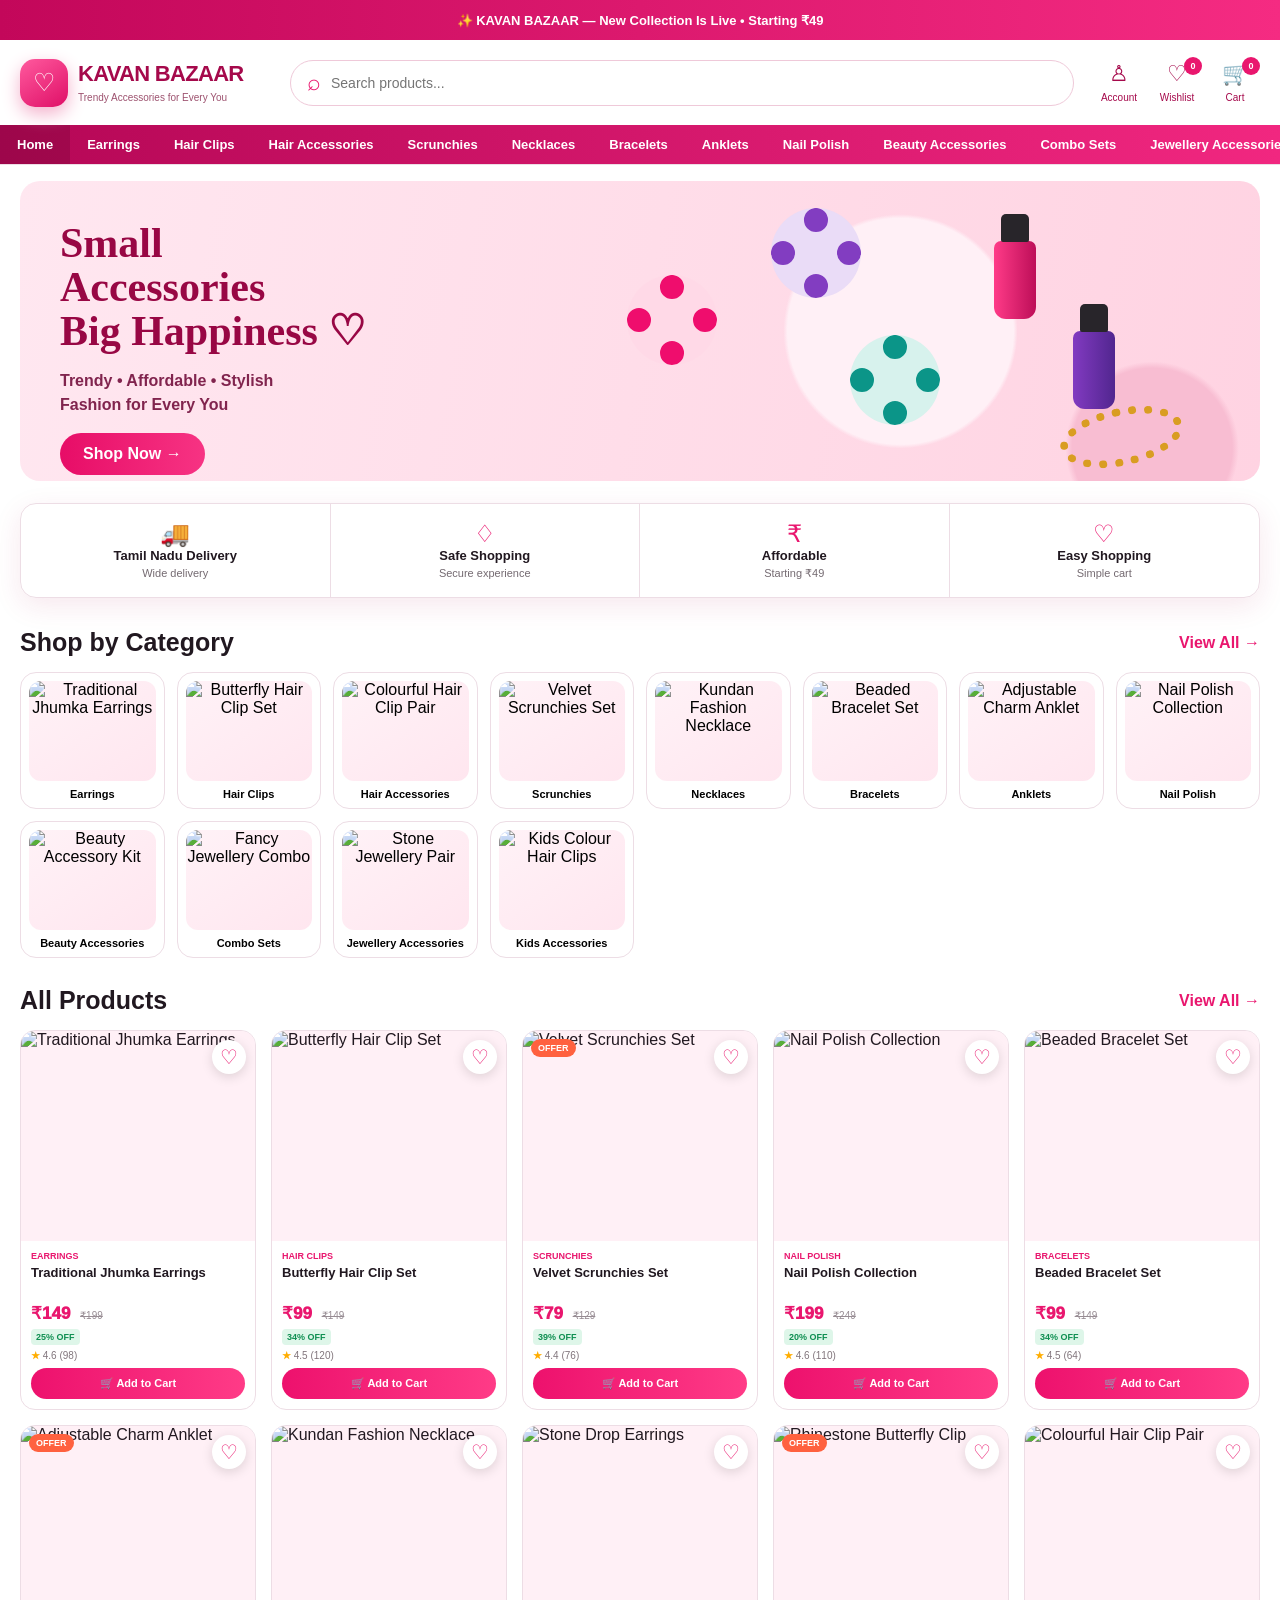
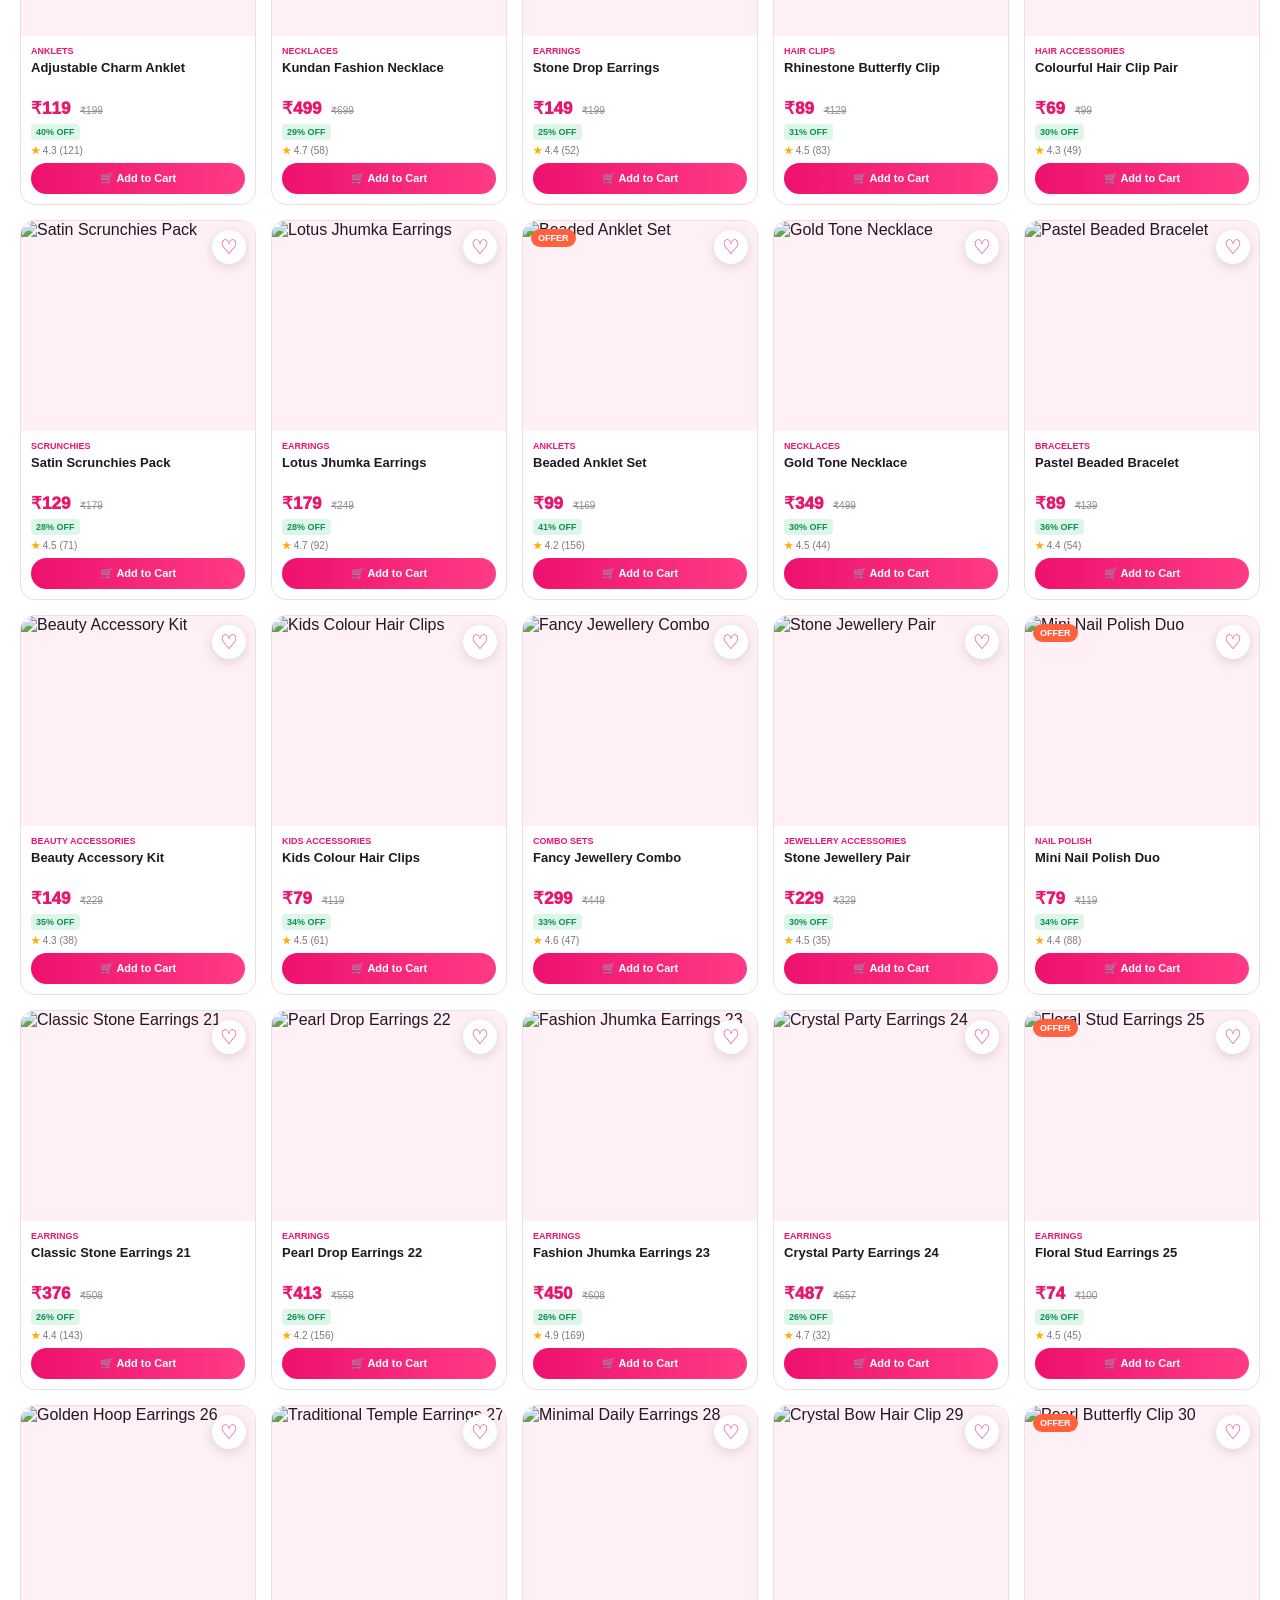
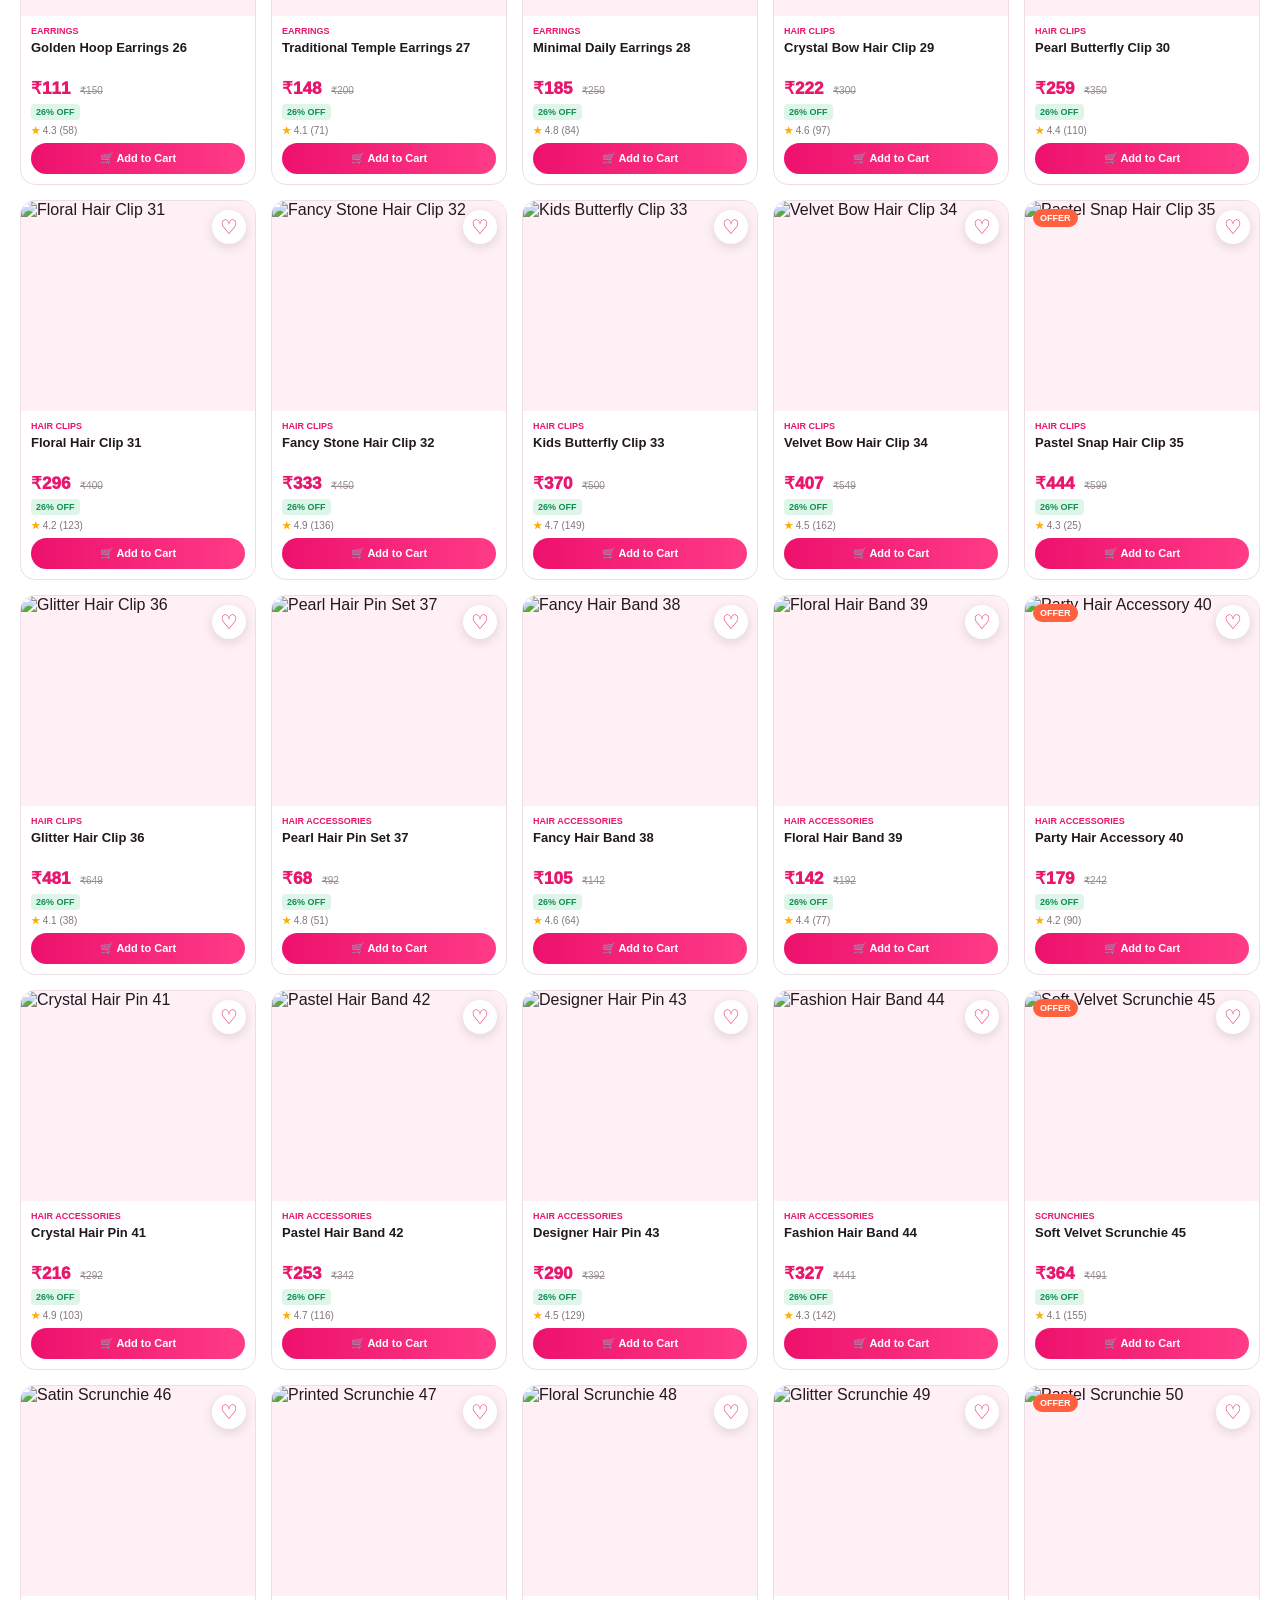
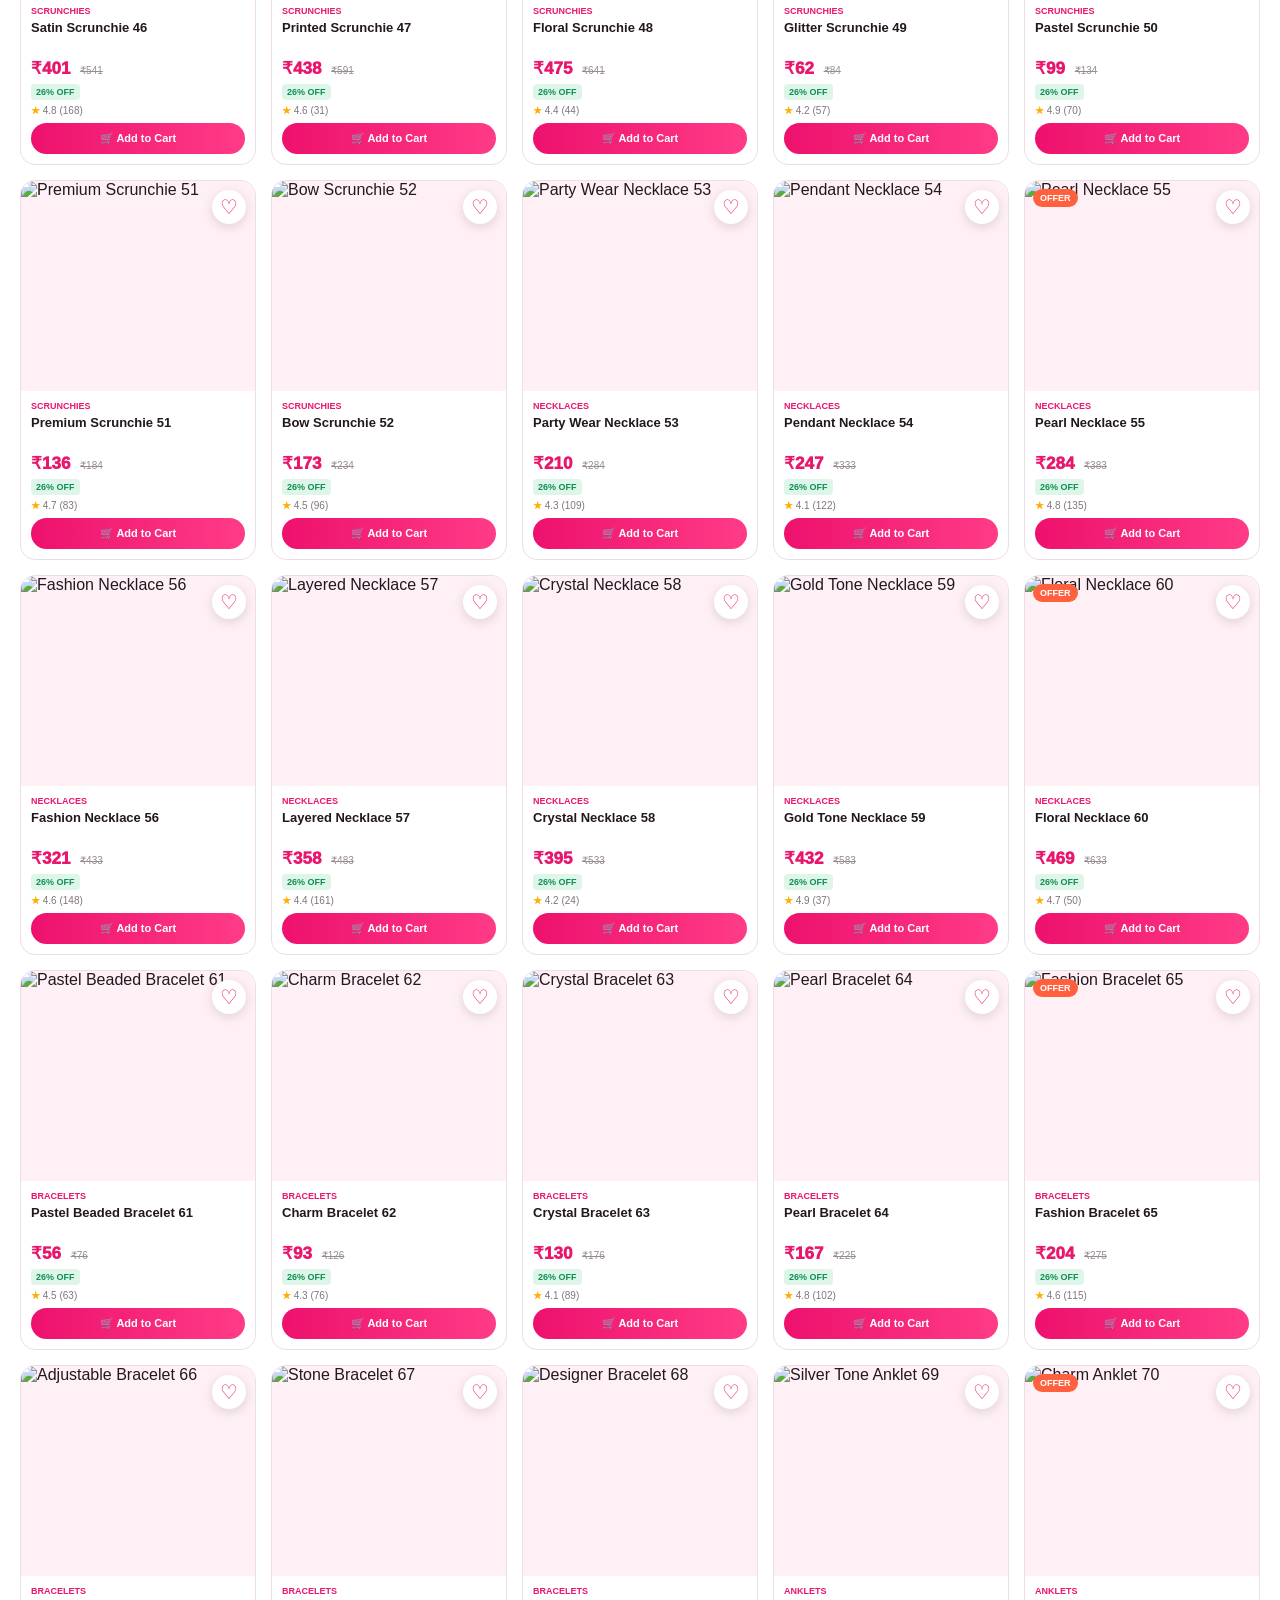
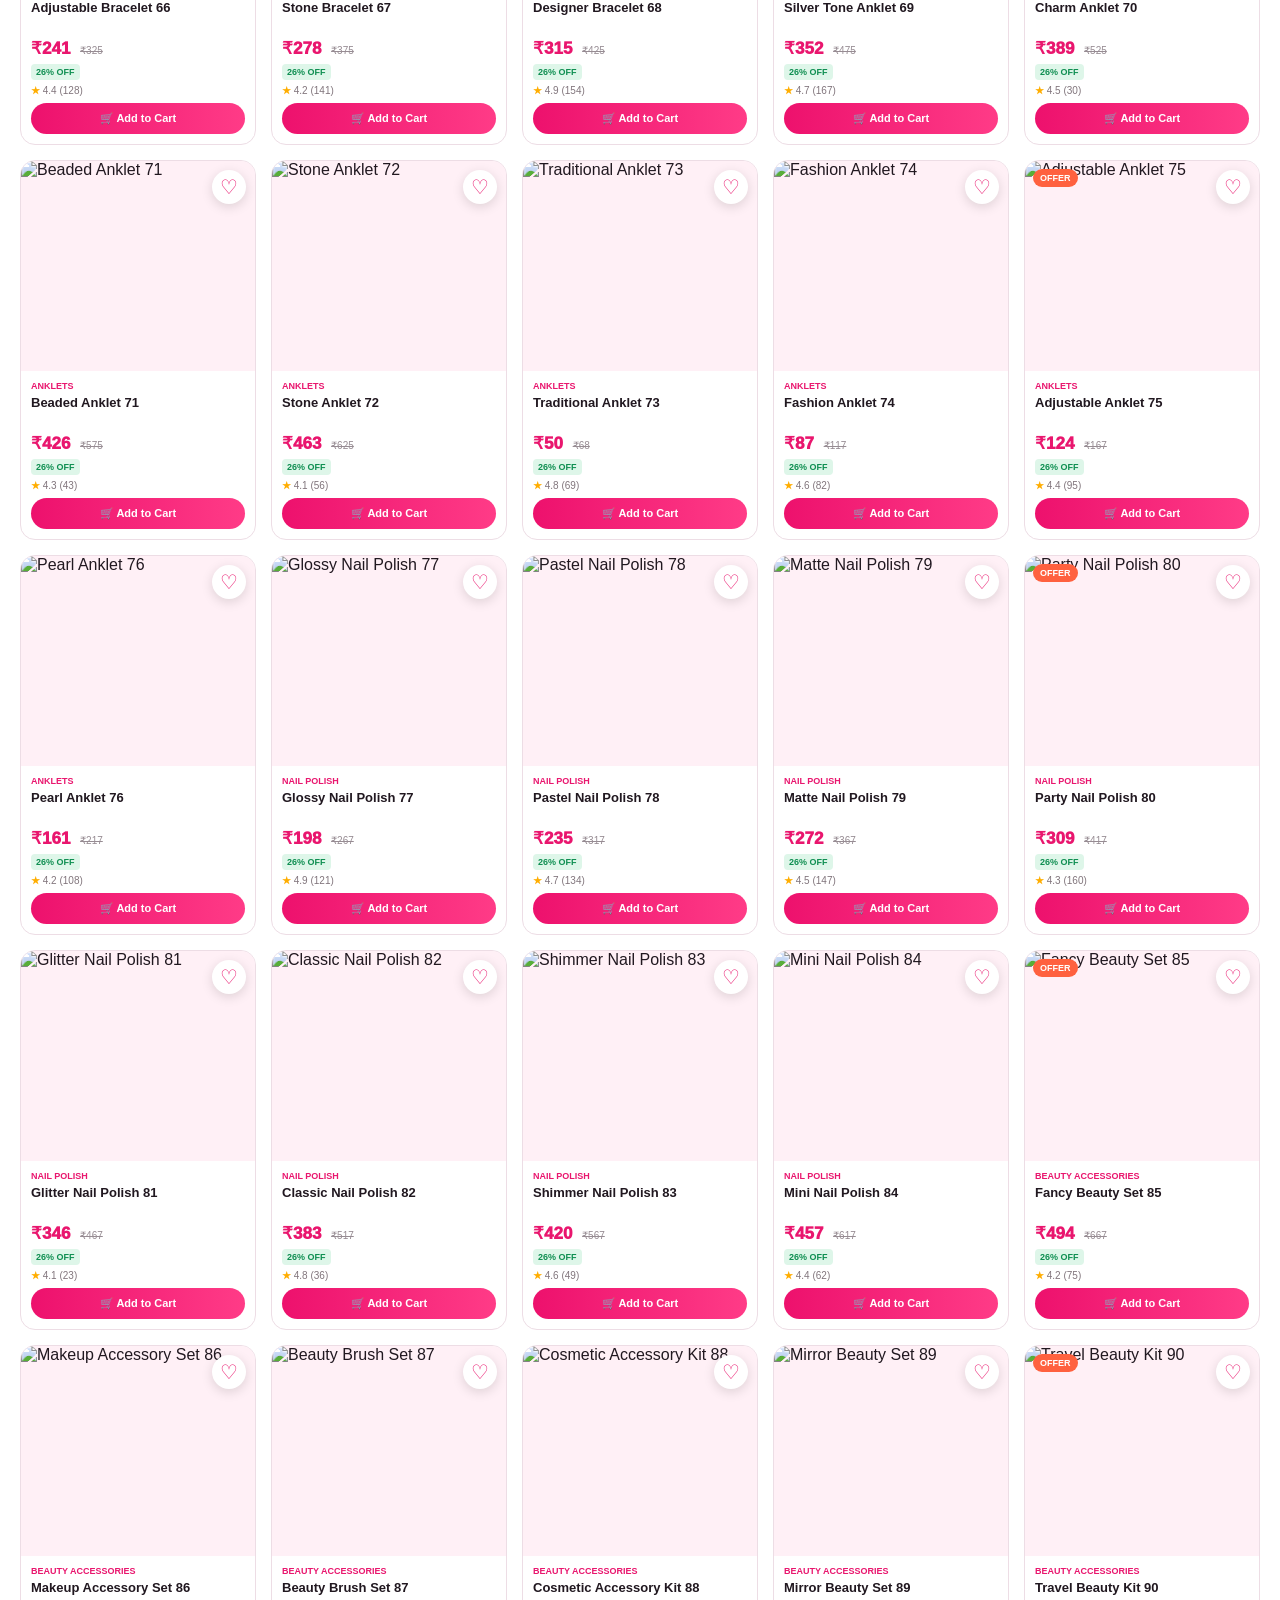
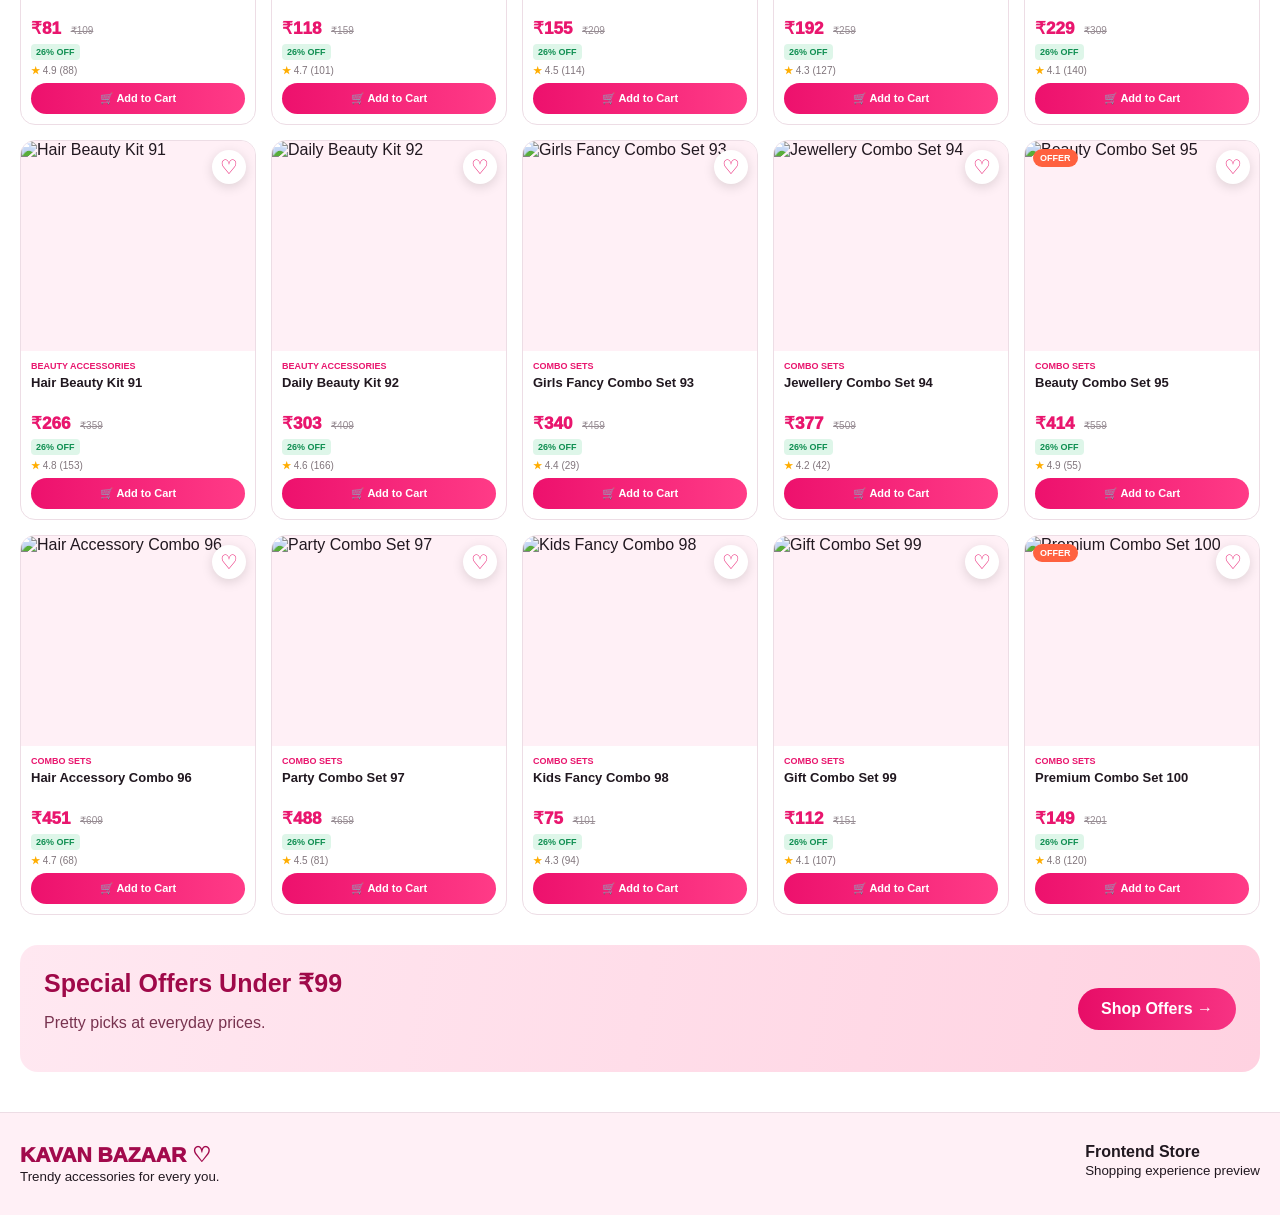
==== index.html @ 7c2e18cd "Update index.html" ====
<!DOCTYPE html>
<html lang="en">
<head>
<meta charset="UTF-8">
<meta name="viewport" content="width=device-width,initial-scale=1">
<title>KAVAN BAZAAR | Fashion & Fancy Store</title>
<meta name="description" content="KAVAN BAZAAR - Fashion, Fancy, Beauty and Kids Accessories">

<style>
:root{
  --pink:#e9166e;
  --pink2:#ff3d87;
  --dark:#a5094b;
  --soft:#fff0f6;
  --text:#211820;
  --muted:#746a71;
  --line:#eddde5;
  --shadow:0 8px 28px rgba(174,25,91,.10);
}

*{box-sizing:border-box}
html{scroll-behavior:smooth}
body{
  margin:0;
  font-family:Arial,Helvetica,sans-serif;
  color:var(--text);
  background:#fff;
}
button,input{font:inherit}
button{cursor:pointer}

/* TOP */
.top{
  height:40px;
  display:flex;
  justify-content:center;
  align-items:center;
  background:linear-gradient(90deg,#c3075a,#f52b82);
  color:white;
  font-size:13px;
  font-weight:800;
}

/* HEADER */
.header{
  position:sticky;
  top:0;
  z-index:50;
  background:white;
  border-bottom:1px solid var(--line);
}
.head{
  max-width:1300px;
  min-height:85px;
  margin:auto;
  padding:12px 20px;
  display:grid;
  grid-template-columns:250px 1fr auto;
  align-items:center;
  gap:20px;
}
.brand{
  display:flex;
  align-items:center;
  gap:10px;
  text-decoration:none;
  color:var(--dark);
}
.logo{
  width:48px;
  height:48px;
  border-radius:15px;
  display:grid;
  place-items:center;
  color:white;
  font-size:25px;
  background:linear-gradient(145deg,#ff5a9e,#df0f67);
  box-shadow:0 7px 18px #f4b2cc;
}
.brand h1{
  margin:0;
  font-size:22px;
  letter-spacing:-.7px;
}
.brand small{
  color:#9d526f;
  font-size:10px;
}

.search{
  height:46px;
  border:1px solid #efc9d9;
  border-radius:25px;
  display:flex;
  align-items:center;
  padding:0 16px;
}
.search span{
  color:var(--pink);
  font-size:23px;
  margin-right:8px;
}
.search input{
  border:0;
  outline:0;
  width:100%;
  font-size:14px;
}

.actions{
  display:flex;
  align-items:center;
  gap:8px;
}
.hbtn{
  border:0;
  background:white;
  color:var(--dark);
  min-width:50px;
  position:relative;
}
.hbtn span{
  display:block;
  font-size:22px;
}
.hbtn small{
  font-size:10px;
}
.count{
  position:absolute;
  right:0;
  top:-3px;
  min-width:18px;
  height:18px;
  padding:0 5px;
  display:grid;
  place-items:center;
  border-radius:20px;
  background:var(--pink);
  color:white;
  font-size:9px;
}

/* NAV */
.nav{
  background:linear-gradient(90deg,#b50756,#f12780);
  overflow:auto;
}
.navin{
  max-width:1300px;
  margin:auto;
  display:flex;
}
.nav a{
  color:white;
  text-decoration:none;
  padding:12px 17px;
  white-space:nowrap;
  font-size:13px;
  font-weight:800;
}
.nav a:hover,
.nav a.active{
  background:#0002;
}

/* MOBILE HEADER */
.mobile{
  display:none;
}

/* MAIN */
.wrap{
  max-width:1300px;
  margin:auto;
  padding:0 20px;
}

/* HERO */
.hero{
  margin:16px 0 22px;
  height:300px;
  border-radius:20px;
  overflow:hidden;
  background:linear-gradient(100deg,#ffe7f0,#ffd3e2);
  display:grid;
  grid-template-columns:42% 58%;
}
.heroText{
  padding:40px;
}
.heroText h2{
  margin:0 0 12px;
  color:#980744;
  font-family:Georgia,serif;
  font-size:42px;
  line-height:1.05;
}
.heroText p{
  color:#81244e;
  font-weight:700;
  line-height:1.5;
}
.btn{
  border:0;
  border-radius:25px;
  padding:12px 23px;
  color:white;
  background:linear-gradient(90deg,#e70d67,#f73383);
  font-weight:900;
}
.heroArt{
  position:relative;
  overflow:hidden;
  background:
    radial-gradient(circle at 50% 45%,#fff0f6 0 28%,transparent 29%),
    radial-gradient(circle at 85% 80%,#f8bdd2 0 12%,transparent 13%);
}
.flower{
  position:absolute;
  width:90px;
  height:90px;
  border:24px dotted #ef0d6d;
  border-radius:50%;
  background:#ffd9e7;
}
.f1{left:12%;top:28%}
.f2{left:32%;top:8%;border-color:#823dc1;background:#eadcf7}
.f3{left:43%;top:46%;border-color:#0b9588;background:#d7f2ed}
.bottle{
  position:absolute;
  width:42px;
  height:78px;
  border-radius:7px 7px 12px 12px;
  background:linear-gradient(90deg,#ff3b88,#bd0e58);
}
.bottle:before{
  content:"";
  position:absolute;
  width:28px;
  height:28px;
  left:7px;
  top:-27px;
  background:#28252a;
  border-radius:5px 5px 2px 2px;
}
.b1{left:63%;top:18%}
.b2{
  left:74%;
  top:45%;
  background:linear-gradient(90deg,#823ac1,#51268f);
}
.bead{
  position:absolute;
  left:72%;
  top:68%;
  width:125px;
  height:58px;
  border:8px dotted #d99d22;
  border-radius:50%;
  transform:rotate(-12deg);
}

/* TRUST */
.trust{
  display:grid;
  grid-template-columns:repeat(4,1fr);
  border:1px solid var(--line);
  border-radius:16px;
  box-shadow:var(--shadow);
  margin-bottom:30px;
}
.trustItem{
  padding:16px;
  text-align:center;
  border-right:1px solid var(--line);
}
.trustItem:last-child{border:0}
.trustIcon{
  font-size:24px;
  color:var(--pink);
}
.trustItem strong{
  display:block;
  font-size:13px;
}
.trustItem small{
  color:var(--muted);
  font-size:11px;
}

/* SECTION */
.sectionHead{
  display:flex;
  justify-content:space-between;
  align-items:center;
  margin:28px 0 15px;
}
.sectionHead h2{
  margin:0;
  font-size:25px;
}
.view{
  color:var(--pink);
  font-weight:900;
  text-decoration:none;
}

/* CATEGORIES */
.cats{
  display:grid;
  grid-template-columns:repeat(8,1fr);
  gap:12px;
}
.cat{
  border:1px solid var(--line);
  border-radius:16px;
  background:white;
  padding:8px;
}
.cat:hover{
  transform:translateY(-3px);
  box-shadow:var(--shadow);
}
.catPic{
  height:100px;
  border-radius:12px;
  background:linear-gradient(145deg,#fff2f7,#ffe6ef);
  display:grid;
  place-items:center;
  overflow:hidden;
}
.catPic img{
  width:100%;
  height:100%;
  object-fit:cover;
}
.cat b{
  display:block;
  margin-top:7px;
  font-size:11px;
}

/* PRODUCTS */
.grid{
  display:grid;
  grid-template-columns:repeat(5,1fr);
  gap:15px;
}
.card{
  border:1px solid var(--line);
  border-radius:15px;
  overflow:hidden;
  background:white;
  transition:.2s;
}
.card:hover{
  transform:translateY(-4px);
  box-shadow:var(--shadow);
}
.pic{
  height:210px;
  position:relative;
  background:#fff0f6;
}
.pic img{
  width:100%;
  height:100%;
  display:block;
  object-fit:cover;
}
.wish{
  position:absolute;
  right:9px;
  top:9px;
  z-index:2;
  width:34px;
  height:34px;
  border:0;
  border-radius:50%;
  background:white;
  color:var(--pink);
  font-size:20px;
  box-shadow:0 3px 12px #0002;
}
.wish.active{
  color:white;
  background:var(--pink);
}
.tag{
  position:absolute;
  left:8px;
  top:8px;
  z-index:2;
  background:#ff613f;
  color:white;
  padding:4px 7px;
  border-radius:10px;
  font-size:9px;
  font-weight:900;
}
.body{
  padding:10px;
}
.catname{
  color:var(--pink);
  font-size:9px;
  font-weight:900;
  text-transform:uppercase;
}
.name{
  font-size:13px;
  font-weight:800;
  line-height:1.3;
  min-height:34px;
  margin:4px 0;
}
.price{
  color:var(--pink);
  font-size:17px;
  font-weight:950;
}
.mrp{
  color:#978c93;
  text-decoration:line-through;
  font-size:10px;
  margin-left:5px;
}
.off{
  display:inline-block;
  margin:5px 0;
  padding:3px 5px;
  border-radius:4px;
  color:#108f52;
  background:#def6e9;
  font-size:9px;
  font-weight:900;
}
.rating{
  color:#81757c;
  font-size:10px;
}
.rating b{
  color:#ffad00;
}
.add{
  width:100%;
  border:0;
  border-radius:20px;
  padding:9px;
  margin-top:7px;
  color:white;
  background:linear-gradient(90deg,#ed116d,#ff3b87);
  font-size:11px;
  font-weight:900;
}

/* PROMO */
.promo{
  margin:30px 0;
  padding:24px;
  border-radius:18px;
  background:linear-gradient(100deg,#ffe8f1,#ffd2e1);
  display:flex;
  align-items:center;
  justify-content:space-between;
}
.promo h3{
  margin:0;
  color:#9f0949;
  font-size:25px;
}
.promo p{
  color:#78334f;
}

/* FOOTER */
.footer{
  margin-top:40px;
  padding:30px 20px;
  background:#fff0f6;
  border-top:1px solid var(--line);
}
.foot{
  max-width:1300px;
  margin:auto;
  display:flex;
  justify-content:space-between;
}
.footBrand{
  color:#a20a4c;
  font-size:21px;
  font-weight:950;
}

/* MODALS */
.modal,
.drawer{
  position:fixed;
  inset:0;
  z-index:100;
  background:#1b0b13aa;
  display:none;
}
.modal.open,
.drawer.open{
  display:flex;
}
.sheet{
  width:min(620px,100%);
  max-height:85vh;
  overflow:auto;
  margin:auto;
  background:white;
  border-radius:22px;
  padding:20px;
}
.drawerPanel{
  width:min(340px,90%);
  height:100%;
  background:white;
  padding:20px;
}
.modalHead,
.drawerHead{
  display:flex;
  align-items:center;
  justify-content:space-between;
}
.close{
  border:0;
  width:36px;
  height:36px;
  border-radius:50%;
  background:#fff0f6;
  color:var(--pink);
  font-size:22px;
}
.drawer a{
  display:block;
  padding:14px 4px;
  border-bottom:1px solid #eee;
  color:var(--text);
  text-decoration:none;
  font-weight:800;
}
.cartRow{
  display:grid;
  grid-template-columns:70px 1fr auto;
  gap:12px;
  align-items:center;
  padding:12px 0;
  border-bottom:1px solid #eee;
}
.mini{
  width:70px;
  height:70px;
  border-radius:10px;
  overflow:hidden;
  background:#fff0f6;
}
.mini img{
  width:100%;
  height:100%;
  object-fit:cover;
}
.qty{
  display:flex;
  gap:8px;
  align-items:center;
  margin-top:5px;
}
.qty button{
  width:27px;
  height:27px;
  border:0;
  border-radius:50%;
  background:#ffe5ef;
  color:var(--pink);
  font-weight:900;
}
.remove{
  border:0;
  background:none;
  color:#c00;
}
.toast{
  position:fixed;
  left:50%;
  bottom:30px;
  transform:translateX(-50%);
  background:#241a20;
  color:white;
  padding:11px 18px;
  border-radius:25px;
  z-index:200;
  opacity:0;
  pointer-events:none;
  transition:.2s;
}
.toast.show{opacity:1}

/* MOBILE */
.bottom{
  display:none;
}

@media(max-width:1000px){
  .grid{grid-template-columns:repeat(4,1fr)}
  .cats{grid-template-columns:repeat(6,1fr)}
}

@media(max-width:900px){
  .header{display:none}
  .mobile{
    display:block;
    position:sticky;
    top:0;
    z-index:60;
    background:white;
    border-bottom:1px solid #eee;
  }
  .mrow{
    height:65px;
    display:grid;
    grid-template-columns:42px 1fr auto;
    align-items:center;
    padding:6px 14px;
  }
  .hamb{
    border:0;
    background:white;
    color:var(--dark);
    font-size:27px;
  }
  .mbrand{
    text-align:center;
  }
  .mbrand strong{
    color:var(--dark);
    font-size:19px;
  }
  .mbrand small{
    display:block;
    color:#8b5a6c;
    font-size:9px;
  }
  .micons{
    display:flex;
  }
  .mi{
    border:0;
    background:white;
    color:var(--dark);
    font-size:21px;
    position:relative;
  }
  .msearch{
    height:44px;
    margin:0 14px 10px;
    border:1px solid #eadde4;
    border-radius:25px;
    display:flex;
    align-items:center;
    padding:0 14px;
  }
  .msearch span{
    color:var(--pink);
    font-size:22px;
    margin-right:8px;
  }
  .msearch input{
    border:0;
    outline:0;
    width:100%;
  }

  .wrap{padding:0 14px}

  .hero{
    height:250px;
    grid-template-columns:48% 52%;
    margin:13px 0;
  }
  .heroText{padding:24px 14px}
  .heroText h2{font-size:28px}
  .heroText p{font-size:10px}
  .btn{padding:10px 15px;font-size:11px}

  .flower{
    width:65px;
    height:65px;
    border-width:17px;
  }
  .bottle{
    width:28px;
    height:58px;
  }
  .bottle:before{
    width:20px;
    height:20px;
    left:4px;
    top:-20px;
  }
  .bead{
    width:80px;
    height:40px;
    border-width:5px;
  }

  .trust{
    grid-template-columns:repeat(4,1fr);
  }
  .trustItem{
    padding:10px 2px;
  }
  .trustIcon{font-size:19px}
  .trustItem strong{font-size:8px}
  .trustItem small{display:none}

  .cats{
    display:flex;
    overflow:auto;
    gap:9px;
    scrollbar-width:none;
  }
  .cat{
    min-width:82px;
  }
  .catPic{height:72px}
  .cat b{font-size:9px}

  .grid{
    grid-template-columns:repeat(2,1fr);
    gap:10px;
  }
  .pic{height:175px}
  .name{font-size:12px}
  .price{font-size:16px}

  .promo{
    padding:18px;
  }
  .promo h3{font-size:19px}
  .promo p{font-size:10px}

  .foot{
    display:block;
    text-align:center;
  }

  .bottom{
    display:grid;
    grid-template-columns:repeat(4,1fr);
    position:fixed;
    bottom:0;
    left:0;
    right:0;
    height:62px;
    background:white;
    border-top:1px solid #eadde5;
    z-index:70;
  }
  .bottom button{
    border:0;
    background:white;
    font-size:9px;
    font-weight:800;
    color:#352d33;
  }
  .bottom span{
    display:block;
    font-size:21px;
  }
}
</style>
</head>

<body>

<div class="top">
  ✨ KAVAN BAZAAR — New Collection Is Live • Starting ₹49
</div>

<header class="header">

  <div class="head">

    <a href="#" class="brand" onclick="home();return false">
      <span class="logo">♡</span>
      <span>
        <h1>KAVAN BAZAAR</h1>
        <small>Trendy Accessories for Every You</small>
      </span>
    </a>

    <label class="search">
      <span>⌕</span>
      <input id="search" placeholder="Search products...">
    </label>

    <div class="actions">

      <button class="hbtn" onclick="toast('Account demo')">
        <span>♙</span>
        <small>Account</small>
      </button>

      <button class="hbtn" onclick="openWishlist()">
        <span>♡</span>
        <small>Wishlist</small>
        <b class="count" id="wishCount">0</b>
      </button>

      <button class="hbtn" onclick="openCart()">
        <span>🛒</span>
        <small>Cart</small>
        <b class="count" id="cartCount">0</b>
      </button>

    </div>

  </div>

  <nav class="nav">
    <div class="navin" id="nav"></div>
  </nav>

</header>

<div class="mobile">

  <div class="mrow">

    <button class="hamb" onclick="openDrawer()">☰</button>

    <div class="mbrand">
      <strong>KAVAN BAZAAR</strong>
      <small>Trendy Accessories for Every You ♡</small>
    </div>

    <div class="micons">
      <button class="mi" onclick="openWishlist()">
        ♡
        <b class="count" id="mwishCount">0</b>
      </button>

      <button class="mi" onclick="openCart()">
        🛒
        <b class="count" id="mcartCount">0</b>
      </button>
    </div>

  </div>

  <label class="msearch">
    <span>⌕</span>
    <input id="mobileSearch" placeholder="Search products...">
  </label>

</div>

<main class="wrap">

<section class="hero">

  <div class="heroText">
    <h2>
      Small<br>
      Accessories<br>
      Big Happiness ♡
    </h2>

    <p>
      Trendy • Affordable • Stylish<br>
      Fashion for Every You
    </p>

    <button class="btn" onclick="goProducts()">
      Shop Now →
    </button>
  </div>

  <div class="heroArt">

    <i class="flower f1"></i>
    <i class="flower f2"></i>
    <i class="flower f3"></i>

    <i class="bottle b1"></i>
    <i class="bottle b2"></i>

    <i class="bead"></i>

  </div>

</section>

<section class="trust">

  <div class="trustItem">
    <div class="trustIcon">🚚</div>
    <strong>Tamil Nadu Delivery</strong>
    <small>Wide delivery</small>
  </div>

  <div class="trustItem">
    <div class="trustIcon">♢</div>
    <strong>Safe Shopping</strong>
    <small>Secure experience</small>
  </div>

  <div class="trustItem">
    <div class="trustIcon">₹</div>
    <strong>Affordable</strong>
    <small>Starting ₹49</small>
  </div>

  <div class="trustItem">
    <div class="trustIcon">♡</div>
    <strong>Easy Shopping</strong>
    <small>Simple cart</small>
  </div>

</section>

<section>

  <div class="sectionHead">
    <h2>Shop by Category</h2>
    <a href="#products" class="view">View All →</a>
  </div>

  <div class="cats" id="categories"></div>

</section>

<section id="products">

  <div class="sectionHead">
    <h2 id="title">All Products</h2>

    <a href="#products" class="view" onclick="showAll();return false">
      View All →
    </a>
  </div>

  <div class="grid" id="productsGrid"></div>

</section>

<section class="promo">

  <div>
    <h3>Special Offers Under ₹99</h3>
    <p>Pretty picks at everyday prices.</p>
  </div>

  <button class="btn" onclick="under99()">
    Shop Offers →
  </button>

</section>

</main>

<footer class="footer">

  <div class="foot">

    <div>
      <div class="footBrand">KAVAN BAZAAR ♡</div>
      <small>Trendy accessories for every you.</small>
    </div>

    <div>
      <strong>Frontend Store</strong><br>
      <small>Shopping experience preview</small>
    </div>

  </div>

</footer>

<!-- DRAWER -->

<div class="drawer" id="drawer">

  <div class="drawerPanel">

    <div class="drawerHead">
      <strong>KAVAN BAZAAR</strong>
      <button class="close" onclick="closeDrawer()">×</button>
    </div>

    <div id="drawerLinks"></div>

  </div>

</div>

<!-- CART -->

<div class="modal" id="cartModal">

  <div class="sheet">

    <div class="modalHead">
      <h2>Your Cart</h2>
      <button class="close" onclick="closeCart()">×</button>
    </div>

    <div id="cartBody"></div>

    <div id="cartFooter"></div>

  </div>

</div>

<!-- WISHLIST -->

<div class="modal" id="wishlistModal">

  <div class="sheet">

    <div class="modalHead">
      <h2>Wishlist</h2>
      <button class="close" onclick="closeWishlist()">×</button>
    </div>

    <div id="wishlistBody"></div>

  </div>

</div>

<div class="toast" id="toast"></div>

<!-- MOBILE NAV -->

<nav class="bottom">

  <button onclick="home()">
    <span>⌂</span>
    Home
  </button>

  <button onclick="document.querySelector('.cats').scrollIntoView({behavior:'smooth'})">
    <span>▦</span>
    Categories
  </button>

  <button onclick="openWishlist()">
    <span>♡</span>
    Wishlist
  </button>

  <button onclick="openCart()">
    <span>🛒</span>
    Cart
  </button>

</nav>

<script>

/* =====================================================
   CATEGORIES
===================================================== */

const categories = [
  "Earrings",
  "Hair Clips",
  "Hair Accessories",
  "Scrunchies",
  "Necklaces",
  "Bracelets",
  "Anklets",
  "Nail Polish",
  "Beauty Accessories",
  "Combo Sets",
  "Jewellery Accessories",
  "Kids Accessories"
];


/* =====================================================
   PRODUCT DATA
   EXACTLY 100 PRODUCTS
===================================================== */

const baseProducts = [

["1","Traditional Jhumka Earrings","Earrings",149,199,4.6,98,"Bestseller"],
["2","Butterfly Hair Clip Set","Hair Clips",99,149,4.5,120,"Trending"],
["3","Velvet Scrunchies Set","Scrunchies",79,129,4.4,76,"Offer"],
["4","Nail Polish Collection","Nail Polish",199,249,4.6,110,"Popular"],
["5","Beaded Bracelet Set","Bracelets",99,149,4.5,64,"Bestseller"],
["6","Adjustable Charm Anklet","Anklets",119,199,4.3,121,"Offer"],
["7","Kundan Fashion Necklace","Necklaces",499,699,4.7,58,"Premium"],
["8","Stone Drop Earrings","Earrings",149,199,4.4,52,"New"],
["9","Rhinestone Butterfly Clip","Hair Clips",89,129,4.5,83,"Offer"],
["10","Colourful Hair Clip Pair","Hair Accessories",69,99,4.3,49,"New"],
["11","Satin Scrunchies Pack","Scrunchies",129,179,4.5,71,"Popular"],
["12","Lotus Jhumka Earrings","Earrings",179,249,4.7,92,"Bestseller"],
["13","Beaded Anklet Set","Anklets",99,169,4.2,156,"Offer"],
["14","Gold Tone Necklace","Necklaces",349,499,4.5,44,"Premium"],
["15","Pastel Beaded Bracelet","Bracelets",89,139,4.4,54,"New"],
["16","Beauty Accessory Kit","Beauty Accessories",149,229,4.3,38,"Combo"],
["17","Kids Colour Hair Clips","Kids Accessories",79,119,4.5,61,"Popular"],
["18","Fancy Jewellery Combo","Combo Sets",299,449,4.6,47,"Combo"],
["19","Stone Jewellery Pair","Jewellery Accessories",229,329,4.5,35,"Premium"],
["20","Mini Nail Polish Duo","Nail Polish",79,119,4.4,88,"Offer"]

];

/* Product templates */

const templates = {

"Earrings":[
"Classic Stone Earrings",
"Pearl Drop Earrings",
"Fashion Jhumka Earrings",
"Crystal Party Earrings",
"Floral Stud Earrings",
"Golden Hoop Earrings",
"Traditional Temple Earrings",
"Minimal Daily Earrings"
],

"Hair Clips":[
"Crystal Bow Hair Clip",
"Pearl Butterfly Clip",
"Floral Hair Clip",
"Fancy Stone Hair Clip",
"Kids Butterfly Clip",
"Velvet Bow Hair Clip",
"Pastel Snap Hair Clip",
"Glitter Hair Clip"
],

"Hair Accessories":[
"Pearl Hair Pin Set",
"Fancy Hair Band",
"Floral Hair Band",
"Party Hair Accessory",
"Crystal Hair Pin",
"Pastel Hair Band",
"Designer Hair Pin",
"Fashion Hair Band"
],

"Scrunchies":[
"Soft Velvet Scrunchie",
"Satin Scrunchie",
"Printed Scrunchie",
"Floral Scrunchie",
"Glitter Scrunchie",
"Pastel Scrunchie",
"Premium Scrunchie",
"Bow Scrunchie"
],

"Necklaces":[
"Party Wear Necklace",
"Pendant Necklace",
"Pearl Necklace",
"Fashion Necklace",
"Layered Necklace",
"Crystal Necklace",
"Gold Tone Necklace",
"Floral Necklace"
],

"Bracelets":[
"Pastel Beaded Bracelet",
"Charm Bracelet",
"Crystal Bracelet",
"Pearl Bracelet",
"Fashion Bracelet",
"Adjustable Bracelet",
"Stone Bracelet",
"Designer Bracelet"
],

"Anklets":[
"Silver Tone Anklet",
"Charm Anklet",
"Beaded Anklet",
"Stone Anklet",
"Traditional Anklet",
"Fashion Anklet",
"Adjustable Anklet",
"Pearl Anklet"
],

"Nail Polish":[
"Glossy Nail Polish",
"Pastel Nail Polish",
"Matte Nail Polish",
"Party Nail Polish",
"Glitter Nail Polish",
"Classic Nail Polish",
"Shimmer Nail Polish",
"Mini Nail Polish"
],

"Beauty Accessories":[
"Fancy Beauty Set",
"Makeup Accessory Set",
"Beauty Brush Set",
"Cosmetic Accessory Kit",
"Mirror Beauty Set",
"Travel Beauty Kit",
"Hair Beauty Kit",
"Daily Beauty Kit"
],

"Combo Sets":[
"Girls Fancy Combo Set",
"Jewellery Combo Set",
"Beauty Combo Set",
"Hair Accessory Combo",
"Party Combo Set",
"Kids Fancy Combo",
"Gift Combo Set",
"Premium Combo Set"
],

"Jewellery Accessories":[
"Stone Jewellery Pair",
"Pearl Jewellery Set",
"Fashion Jewellery Pair",
"Crystal Jewellery Set",
"Traditional Jewellery Set",
"Party Jewellery Set",
"Daily Jewellery Set",
"Designer Jewellery Pair"
],

"Kids Accessories":[
"Cute Kids Clip Set",
"Kids Fashion Band",
"Kids Hair Accessory",
"Kids Bracelet Set",
"Kids Jewellery Set",
"Kids Party Accessory",
"Kids Fancy Clip",
"Kids Colour Accessory"
]

};


/* Generate products 21-100 */

let products = [...baseProducts];

let id = 21;

for(const category of categories){

  const list = templates[category];

  for(const name of list){

    if(id > 100) break;

    const price = 49 + ((id * 37) % 450);

    products.push([
      String(id),
      name + " " + id,
      category,
      price,
      Math.round(price * 1.35),
      Number((4.1 + ((id * 7) % 9) / 10).toFixed(1)),
      20 + ((id * 13) % 150),
      id % 5 === 0 ? "Offer" :
      id % 4 === 0 ? "New" :
      id % 3 === 0 ? "Popular" : "Trending"
    ]);

    id++;
  }

}


/* =====================================================
   IMAGE SYSTEM
   REAL PHOTOGRAPH SOURCE
===================================================== */

function imageKeywords(product){

  const category = product[2];

  const map = {

    "Earrings":
      "earrings,jewelry,fashion",

    "Hair Clips":
      "hair,clips,accessories",

    "Hair Accessories":
      "hair,accessories,fashion",

    "Scrunchies":
      "scrunchies,hair,fashion",

    "Necklaces":
      "necklace,jewelry,fashion",

    "Bracelets":
      "bracelet,jewelry,fashion",

    "Anklets":
      "anklet,jewelry,fashion",

    "Nail Polish":
      "nail,polish,cosmetics",

    "Beauty Accessories":
      "beauty,cosmetics,accessories",

    "Combo Sets":
      "fashion,accessories",

    "Jewellery Accessories":
      "jewelry,accessories",

    "Kids Accessories":
      "kids,accessories,fashion"

  };

  return map[category] || "fashion,accessories";

}


/*
  Every product gets a different lock value.
  This prevents the same LoremFlickr result being
  intentionally requested for every product.
*/

function productImage(product){

  const keywords = imageKeywords(product);

  const lock = Number(product[0]) + 500;

  return `
    <img
      src="https://loremflickr.com/600/600/${encodeURIComponent(keywords)}?lock=${lock}"
      alt="${product[1].replace(/"/g,"&quot;")}"
      loading="lazy"
      referrerpolicy="no-referrer"
      onerror="this.onerror=null;this.src='https://loremflickr.com/600/600/fashion,accessories?lock=${lock}'"
    >
  `;

}


/* =====================================================
   STATE
===================================================== */

let cart =
  JSON.parse(localStorage.getItem("kavan_cart") || "[]");

let wishlist =
  JSON.parse(localStorage.getItem("kavan_wishlist") || "[]");

let activeCategory = "All";
let searchText = "";
let under99Only = false;


/* =====================================================
   NAVIGATION
===================================================== */

function renderNavigation(){

  const nav = document.getElementById("nav");

  nav.innerHTML = `
    <a href="#" class="${activeCategory==="All"?"active":""}"
       onclick="showAll();return false">
       Home
    </a>
  `;

  categories.forEach(category => {

    nav.innerHTML += `
      <a href="#products"
         class="${activeCategory===category?"active":""}"
         onclick='selectCategory(${JSON.stringify(category)});return false'>
         ${category}
      </a>
    `;

  });


  const drawer = document.getElementById("drawerLinks");

  drawer.innerHTML = `
    <a href="#" onclick="showAll();closeDrawer();return false">
      Home
    </a>
  `;

  categories.forEach(category => {

    drawer.innerHTML += `
      <a href="#products"
         onclick='selectCategory(${JSON.stringify(category)});closeDrawer()'>
         ${category}
      </a>
    `;

  });

}


/* =====================================================
   CATEGORY CARDS
===================================================== */

function renderCategories(){

  const box = document.getElementById("categories");

  box.innerHTML = categories.map((category,index)=>{

    const sample = products.find(p=>p[2]===category);

    return `
      <button class="cat"
        onclick='selectCategory(${JSON.stringify(category)})'>

        <div class="catPic">
          ${sample ? productImage(sample) : ""}
        </div>

        <b>${category}</b>

      </button>
    `;

  }).join("");

}


/* =====================================================
   PRODUCT CARD
===================================================== */

function productCard(product){

  const [
    id,
    name,
    category,
    price,
    mrp,
    rating,
    reviews,
    badge
  ] = product;

  const discount =
    Math.round((1 - price/mrp) * 100);

  const isWish =
    wishlist.includes(id);

  return `

    <article class="card">

      <div class="pic">

        ${
          badge === "Offer"
          ? `<span class="tag">OFFER</span>`
          : ""
        }

        <button
          class="wish ${isWish?"active":""}"
          onclick="toggleWishlist('${id}')">

          ${isWish ? "♥" : "♡"}

        </button>

        ${productImage(product)}

      </div>

      <div class="body">

        <div class="catname">
          ${category}
        </div>

        <div class="name">
          ${name}
        </div>

        <div>

          <span class="price">
            ₹${price}
          </span>

          <span class="mrp">
            ₹${mrp}
          </span>

        </div>

        <span class="off">
          ${discount}% OFF
        </span>

        <div class="rating">
          <b>★</b>
          ${rating}
          (${reviews})
        </div>

        <button
          class="add"
          onclick="addCart('${id}')">

          🛒 Add to Cart

        </button>

      </div>

    </article>

  `;

}


/* =====================================================
   FILTER
===================================================== */

function filteredProducts(){

  return products.filter(product => {

    const categoryOK =
      activeCategory === "All" ||
      product[2] === activeCategory;

    const searchOK =
      !searchText ||
      product[1]
        .toLowerCase()
        .includes(searchText.toLowerCase()) ||

      product[2]
        .toLowerCase()
        .includes(searchText.toLowerCase());

    const priceOK =
      !under99Only ||
      product[3] < 100;

    return categoryOK && searchOK && priceOK;

  });

}


/* =====================================================
   RENDER PRODUCTS
===================================================== */

function renderProducts(){

  const list = filteredProducts();

  const title = document.getElementById("title");

  if(searchText){

    title.textContent =
      "Search: " + searchText;

  }
  else if(activeCategory !== "All"){

    title.textContent =
      activeCategory;

  }
  else if(under99Only){

    title.textContent =
      "Offers Under ₹99";

  }
  else{

    title.textContent =
      "All Products";

  }


  const grid =
    document.getElementById("productsGrid");

  if(!list.length){

    grid.innerHTML = `
      <div style="
        grid-column:1/-1;
        text-align:center;
        padding:50px;
        color:#777">

        No products found.

      </div>
    `;

    return;
  }

  grid.innerHTML =
    list.map(productCard).join("");

}


/* =====================================================
   CATEGORY ACTION
===================================================== */

function selectCategory(category){

  activeCategory = category;

  searchText = "";
  under99Only = false;

  document.getElementById("search").value = "";
  document.getElementById("mobileSearch").value = "";

  renderProducts();
  renderNavigation();

  document
    .getElementById("products")
    .scrollIntoView({
      behavior:"smooth"
    });

}


/* =====================================================
   SHOW ALL
===================================================== */

function showAll(){

  activeCategory = "All";
  searchText = "";
  under99Only = false;

  document.getElementById("search").value = "";
  document.getElementById("mobileSearch").value = "";

  renderProducts();
  renderNavigation();

}


/* =====================================================
   UNDER 99
===================================================== */

function under99(){

  activeCategory = "All";
  under99Only = true;
  searchText = "";

  renderProducts();

  document
    .getElementById("products")
    .scrollIntoView({
      behavior:"smooth"
    });

}


/* =====================================================
   HOME
===================================================== */

function home(){

  showAll();

  window.scrollTo({
    top:0,
    behavior:"smooth"
  });

}

function goProducts(){

  document
    .getElementById("products")
    .scrollIntoView({
      behavior:"smooth"
    });

}


/* =====================================================
   SEARCH
===================================================== */

function bindSearch(id){

  document
    .getElementById(id)
    .addEventListener("input",function(e){

      searchText = e.target.value;

      activeCategory = "All";
      under99Only = false;

      const other =
        id === "search"
        ? "mobileSearch"
        : "search";

      document.getElementById(other).value =
        searchText;

      renderProducts();
      renderNavigation();

    });

}

bindSearch("search");
bindSearch("mobileSearch");


/* =====================================================
   CART
===================================================== */

function getProduct(id){

  return products.find(p=>p[0]===id);

}

function saveData(){

  localStorage.setItem(
    "kavan_cart",
    JSON.stringify(cart)
  );

  localStorage.setItem(
    "kavan_wishlist",
    JSON.stringify(wishlist)
  );

  updateCounts();

}

function updateCounts(){

  const cartQty =
    cart.reduce((sum,item)=>sum+item.qty,0);

  document.getElementById("cartCount").textContent =
    cartQty;

  document.getElementById("mcartCount").textContent =
    cartQty;

  document.getElementById("wishCount").textContent =
    wishlist.length;

  document.getElementById("mwishCount").textContent =
    wishlist.length;

}

function addCart(id){

  const existing =
    cart.find(item=>item.id===id);

  if(existing){

    existing.qty++;

  }
  else{

    cart.push({
      id:id,
      qty:1
    });

  }

  saveData();

  toast("Added to cart ♡");

}

function changeQty(id,amount){

  const item =
    cart.find(x=>x.id===id);

  if(!item) return;

  item.qty += amount;

  if(item.qty <= 0){

    cart =
      cart.filter(x=>x.id!==id);

  }

  saveData();

  renderCart();

}

function removeCart(id){

  cart =
    cart.filter(x=>x.id!==id);

  saveData();

  renderCart();

}


/* =====================================================
   CART MODAL
===================================================== */

function openCart(){

  document
    .getElementById("cartModal")
    .classList.add("open");

  renderCart();

}

function closeCart(){

  document
    .getElementById("cartModal")
    .classList.remove("open");

}

function renderCart(){

  const body =
    document.getElementById("cartBody");

  const footer =
    document.getElementById("cartFooter");

  if(!cart.length){

    body.innerHTML = `
      <div style="
        text-align:center;
        padding:40px;
        color:#777">

        Your cart is empty ♡

      </div>
    `;

    footer.innerHTML = "";

    return;

  }

  let total = 0;

  body.innerHTML =
    cart.map(item=>{

      const product =
        getProduct(item.id);

      const subtotal =
        product[3] * item.qty;

      total += subtotal;

      return `

        <div class="cartRow">

          <div class="mini">
            ${productImage(product)}
          </div>

          <div>

            <b>
              ${product[1]}
            </b>

            <div>
              ₹${product[3]} × ${item.qty}
            </div>

            <div class="qty">

              <button
                onclick="changeQty('${item.id}',-1)">
                −
              </button>

              <span>
                ${item.qty}
              </span>

              <button
                onclick="changeQty('${item.id}',1)">
                +
              </button>

            </div>

          </div>

          <button
            class="remove"
            onclick="removeCart('${item.id}')">

            Remove

          </button>

        </div>

      `;

    }).join("");


  footer.innerHTML = `

    <h3>
      Total: ₹${total}
    </h3>

    <button
      class="btn"
      style="width:100%"
      onclick="toast('Checkout will be added with backend')">

      Checkout

    </button>

  `;

}


/* =====================================================
   WISHLIST
===================================================== */

function toggleWishlist(id){

  const index =
    wishlist.indexOf(id);

  if(index >= 0){

    wishlist.splice(index,1);

    toast("Removed from wishlist");

  }
  else{

    wishlist.push(id);

    toast("Added to wishlist ♡");

  }

  saveData();

  renderProducts();

}

function openWishlist(){

  document
    .getElementById("wishlistModal")
    .classList.add("open");

  renderWishlist();

}

function closeWishlist(){

  document
    .getElementById("wishlistModal")
    .classList.remove("open");

}

function renderWishlist(){

  const body =
    document.getElementById("wishlistBody");

  if(!wishlist.length){

    body.innerHTML = `
      <div style="
        text-align:center;
        padding:40px;
        color:#777">

        Your wishlist is empty ♡

      </div>
    `;

    return;

  }

  body.innerHTML =
    wishlist.map(id=>{

      const product =
        getProduct(id);

      return `

        <div class="cartRow">

          <div class="mini">
            ${productImage(product)}
          </div>

          <div>

            <b>
              ${product[1]}
            </b>

            <div>
              ₹${product[3]}
            </div>

          </div>

          <button
            class="add"
            onclick="addCart('${id}')">

            Add

          </button>

        </div>

      `;

    }).join("");

}


/* =====================================================
   DRAWER
===================================================== */

function openDrawer(){

  document
    .getElementById("drawer")
    .classList.add("open");

}

function closeDrawer(){

  document
    .getElementById("drawer")
    .classList.remove("open");

}


/* =====================================================
   TOAST
===================================================== */

function toast(message){

  const box =
    document.getElementById("toast");

  box.textContent = message;

  box.classList.add("show");

  clearTimeout(window.toastTimer);

  window.toastTimer =
    setTimeout(()=>{
      box.classList.remove("show");
    },1600);

}


/* =====================================================
   CLOSE MODALS OUTSIDE
===================================================== */

document
  .getElementById("cartModal")
  .addEventListener("click",function(e){

    if(e.target === this){
      closeCart();
    }

  });

document
  .getElementById("wishlistModal")
  .addEventListener("click",function(e){

    if(e.target === this){
      closeWishlist();
    }

  });

document
  .getElementById("drawer")
  .addEventListener("click",function(e){

    if(e.target === this){
      closeDrawer();
    }

  });


/* =====================================================
   INITIAL LOAD
===================================================== */

renderCategories();
renderNavigation();
renderProducts();
updateCounts();

</script>

</body>
</html>
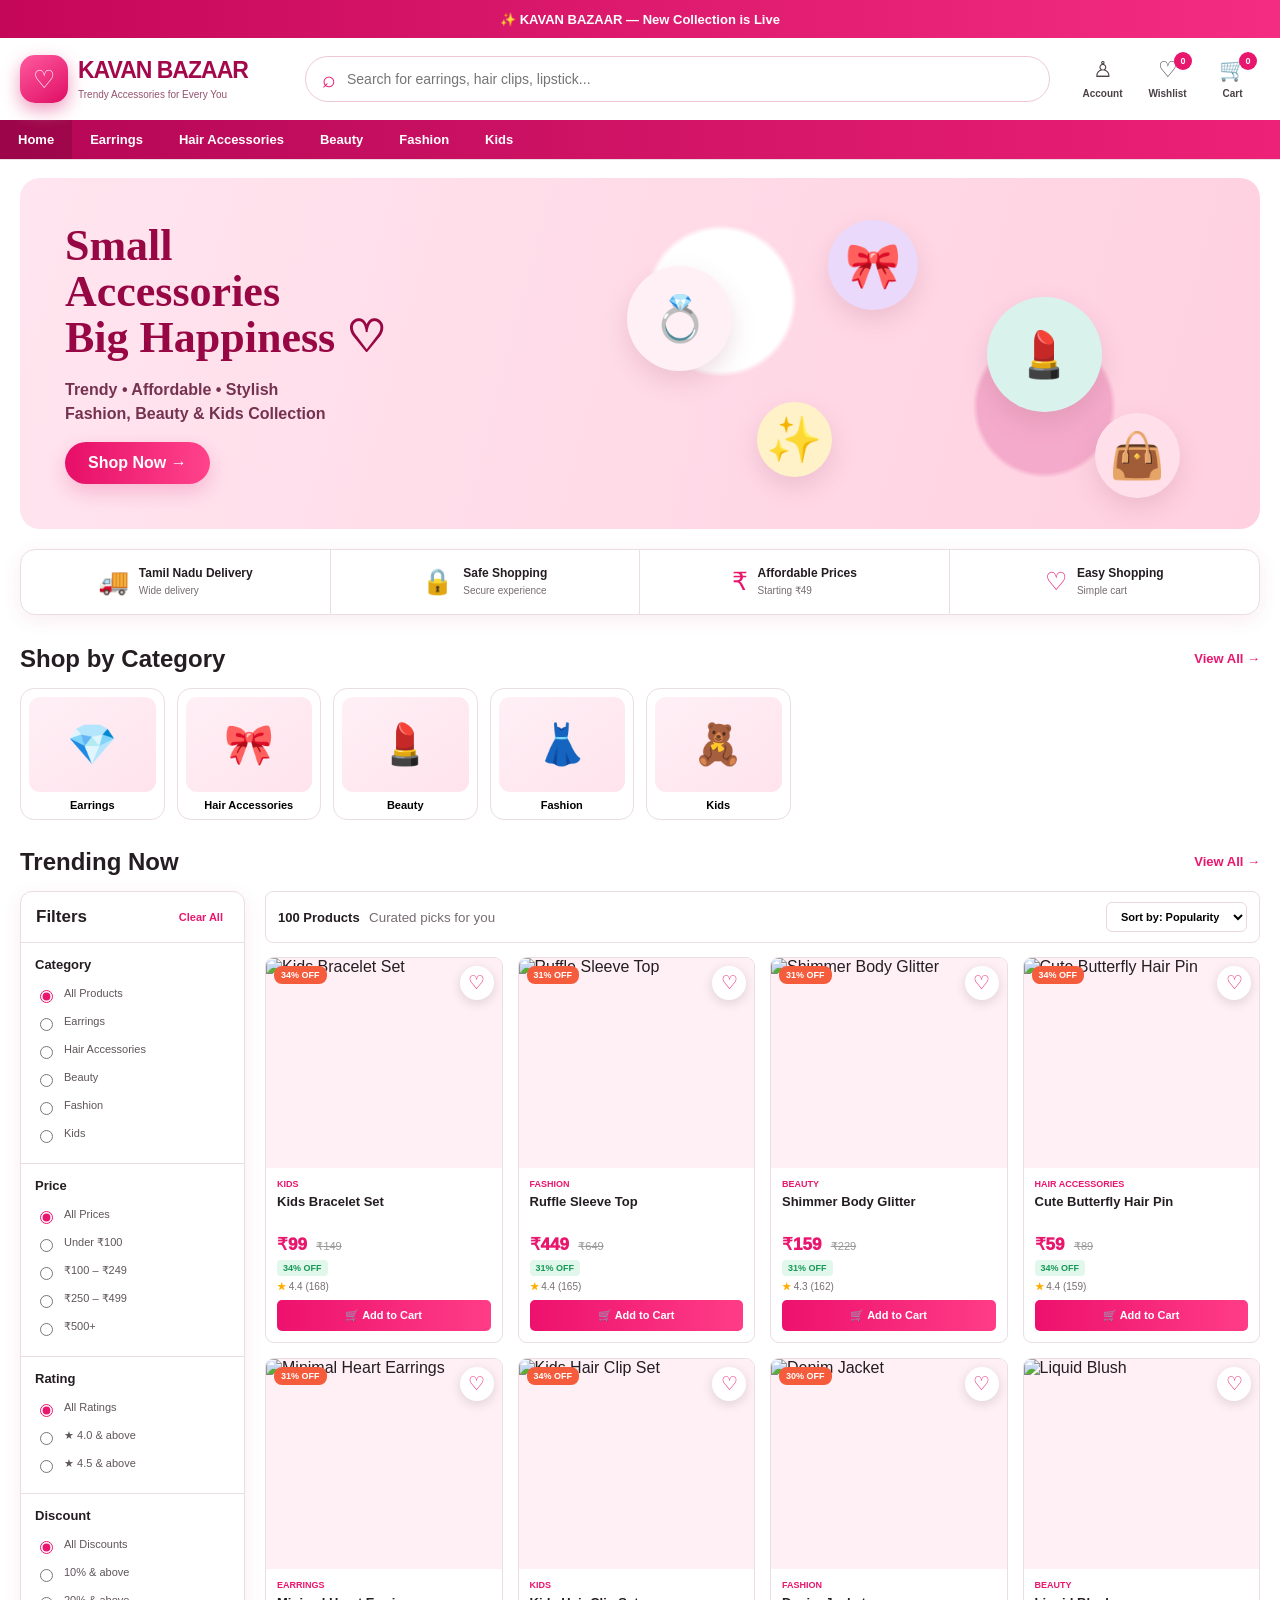
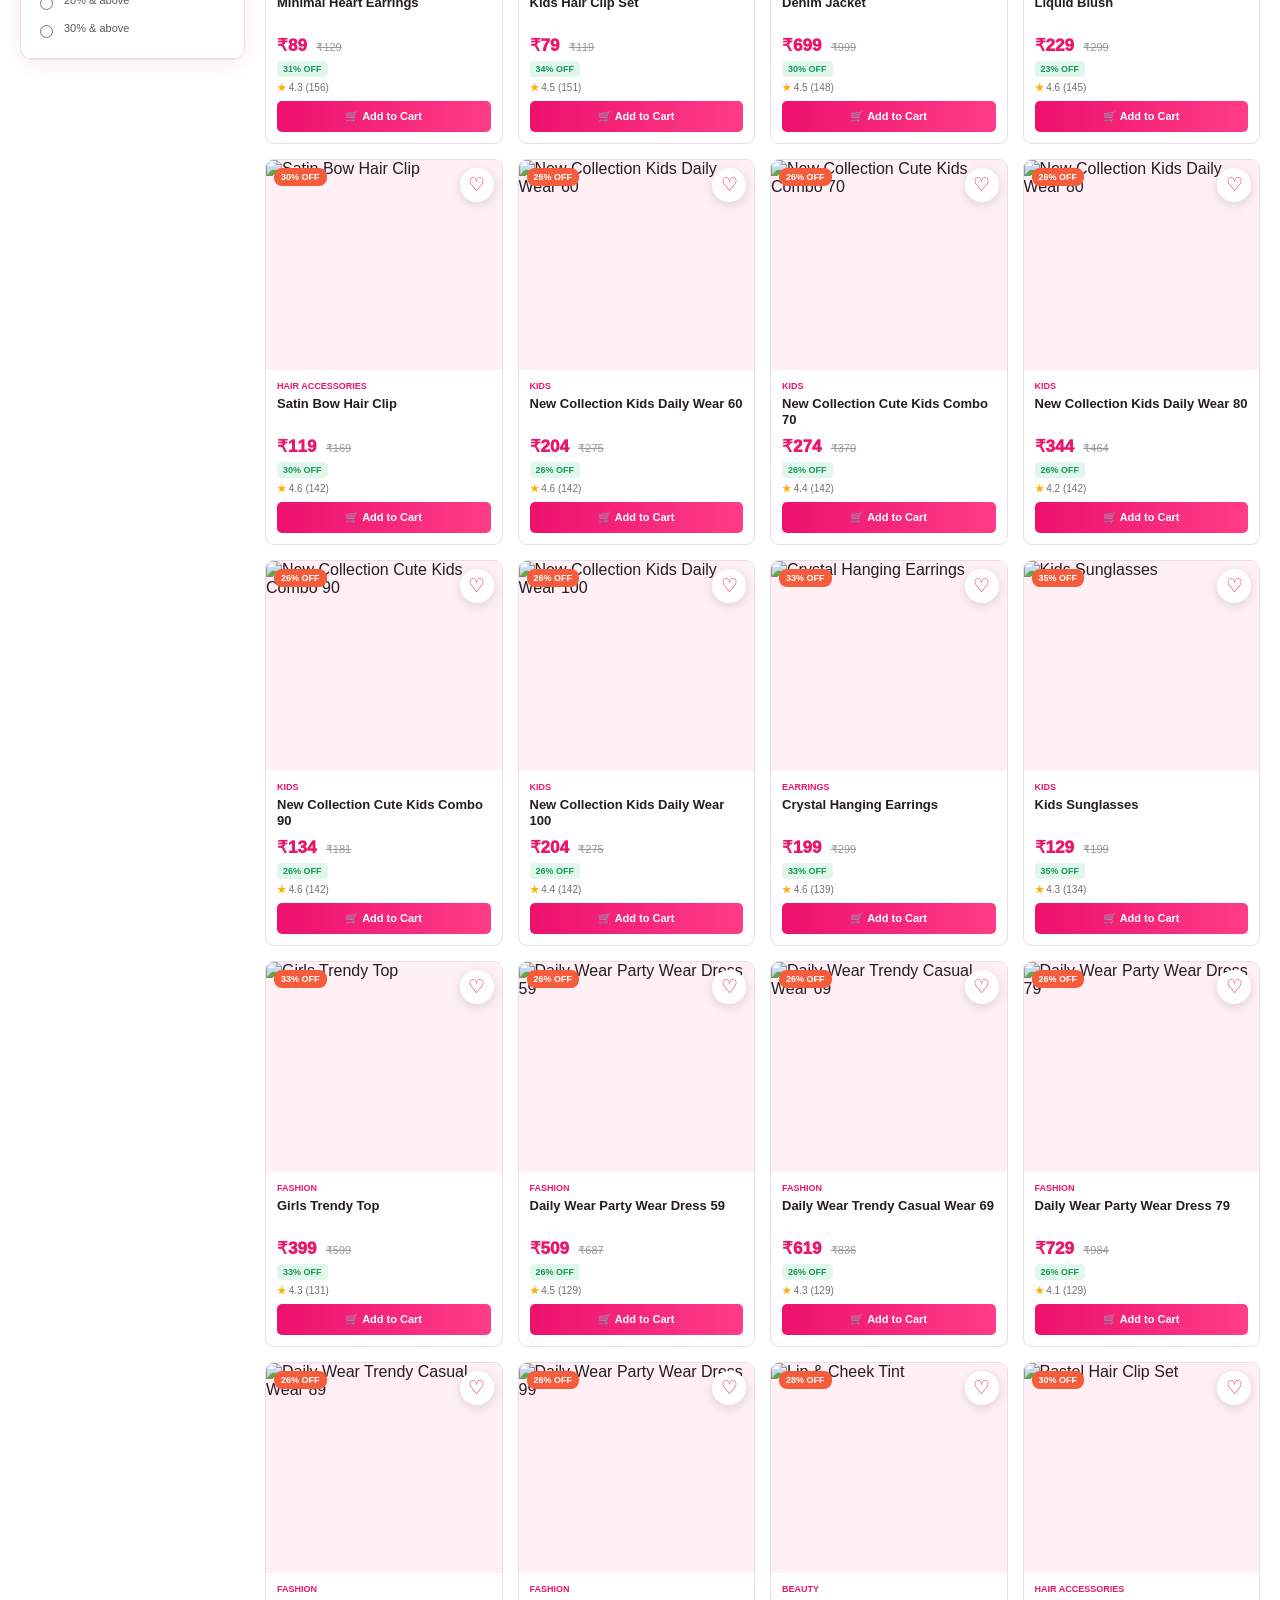
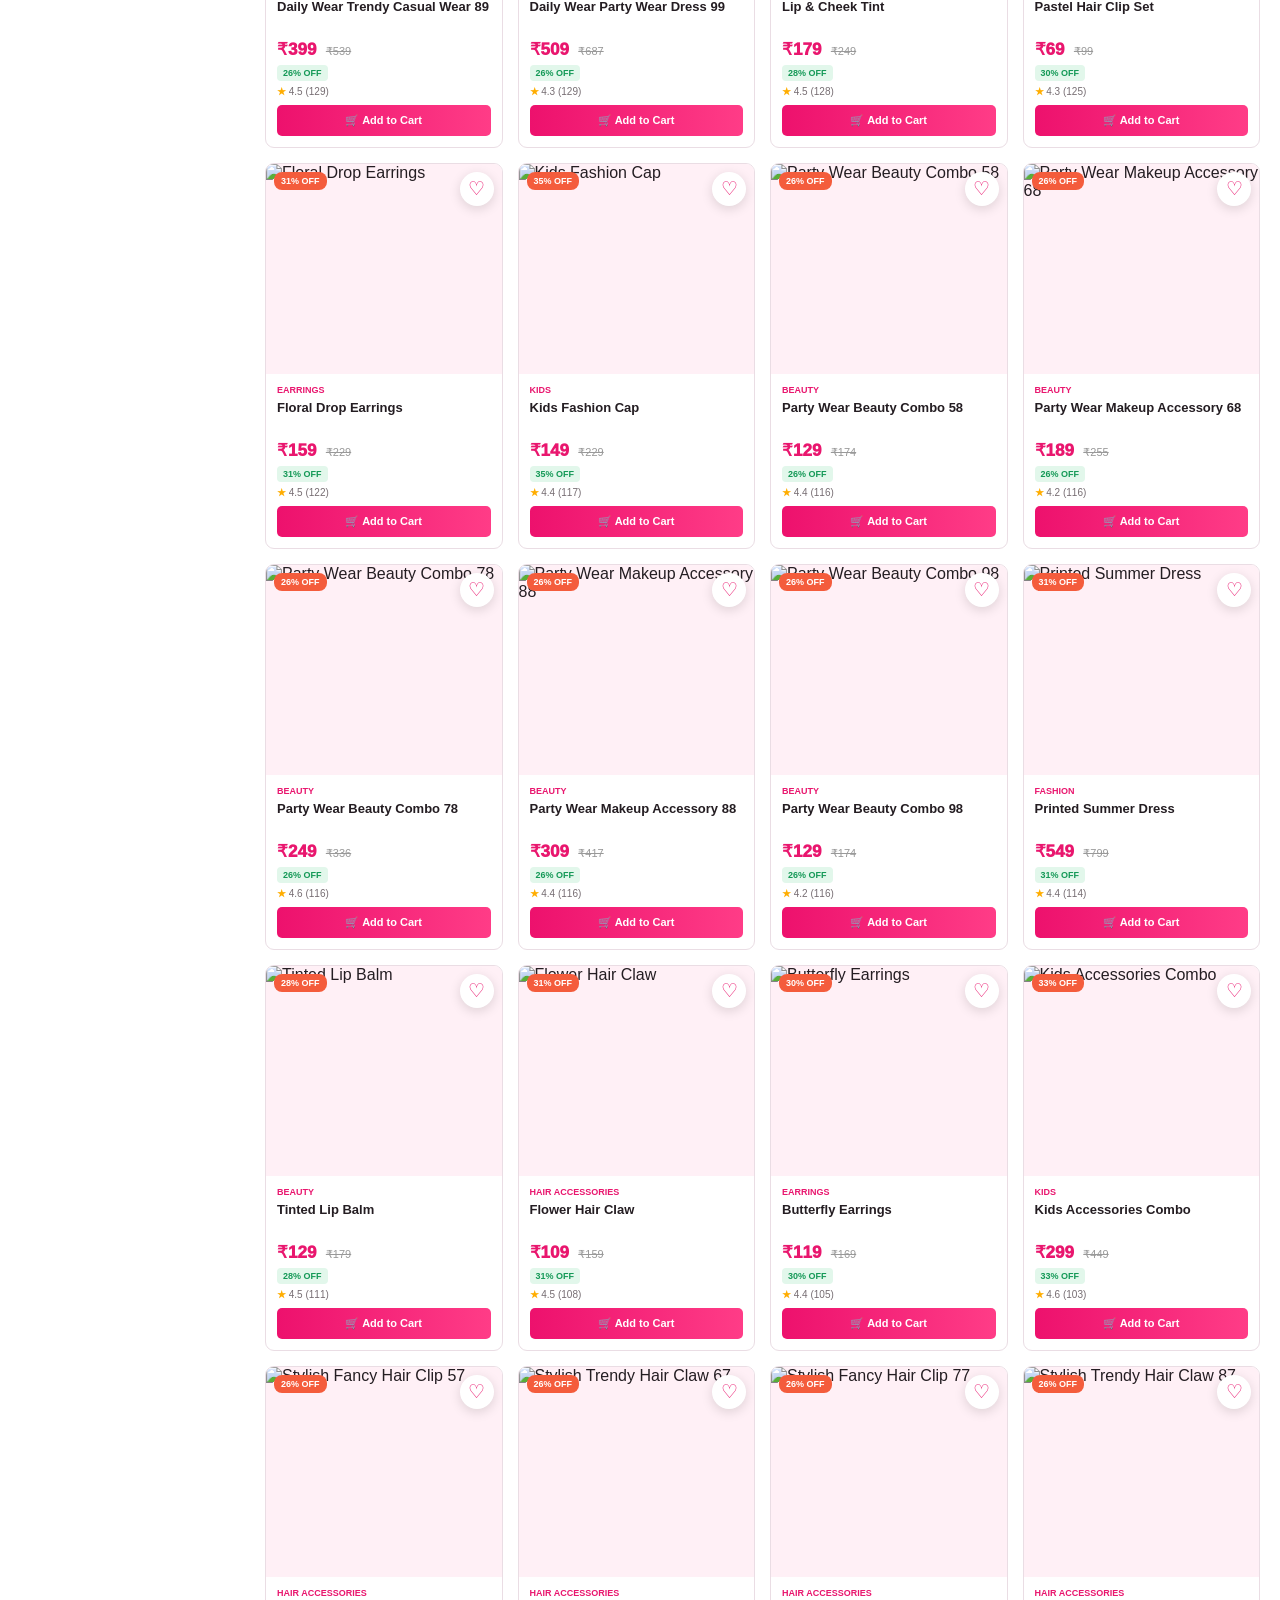
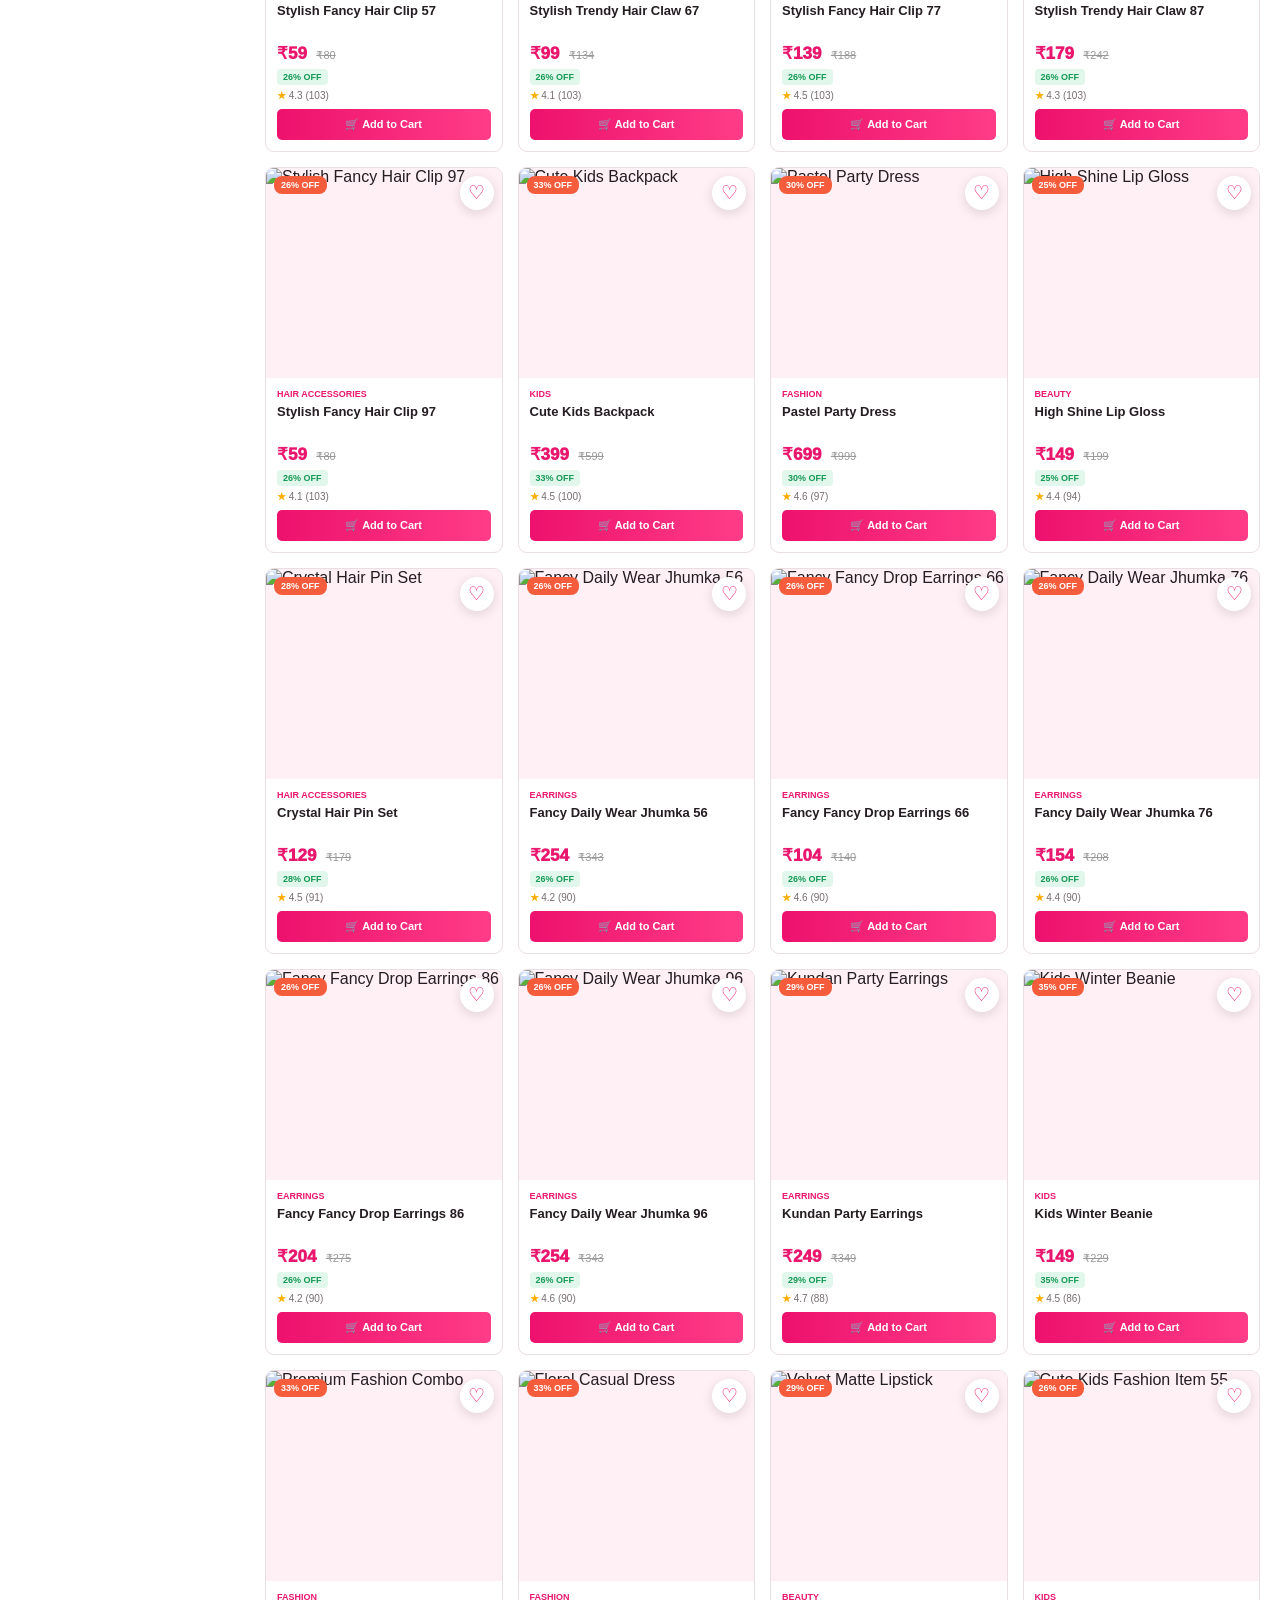
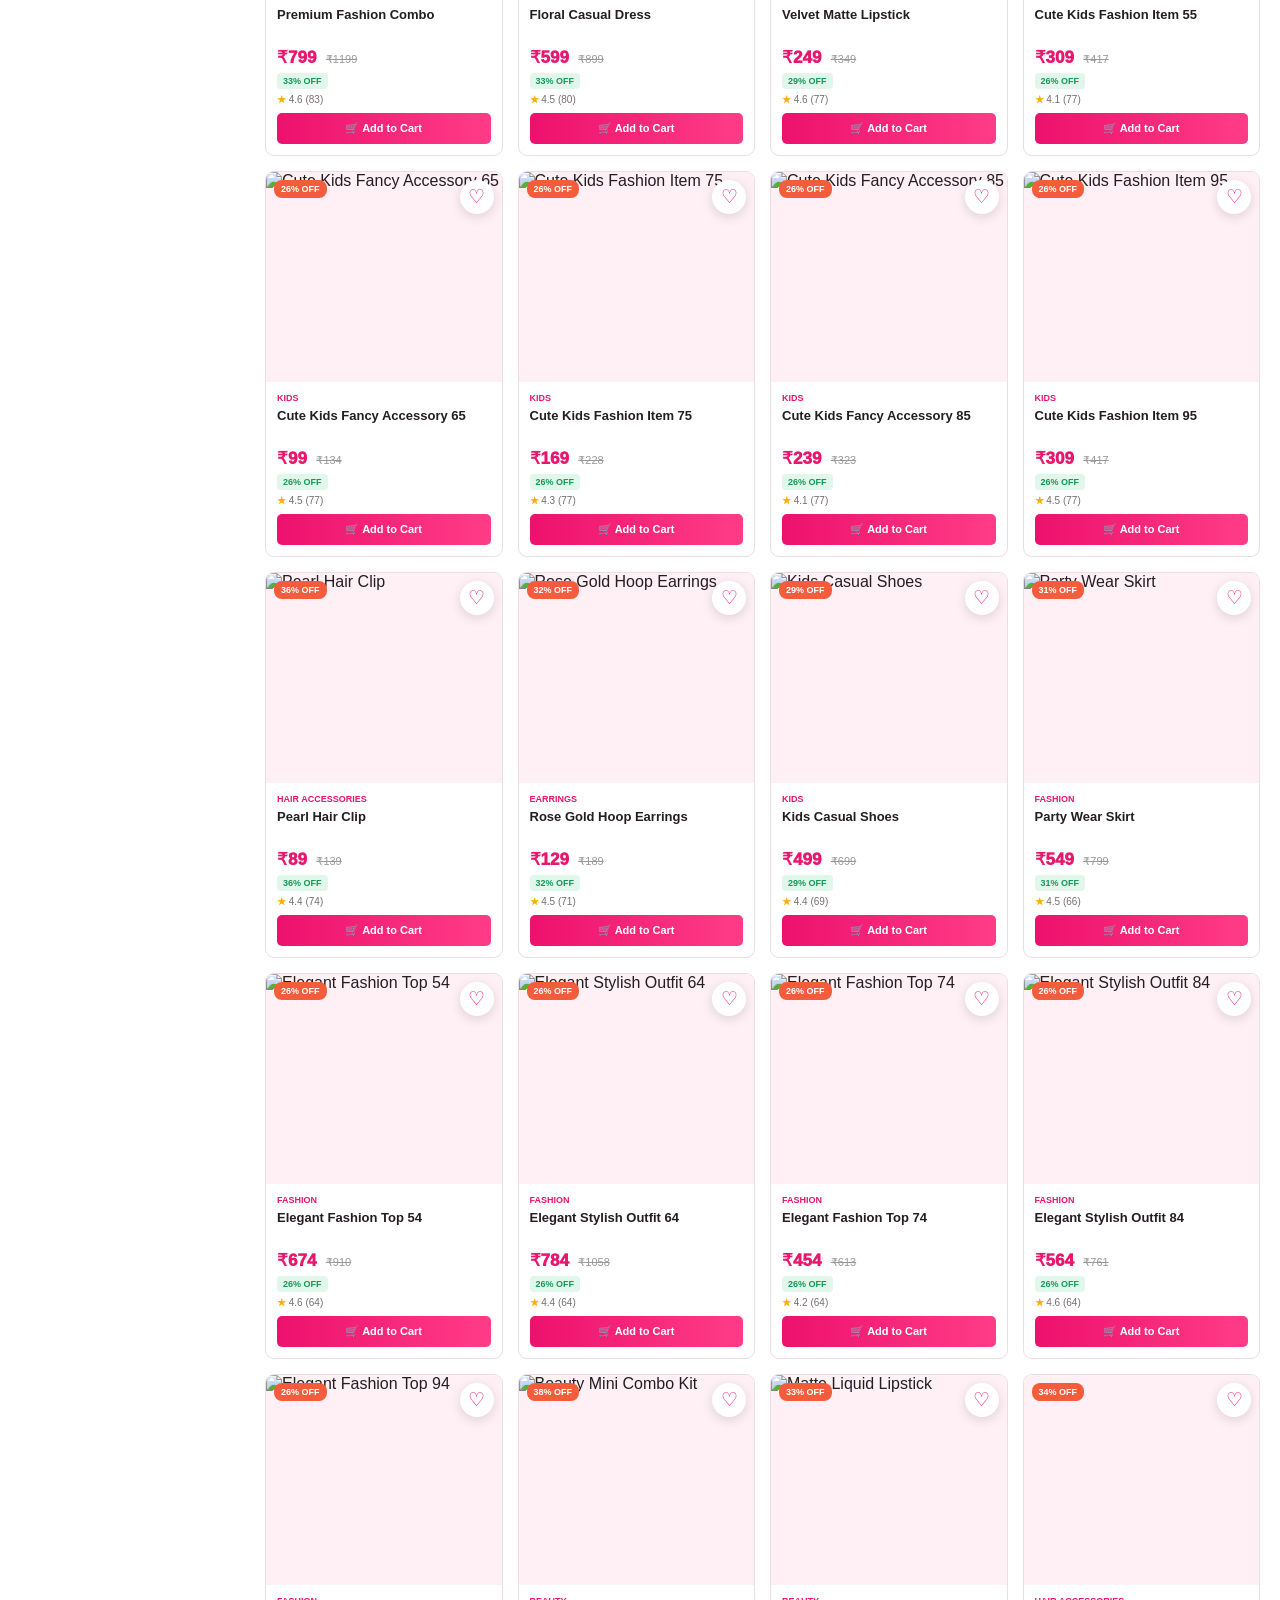
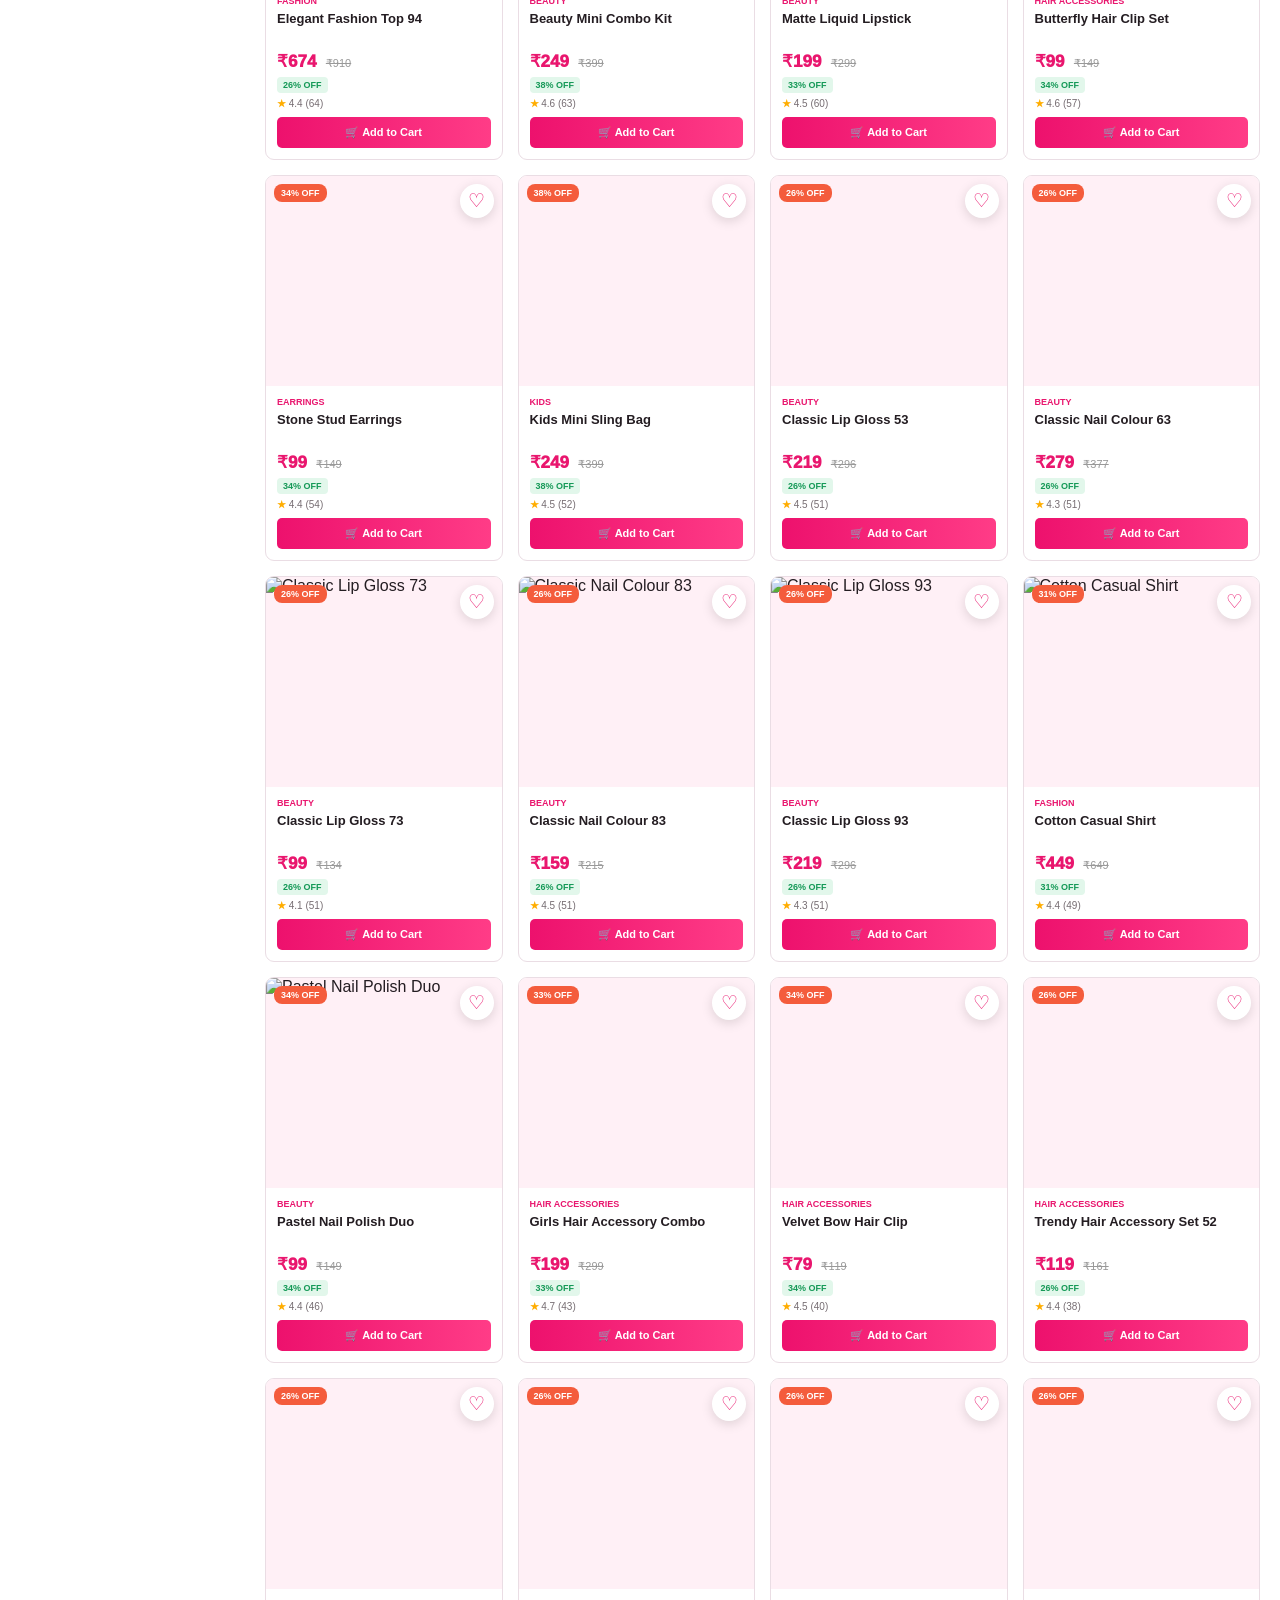
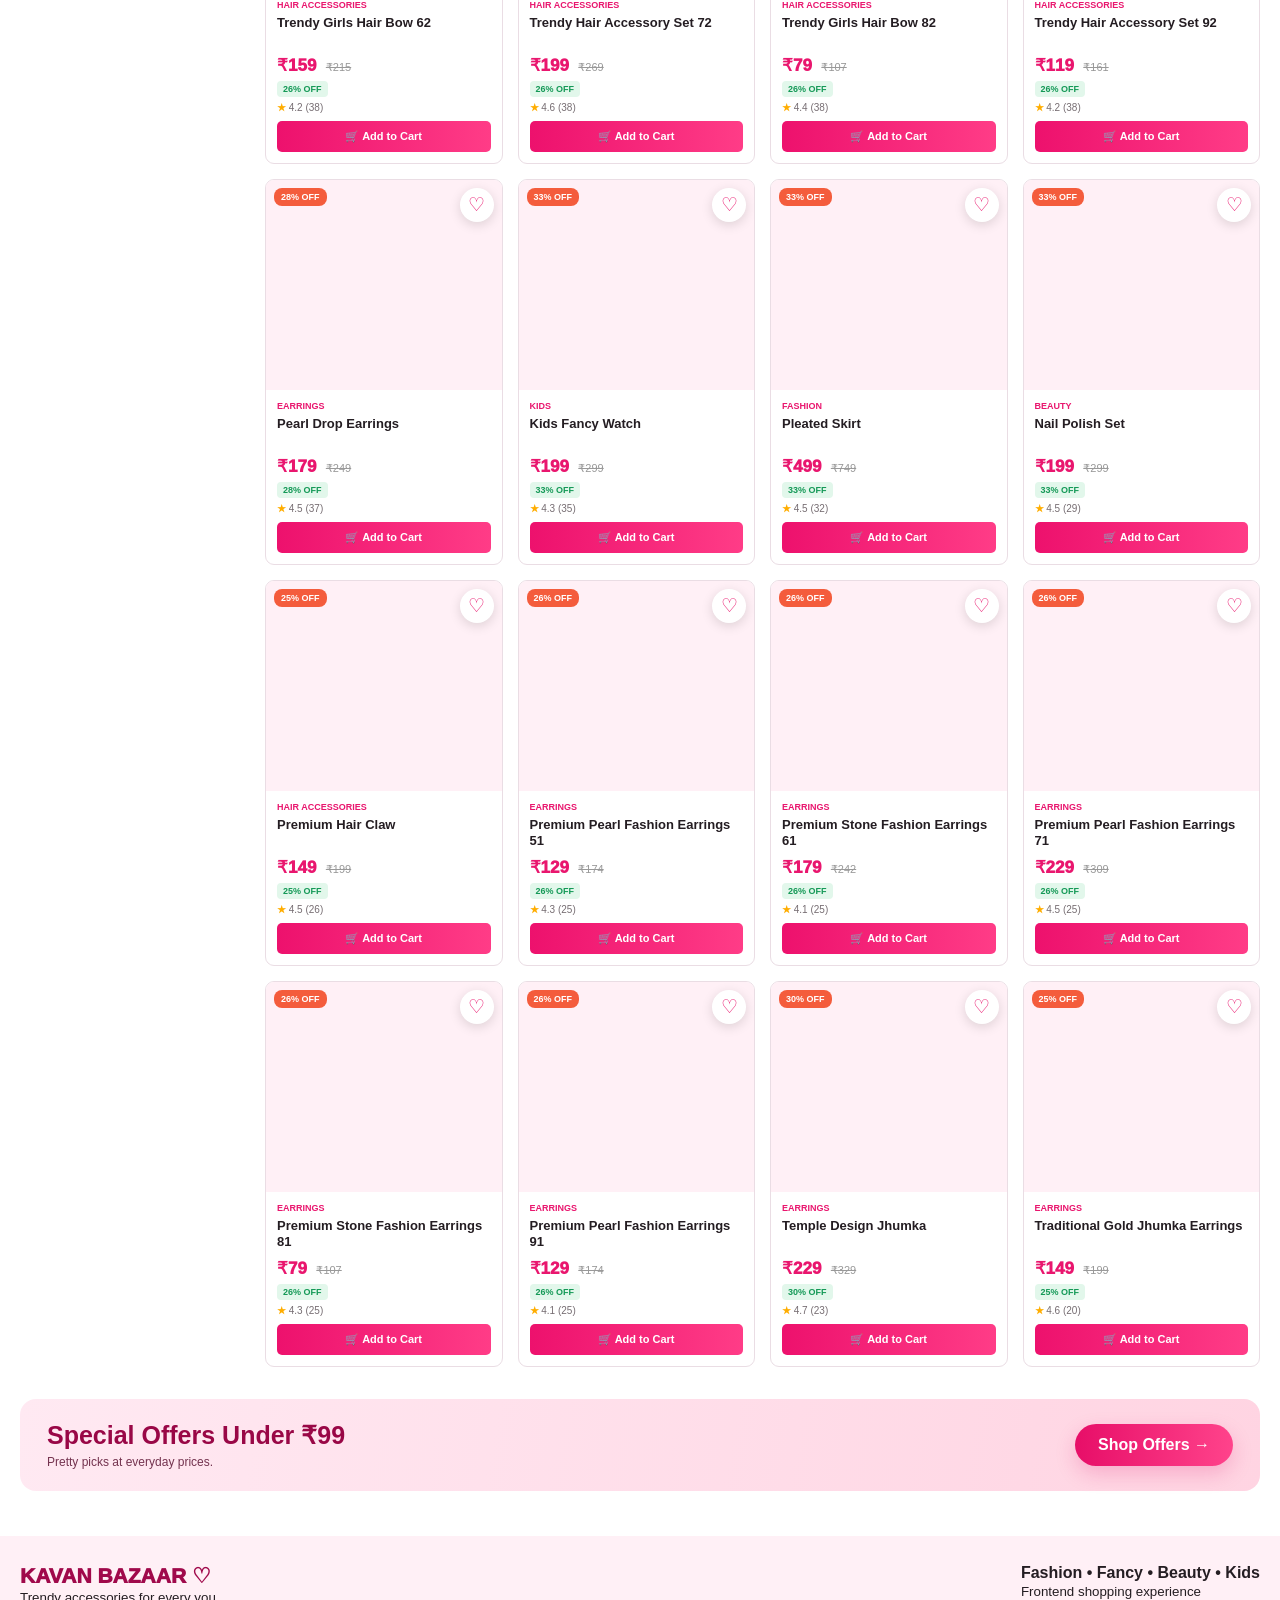
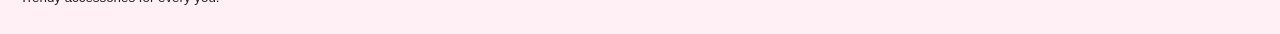
==== commit cd77ebe4: "Update index.html" ====
--- a/index.html
+++ b/index.html
@@ -9,15 +9,15 @@
 <style>
 :root{
   --pink:#e9166e;
-  --pink2:#ff3d87;
-  --dark:#a5094b;
-  --soft:#fff0f6;
-  --text:#211820;
-  --muted:#746a71;
-  --line:#eddde5;
-  --shadow:0 8px 28px rgba(174,25,91,.10);
-}
-
+  --pink2:#ff4b91;
+  --dark:#a3084b;
+  --light:#fff2f7;
+  --text:#241d22;
+  --muted:#766c72;
+  --line:#eadde4;
+  --green:#159957;
+  --shadow:0 5px 20px rgba(174,25,91,.08);
+}
 *{box-sizing:border-box}
 html{scroll-behavior:smooth}
 body{
@@ -26,79 +26,78 @@
   color:var(--text);
   background:#fff;
 }
-button,input{font:inherit}
+button,input,select{font:inherit}
 button{cursor:pointer}
 
-/* TOP */
-.top{
-  height:40px;
+.topbar{
+  height:38px;
   display:flex;
+  align-items:center;
   justify-content:center;
-  align-items:center;
-  background:linear-gradient(90deg,#c3075a,#f52b82);
-  color:white;
+  background:linear-gradient(90deg,#c50759,#f52d82);
+  color:#fff;
   font-size:13px;
-  font-weight:800;
-}
-
-/* HEADER */
+  font-weight:700;
+}
+
 .header{
+  background:#fff;
+  border-bottom:1px solid var(--line);
   position:sticky;
   top:0;
   z-index:50;
-  background:white;
-  border-bottom:1px solid var(--line);
-}
-.head{
+}
+.headerInner{
   max-width:1300px;
-  min-height:85px;
   margin:auto;
-  padding:12px 20px;
+  padding:13px 20px;
+  min-height:82px;
   display:grid;
-  grid-template-columns:250px 1fr auto;
+  grid-template-columns:260px 1fr auto;
   align-items:center;
-  gap:20px;
-}
-.brand{
+  gap:25px;
+}
+
+.logo{
   display:flex;
   align-items:center;
   gap:10px;
   text-decoration:none;
   color:var(--dark);
 }
-.logo{
+.logoIcon{
   width:48px;
   height:48px;
   border-radius:15px;
+  background:linear-gradient(145deg,#ff5b9e,#df0d65);
   display:grid;
   place-items:center;
   color:white;
   font-size:25px;
-  background:linear-gradient(145deg,#ff5a9e,#df0f67);
-  box-shadow:0 7px 18px #f4b2cc;
-}
-.brand h1{
-  margin:0;
-  font-size:22px;
-  letter-spacing:-.7px;
-}
-.brand small{
-  color:#9d526f;
+  box-shadow:0 7px 18px #ef9cbd;
+}
+.logoText strong{
+  display:block;
+  font-size:23px;
+  letter-spacing:-1px;
+}
+.logoText small{
   font-size:10px;
+  color:#94526d;
 }
 
 .search{
   height:46px;
-  border:1px solid #efc9d9;
+  border:1px solid #efc8d8;
   border-radius:25px;
   display:flex;
   align-items:center;
   padding:0 16px;
 }
 .search span{
+  font-size:23px;
   color:var(--pink);
-  font-size:23px;
-  margin-right:8px;
+  margin-right:9px;
 }
 .search input{
   border:0;
@@ -107,55 +106,55 @@
   font-size:14px;
 }
 
-.actions{
+.headerActions{
   display:flex;
   align-items:center;
-  gap:8px;
-}
-.hbtn{
+  gap:10px;
+}
+.headBtn{
+  position:relative;
   border:0;
-  background:white;
-  color:var(--dark);
-  min-width:50px;
-  position:relative;
-}
-.hbtn span{
+  background:#fff;
+  color:#4a4046;
+  min-width:55px;
+}
+.headBtn span{
   display:block;
   font-size:22px;
 }
-.hbtn small{
+.headBtn small{
   font-size:10px;
-}
-.count{
+  font-weight:700;
+}
+.badge{
   position:absolute;
-  right:0;
-  top:-3px;
+  top:-4px;
+  right:3px;
+  background:var(--pink);
+  color:#fff;
   min-width:18px;
   height:18px;
-  padding:0 5px;
+  border-radius:20px;
   display:grid;
   place-items:center;
-  border-radius:20px;
-  background:var(--pink);
-  color:white;
   font-size:9px;
-}
-
-/* NAV */
+  font-weight:900;
+}
+
 .nav{
-  background:linear-gradient(90deg,#b50756,#f12780);
-  overflow:auto;
-}
-.navin{
+  background:linear-gradient(90deg,#b40655,#ed2177);
+}
+.navInner{
   max-width:1300px;
   margin:auto;
   display:flex;
+  overflow:auto;
 }
 .nav a{
-  color:white;
+  color:#fff;
   text-decoration:none;
-  padding:12px 17px;
   white-space:nowrap;
+  padding:12px 18px;
   font-size:13px;
   font-weight:800;
 }
@@ -164,256 +163,288 @@
   background:#0002;
 }
 
-/* MOBILE HEADER */
-.mobile{
-  display:none;
-}
-
-/* MAIN */
-.wrap{
+.mobileHeader{display:none}
+
+.container{
   max-width:1300px;
   margin:auto;
   padding:0 20px;
 }
 
-/* HERO */
 .hero{
-  margin:16px 0 22px;
-  height:300px;
+  margin:18px 0;
+  min-height:310px;
   border-radius:20px;
   overflow:hidden;
-  background:linear-gradient(100deg,#ffe7f0,#ffd3e2);
+  background:linear-gradient(105deg,#ffe5ef,#ffd0e0);
   display:grid;
   grid-template-columns:42% 58%;
 }
 .heroText{
-  padding:40px;
-}
-.heroText h2{
+  padding:45px;
+}
+.heroText h1{
   margin:0 0 12px;
-  color:#980744;
+  color:#970743;
   font-family:Georgia,serif;
-  font-size:42px;
+  font-size:44px;
   line-height:1.05;
 }
 .heroText p{
-  color:#81244e;
-  font-weight:700;
+  color:#74324f;
   line-height:1.5;
-}
-.btn{
+  font-weight:600;
+}
+.primaryBtn{
   border:0;
-  border-radius:25px;
+  border-radius:24px;
   padding:12px 23px;
-  color:white;
-  background:linear-gradient(90deg,#e70d67,#f73383);
+  color:#fff;
+  background:linear-gradient(90deg,#e70e68,#ff438b);
   font-weight:900;
-}
-.heroArt{
+  box-shadow:0 8px 20px #d9156835;
+}
+.heroVisual{
   position:relative;
-  overflow:hidden;
   background:
-    radial-gradient(circle at 50% 45%,#fff0f6 0 28%,transparent 29%),
-    radial-gradient(circle at 85% 80%,#f8bdd2 0 12%,transparent 13%);
-}
-.flower{
+    radial-gradient(circle at 25% 35%,#fff 0 12%,transparent 13%),
+    radial-gradient(circle at 70% 65%,#f4aaca 0 12%,transparent 13%);
+}
+.circle{
   position:absolute;
-  width:90px;
-  height:90px;
-  border:24px dotted #ef0d6d;
   border-radius:50%;
-  background:#ffd9e7;
-}
-.f1{left:12%;top:28%}
-.f2{left:32%;top:8%;border-color:#823dc1;background:#eadcf7}
-.f3{left:43%;top:46%;border-color:#0b9588;background:#d7f2ed}
-.bottle{
-  position:absolute;
-  width:42px;
-  height:78px;
-  border-radius:7px 7px 12px 12px;
-  background:linear-gradient(90deg,#ff3b88,#bd0e58);
-}
-.bottle:before{
-  content:"";
-  position:absolute;
-  width:28px;
-  height:28px;
-  left:7px;
-  top:-27px;
-  background:#28252a;
-  border-radius:5px 5px 2px 2px;
-}
-.b1{left:63%;top:18%}
-.b2{
-  left:74%;
-  top:45%;
-  background:linear-gradient(90deg,#823ac1,#51268f);
-}
-.bead{
-  position:absolute;
-  left:72%;
-  top:68%;
-  width:125px;
-  height:58px;
-  border:8px dotted #d99d22;
-  border-radius:50%;
-  transform:rotate(-12deg);
-}
-
-/* TRUST */
+  display:grid;
+  place-items:center;
+  font-size:45px;
+  box-shadow:0 10px 25px #a75d7a33;
+}
+.c1{width:105px;height:105px;left:12%;top:25%;background:#fff0f6}
+.c2{width:90px;height:90px;left:40%;top:12%;background:#ead9fa}
+.c3{width:115px;height:115px;left:62%;top:34%;background:#d9f2ec}
+.c4{width:75px;height:75px;left:30%;top:64%;background:#fff2c8}
+.c5{width:85px;height:85px;left:77%;top:67%;background:#ffe0ea}
+
 .trust{
   display:grid;
   grid-template-columns:repeat(4,1fr);
   border:1px solid var(--line);
-  border-radius:16px;
+  border-radius:15px;
+  margin:20px 0 30px;
   box-shadow:var(--shadow);
-  margin-bottom:30px;
 }
 .trustItem{
-  padding:16px;
-  text-align:center;
+  padding:16px 10px;
+  display:flex;
+  justify-content:center;
+  align-items:center;
+  gap:10px;
   border-right:1px solid var(--line);
 }
 .trustItem:last-child{border:0}
 .trustIcon{
-  font-size:24px;
+  font-size:25px;
   color:var(--pink);
 }
 .trustItem strong{
   display:block;
-  font-size:13px;
+  font-size:12px;
 }
 .trustItem small{
   color:var(--muted);
+  font-size:10px;
+}
+
+.sectionTitle{
+  display:flex;
+  align-items:center;
+  justify-content:space-between;
+  margin:28px 0 15px;
+}
+.sectionTitle h2{
+  margin:0;
+  font-size:24px;
+}
+.sectionTitle a{
+  color:var(--pink);
+  text-decoration:none;
+  font-size:13px;
+  font-weight:900;
+}
+
+.categories{
+  display:grid;
+  grid-template-columns:repeat(8,1fr);
+  gap:12px;
+}
+.category{
+  border:1px solid var(--line);
+  background:#fff;
+  border-radius:14px;
+  padding:8px;
+  text-align:center;
+  transition:.2s;
+}
+.category:hover{
+  transform:translateY(-3px);
+  box-shadow:var(--shadow);
+}
+.categoryImage{
+  height:95px;
+  border-radius:11px;
+  background:linear-gradient(145deg,#fff0f6,#ffe3ed);
+  display:grid;
+  place-items:center;
+  font-size:40px;
+}
+.category b{
+  display:block;
   font-size:11px;
-}
-
-/* SECTION */
-.sectionHead{
+  margin-top:7px;
+}
+
+.shopLayout{
+  display:grid;
+  grid-template-columns:225px 1fr;
+  gap:20px;
+  align-items:start;
+}
+
+.filters{
+  border:1px solid var(--line);
+  border-radius:12px;
+  background:#fff;
+  box-shadow:var(--shadow);
+  position:sticky;
+  top:140px;
+  overflow:hidden;
+}
+.filterTitle{
   display:flex;
   justify-content:space-between;
   align-items:center;
-  margin:28px 0 15px;
-}
-.sectionHead h2{
-  margin:0;
-  font-size:25px;
-}
-.view{
+  padding:15px;
+  border-bottom:1px solid var(--line);
+}
+.filterTitle strong{font-size:17px}
+.filterTitle button{
+  border:0;
+  background:none;
   color:var(--pink);
-  font-weight:900;
-  text-decoration:none;
-}
-
-/* CATEGORIES */
-.cats{
+  font-size:11px;
+  font-weight:800;
+}
+.filterGroup{
+  padding:14px;
+  border-bottom:1px solid var(--line);
+}
+.filterGroup strong{
+  display:block;
+  font-size:13px;
+  margin-bottom:9px;
+}
+.filterGroup label{
+  display:flex;
+  gap:8px;
+  padding:6px 0;
+  font-size:11px;
+  color:#5e555a;
+}
+.filterGroup input{accent-color:var(--pink)}
+
+.shopBar{
+  display:flex;
+  justify-content:space-between;
+  align-items:center;
+  padding:10px 12px;
+  border:1px solid var(--line);
+  border-radius:8px;
+  margin-bottom:14px;
+}
+.shopBar strong{font-size:13px}
+.shopBar small{
+  color:var(--muted);
+  margin-left:5px;
+}
+.shopBar select{
+  border:1px solid #ead6df;
+  border-radius:6px;
+  padding:7px 10px;
+  background:#fff;
+  font-size:11px;
+  font-weight:700;
+}
+
+.products{
   display:grid;
-  grid-template-columns:repeat(8,1fr);
-  gap:12px;
-}
-.cat{
+  grid-template-columns:repeat(4,1fr);
+  gap:15px;
+}
+.product{
   border:1px solid var(--line);
-  border-radius:16px;
-  background:white;
-  padding:8px;
-}
-.cat:hover{
+  border-radius:9px;
+  overflow:hidden;
+  background:#fff;
+  transition:.2s;
+}
+.product:hover{
   transform:translateY(-3px);
   box-shadow:var(--shadow);
 }
-.catPic{
-  height:100px;
-  border-radius:12px;
-  background:linear-gradient(145deg,#fff2f7,#ffe6ef);
-  display:grid;
-  place-items:center;
-  overflow:hidden;
-}
-.catPic img{
+.productImage{
+  height:210px;
+  position:relative;
+  background:#fff0f6;
+}
+.productImage img{
   width:100%;
   height:100%;
   object-fit:cover;
-}
-.cat b{
   display:block;
-  margin-top:7px;
-  font-size:11px;
-}
-
-/* PRODUCTS */
-.grid{
-  display:grid;
-  grid-template-columns:repeat(5,1fr);
-  gap:15px;
-}
-.card{
-  border:1px solid var(--line);
-  border-radius:15px;
-  overflow:hidden;
-  background:white;
-  transition:.2s;
-}
-.card:hover{
-  transform:translateY(-4px);
-  box-shadow:var(--shadow);
-}
-.pic{
-  height:210px;
-  position:relative;
-  background:#fff0f6;
-}
-.pic img{
-  width:100%;
-  height:100%;
-  display:block;
-  object-fit:cover;
-}
-.wish{
+}
+.heart{
   position:absolute;
-  right:9px;
-  top:9px;
+  right:8px;
+  top:8px;
   z-index:2;
   width:34px;
   height:34px;
   border:0;
   border-radius:50%;
-  background:white;
+  background:#fff;
   color:var(--pink);
-  font-size:20px;
+  font-size:19px;
   box-shadow:0 3px 12px #0002;
 }
-.wish.active{
-  color:white;
+.heart.active{
   background:var(--pink);
-}
-.tag{
+  color:#fff;
+}
+.offer{
   position:absolute;
   left:8px;
   top:8px;
-  z-index:2;
-  background:#ff613f;
-  color:white;
+  background:#f45c3c;
+  color:#fff;
   padding:4px 7px;
-  border-radius:10px;
+  border-radius:8px;
   font-size:9px;
   font-weight:900;
 }
-.body{
-  padding:10px;
-}
-.catname{
+.productBody{
+  padding:11px;
+}
+.productCategory{
   color:var(--pink);
   font-size:9px;
   font-weight:900;
   text-transform:uppercase;
 }
-.name{
+.productName{
   font-size:13px;
   font-weight:800;
   line-height:1.3;
-  min-height:34px;
-  margin:4px 0;
+  min-height:35px;
+  margin:5px 0;
 }
 .price{
   color:var(--pink);
@@ -421,477 +452,500 @@
   font-weight:950;
 }
 .mrp{
-  color:#978c93;
+  color:#999;
+  font-size:11px;
   text-decoration:line-through;
-  font-size:10px;
   margin-left:5px;
 }
-.off{
+.discount{
   display:inline-block;
-  margin:5px 0;
-  padding:3px 5px;
+  color:var(--green);
+  background:#e2f7eb;
+  padding:3px 6px;
   border-radius:4px;
-  color:#108f52;
-  background:#def6e9;
   font-size:9px;
   font-weight:900;
+  margin:5px 0;
 }
 .rating{
-  color:#81757c;
+  color:#766d72;
   font-size:10px;
 }
-.rating b{
-  color:#ffad00;
-}
-.add{
+.rating b{color:#ffad00}
+.addBtn{
   width:100%;
+  margin-top:8px;
   border:0;
-  border-radius:20px;
+  border-radius:5px;
   padding:9px;
-  margin-top:7px;
-  color:white;
-  background:linear-gradient(90deg,#ed116d,#ff3b87);
+  background:linear-gradient(90deg,#ed116d,#ff3c87);
+  color:#fff;
   font-size:11px;
   font-weight:900;
 }
 
-/* PROMO */
 .promo{
-  margin:30px 0;
-  padding:24px;
-  border-radius:18px;
-  background:linear-gradient(100deg,#ffe8f1,#ffd2e1);
+  margin:32px 0;
+  padding:22px 27px;
+  border-radius:16px;
+  background:linear-gradient(100deg,#ffe9f2,#ffd4e2);
   display:flex;
   align-items:center;
   justify-content:space-between;
 }
 .promo h3{
   margin:0;
-  color:#9f0949;
+  color:#990746;
   font-size:25px;
 }
 .promo p{
-  color:#78334f;
-}
-
-/* FOOTER */
+  margin:5px 0 0;
+  color:#74334f;
+  font-size:12px;
+}
+
 .footer{
-  margin-top:40px;
-  padding:30px 20px;
+  margin-top:45px;
   background:#fff0f6;
-  border-top:1px solid var(--line);
-}
-.foot{
+  padding:28px 20px;
+}
+.footerInner{
   max-width:1300px;
   margin:auto;
   display:flex;
   justify-content:space-between;
 }
-.footBrand{
-  color:#a20a4c;
+.footerBrand{
+  color:#a0094b;
   font-size:21px;
   font-weight:950;
 }
 
-/* MODALS */
-.modal,
-.drawer{
+.modal{
+  display:none;
   position:fixed;
   inset:0;
+  background:#180b1299;
   z-index:100;
-  background:#1b0b13aa;
-  display:none;
-}
-.modal.open,
-.drawer.open{
-  display:flex;
-}
+  align-items:flex-end;
+  justify-content:center;
+}
+.modal.open{display:flex}
 .sheet{
   width:min(620px,100%);
   max-height:85vh;
   overflow:auto;
-  margin:auto;
-  background:white;
-  border-radius:22px;
+  background:#fff;
+  border-radius:24px 24px 0 0;
   padding:20px;
 }
-.drawerPanel{
-  width:min(340px,90%);
-  height:100%;
-  background:white;
-  padding:20px;
-}
-.modalHead,
-.drawerHead{
+.modalHead{
   display:flex;
+  justify-content:space-between;
   align-items:center;
-  justify-content:space-between;
 }
 .close{
-  border:0;
   width:36px;
   height:36px;
+  border:0;
   border-radius:50%;
   background:#fff0f6;
   color:var(--pink);
-  font-size:22px;
-}
-.drawer a{
-  display:block;
-  padding:14px 4px;
-  border-bottom:1px solid #eee;
-  color:var(--text);
-  text-decoration:none;
-  font-weight:800;
+  font-size:20px;
 }
 .cartRow{
   display:grid;
-  grid-template-columns:70px 1fr auto;
-  gap:12px;
-  align-items:center;
+  grid-template-columns:65px 1fr auto;
+  gap:10px;
   padding:12px 0;
   border-bottom:1px solid #eee;
-}
-.mini{
-  width:70px;
-  height:70px;
+  align-items:center;
+}
+.cartImg{
+  width:65px;
+  height:65px;
   border-radius:10px;
   overflow:hidden;
   background:#fff0f6;
 }
-.mini img{
+.cartImg img{
   width:100%;
   height:100%;
   object-fit:cover;
 }
 .qty{
   display:flex;
+  align-items:center;
   gap:8px;
-  align-items:center;
   margin-top:5px;
 }
 .qty button{
-  width:27px;
-  height:27px;
+  width:25px;
+  height:25px;
   border:0;
   border-radius:50%;
   background:#ffe5ef;
   color:var(--pink);
-  font-weight:900;
 }
 .remove{
   border:0;
   background:none;
   color:#c00;
-}
+  font-size:11px;
+}
+
+.drawer{
+  display:none;
+  position:fixed;
+  inset:0;
+  background:#180b1299;
+  z-index:110;
+}
+.drawer.open{display:block}
+.drawerPanel{
+  height:100%;
+  width:min(320px,88vw);
+  background:#fff;
+  padding:20px;
+}
+.drawerPanel a{
+  display:block;
+  color:var(--text);
+  text-decoration:none;
+  padding:14px 0;
+  border-bottom:1px solid var(--line);
+  font-weight:700;
+  font-size:13px;
+}
+
 .toast{
   position:fixed;
   left:50%;
-  bottom:30px;
-  transform:translateX(-50%);
-  background:#241a20;
-  color:white;
+  bottom:80px;
+  transform:translate(-50%,30px);
+  background:#241b20;
+  color:#fff;
   padding:11px 18px;
   border-radius:25px;
+  opacity:0;
+  transition:.2s;
   z-index:200;
-  opacity:0;
-  pointer-events:none;
-  transition:.2s;
-}
-.toast.show{opacity:1}
-
-/* MOBILE */
-.bottom{
-  display:none;
-}
-
-@media(max-width:1000px){
-  .grid{grid-template-columns:repeat(4,1fr)}
-  .cats{grid-template-columns:repeat(6,1fr)}
+}
+.toast.show{
+  opacity:1;
+  transform:translate(-50%,0);
+}
+
+.mobileBottom{display:none}
+
+@media(max-width:1100px){
+  .headerInner{grid-template-columns:220px 1fr auto}
+  .products{grid-template-columns:repeat(3,1fr)}
+  .categories{grid-template-columns:repeat(6,1fr)}
 }
 
 @media(max-width:900px){
   .header{display:none}
-  .mobile{
+  .mobileHeader{
     display:block;
     position:sticky;
     top:0;
     z-index:60;
-    background:white;
-    border-bottom:1px solid #eee;
-  }
-  .mrow{
+    background:#fff;
+    border-bottom:1px solid var(--line);
+  }
+  .mobileTop{
     height:65px;
     display:grid;
-    grid-template-columns:42px 1fr auto;
+    grid-template-columns:40px 1fr auto;
     align-items:center;
-    padding:6px 14px;
-  }
-  .hamb{
+    padding:6px 13px;
+  }
+  .menuBtn{
     border:0;
-    background:white;
+    background:#fff;
     color:var(--dark);
-    font-size:27px;
-  }
-  .mbrand{
+    font-size:26px;
+  }
+  .mobileLogo{
     text-align:center;
   }
-  .mbrand strong{
+  .mobileLogo strong{
     color:var(--dark);
     font-size:19px;
   }
-  .mbrand small{
+  .mobileLogo small{
     display:block;
-    color:#8b5a6c;
+    color:#966078;
     font-size:9px;
   }
-  .micons{
+  .mobileActions{
     display:flex;
-  }
-  .mi{
+    gap:4px;
+  }
+  .mobileActions button{
+    position:relative;
     border:0;
-    background:white;
+    background:#fff;
     color:var(--dark);
     font-size:21px;
-    position:relative;
-  }
-  .msearch{
-    height:44px;
-    margin:0 14px 10px;
-    border:1px solid #eadde4;
-    border-radius:25px;
+  }
+  .mobileSearch{
+    margin:0 13px 11px;
+    height:43px;
+    border:1px solid var(--line);
+    border-radius:23px;
     display:flex;
     align-items:center;
-    padding:0 14px;
-  }
-  .msearch span{
+    padding:0 13px;
+  }
+  .mobileSearch span{
     color:var(--pink);
-    font-size:22px;
     margin-right:8px;
   }
-  .msearch input{
+  .mobileSearch input{
+    width:100%;
     border:0;
     outline:0;
-    width:100%;
-  }
-
-  .wrap{padding:0 14px}
-
+    font-size:13px;
+  }
+
+  .container{padding:0 13px}
   .hero{
-    height:250px;
+    min-height:240px;
     grid-template-columns:48% 52%;
-    margin:13px 0;
-  }
-  .heroText{padding:24px 14px}
-  .heroText h2{font-size:28px}
+    border-radius:15px;
+    margin:12px 0;
+  }
+  .heroText{padding:25px 15px}
+  .heroText h1{font-size:28px}
   .heroText p{font-size:10px}
-  .btn{padding:10px 15px;font-size:11px}
-
-  .flower{
-    width:65px;
-    height:65px;
-    border-width:17px;
-  }
-  .bottle{
-    width:28px;
-    height:58px;
-  }
-  .bottle:before{
-    width:20px;
-    height:20px;
-    left:4px;
-    top:-20px;
-  }
-  .bead{
-    width:80px;
-    height:40px;
-    border-width:5px;
-  }
+  .primaryBtn{padding:10px 15px;font-size:11px}
+  .circle{font-size:30px}
+  .c1{width:70px;height:70px}
+  .c2{width:65px;height:65px}
+  .c3{width:75px;height:75px}
+  .c4{width:55px;height:55px}
+  .c5{width:60px;height:60px}
 
   .trust{
     grid-template-columns:repeat(4,1fr);
+    margin-bottom:22px;
   }
   .trustItem{
+    display:block;
+    text-align:center;
     padding:10px 2px;
   }
-  .trustIcon{font-size:19px}
-  .trustItem strong{font-size:8px}
+  .trustIcon{font-size:20px}
+  .trustItem strong{
+    font-size:8px;
+  }
   .trustItem small{display:none}
 
-  .cats{
+  .categories{
     display:flex;
     overflow:auto;
+    gap:8px;
+  }
+  .category{
+    min-width:85px;
+  }
+  .categoryImage{
+    height:70px;
+    font-size:30px;
+  }
+  .category b{font-size:9px}
+
+  .shopLayout{display:block}
+  .filters{
+    display:none;
+    position:fixed;
+    left:0;
+    top:0;
+    bottom:0;
+    width:290px;
+    z-index:120;
+    border-radius:0;
+    overflow:auto;
+  }
+  .filters.open{display:block}
+
+  .filterMobile{
+    display:block;
+    border:1px solid #f0bfd3;
+    background:#fff5f9;
+    color:var(--pink);
+    border-radius:18px;
+    padding:7px 12px;
+    font-size:10px;
+    font-weight:900;
+  }
+
+  .shopBar{
+    margin-bottom:10px;
+  }
+  .shopBar small{display:none}
+
+  .products{
+    grid-template-columns:repeat(2,1fr);
     gap:9px;
-    scrollbar-width:none;
-  }
-  .cat{
-    min-width:82px;
-  }
-  .catPic{height:72px}
-  .cat b{font-size:9px}
-
-  .grid{
-    grid-template-columns:repeat(2,1fr);
-    gap:10px;
-  }
-  .pic{height:175px}
-  .name{font-size:12px}
+  }
+  .productImage{height:175px}
+  .productBody{padding:8px}
+  .productName{font-size:12px}
   .price{font-size:16px}
 
   .promo{
-    padding:18px;
+    padding:17px;
   }
   .promo h3{font-size:19px}
   .promo p{font-size:10px}
 
-  .foot{
+  .footer{
+    margin-bottom:65px;
+  }
+  .footerInner{
     display:block;
     text-align:center;
   }
 
-  .bottom{
+  .mobileBottom{
     display:grid;
-    grid-template-columns:repeat(4,1fr);
+    grid-template-columns:repeat(5,1fr);
     position:fixed;
     bottom:0;
     left:0;
     right:0;
     height:62px;
-    background:white;
-    border-top:1px solid #eadde5;
+    background:#fff;
+    border-top:1px solid var(--line);
     z-index:70;
   }
-  .bottom button{
+  .mobileBottom button{
     border:0;
-    background:white;
+    background:#fff;
+    color:#40373d;
     font-size:9px;
     font-weight:800;
-    color:#352d33;
-  }
-  .bottom span{
+  }
+  .mobileBottom span{
     display:block;
     font-size:21px;
-  }
+    line-height:25px;
+  }
+  .mobileBottom .active{
+    color:var(--pink);
+  }
+}
+
+@media(min-width:901px){
+  .filterMobile{display:none}
 }
 </style>
 </head>
 
 <body>
 
-<div class="top">
-  ✨ KAVAN BAZAAR — New Collection Is Live • Starting ₹49
+<div class="topbar">
+  ✨ KAVAN BAZAAR — New Collection is Live
 </div>
 
 <header class="header">
-
-  <div class="head">
-
-    <a href="#" class="brand" onclick="home();return false">
-      <span class="logo">♡</span>
-      <span>
-        <h1>KAVAN BAZAAR</h1>
+  <div class="headerInner">
+
+    <a class="logo" href="#" onclick="home();return false">
+      <span class="logoIcon">♡</span>
+      <span class="logoText">
+        <strong>KAVAN BAZAAR</strong>
         <small>Trendy Accessories for Every You</small>
       </span>
     </a>
 
     <label class="search">
       <span>⌕</span>
-      <input id="search" placeholder="Search products...">
+      <input id="desktopSearch"
+        placeholder="Search for earrings, hair clips, lipstick...">
     </label>
 
-    <div class="actions">
-
-      <button class="hbtn" onclick="toast('Account demo')">
+    <div class="headerActions">
+      <button class="headBtn" onclick="account()">
         <span>♙</span>
         <small>Account</small>
       </button>
 
-      <button class="hbtn" onclick="openWishlist()">
+      <button class="headBtn" onclick="openWishlist()">
         <span>♡</span>
         <small>Wishlist</small>
-        <b class="count" id="wishCount">0</b>
+        <b class="badge" id="wishCount">0</b>
       </button>
 
-      <button class="hbtn" onclick="openCart()">
+      <button class="headBtn" onclick="openCart()">
         <span>🛒</span>
         <small>Cart</small>
-        <b class="count" id="cartCount">0</b>
+        <b class="badge" id="cartCount">0</b>
       </button>
-
     </div>
 
   </div>
 
   <nav class="nav">
-    <div class="navin" id="nav"></div>
+    <div class="navInner" id="nav"></div>
   </nav>
-
 </header>
 
-<div class="mobile">
-
-  <div class="mrow">
-
-    <button class="hamb" onclick="openDrawer()">☰</button>
-
-    <div class="mbrand">
+<div class="mobileHeader">
+
+  <div class="mobileTop">
+    <button class="menuBtn" onclick="openDrawer()">☰</button>
+
+    <div class="mobileLogo">
       <strong>KAVAN BAZAAR</strong>
       <small>Trendy Accessories for Every You ♡</small>
     </div>
 
-    <div class="micons">
-      <button class="mi" onclick="openWishlist()">
-        ♡
-        <b class="count" id="mwishCount">0</b>
-      </button>
-
-      <button class="mi" onclick="openCart()">
-        🛒
-        <b class="count" id="mcartCount">0</b>
-      </button>
+    <div class="mobileActions">
+      <button onclick="openWishlist()">♡<b class="badge" id="mobileWishCount">0</b></button>
+      <button onclick="openCart()">🛒<b class="badge" id="mobileCartCount">0</b></button>
     </div>
-
   </div>
 
-  <label class="msearch">
+  <label class="mobileSearch">
     <span>⌕</span>
-    <input id="mobileSearch" placeholder="Search products...">
+    <input id="mobileSearchInput"
+      placeholder="Search products...">
   </label>
 
 </div>
 
-<main class="wrap">
+<main class="container">
 
 <section class="hero">
 
   <div class="heroText">
-    <h2>
+    <h1>
       Small<br>
       Accessories<br>
       Big Happiness ♡
-    </h2>
+    </h1>
 
     <p>
       Trendy • Affordable • Stylish<br>
-      Fashion for Every You
+      Fashion, Beauty & Kids Collection
     </p>
 
-    <button class="btn" onclick="goProducts()">
+    <button class="primaryBtn"
+      onclick="scrollProducts()">
       Shop Now →
     </button>
   </div>
 
-  <div class="heroArt">
-
-    <i class="flower f1"></i>
-    <i class="flower f2"></i>
-    <i class="flower f3"></i>
-
-    <i class="bottle b1"></i>
-    <i class="bottle b2"></i>
-
-    <i class="bead"></i>
-
+  <div class="heroVisual">
+    <div class="circle c1">💍</div>
+    <div class="circle c2">🎀</div>
+    <div class="circle c3">💄</div>
+    <div class="circle c4">✨</div>
+    <div class="circle c5">👜</div>
   </div>
 
 </section>
@@ -900,52 +954,202 @@
 
   <div class="trustItem">
     <div class="trustIcon">🚚</div>
-    <strong>Tamil Nadu Delivery</strong>
-    <small>Wide delivery</small>
+    <div>
+      <strong>Tamil Nadu Delivery</strong>
+      <small>Wide delivery</small>
+    </div>
   </div>
 
   <div class="trustItem">
-    <div class="trustIcon">♢</div>
-    <strong>Safe Shopping</strong>
-    <small>Secure experience</small>
+    <div class="trustIcon">🔒</div>
+    <div>
+      <strong>Safe Shopping</strong>
+      <small>Secure experience</small>
+    </div>
   </div>
 
   <div class="trustItem">
     <div class="trustIcon">₹</div>
-    <strong>Affordable</strong>
-    <small>Starting ₹49</small>
+    <div>
+      <strong>Affordable Prices</strong>
+      <small>Starting ₹49</small>
+    </div>
   </div>
 
   <div class="trustItem">
     <div class="trustIcon">♡</div>
-    <strong>Easy Shopping</strong>
-    <small>Simple cart</small>
+    <div>
+      <strong>Easy Shopping</strong>
+      <small>Simple cart</small>
+    </div>
   </div>
 
 </section>
 
 <section>
 
-  <div class="sectionHead">
+  <div class="sectionTitle">
     <h2>Shop by Category</h2>
-    <a href="#products" class="view">View All →</a>
+    <a href="#products">View All →</a>
   </div>
 
-  <div class="cats" id="categories"></div>
+  <div class="categories" id="categories"></div>
 
 </section>
 
 <section id="products">
 
-  <div class="sectionHead">
-    <h2 id="title">All Products</h2>
-
-    <a href="#products" class="view" onclick="showAll();return false">
-      View All →
-    </a>
+  <div class="sectionTitle">
+    <h2 id="listingTitle">Trending Now</h2>
+
+    <button class="filterMobile"
+      onclick="toggleFilters()">
+      ☰ Filters
+    </button>
+
+    <a href="#products" onclick="resetAll()">View All →</a>
   </div>
 
-  <div class="grid" id="productsGrid"></div>
+  <div class="shopLayout">
+
+    <aside class="filters" id="filters">
+
+      <div class="filterTitle">
+        <strong>Filters</strong>
+        <button onclick="clearFilters()">Clear All</button>
+      </div>
+
+      <div class="filterGroup">
+        <strong>Category</strong>
+
+        <label>
+          <input type="radio" name="cat" value="All" checked>
+          All Products
+        </label>
+
+        <label>
+          <input type="radio" name="cat" value="Earrings">
+          Earrings
+        </label>
+
+        <label>
+          <input type="radio" name="cat" value="Hair Accessories">
+          Hair Accessories
+        </label>
+
+        <label>
+          <input type="radio" name="cat" value="Beauty">
+          Beauty
+        </label>
+
+        <label>
+          <input type="radio" name="cat" value="Fashion">
+          Fashion
+        </label>
+
+        <label>
+          <input type="radio" name="cat" value="Kids">
+          Kids
+        </label>
+      </div>
+
+      <div class="filterGroup">
+        <strong>Price</strong>
+
+        <label>
+          <input type="radio" name="price" value="all" checked>
+          All Prices
+        </label>
+
+        <label>
+          <input type="radio" name="price" value="100">
+          Under ₹100
+        </label>
+
+        <label>
+          <input type="radio" name="price" value="250">
+          ₹100 – ₹249
+        </label>
+
+        <label>
+          <input type="radio" name="price" value="500">
+          ₹250 – ₹499
+        </label>
+
+        <label>
+          <input type="radio" name="price" value="501">
+          ₹500+
+        </label>
+      </div>
+
+      <div class="filterGroup">
+        <strong>Rating</strong>
+
+        <label>
+          <input type="radio" name="rating" value="0" checked>
+          All Ratings
+        </label>
+
+        <label>
+          <input type="radio" name="rating" value="4">
+          ★ 4.0 & above
+        </label>
+
+        <label>
+          <input type="radio" name="rating" value="4.5">
+          ★ 4.5 & above
+        </label>
+      </div>
+
+      <div class="filterGroup">
+        <strong>Discount</strong>
+
+        <label>
+          <input type="radio" name="discount" value="0" checked>
+          All Discounts
+        </label>
+
+        <label>
+          <input type="radio" name="discount" value="10">
+          10% & above
+        </label>
+
+        <label>
+          <input type="radio" name="discount" value="20">
+          20% & above
+        </label>
+
+        <label>
+          <input type="radio" name="discount" value="30">
+          30% & above
+        </label>
+      </div>
+
+    </aside>
+
+    <div>
+
+      <div class="shopBar">
+
+        <div>
+          <strong id="resultCount">100 Products</strong>
+          <small>Curated picks for you</small>
+        </div>
+
+        <select id="sortSelect" onchange="renderProducts()">
+          <option value="popular">Sort by: Popularity</option>
+          <option value="low">Price: Low to High</option>
+          <option value="high">Price: High to Low</option>
+          <option value="rating">Customer Rating</option>
+        </select>
+
+      </div>
+
+      <div class="products" id="productGrid"></div>
+
+    </div>
+
+  </div>
 
 </section>
 
@@ -956,7 +1160,8 @@
     <p>Pretty picks at everyday prices.</p>
   </div>
 
-  <button class="btn" onclick="under99()">
+  <button class="primaryBtn"
+    onclick="under99()">
     Shop Offers →
   </button>
 
@@ -966,40 +1171,31 @@
 
 <footer class="footer">
 
-  <div class="foot">
+  <div class="footerInner">
 
     <div>
-      <div class="footBrand">KAVAN BAZAAR ♡</div>
+      <div class="footerBrand">KAVAN BAZAAR ♡</div>
       <small>Trendy accessories for every you.</small>
     </div>
 
     <div>
-      <strong>Frontend Store</strong><br>
-      <small>Shopping experience preview</small>
+      <strong>Fashion • Fancy • Beauty • Kids</strong><br>
+      <small>Frontend shopping experience</small>
     </div>
 
   </div>
 
 </footer>
 
-<!-- DRAWER -->
-
 <div class="drawer" id="drawer">
-
   <div class="drawerPanel">
-
-    <div class="drawerHead">
+    <div class="modalHead">
       <strong>KAVAN BAZAAR</strong>
       <button class="close" onclick="closeDrawer()">×</button>
     </div>
-
     <div id="drawerLinks"></div>
-
   </div>
-
 </div>
-
-<!-- CART -->
 
 <div class="modal" id="cartModal">
 
@@ -1011,14 +1207,11 @@
     </div>
 
     <div id="cartBody"></div>
-
     <div id="cartFooter"></div>
 
   </div>
 
 </div>
-
-<!-- WISHLIST -->
 
 <div class="modal" id="wishlistModal">
 
@@ -1037,1186 +1230,889 @@
 
 <div class="toast" id="toast"></div>
 
-<!-- MOBILE NAV -->
-
-<nav class="bottom">
-
-  <button onclick="home()">
-    <span>⌂</span>
-    Home
+<nav class="mobileBottom">
+
+  <button class="active" onclick="home()">
+    <span>⌂</span>Home
   </button>
 
-  <button onclick="document.querySelector('.cats').scrollIntoView({behavior:'smooth'})">
-    <span>▦</span>
-    Categories
+  <button onclick="scrollCategories()">
+    <span>▦</span>Categories
   </button>
 
   <button onclick="openWishlist()">
-    <span>♡</span>
-    Wishlist
+    <span>♡</span>Wishlist
   </button>
 
   <button onclick="openCart()">
-    <span>🛒</span>
-    Cart
+    <span>🛒</span>Cart
   </button>
 
+  <button onclick="account()">
+    <span>♙</span>Account
+  </button>
+
 </nav>
 
 <script>
 
-/* =====================================================
-   CATEGORIES
-===================================================== */
+/* =========================
+   KAVAN BAZAAR
+   100 PRODUCTS
+========================= */
 
 const categories = [
   "Earrings",
-  "Hair Clips",
   "Hair Accessories",
-  "Scrunchies",
-  "Necklaces",
-  "Bracelets",
-  "Anklets",
-  "Nail Polish",
-  "Beauty Accessories",
-  "Combo Sets",
-  "Jewellery Accessories",
-  "Kids Accessories"
+  "Beauty",
+  "Fashion",
+  "Kids"
 ];
 
-
-/* =====================================================
-   PRODUCT DATA
-   EXACTLY 100 PRODUCTS
-===================================================== */
+const categoryIcons = {
+  "Earrings":"💎",
+  "Hair Accessories":"🎀",
+  "Beauty":"💄",
+  "Fashion":"👗",
+  "Kids":"🧸"
+};
+
+const products = [];
 
 const baseProducts = [
 
-["1","Traditional Jhumka Earrings","Earrings",149,199,4.6,98,"Bestseller"],
-["2","Butterfly Hair Clip Set","Hair Clips",99,149,4.5,120,"Trending"],
-["3","Velvet Scrunchies Set","Scrunchies",79,129,4.4,76,"Offer"],
-["4","Nail Polish Collection","Nail Polish",199,249,4.6,110,"Popular"],
-["5","Beaded Bracelet Set","Bracelets",99,149,4.5,64,"Bestseller"],
-["6","Adjustable Charm Anklet","Anklets",119,199,4.3,121,"Offer"],
-["7","Kundan Fashion Necklace","Necklaces",499,699,4.7,58,"Premium"],
-["8","Stone Drop Earrings","Earrings",149,199,4.4,52,"New"],
-["9","Rhinestone Butterfly Clip","Hair Clips",89,129,4.5,83,"Offer"],
-["10","Colourful Hair Clip Pair","Hair Accessories",69,99,4.3,49,"New"],
-["11","Satin Scrunchies Pack","Scrunchies",129,179,4.5,71,"Popular"],
-["12","Lotus Jhumka Earrings","Earrings",179,249,4.7,92,"Bestseller"],
-["13","Beaded Anklet Set","Anklets",99,169,4.2,156,"Offer"],
-["14","Gold Tone Necklace","Necklaces",349,499,4.5,44,"Premium"],
-["15","Pastel Beaded Bracelet","Bracelets",89,139,4.4,54,"New"],
-["16","Beauty Accessory Kit","Beauty Accessories",149,229,4.3,38,"Combo"],
-["17","Kids Colour Hair Clips","Kids Accessories",79,119,4.5,61,"Popular"],
-["18","Fancy Jewellery Combo","Combo Sets",299,449,4.6,47,"Combo"],
-["19","Stone Jewellery Pair","Jewellery Accessories",229,329,4.5,35,"Premium"],
-["20","Mini Nail Polish Duo","Nail Polish",79,119,4.4,88,"Offer"]
+["Traditional Gold Jhumka Earrings","Earrings",149,199,4.6],
+["Pearl Drop Earrings","Earrings",179,249,4.5],
+["Stone Stud Earrings","Earrings",99,149,4.4],
+["Rose Gold Hoop Earrings","Earrings",129,189,4.5],
+["Kundan Party Earrings","Earrings",249,349,4.7],
+["Butterfly Earrings","Earrings",119,169,4.4],
+["Floral Drop Earrings","Earrings",159,229,4.5],
+["Crystal Hanging Earrings","Earrings",199,299,4.6],
+["Minimal Heart Earrings","Earrings",89,129,4.3],
+["Temple Design Jhumka","Earrings",229,329,4.7],
+
+["Velvet Bow Hair Clip","Hair Accessories",79,119,4.5],
+["Butterfly Hair Clip Set","Hair Accessories",99,149,4.6],
+["Pearl Hair Clip","Hair Accessories",89,139,4.4],
+["Crystal Hair Pin Set","Hair Accessories",129,179,4.5],
+["Flower Hair Claw","Hair Accessories",109,159,4.5],
+["Pastel Hair Clip Set","Hair Accessories",69,99,4.3],
+["Satin Bow Hair Clip","Hair Accessories",119,169,4.6],
+["Cute Butterfly Hair Pin","Hair Accessories",59,89,4.4],
+["Premium Hair Claw","Hair Accessories",149,199,4.5],
+["Girls Hair Accessory Combo","Hair Accessories",199,299,4.7],
+
+["Matte Liquid Lipstick","Beauty",199,299,4.5],
+["Velvet Matte Lipstick","Beauty",249,349,4.6],
+["High Shine Lip Gloss","Beauty",149,199,4.4],
+["Tinted Lip Balm","Beauty",129,179,4.5],
+["Lip & Cheek Tint","Beauty",179,249,4.5],
+["Liquid Blush","Beauty",229,299,4.6],
+["Shimmer Body Glitter","Beauty",159,229,4.3],
+["Nail Polish Set","Beauty",199,299,4.5],
+["Pastel Nail Polish Duo","Beauty",99,149,4.4],
+["Beauty Mini Combo Kit","Beauty",249,399,4.6],
+
+["Floral Casual Dress","Fashion",599,899,4.5],
+["Pastel Party Dress","Fashion",699,999,4.6],
+["Printed Summer Dress","Fashion",549,799,4.4],
+["Girls Trendy Top","Fashion",399,599,4.3],
+["Denim Jacket","Fashion",699,999,4.5],
+["Ruffle Sleeve Top","Fashion",449,649,4.4],
+["Pleated Skirt","Fashion",499,749,4.5],
+["Cotton Casual Shirt","Fashion",449,649,4.4],
+["Party Wear Skirt","Fashion",549,799,4.5],
+["Premium Fashion Combo","Fashion",799,1199,4.6],
+
+["Cute Kids Backpack","Kids",399,599,4.5],
+["Kids Fashion Cap","Kids",149,229,4.4],
+["Kids Sunglasses","Kids",129,199,4.3],
+["Kids Hair Clip Set","Kids",79,119,4.5],
+["Kids Bracelet Set","Kids",99,149,4.4],
+["Kids Fancy Watch","Kids",199,299,4.3],
+["Kids Mini Sling Bag","Kids",249,399,4.5],
+["Kids Casual Shoes","Kids",499,699,4.4],
+["Kids Winter Beanie","Kids",149,229,4.5],
+["Kids Accessories Combo","Kids",299,449,4.6]
 
 ];
 
-/* Product templates */
-
-const templates = {
-
-"Earrings":[
-"Classic Stone Earrings",
-"Pearl Drop Earrings",
-"Fashion Jhumka Earrings",
-"Crystal Party Earrings",
-"Floral Stud Earrings",
-"Golden Hoop Earrings",
-"Traditional Temple Earrings",
-"Minimal Daily Earrings"
-],
-
-"Hair Clips":[
-"Crystal Bow Hair Clip",
-"Pearl Butterfly Clip",
-"Floral Hair Clip",
-"Fancy Stone Hair Clip",
-"Kids Butterfly Clip",
-"Velvet Bow Hair Clip",
-"Pastel Snap Hair Clip",
-"Glitter Hair Clip"
-],
-
-"Hair Accessories":[
-"Pearl Hair Pin Set",
-"Fancy Hair Band",
-"Floral Hair Band",
-"Party Hair Accessory",
-"Crystal Hair Pin",
-"Pastel Hair Band",
-"Designer Hair Pin",
-"Fashion Hair Band"
-],
-
-"Scrunchies":[
-"Soft Velvet Scrunchie",
-"Satin Scrunchie",
-"Printed Scrunchie",
-"Floral Scrunchie",
-"Glitter Scrunchie",
-"Pastel Scrunchie",
-"Premium Scrunchie",
-"Bow Scrunchie"
-],
-
-"Necklaces":[
-"Party Wear Necklace",
-"Pendant Necklace",
-"Pearl Necklace",
-"Fashion Necklace",
-"Layered Necklace",
-"Crystal Necklace",
-"Gold Tone Necklace",
-"Floral Necklace"
-],
-
-"Bracelets":[
-"Pastel Beaded Bracelet",
-"Charm Bracelet",
-"Crystal Bracelet",
-"Pearl Bracelet",
-"Fashion Bracelet",
-"Adjustable Bracelet",
-"Stone Bracelet",
-"Designer Bracelet"
-],
-
-"Anklets":[
-"Silver Tone Anklet",
-"Charm Anklet",
-"Beaded Anklet",
-"Stone Anklet",
-"Traditional Anklet",
-"Fashion Anklet",
-"Adjustable Anklet",
-"Pearl Anklet"
-],
-
-"Nail Polish":[
-"Glossy Nail Polish",
-"Pastel Nail Polish",
-"Matte Nail Polish",
-"Party Nail Polish",
-"Glitter Nail Polish",
-"Classic Nail Polish",
-"Shimmer Nail Polish",
-"Mini Nail Polish"
-],
-
-"Beauty Accessories":[
-"Fancy Beauty Set",
-"Makeup Accessory Set",
-"Beauty Brush Set",
-"Cosmetic Accessory Kit",
-"Mirror Beauty Set",
-"Travel Beauty Kit",
-"Hair Beauty Kit",
-"Daily Beauty Kit"
-],
-
-"Combo Sets":[
-"Girls Fancy Combo Set",
-"Jewellery Combo Set",
-"Beauty Combo Set",
-"Hair Accessory Combo",
-"Party Combo Set",
-"Kids Fancy Combo",
-"Gift Combo Set",
-"Premium Combo Set"
-],
-
-"Jewellery Accessories":[
-"Stone Jewellery Pair",
-"Pearl Jewellery Set",
-"Fashion Jewellery Pair",
-"Crystal Jewellery Set",
-"Traditional Jewellery Set",
-"Party Jewellery Set",
-"Daily Jewellery Set",
-"Designer Jewellery Pair"
-],
-
-"Kids Accessories":[
-"Cute Kids Clip Set",
-"Kids Fashion Band",
-"Kids Hair Accessory",
-"Kids Bracelet Set",
-"Kids Jewellery Set",
-"Kids Party Accessory",
-"Kids Fancy Clip",
-"Kids Colour Accessory"
-]
-
-};
-
-
-/* Generate products 21-100 */
-
-let products = [...baseProducts];
-
-let id = 21;
-
-for(const category of categories){
-
-  const list = templates[category];
-
-  for(const name of list){
-
-    if(id > 100) break;
-
-    const price = 49 + ((id * 37) % 450);
-
-    products.push([
-      String(id),
-      name + " " + id,
-      category,
-      price,
-      Math.round(price * 1.35),
-      Number((4.1 + ((id * 7) % 9) / 10).toFixed(1)),
-      20 + ((id * 13) % 150),
-      id % 5 === 0 ? "Offer" :
-      id % 4 === 0 ? "New" :
-      id % 3 === 0 ? "Popular" : "Trending"
-    ]);
-
-    id++;
-  }
-
-}
-
-
-/* =====================================================
-   IMAGE SYSTEM
-   REAL PHOTOGRAPH SOURCE
-===================================================== */
-
-function imageKeywords(product){
-
-  const category = product[2];
-
-  const map = {
-
-    "Earrings":
-      "earrings,jewelry,fashion",
-
-    "Hair Clips":
-      "hair,clips,accessories",
-
-    "Hair Accessories":
-      "hair,accessories,fashion",
-
-    "Scrunchies":
-      "scrunchies,hair,fashion",
-
-    "Necklaces":
-      "necklace,jewelry,fashion",
-
-    "Bracelets":
-      "bracelet,jewelry,fashion",
-
-    "Anklets":
-      "anklet,jewelry,fashion",
-
-    "Nail Polish":
-      "nail,polish,cosmetics",
-
-    "Beauty Accessories":
-      "beauty,cosmetics,accessories",
-
-    "Combo Sets":
-      "fashion,accessories",
-
-    "Jewellery Accessories":
-      "jewelry,accessories",
-
-    "Kids Accessories":
-      "kids,accessories,fashion"
-
+/* Create exactly 100 catalogue entries */
+
+baseProducts.forEach((p,i)=>{
+  products.push({
+    id:i+1,
+    name:p[0],
+    category:p[1],
+    price:p[2],
+    mrp:p[3],
+    rating:p[4],
+    reviews:20+(i*17)%150,
+    discount:Math.round((1-p[2]/p[3])*100),
+    imageIndex:i+1
+  });
+});
+
+const extraNames = [
+  "Premium",
+  "Trendy",
+  "Classic",
+  "Elegant",
+  "Cute",
+  "Fancy",
+  "Stylish",
+  "Party Wear",
+  "Daily Wear",
+  "New Collection"
+];
+
+while(products.length<100){
+
+  const i=products.length;
+  const category=categories[i%categories.length];
+
+  const names={
+    Earrings:["Stone Fashion Earrings","Fancy Drop Earrings","Pearl Fashion Earrings","Daily Wear Jhumka"],
+    "Hair Accessories":["Fancy Hair Clip","Girls Hair Bow","Trendy Hair Claw","Hair Accessory Set"],
+    Beauty:["Lip Gloss","Beauty Combo","Nail Colour","Makeup Accessory"],
+    Fashion:["Trendy Casual Wear","Fashion Top","Party Wear Dress","Stylish Outfit"],
+    Kids:["Kids Fancy Accessory","Cute Kids Combo","Kids Fashion Item","Kids Daily Wear"]
   };
 
-  return map[category] || "fashion,accessories";
-
-}
-
-
-/*
-  Every product gets a different lock value.
-  This prevents the same LoremFlickr result being
-  intentionally requested for every product.
-*/
-
-function productImage(product){
-
-  const keywords = imageKeywords(product);
-
-  const lock = Number(product[0]) + 500;
-
-  return `
-    <img
-      src="https://loremflickr.com/600/600/${encodeURIComponent(keywords)}?lock=${lock}"
-      alt="${product[1].replace(/"/g,"&quot;")}"
-      loading="lazy"
-      referrerpolicy="no-referrer"
-      onerror="this.onerror=null;this.src='https://loremflickr.com/600/600/fashion,accessories?lock=${lock}'"
-    >
-  `;
-
-}
-
-
-/* =====================================================
-   STATE
-===================================================== */
-
-let cart =
-  JSON.parse(localStorage.getItem("kavan_cart") || "[]");
-
-let wishlist =
-  JSON.parse(localStorage.getItem("kavan_wishlist") || "[]");
-
-let activeCategory = "All";
-let searchText = "";
-let under99Only = false;
-
-
-/* =====================================================
-   NAVIGATION
-===================================================== */
-
-function renderNavigation(){
-
-  const nav = document.getElementById("nav");
-
-  nav.innerHTML = `
-    <a href="#" class="${activeCategory==="All"?"active":""}"
-       onclick="showAll();return false">
-       Home
-    </a>
-  `;
-
-  categories.forEach(category => {
-
-    nav.innerHTML += `
-      <a href="#products"
-         class="${activeCategory===category?"active":""}"
-         onclick='selectCategory(${JSON.stringify(category)});return false'>
-         ${category}
-      </a>
-    `;
-
-  });
-
-
-  const drawer = document.getElementById("drawerLinks");
-
-  drawer.innerHTML = `
-    <a href="#" onclick="showAll();closeDrawer();return false">
-      Home
-    </a>
-  `;
-
-  categories.forEach(category => {
-
-    drawer.innerHTML += `
-      <a href="#products"
-         onclick='selectCategory(${JSON.stringify(category)});closeDrawer()'>
-         ${category}
-      </a>
-    `;
-
-  });
-
-}
-
-
-/* =====================================================
-   CATEGORY CARDS
-===================================================== */
-
-function renderCategories(){
-
-  const box = document.getElementById("categories");
-
-  box.innerHTML = categories.map((category,index)=>{
-
-    const sample = products.find(p=>p[2]===category);
-
-    return `
-      <button class="cat"
-        onclick='selectCategory(${JSON.stringify(category)})'>
-
-        <div class="catPic">
-          ${sample ? productImage(sample) : ""}
-        </div>
-
-        <b>${category}</b>
-
-      </button>
-    `;
-
-  }).join("");
-
-}
-
-
-/* =====================================================
-   PRODUCT CARD
-===================================================== */
-
-function productCard(product){
-
-  const [
-    id,
-    name,
+  const name=names[category][i%4];
+
+  let price;
+
+  if(category==="Earrings") price=79+(i%8)*25;
+  else if(category==="Hair Accessories") price=59+(i%8)*20;
+  else if(category==="Beauty") price=99+(i%8)*30;
+  else if(category==="Fashion") price=399+(i%8)*55;
+  else price=99+(i%8)*35;
+
+  products.push({
+    id:i+1,
+    name:extraNames[i%extraNames.length]+" "+name+" "+(i+1),
     category,
     price,
-    mrp,
-    rating,
-    reviews,
-    badge
-  ] = product;
-
-  const discount =
-    Math.round((1 - price/mrp) * 100);
-
-  const isWish =
-    wishlist.includes(id);
+    mrp:Math.round(price*1.35),
+    rating:4.1+(i%6)/10,
+    reviews:25+(i*13)%130,
+    discount:Math.round((1-price/Math.round(price*1.35))*100),
+    imageIndex:i+1
+  });
+}
+
+
+/* =========================
+   STATE
+========================= */
+
+let cart=JSON.parse(localStorage.getItem("kavan_cart")||"[]");
+let wishlist=JSON.parse(localStorage.getItem("kavan_wishlist")||"[]");
+
+let activeCategory="All";
+let searchText="";
+
+
+/* =========================
+   NAVIGATION
+========================= */
+
+function renderNav(){
+
+  document.getElementById("nav").innerHTML=
+    `<a href="#" class="active" onclick="resetAll();return false">Home</a>`+
+    categories.map(c=>
+      `<a href="#products" onclick="setCategory('${c}');return false">${c}</a>`
+    ).join("");
+
+  document.getElementById("drawerLinks").innerHTML=
+    `<a href="#" onclick="home();closeDrawer();return false">Home</a>`+
+    categories.map(c=>
+      `<a href="#products" onclick="setCategory('${c}');closeDrawer()">${c}</a>`
+    ).join("");
+}
+
+
+/* =========================
+   CATEGORIES
+========================= */
+
+function renderCategories(){
+
+  document.getElementById("categories").innerHTML=
+    categories.map(c=>`
+      <button class="category"
+        onclick="setCategory('${c}')">
+
+        <div class="categoryImage">
+          ${categoryIcons[c]}
+        </div>
+
+        <b>${c}</b>
+
+      </button>
+    `).join("");
+}
+
+
+/* =========================
+   PRODUCT IMAGE
+========================= */
+
+function imageURL(product){
+
+  const q=
+    `${product.category},fashion,accessories,product,photo`
+      .toLowerCase()
+      .replace(/[^a-z0-9, ]/g,"")
+      .replace(/ /g,",");
+
+  return `https://loremflickr.com/600/600/${encodeURIComponent(q)}?lock=${product.imageIndex}`;
+}
+
+
+/* =========================
+   PRODUCT CARD
+========================= */
+
+function productCard(p){
+
+  const liked=wishlist.includes(p.id);
 
   return `
-
-    <article class="card">
-
-      <div class="pic">
-
-        ${
-          badge === "Offer"
-          ? `<span class="tag">OFFER</span>`
-          : ""
-        }
-
-        <button
-          class="wish ${isWish?"active":""}"
-          onclick="toggleWishlist('${id}')">
-
-          ${isWish ? "♥" : "♡"}
-
-        </button>
-
-        ${productImage(product)}
-
+  <article class="product">
+
+    <div class="productImage">
+
+      ${p.discount>=25
+        ? `<span class="offer">${p.discount}% OFF</span>`
+        : ""
+      }
+
+      <button
+        class="heart ${liked?"active":""}"
+        onclick="toggleWishlist(${p.id})">
+        ${liked?"♥":"♡"}
+      </button>
+
+      <img
+        src="${imageURL(p)}"
+        alt="${p.name}"
+        loading="lazy"
+        referrerpolicy="no-referrer"
+        onerror="this.src='https://loremflickr.com/600/600/fashion,accessories?lock=${p.id}'">
+
+    </div>
+
+    <div class="productBody">
+
+      <div class="productCategory">
+        ${p.category}
       </div>
 
-      <div class="body">
-
-        <div class="catname">
-          ${category}
-        </div>
-
-        <div class="name">
-          ${name}
-        </div>
-
-        <div>
-
-          <span class="price">
-            ₹${price}
-          </span>
-
-          <span class="mrp">
-            ₹${mrp}
-          </span>
-
-        </div>
-
-        <span class="off">
-          ${discount}% OFF
-        </span>
-
-        <div class="rating">
-          <b>★</b>
-          ${rating}
-          (${reviews})
-        </div>
-
-        <button
-          class="add"
-          onclick="addCart('${id}')">
-
-          🛒 Add to Cart
-
-        </button>
-
+      <div class="productName">
+        ${p.name}
       </div>
 
-    </article>
-
+      <div>
+        <span class="price">₹${p.price}</span>
+        <span class="mrp">₹${p.mrp}</span>
+      </div>
+
+      <span class="discount">
+        ${p.discount}% OFF
+      </span>
+
+      <div class="rating">
+        <b>★</b>
+        ${p.rating.toFixed(1)}
+        (${p.reviews})
+      </div>
+
+      <button
+        class="addBtn"
+        onclick="addToCart(${p.id})">
+        🛒 Add to Cart
+      </button>
+
+    </div>
+
+  </article>
   `;
-
-}
-
-
-/* =====================================================
-   FILTER
-===================================================== */
-
-function filteredProducts(){
-
-  return products.filter(product => {
-
-    const categoryOK =
-      activeCategory === "All" ||
-      product[2] === activeCategory;
-
-    const searchOK =
+}
+
+
+/* =========================
+   FILTERING
+========================= */
+
+function getFilteredProducts(){
+
+  let list=products.filter(p=>{
+
+    const categoryOK=
+      activeCategory==="All" ||
+      p.category===activeCategory;
+
+    const searchOK=
       !searchText ||
-      product[1]
-        .toLowerCase()
-        .includes(searchText.toLowerCase()) ||
-
-      product[2]
-        .toLowerCase()
-        .includes(searchText.toLowerCase());
-
-    const priceOK =
-      !under99Only ||
-      product[3] < 100;
-
-    return categoryOK && searchOK && priceOK;
+      p.name.toLowerCase().includes(searchText.toLowerCase()) ||
+      p.category.toLowerCase().includes(searchText.toLowerCase());
+
+    return categoryOK && searchOK;
 
   });
 
-}
-
-
-/* =====================================================
+  const price=
+    document.querySelector('input[name="price"]:checked')?.value;
+
+  if(price && price!=="all"){
+    if(price==="100")
+      list=list.filter(p=>p.price<100);
+
+    if(price==="250")
+      list=list.filter(p=>p.price>=100 && p.price<250);
+
+    if(price==="500")
+      list=list.filter(p=>p.price>=250 && p.price<500);
+
+    if(price==="501")
+      list=list.filter(p=>p.price>=500);
+  }
+
+  const rating=
+    Number(document.querySelector('input[name="rating"]:checked')?.value||0);
+
+  if(rating)
+    list=list.filter(p=>p.rating>=rating);
+
+  const discount=
+    Number(document.querySelector('input[name="discount"]:checked')?.value||0);
+
+  if(discount)
+    list=list.filter(p=>p.discount>=discount);
+
+  return list;
+}
+
+
+/* =========================
    RENDER PRODUCTS
-===================================================== */
+========================= */
 
 function renderProducts(){
 
-  const list = filteredProducts();
-
-  const title = document.getElementById("title");
-
-  if(searchText){
-
-    title.textContent =
-      "Search: " + searchText;
-
-  }
-  else if(activeCategory !== "All"){
-
-    title.textContent =
-      activeCategory;
-
-  }
-  else if(under99Only){
-
-    title.textContent =
-      "Offers Under ₹99";
-
-  }
-  else{
-
-    title.textContent =
-      "All Products";
-
-  }
-
-
-  const grid =
-    document.getElementById("productsGrid");
-
-  if(!list.length){
-
-    grid.innerHTML = `
-      <div style="
-        grid-column:1/-1;
-        text-align:center;
-        padding:50px;
-        color:#777">
-
-        No products found.
-
+  let list=getFilteredProducts();
+
+  const sort=document.getElementById("sortSelect").value;
+
+  if(sort==="low")
+    list.sort((a,b)=>a.price-b.price);
+
+  if(sort==="high")
+    list.sort((a,b)=>b.price-a.price);
+
+  if(sort==="rating")
+    list.sort((a,b)=>b.rating-a.rating);
+
+  if(sort==="popular")
+    list.sort((a,b)=>b.reviews-a.reviews);
+
+  document.getElementById("productGrid").innerHTML=
+    list.map(productCard).join("");
+
+  document.getElementById("resultCount").textContent=
+    `${list.length} Products`;
+
+  document.getElementById("listingTitle").textContent=
+    searchText
+      ? `Search: ${searchText}`
+      : activeCategory==="All"
+        ? "Trending Now"
+        : activeCategory;
+
+  updateCounts();
+}
+
+
+/* =========================
+   CATEGORY
+========================= */
+
+function setCategory(category){
+
+  activeCategory=category;
+
+  document.querySelectorAll('input[name="cat"]')
+    .forEach(x=>{
+      x.checked=
+        category==="All"
+          ? x.value==="All"
+          : x.value===category;
+    });
+
+  renderProducts();
+
+  scrollProducts();
+}
+
+
+/* =========================
+   SEARCH
+========================= */
+
+function bindSearch(id){
+
+  document.getElementById(id)
+    .addEventListener("input",e=>{
+
+      searchText=e.target.value;
+
+      const other=
+        id==="desktopSearch"
+          ? "mobileSearchInput"
+          : "desktopSearch";
+
+      document.getElementById(other).value=
+        searchText;
+
+      activeCategory="All";
+
+      renderProducts();
+    });
+}
+
+
+/* =========================
+   CART
+========================= */
+
+function addToCart(id){
+
+  const existing=cart.find(x=>x.id===id);
+
+  if(existing)
+    existing.qty++;
+  else
+    cart.push({id,qty:1});
+
+  saveData();
+
+  toast("Added to cart ♡");
+}
+
+function removeFromCart(id){
+
+  cart=cart.filter(x=>x.id!==id);
+
+  saveData();
+
+  renderCart();
+}
+
+function changeQty(id,change){
+
+  const item=cart.find(x=>x.id===id);
+
+  if(!item)return;
+
+  item.qty+=change;
+
+  if(item.qty<=0)
+    cart=cart.filter(x=>x.id!==id);
+
+  saveData();
+
+  renderCart();
+}
+
+function openCart(){
+
+  document.getElementById("cartModal")
+    .classList.add("open");
+
+  renderCart();
+}
+
+function closeCart(){
+
+  document.getElementById("cartModal")
+    .classList.remove("open");
+}
+
+function renderCart(){
+
+  const body=document.getElementById("cartBody");
+
+  if(!cart.length){
+
+    body.innerHTML=`
+      <div style="text-align:center;padding:40px;color:#777">
+        Your cart is empty ♡
       </div>
     `;
 
+    document.getElementById("cartFooter").innerHTML="";
+
     return;
   }
 
-  grid.innerHTML =
-    list.map(productCard).join("");
-
-}
-
-
-/* =====================================================
-   CATEGORY ACTION
-===================================================== */
-
-function selectCategory(category){
-
-  activeCategory = category;
-
-  searchText = "";
-  under99Only = false;
-
-  document.getElementById("search").value = "";
-  document.getElementById("mobileSearch").value = "";
+  let total=0;
+
+  body.innerHTML=cart.map(item=>{
+
+    const p=products.find(x=>x.id===item.id);
+
+    total+=p.price*item.qty;
+
+    return `
+      <div class="cartRow">
+
+        <div class="cartImg">
+          <img src="${imageURL(p)}">
+        </div>
+
+        <div>
+          <strong>${p.name}</strong>
+          <div style="color:var(--pink);font-weight:800">
+            ₹${p.price}
+          </div>
+
+          <div class="qty">
+            <button onclick="changeQty(${p.id},-1)">−</button>
+            <span>${item.qty}</span>
+            <button onclick="changeQty(${p.id},1)">+</button>
+          </div>
+        </div>
+
+        <button
+          class="remove"
+          onclick="removeFromCart(${p.id})">
+          Remove
+        </button>
+
+      </div>
+    `;
+
+  }).join("");
+
+  document.getElementById("cartFooter").innerHTML=`
+    <h3>Total: ₹${total}</h3>
+
+    <button
+      class="primaryBtn"
+      style="width:100%"
+      onclick="toast('Checkout will be connected with backend later')">
+      Checkout
+    </button>
+  `;
+}
+
+
+/* =========================
+   WISHLIST
+========================= */
+
+function toggleWishlist(id){
+
+  if(wishlist.includes(id))
+    wishlist=wishlist.filter(x=>x!==id);
+  else
+    wishlist.push(id);
+
+  saveData();
 
   renderProducts();
-  renderNavigation();
-
-  document
-    .getElementById("products")
-    .scrollIntoView({
-      behavior:"smooth"
+}
+
+function openWishlist(){
+
+  document.getElementById("wishlistModal")
+    .classList.add("open");
+
+  renderWishlist();
+}
+
+function closeWishlist(){
+
+  document.getElementById("wishlistModal")
+    .classList.remove("open");
+}
+
+function renderWishlist(){
+
+  const body=document.getElementById("wishlistBody");
+
+  if(!wishlist.length){
+
+    body.innerHTML=`
+      <div style="text-align:center;padding:40px;color:#777">
+        Your wishlist is empty ♡
+      </div>
+    `;
+
+    return;
+  }
+
+  body.innerHTML=wishlist.map(id=>{
+
+    const p=products.find(x=>x.id===id);
+
+    return `
+      <div class="cartRow">
+
+        <div class="cartImg">
+          <img src="${imageURL(p)}">
+        </div>
+
+        <div>
+          <strong>${p.name}</strong>
+          <div style="color:var(--pink);font-weight:800">
+            ₹${p.price}
+          </div>
+        </div>
+
+        <button
+          class="addBtn"
+          onclick="addToCart(${p.id})">
+          Add
+        </button>
+
+      </div>
+    `;
+
+  }).join("");
+}
+
+
+/* =========================
+   STORAGE
+========================= */
+
+function saveData(){
+
+  localStorage.setItem(
+    "kavan_cart",
+    JSON.stringify(cart)
+  );
+
+  localStorage.setItem(
+    "kavan_wishlist",
+    JSON.stringify(wishlist)
+  );
+
+  updateCounts();
+}
+
+function updateCounts(){
+
+  const cartCount=
+    cart.reduce((sum,x)=>sum+x.qty,0);
+
+  document.getElementById("cartCount").textContent=
+    cartCount;
+
+  document.getElementById("mobileCartCount").textContent=
+    cartCount;
+
+  document.getElementById("wishCount").textContent=
+    wishlist.length;
+
+  document.getElementById("mobileWishCount").textContent=
+    wishlist.length;
+}
+
+
+/* =========================
+   FILTER EVENTS
+========================= */
+
+document.querySelectorAll('input[name="cat"]')
+  .forEach(input=>{
+    input.addEventListener("change",()=>{
+      setCategory(input.value);
     });
-
-}
-
-
-/* =====================================================
-   SHOW ALL
-===================================================== */
-
-function showAll(){
-
-  activeCategory = "All";
-  searchText = "";
-  under99Only = false;
-
-  document.getElementById("search").value = "";
-  document.getElementById("mobileSearch").value = "";
+  });
+
+document.querySelectorAll(
+  'input[name="price"],input[name="rating"],input[name="discount"]'
+).forEach(input=>{
+  input.addEventListener("change",renderProducts);
+});
+
+
+function clearFilters(){
+
+  activeCategory="All";
+  searchText="";
+
+  document.getElementById("desktopSearch").value="";
+  document.getElementById("mobileSearchInput").value="";
+
+  document.querySelectorAll('input[name="cat"]')
+    .forEach(x=>x.checked=x.value==="All");
+
+  document.querySelectorAll('input[name="price"]')
+    .forEach(x=>x.checked=x.value==="all");
+
+  document.querySelectorAll('input[name="rating"]')
+    .forEach(x=>x.checked=x.value==="0");
+
+  document.querySelectorAll('input[name="discount"]')
+    .forEach(x=>x.checked=x.value==="0");
 
   renderProducts();
-  renderNavigation();
-
-}
-
-
-/* =====================================================
-   UNDER 99
-===================================================== */
+}
+
+
+/* =========================
+   UNDER ₹99
+========================= */
 
 function under99(){
 
-  activeCategory = "All";
-  under99Only = true;
-  searchText = "";
-
-  renderProducts();
-
-  document
-    .getElementById("products")
-    .scrollIntoView({
-      behavior:"smooth"
-    });
-
-}
-
-
-/* =====================================================
-   HOME
-===================================================== */
+  activeCategory="All";
+
+  const list=products.filter(p=>p.price<100);
+
+  document.getElementById("listingTitle")
+    .textContent="Offers Under ₹99";
+
+  document.getElementById("productGrid")
+    .innerHTML=list.map(productCard).join("");
+
+  scrollProducts();
+}
+
+
+/* =========================
+   MOBILE
+========================= */
+
+function toggleFilters(){
+
+  document.getElementById("filters")
+    .classList.toggle("open");
+}
+
+function openDrawer(){
+
+  document.getElementById("drawer")
+    .classList.add("open");
+}
+
+function closeDrawer(){
+
+  document.getElementById("drawer")
+    .classList.remove("open");
+}
+
+
+/* =========================
+   HELPERS
+========================= */
+
+function scrollProducts(){
+
+  document.getElementById("products")
+    .scrollIntoView({behavior:"smooth"});
+}
+
+function scrollCategories(){
+
+  document.getElementById("categories")
+    .scrollIntoView({behavior:"smooth"});
+}
 
 function home(){
-
-  showAll();
 
   window.scrollTo({
     top:0,
     behavior:"smooth"
   });
 
-}
-
-function goProducts(){
-
-  document
-    .getElementById("products")
-    .scrollIntoView({
-      behavior:"smooth"
-    });
-
-}
-
-
-/* =====================================================
-   SEARCH
-===================================================== */
-
-function bindSearch(id){
-
-  document
-    .getElementById(id)
-    .addEventListener("input",function(e){
-
-      searchText = e.target.value;
-
-      activeCategory = "All";
-      under99Only = false;
-
-      const other =
-        id === "search"
-        ? "mobileSearch"
-        : "search";
-
-      document.getElementById(other).value =
-        searchText;
-
-      renderProducts();
-      renderNavigation();
-
-    });
-
-}
-
-bindSearch("search");
-bindSearch("mobileSearch");
-
-
-/* =====================================================
-   CART
-===================================================== */
-
-function getProduct(id){
-
-  return products.find(p=>p[0]===id);
-
-}
-
-function saveData(){
-
-  localStorage.setItem(
-    "kavan_cart",
-    JSON.stringify(cart)
-  );
-
-  localStorage.setItem(
-    "kavan_wishlist",
-    JSON.stringify(wishlist)
-  );
-
-  updateCounts();
-
-}
-
-function updateCounts(){
-
-  const cartQty =
-    cart.reduce((sum,item)=>sum+item.qty,0);
-
-  document.getElementById("cartCount").textContent =
-    cartQty;
-
-  document.getElementById("mcartCount").textContent =
-    cartQty;
-
-  document.getElementById("wishCount").textContent =
-    wishlist.length;
-
-  document.getElementById("mwishCount").textContent =
-    wishlist.length;
-
-}
-
-function addCart(id){
-
-  const existing =
-    cart.find(item=>item.id===id);
-
-  if(existing){
-
-    existing.qty++;
-
-  }
-  else{
-
-    cart.push({
-      id:id,
-      qty:1
-    });
-
-  }
-
-  saveData();
-
-  toast("Added to cart ♡");
-
-}
-
-function changeQty(id,amount){
-
-  const item =
-    cart.find(x=>x.id===id);
-
-  if(!item) return;
-
-  item.qty += amount;
-
-  if(item.qty <= 0){
-
-    cart =
-      cart.filter(x=>x.id!==id);
-
-  }
-
-  saveData();
-
-  renderCart();
-
-}
-
-function removeCart(id){
-
-  cart =
-    cart.filter(x=>x.id!==id);
-
-  saveData();
-
-  renderCart();
-
-}
-
-
-/* =====================================================
-   CART MODAL
-===================================================== */
-
-function openCart(){
-
-  document
-    .getElementById("cartModal")
-    .classList.add("open");
-
-  renderCart();
-
-}
-
-function closeCart(){
-
-  document
-    .getElementById("cartModal")
-    .classList.remove("open");
-
-}
-
-function renderCart(){
-
-  const body =
-    document.getElementById("cartBody");
-
-  const footer =
-    document.getElementById("cartFooter");
-
-  if(!cart.length){
-
-    body.innerHTML = `
-      <div style="
-        text-align:center;
-        padding:40px;
-        color:#777">
-
-        Your cart is empty ♡
-
-      </div>
-    `;
-
-    footer.innerHTML = "";
-
-    return;
-
-  }
-
-  let total = 0;
-
-  body.innerHTML =
-    cart.map(item=>{
-
-      const product =
-        getProduct(item.id);
-
-      const subtotal =
-        product[3] * item.qty;
-
-      total += subtotal;
-
-      return `
-
-        <div class="cartRow">
-
-          <div class="mini">
-            ${productImage(product)}
-          </div>
-
-          <div>
-
-            <b>
-              ${product[1]}
-            </b>
-
-            <div>
-              ₹${product[3]} × ${item.qty}
-            </div>
-
-            <div class="qty">
-
-              <button
-                onclick="changeQty('${item.id}',-1)">
-                −
-              </button>
-
-              <span>
-                ${item.qty}
-              </span>
-
-              <button
-                onclick="changeQty('${item.id}',1)">
-                +
-              </button>
-
-            </div>
-
-          </div>
-
-          <button
-            class="remove"
-            onclick="removeCart('${item.id}')">
-
-            Remove
-
-          </button>
-
-        </div>
-
-      `;
-
-    }).join("");
-
-
-  footer.innerHTML = `
-
-    <h3>
-      Total: ₹${total}
-    </h3>
-
-    <button
-      class="btn"
-      style="width:100%"
-      onclick="toast('Checkout will be added with backend')">
-
-      Checkout
-
-    </button>
-
-  `;
-
-}
-
-
-/* =====================================================
-   WISHLIST
-===================================================== */
-
-function toggleWishlist(id){
-
-  const index =
-    wishlist.indexOf(id);
-
-  if(index >= 0){
-
-    wishlist.splice(index,1);
-
-    toast("Removed from wishlist");
-
-  }
-  else{
-
-    wishlist.push(id);
-
-    toast("Added to wishlist ♡");
-
-  }
-
-  saveData();
+  resetAll();
+}
+
+function resetAll(){
+
+  activeCategory="All";
+  searchText="";
+
+  document.getElementById("desktopSearch").value="";
+  document.getElementById("mobileSearchInput").value="";
+
+  document.querySelectorAll('input[name="cat"]')
+    .forEach(x=>x.checked=x.value==="All");
+
+  document.querySelectorAll('input[name="price"]')
+    .forEach(x=>x.checked=x.value==="all");
+
+  document.querySelectorAll('input[name="rating"]')
+    .forEach(x=>x.checked=x.value==="0");
+
+  document.querySelectorAll('input[name="discount"]')
+    .forEach(x=>x.checked=x.value==="0");
 
   renderProducts();
-
-}
-
-function openWishlist(){
-
-  document
-    .getElementById("wishlistModal")
-    .classList.add("open");
-
-  renderWishlist();
-
-}
-
-function closeWishlist(){
-
-  document
-    .getElementById("wishlistModal")
-    .classList.remove("open");
-
-}
-
-function renderWishlist(){
-
-  const body =
-    document.getElementById("wishlistBody");
-
-  if(!wishlist.length){
-
-    body.innerHTML = `
-      <div style="
-        text-align:center;
-        padding:40px;
-        color:#777">
-
-        Your wishlist is empty ♡
-
-      </div>
-    `;
-
-    return;
-
-  }
-
-  body.innerHTML =
-    wishlist.map(id=>{
-
-      const product =
-        getProduct(id);
-
-      return `
-
-        <div class="cartRow">
-
-          <div class="mini">
-            ${productImage(product)}
-          </div>
-
-          <div>
-
-            <b>
-              ${product[1]}
-            </b>
-
-            <div>
-              ₹${product[3]}
-            </div>
-
-          </div>
-
-          <button
-            class="add"
-            onclick="addCart('${id}')">
-
-            Add
-
-          </button>
-
-        </div>
-
-      `;
-
-    }).join("");
-
-}
-
-
-/* =====================================================
-   DRAWER
-===================================================== */
-
-function openDrawer(){
-
-  document
-    .getElementById("drawer")
-    .classList.add("open");
-
-}
-
-function closeDrawer(){
-
-  document
-    .getElementById("drawer")
-    .classList.remove("open");
-
-}
-
-
-/* =====================================================
-   TOAST
-===================================================== */
+}
+
+function account(){
+
+  toast("Account demo — login will be added later");
+}
 
 function toast(message){
 
-  const box =
-    document.getElementById("toast");
-
-  box.textContent = message;
-
-  box.classList.add("show");
+  const el=document.getElementById("toast");
+
+  el.textContent=message;
+
+  el.classList.add("show");
 
   clearTimeout(window.toastTimer);
 
-  window.toastTimer =
-    setTimeout(()=>{
-      box.classList.remove("show");
-    },1600);
-
-}
-
-
-/* =====================================================
-   CLOSE MODALS OUTSIDE
-===================================================== */
-
-document
-  .getElementById("cartModal")
-  .addEventListener("click",function(e){
-
-    if(e.target === this){
+  window.toastTimer=setTimeout(()=>{
+    el.classList.remove("show");
+  },1700);
+}
+
+
+/* =========================
+   MODAL CLICK OUTSIDE
+========================= */
+
+document.getElementById("cartModal")
+  .addEventListener("click",e=>{
+    if(e.target.id==="cartModal")
       closeCart();
-    }
-
   });
 
-document
-  .getElementById("wishlistModal")
-  .addEventListener("click",function(e){
-
-    if(e.target === this){
+document.getElementById("wishlistModal")
+  .addEventListener("click",e=>{
+    if(e.target.id==="wishlistModal")
       closeWishlist();
-    }
-
   });
 
-document
-  .getElementById("drawer")
-  .addEventListener("click",function(e){
-
-    if(e.target === this){
+document.getElementById("drawer")
+  .addEventListener("click",e=>{
+    if(e.target.id==="drawer")
       closeDrawer();
-    }
-
   });
 
 
-/* =====================================================
+/* =========================
    INITIAL LOAD
-===================================================== */
-
+========================= */
+
+renderNav();
 renderCategories();
-renderNavigation();
+
+bindSearch("desktopSearch");
+bindSearch("mobileSearchInput");
+
 renderProducts();
 updateCounts();
 
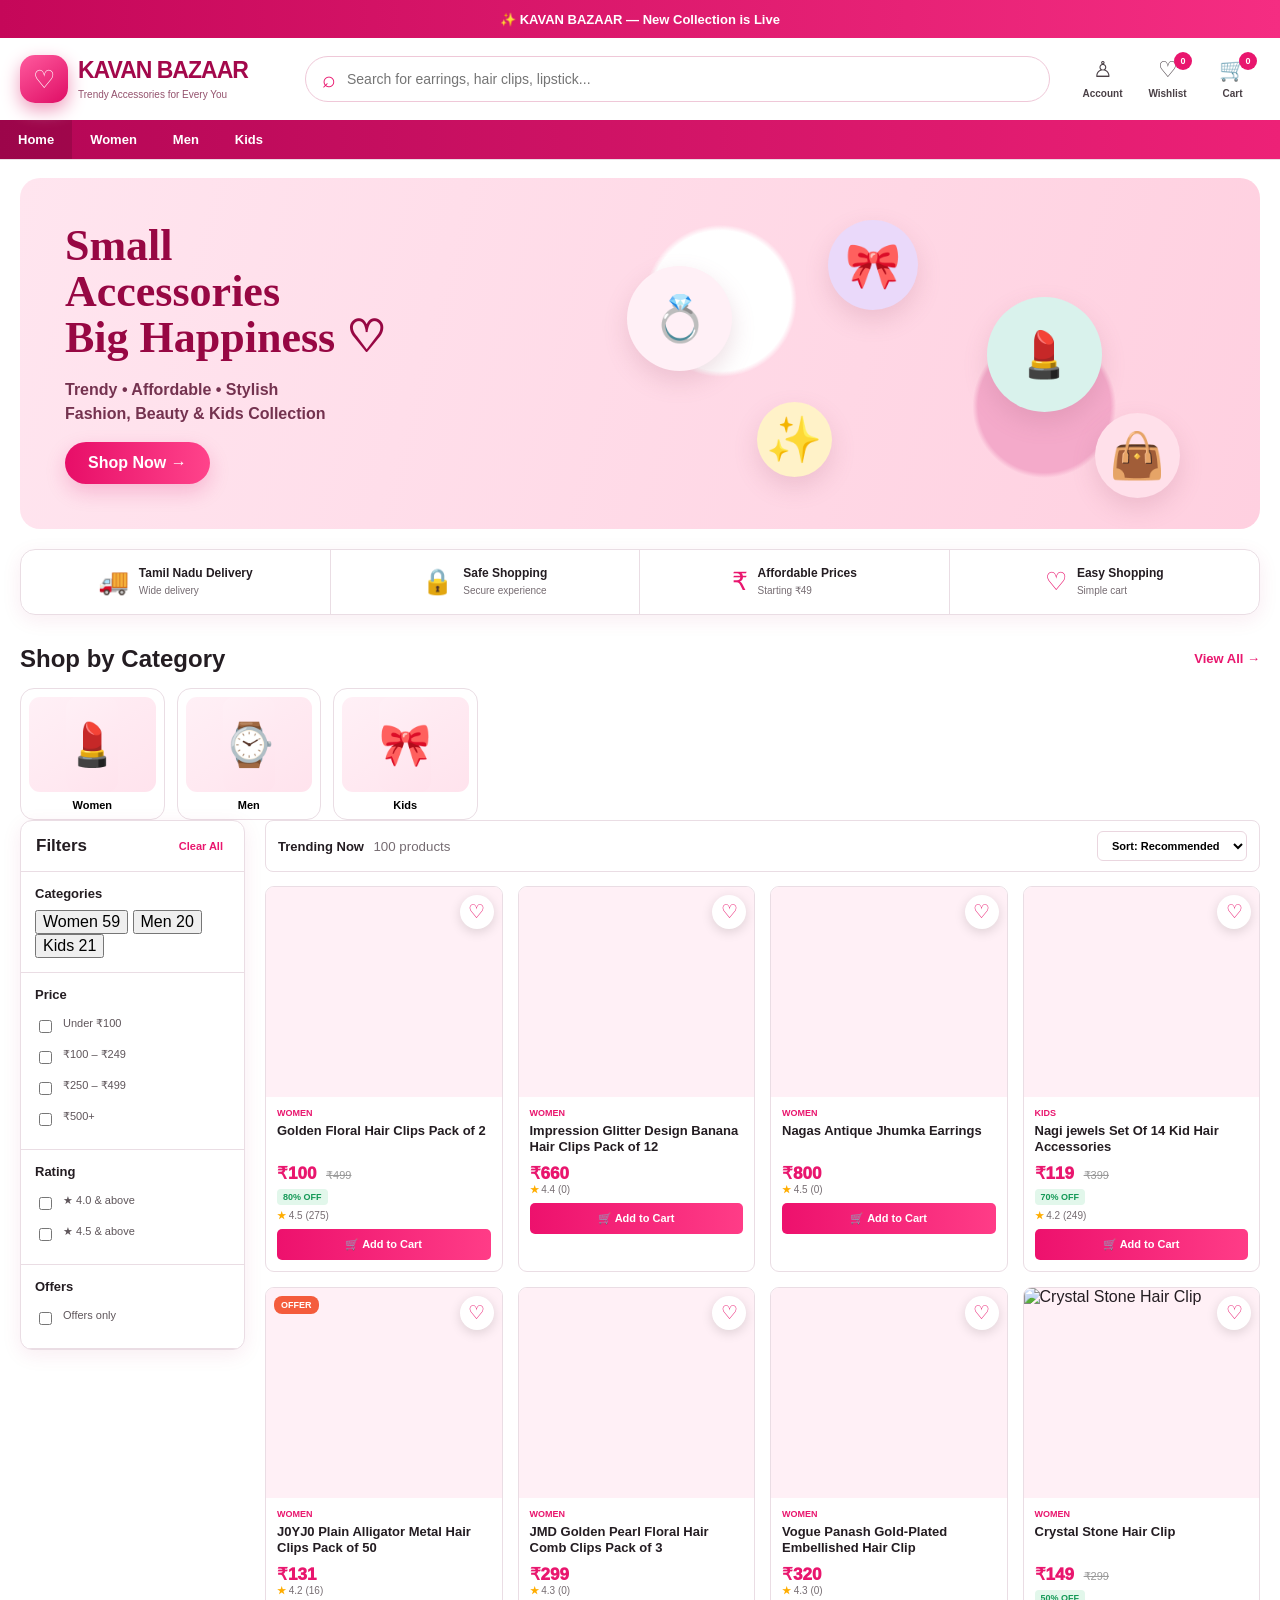
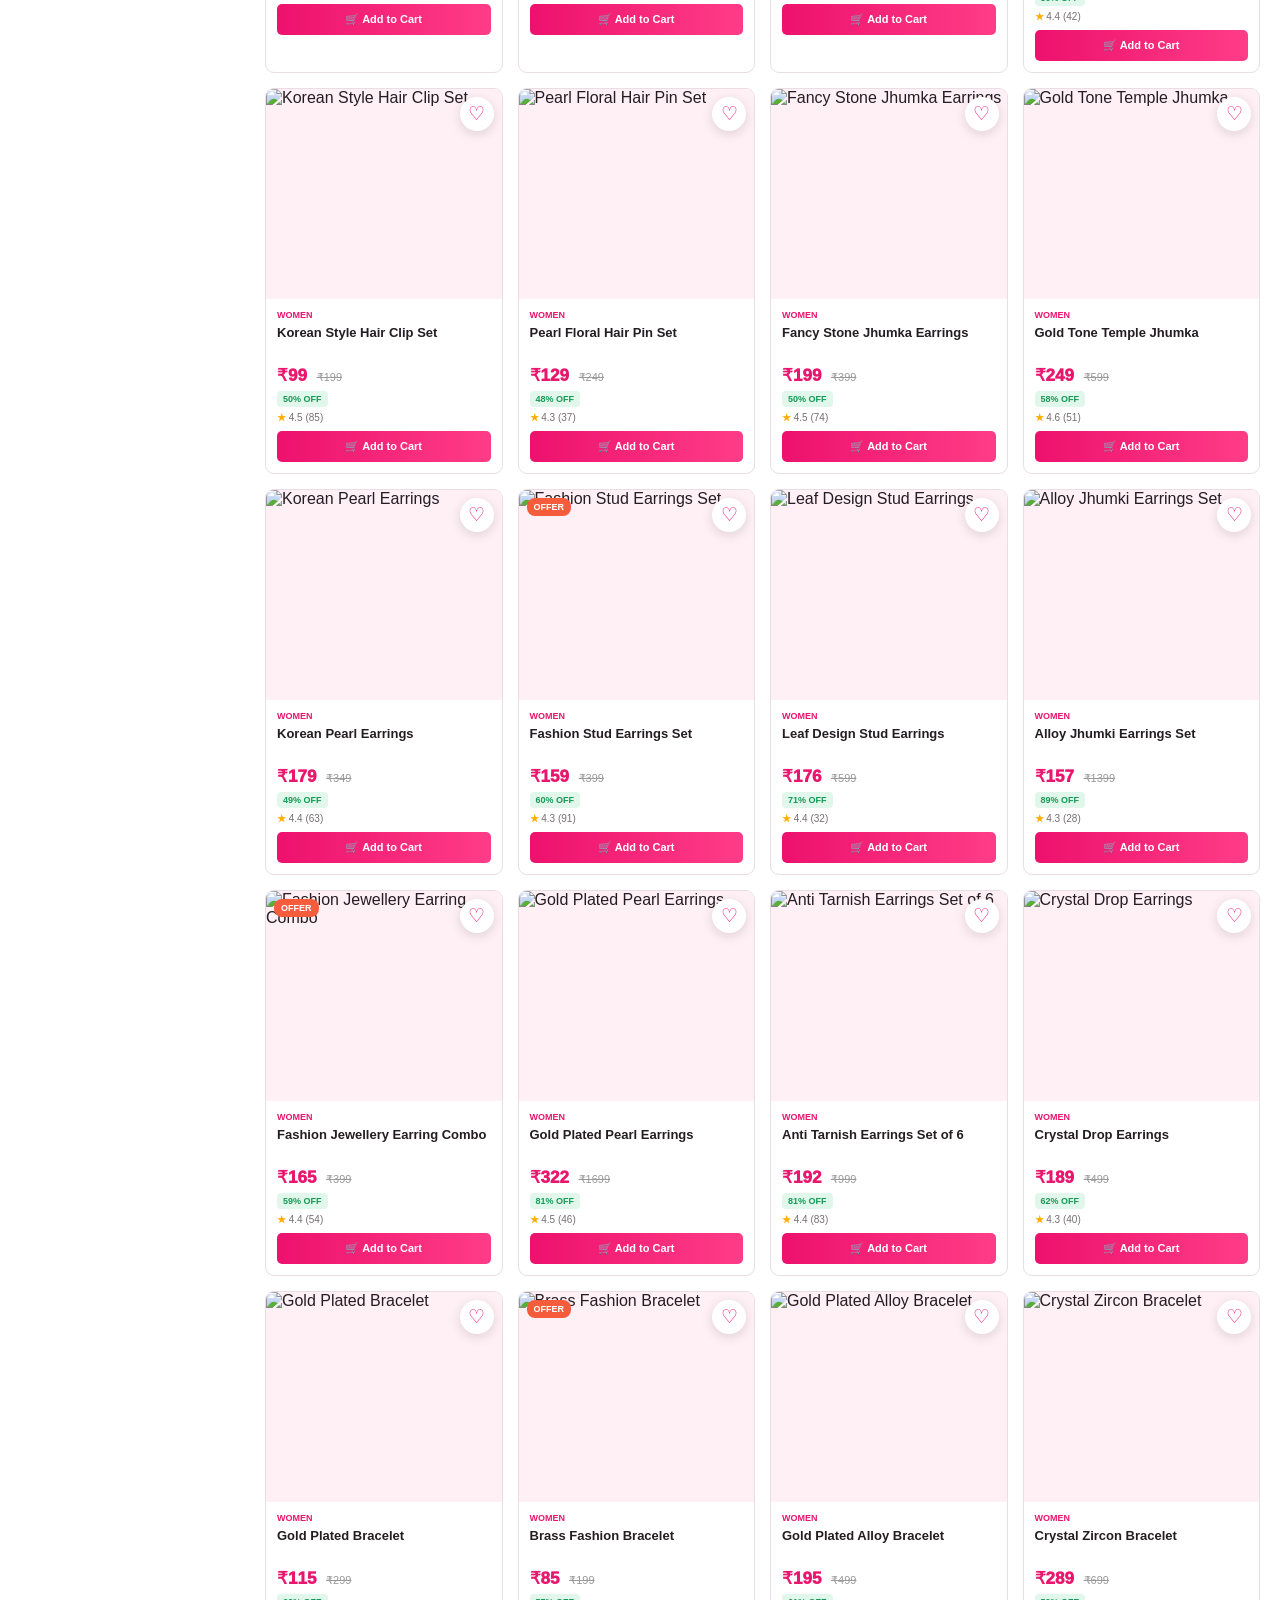
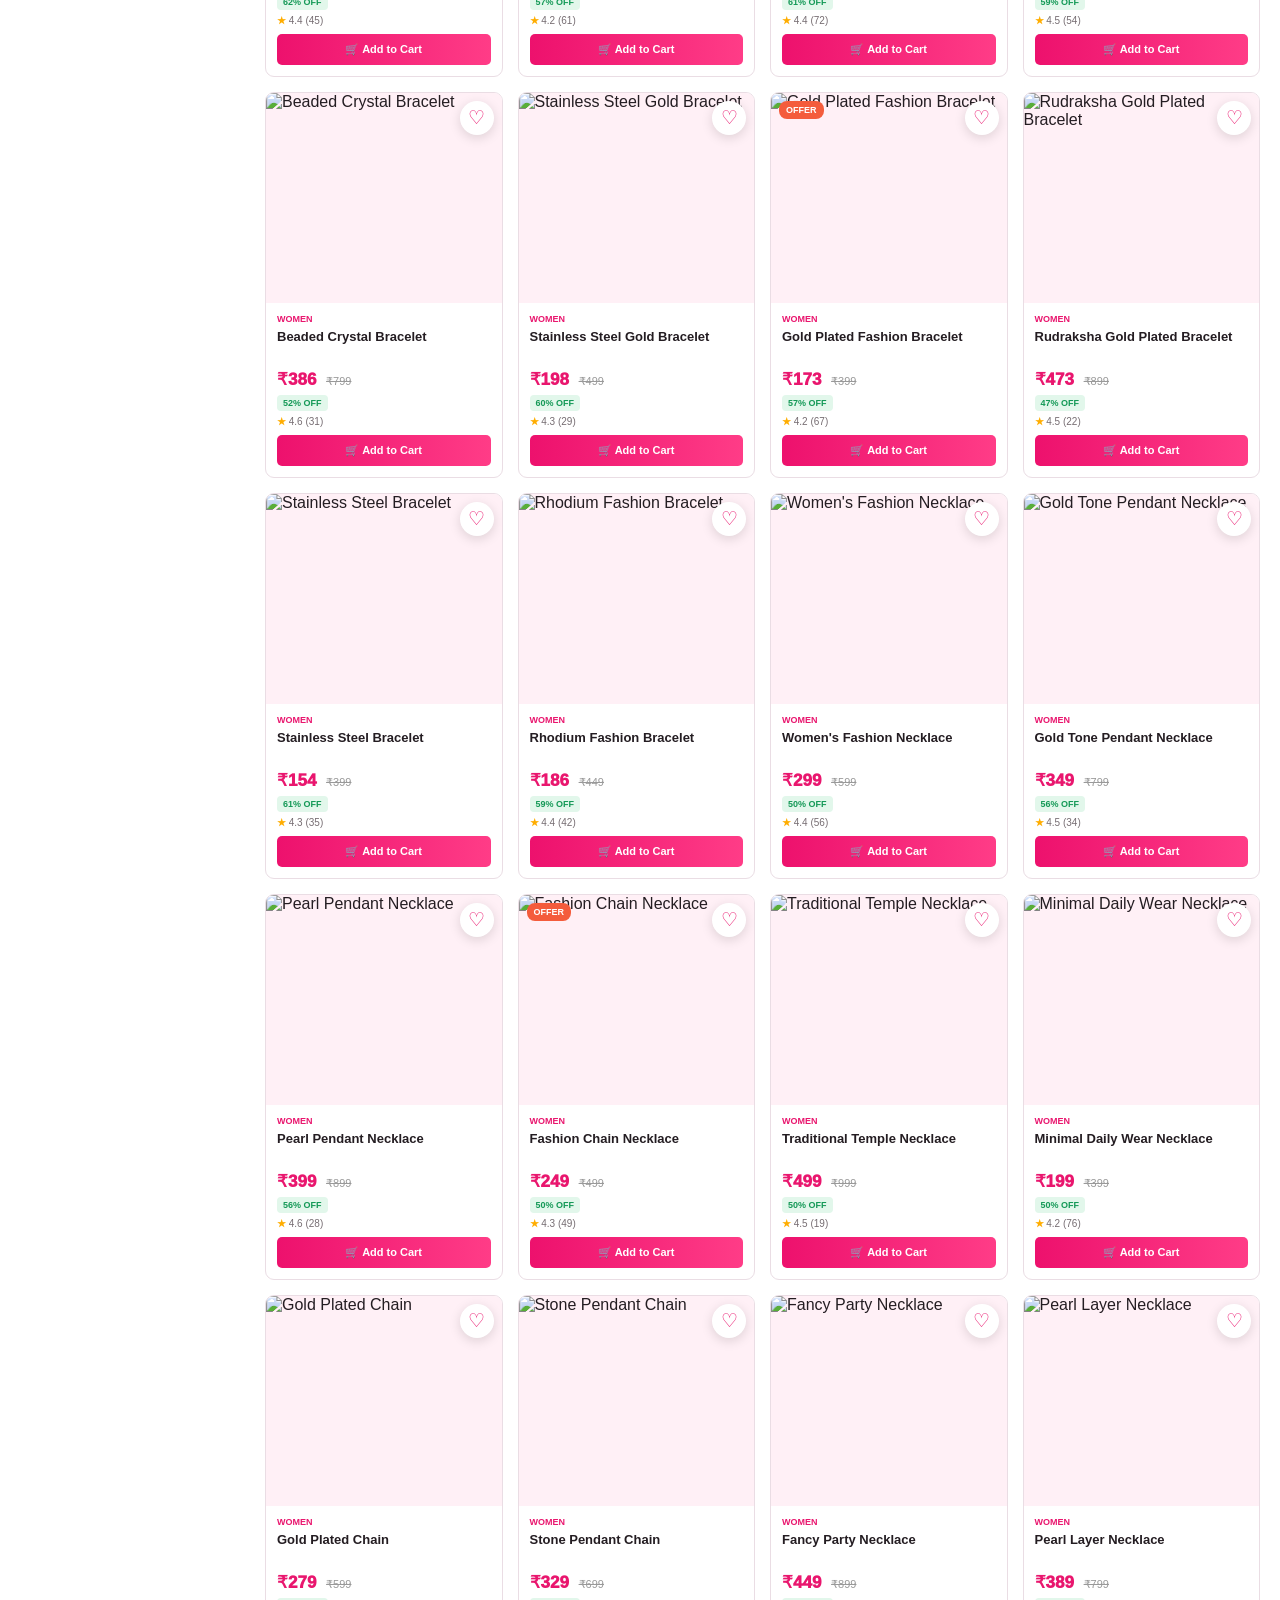
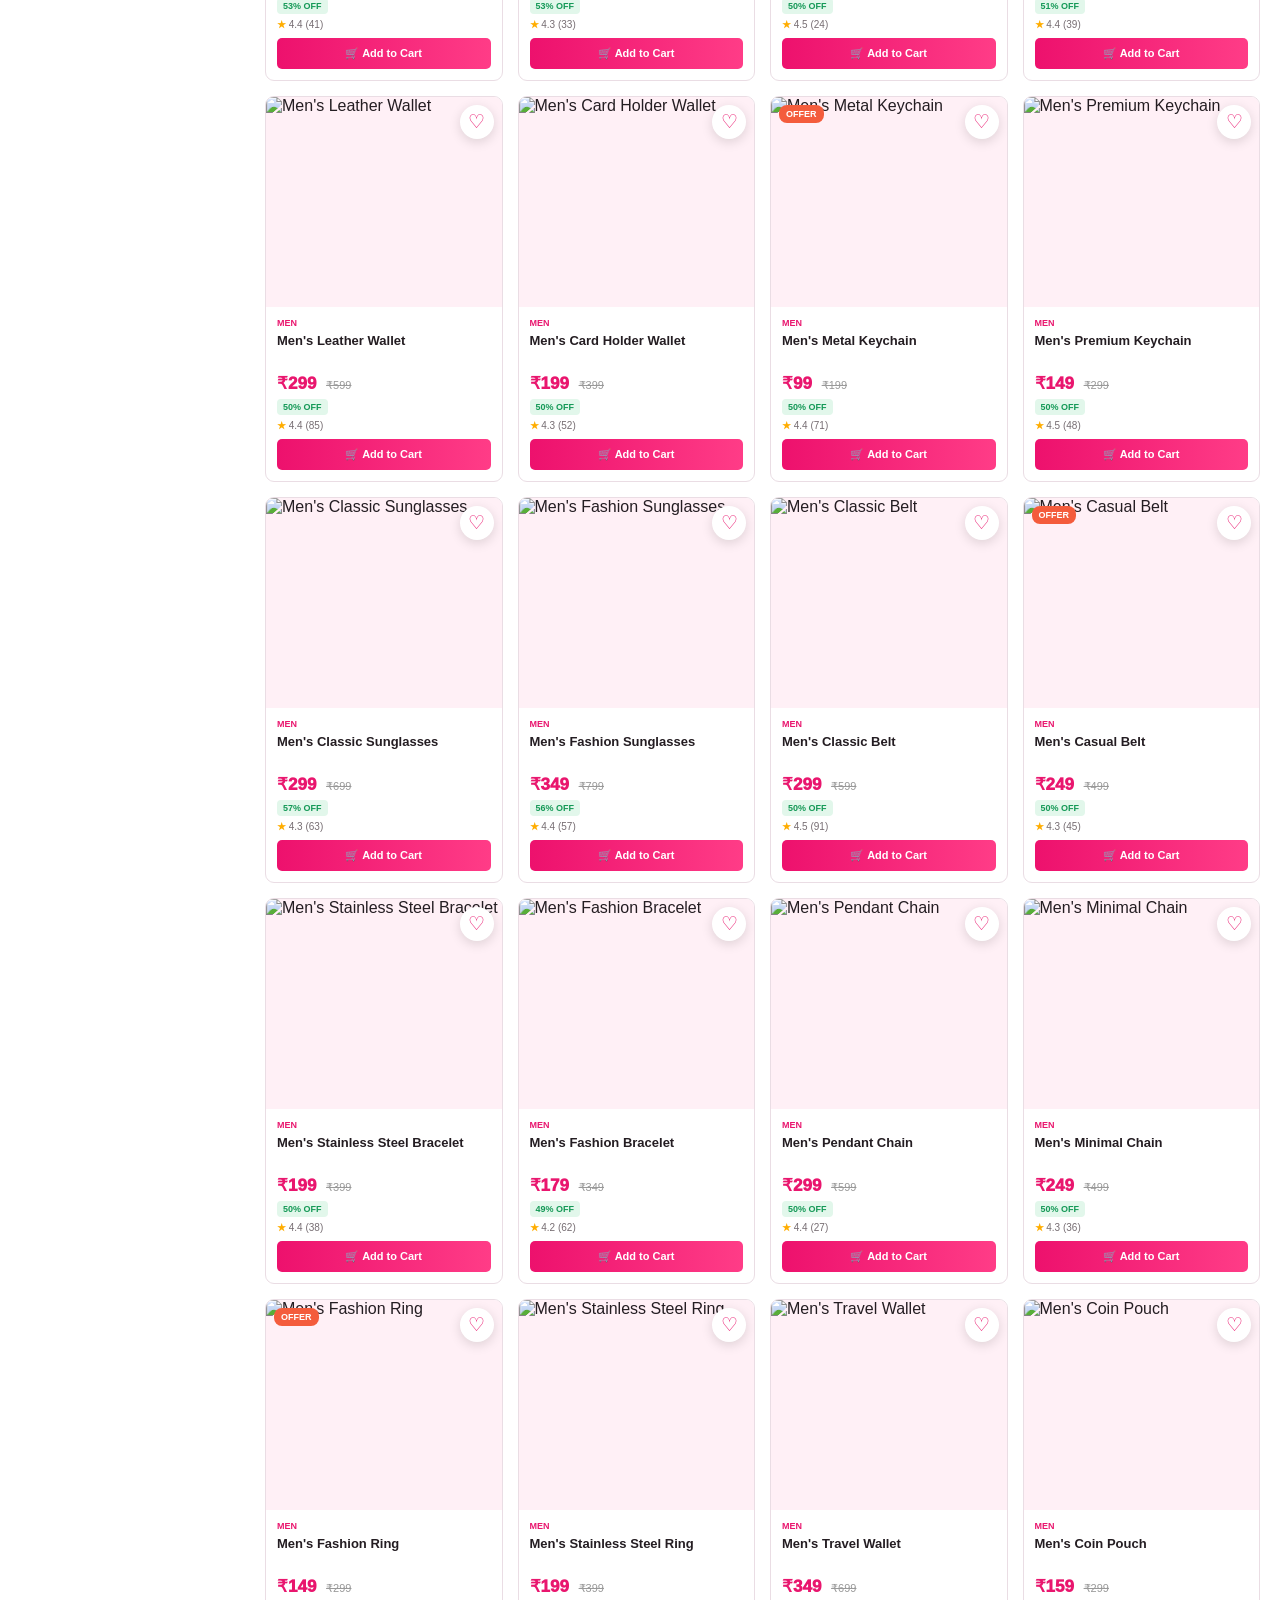
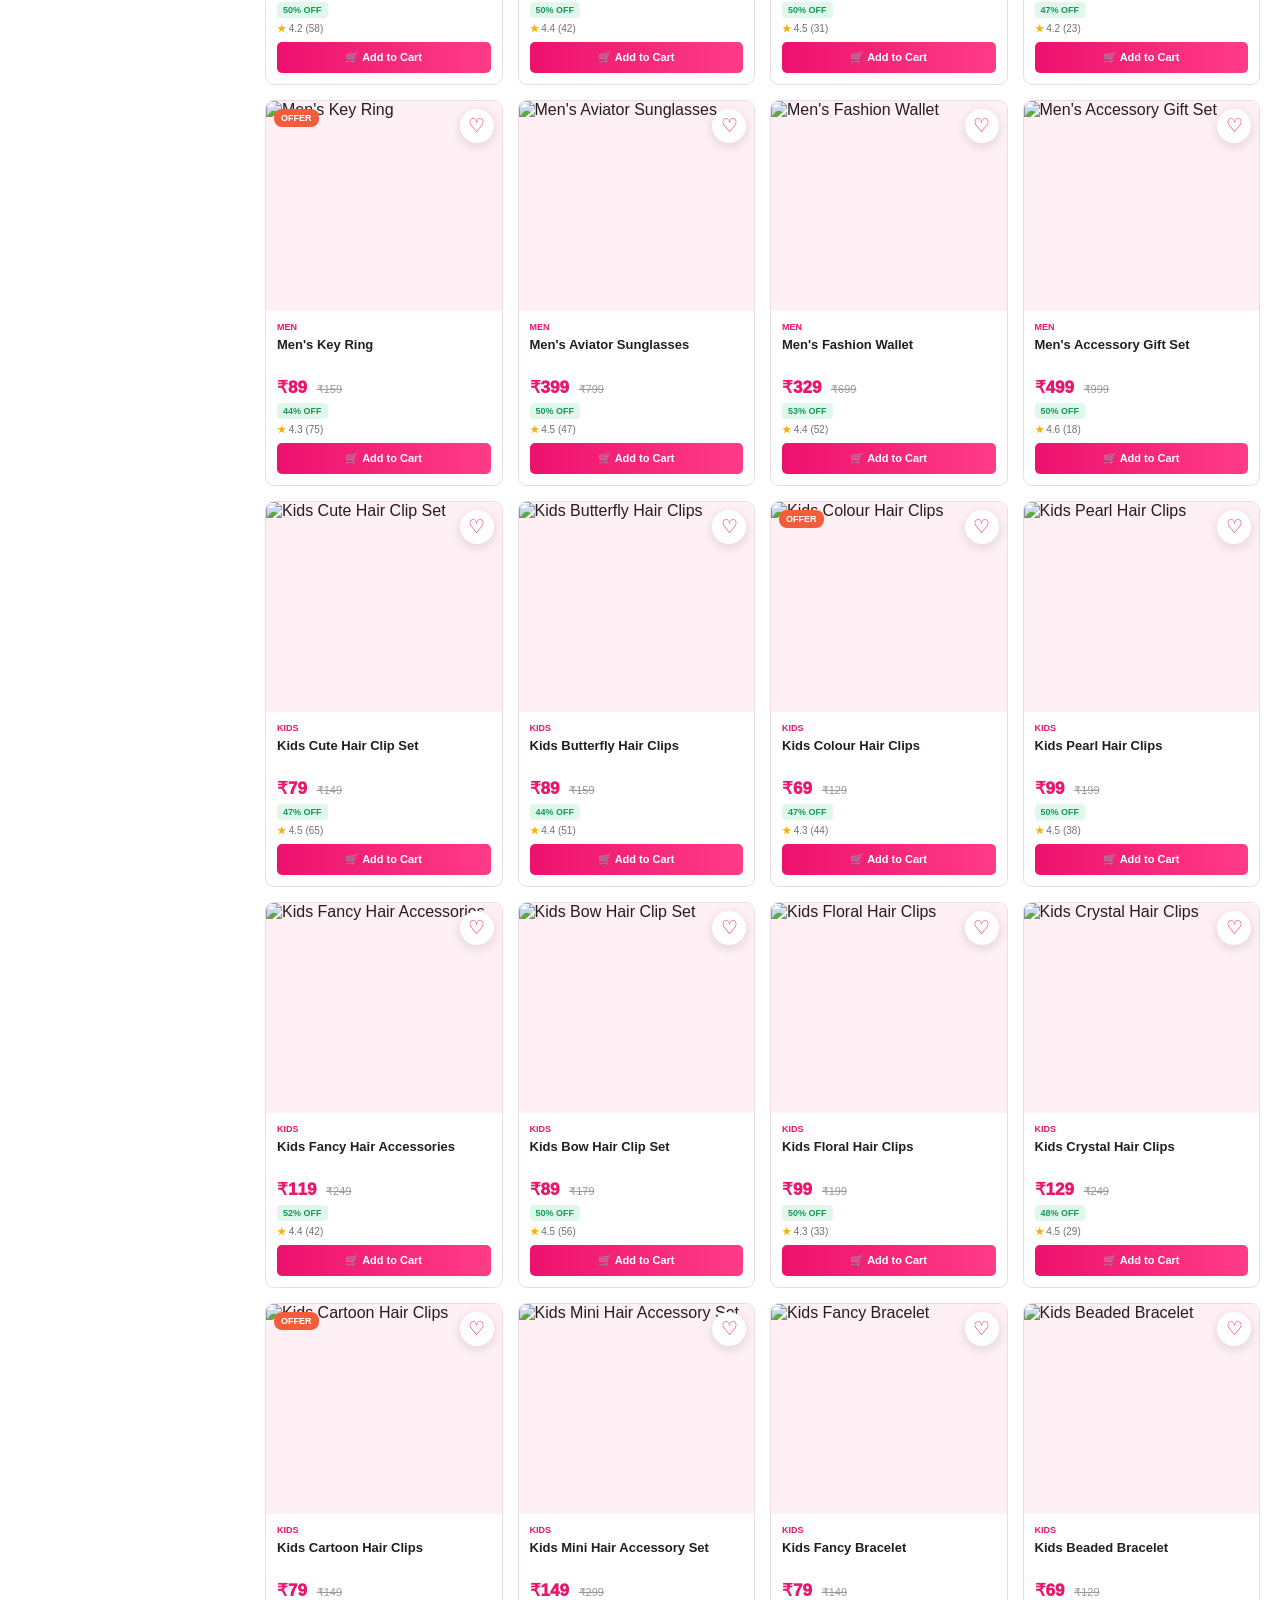
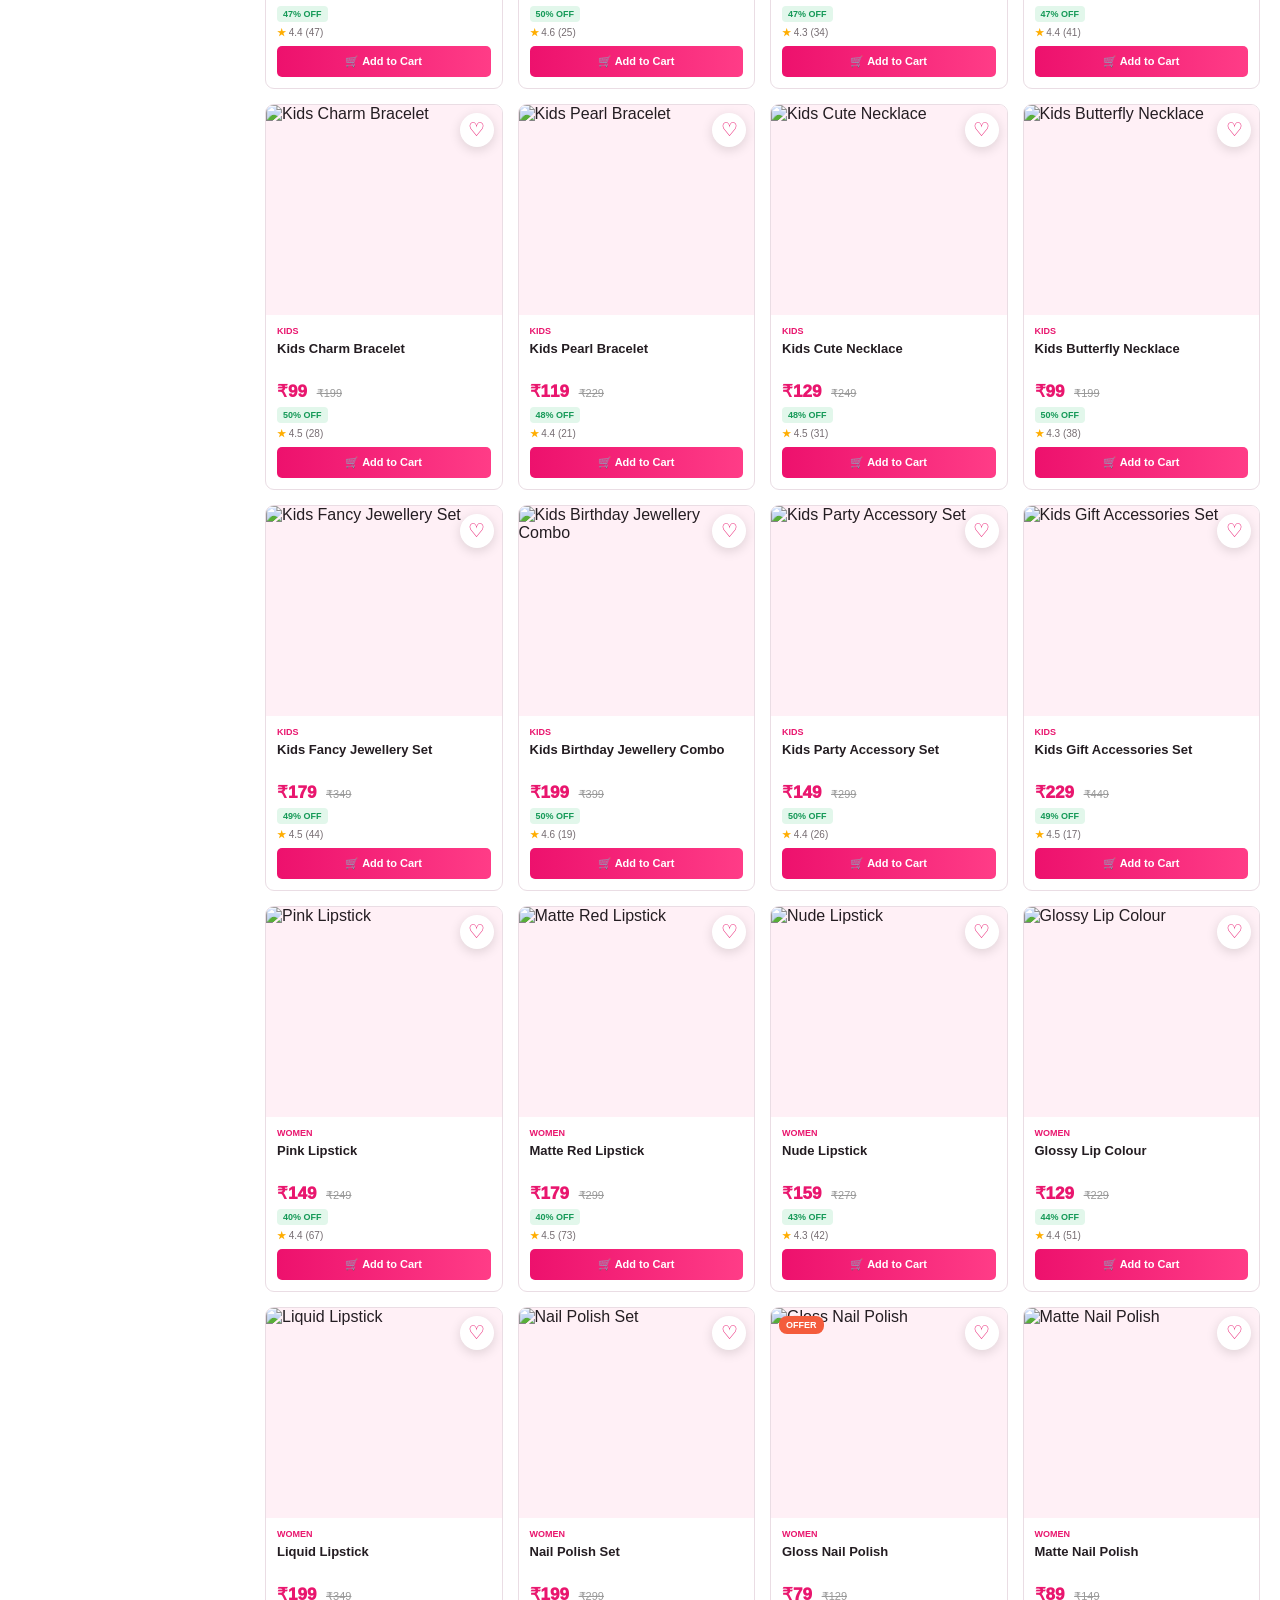
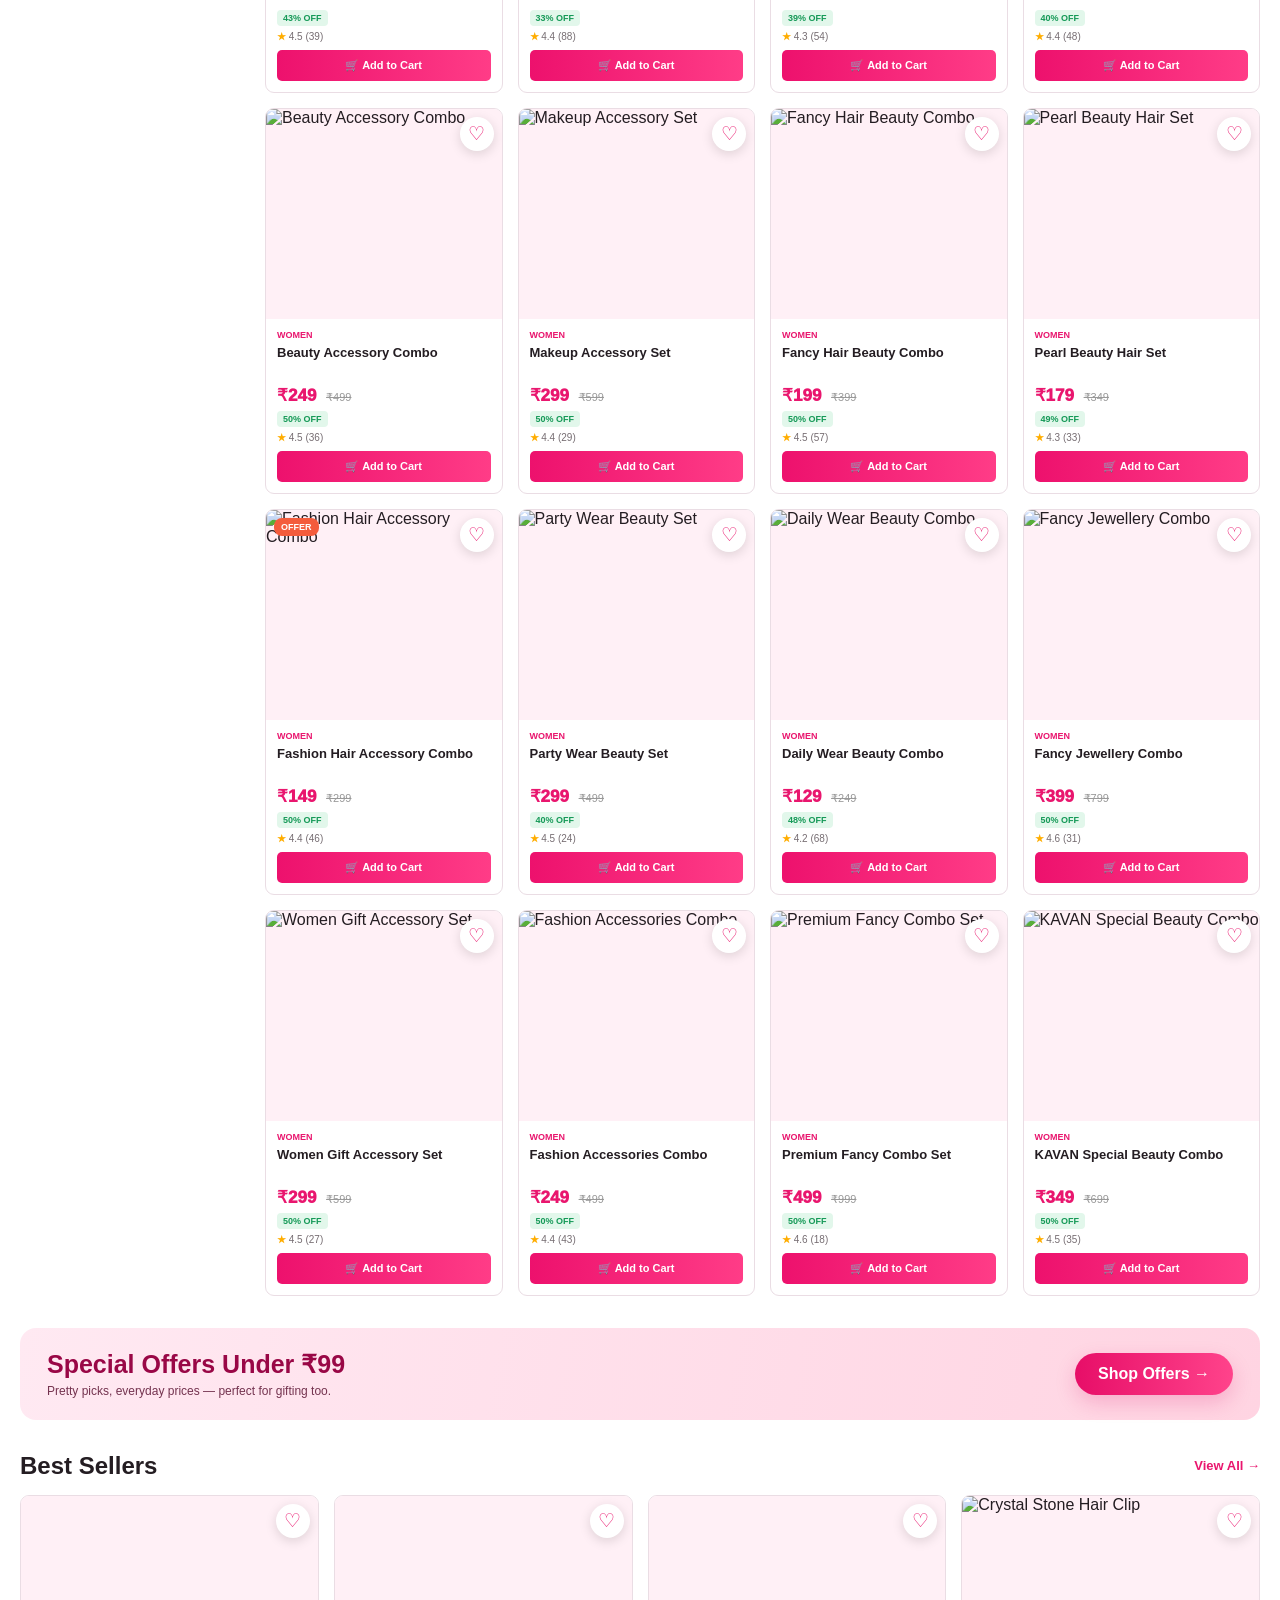
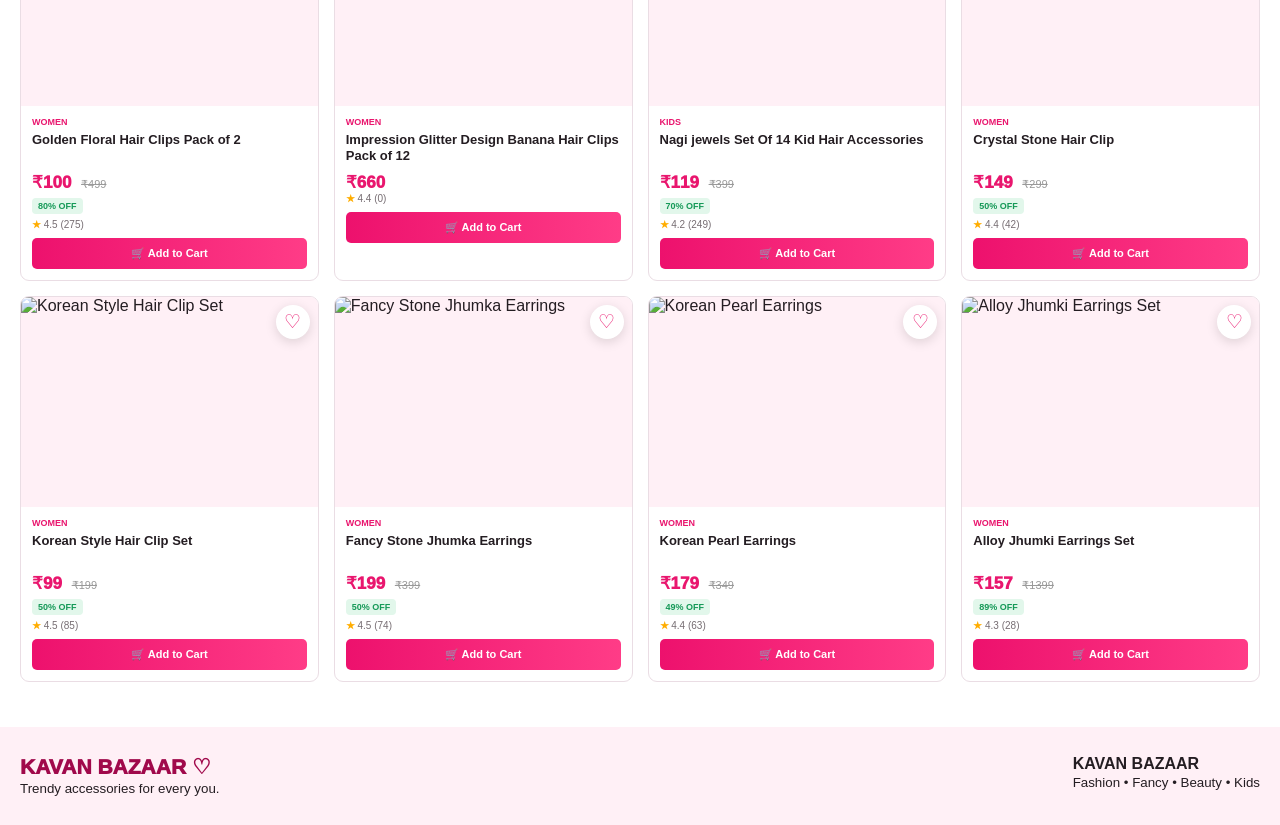
==== commit 7d88ac5d: "Update index.html" ====
--- a/index.html
+++ b/index.html
@@ -204,6 +204,7 @@
   font-weight:900;
   box-shadow:0 8px 20px #d9156835;
 }
+
 .heroVisual{
   position:relative;
   background:
@@ -483,8 +484,7 @@
   font-size:11px;
   font-weight:900;
 }
-
-.promo{
+  .promo{
   margin:32px 0;
   padding:22px 27px;
   border-radius:16px;
@@ -493,11 +493,13 @@
   align-items:center;
   justify-content:space-between;
 }
+
 .promo h3{
   margin:0;
   color:#990746;
   font-size:25px;
 }
+
 .promo p{
   margin:5px 0 0;
   color:#74334f;
@@ -509,12 +511,14 @@
   background:#fff0f6;
   padding:28px 20px;
 }
+
 .footerInner{
   max-width:1300px;
   margin:auto;
   display:flex;
   justify-content:space-between;
 }
+
 .footerBrand{
   color:#a0094b;
   font-size:21px;
@@ -530,7 +534,11 @@
   align-items:flex-end;
   justify-content:center;
 }
-.modal.open{display:flex}
+
+.modal.open{
+  display:flex;
+}
+
 .sheet{
   width:min(620px,100%);
   max-height:85vh;
@@ -539,11 +547,13 @@
   border-radius:24px 24px 0 0;
   padding:20px;
 }
+
 .modalHead{
   display:flex;
   justify-content:space-between;
   align-items:center;
 }
+
 .close{
   width:36px;
   height:36px;
@@ -553,6 +563,7 @@
   color:var(--pink);
   font-size:20px;
 }
+
 .cartRow{
   display:grid;
   grid-template-columns:65px 1fr auto;
@@ -561,6 +572,7 @@
   border-bottom:1px solid #eee;
   align-items:center;
 }
+
 .cartImg{
   width:65px;
   height:65px;
@@ -568,17 +580,20 @@
   overflow:hidden;
   background:#fff0f6;
 }
+
 .cartImg img{
   width:100%;
   height:100%;
   object-fit:cover;
 }
+
 .qty{
   display:flex;
   align-items:center;
   gap:8px;
   margin-top:5px;
 }
+
 .qty button{
   width:25px;
   height:25px;
@@ -587,6 +602,7 @@
   background:#ffe5ef;
   color:var(--pink);
 }
+
 .remove{
   border:0;
   background:none;
@@ -601,13 +617,18 @@
   background:#180b1299;
   z-index:110;
 }
-.drawer.open{display:block}
+
+.drawer.open{
+  display:block;
+}
+
 .drawerPanel{
   height:100%;
   width:min(320px,88vw);
   background:#fff;
   padding:20px;
 }
+
 .drawerPanel a{
   display:block;
   color:var(--text);
@@ -631,21 +652,36 @@
   transition:.2s;
   z-index:200;
 }
+
 .toast.show{
   opacity:1;
   transform:translate(-50%,0);
 }
 
-.mobileBottom{display:none}
+.mobileBottom{
+  display:none;
+}
 
 @media(max-width:1100px){
-  .headerInner{grid-template-columns:220px 1fr auto}
-  .products{grid-template-columns:repeat(3,1fr)}
-  .categories{grid-template-columns:repeat(6,1fr)}
+  .headerInner{
+    grid-template-columns:220px 1fr auto;
+  }
+
+  .products{
+    grid-template-columns:repeat(3,1fr);
+  }
+
+  .categories{
+    grid-template-columns:repeat(6,1fr);
+  }
 }
 
 @media(max-width:900px){
-  .header{display:none}
+
+  .header{
+    display:none;
+  }
+
   .mobileHeader{
     display:block;
     position:sticky;
@@ -654,6 +690,7 @@
     background:#fff;
     border-bottom:1px solid var(--line);
   }
+
   .mobileTop{
     height:65px;
     display:grid;
@@ -661,28 +698,34 @@
     align-items:center;
     padding:6px 13px;
   }
+
   .menuBtn{
     border:0;
     background:#fff;
     color:var(--dark);
     font-size:26px;
   }
+
   .mobileLogo{
     text-align:center;
   }
+
   .mobileLogo strong{
     color:var(--dark);
     font-size:19px;
   }
+
   .mobileLogo small{
     display:block;
     color:#966078;
     font-size:9px;
   }
+
   .mobileActions{
     display:flex;
     gap:4px;
   }
+
   .mobileActions button{
     position:relative;
     border:0;
@@ -690,6 +733,7 @@
     color:var(--dark);
     font-size:21px;
   }
+
   .mobileSearch{
     margin:0 13px 11px;
     height:43px;
@@ -699,10 +743,12 @@
     align-items:center;
     padding:0 13px;
   }
+
   .mobileSearch span{
     color:var(--pink);
     margin-right:8px;
   }
+
   .mobileSearch input{
     width:100%;
     border:0;
@@ -710,54 +756,109 @@
     font-size:13px;
   }
 
-  .container{padding:0 13px}
+  .container{
+    padding:0 13px;
+  }
+
   .hero{
     min-height:240px;
     grid-template-columns:48% 52%;
     border-radius:15px;
     margin:12px 0;
   }
-  .heroText{padding:25px 15px}
-  .heroText h1{font-size:28px}
-  .heroText p{font-size:10px}
-  .primaryBtn{padding:10px 15px;font-size:11px}
-  .circle{font-size:30px}
-  .c1{width:70px;height:70px}
-  .c2{width:65px;height:65px}
-  .c3{width:75px;height:75px}
-  .c4{width:55px;height:55px}
-  .c5{width:60px;height:60px}
+
+  .heroText{
+    padding:25px 15px;
+  }
+
+  .heroText h1{
+    font-size:28px;
+  }
+
+  .heroText p{
+    font-size:10px;
+  }
+
+  .primaryBtn{
+    padding:10px 15px;
+    font-size:11px;
+  }
+
+  .circle{
+    font-size:30px;
+  }
+
+  .c1{
+    width:70px;
+    height:70px;
+  }
+
+  .c2{
+    width:65px;
+    height:65px;
+  }
+
+  .c3{
+    width:75px;
+    height:75px;
+  }
+
+  .c4{
+    width:55px;
+    height:55px;
+  }
+
+  .c5{
+    width:60px;
+    height:60px;
+  }
 
   .trust{
     grid-template-columns:repeat(4,1fr);
     margin-bottom:22px;
   }
+
   .trustItem{
     display:block;
     text-align:center;
     padding:10px 2px;
   }
-  .trustIcon{font-size:20px}
+
+  .trustIcon{
+    font-size:20px;
+  }
+
   .trustItem strong{
     font-size:8px;
   }
-  .trustItem small{display:none}
+
+  .trustItem small{
+    display:none;
+  }
 
   .categories{
     display:flex;
     overflow:auto;
     gap:8px;
   }
+
   .category{
     min-width:85px;
   }
+
   .categoryImage{
     height:70px;
     font-size:30px;
   }
-  .category b{font-size:9px}
-
-  .shopLayout{display:block}
+
+  .category b{
+    font-size:9px;
+  }
+
+  .shopLayout{
+    display:block;
+  }
+
   .filters{
     display:none;
     position:fixed;
@@ -769,7 +870,10 @@
     border-radius:0;
     overflow:auto;
   }
-  .filters.open{display:block}
+
+  .filters.open{
+    display:block;
+  }
 
   .filterMobile{
     display:block;
@@ -785,26 +889,48 @@
   .shopBar{
     margin-bottom:10px;
   }
-  .shopBar small{display:none}
+
+  .shopBar small{
+    display:none;
+  }
 
   .products{
     grid-template-columns:repeat(2,1fr);
     gap:9px;
   }
-  .productImage{height:175px}
-  .productBody{padding:8px}
-  .productName{font-size:12px}
-  .price{font-size:16px}
+
+  .productImage{
+    height:175px;
+  }
+
+  .productBody{
+    padding:8px;
+  }
+
+  .productName{
+    font-size:12px;
+  }
+
+  .price{
+    font-size:16px;
+  }
 
   .promo{
     padding:17px;
   }
-  .promo h3{font-size:19px}
-  .promo p{font-size:10px}
+
+  .promo h3{
+    font-size:19px;
+  }
+
+  .promo p{
+    font-size:10px;
+  }
 
   .footer{
     margin-bottom:65px;
   }
+
   .footerInner{
     display:block;
     text-align:center;
@@ -822,6 +948,7 @@
     border-top:1px solid var(--line);
     z-index:70;
   }
+
   .mobileBottom button{
     border:0;
     background:#fff;
@@ -829,18 +956,22 @@
     font-size:9px;
     font-weight:800;
   }
+
   .mobileBottom span{
     display:block;
     font-size:21px;
     line-height:25px;
   }
+
   .mobileBottom .active{
     color:var(--pink);
   }
 }
 
 @media(min-width:901px){
-  .filterMobile{display:none}
+  .filterMobile{
+    display:none;
+  }
 }
 </style>
 </head>
@@ -869,6 +1000,7 @@
     </label>
 
     <div class="headerActions">
+
       <button class="headBtn" onclick="account()">
         <span>♙</span>
         <small>Account</small>
@@ -885,6 +1017,7 @@
         <small>Cart</small>
         <b class="badge" id="cartCount">0</b>
       </button>
+
     </div>
 
   </div>
@@ -897,6 +1030,7 @@
 <div class="mobileHeader">
 
   <div class="mobileTop">
+
     <button class="menuBtn" onclick="openDrawer()">☰</button>
 
     <div class="mobileLogo">
@@ -905,9 +1039,17 @@
     </div>
 
     <div class="mobileActions">
-      <button onclick="openWishlist()">♡<b class="badge" id="mobileWishCount">0</b></button>
-      <button onclick="openCart()">🛒<b class="badge" id="mobileCartCount">0</b></button>
+      <button onclick="openWishlist()">
+        ♡
+        <b class="badge" id="mobileWishCount">0</b>
+      </button>
+
+      <button onclick="openCart()">
+        🛒
+        <b class="badge" id="mobileCartCount">0</b>
+      </button>
     </div>
+
   </div>
 
   <label class="mobileSearch">
@@ -923,6 +1065,7 @@
 <section class="hero">
 
   <div class="heroText">
+
     <h1>
       Small<br>
       Accessories<br>
@@ -938,14 +1081,17 @@
       onclick="scrollProducts()">
       Shop Now →
     </button>
+
   </div>
 
   <div class="heroVisual">
+
     <div class="circle c1">💍</div>
     <div class="circle c2">🎀</div>
     <div class="circle c3">💄</div>
     <div class="circle c4">✨</div>
     <div class="circle c5">👜</div>
+
   </div>
 
 </section>
@@ -998,1125 +1144,2123 @@
 </section>
 
 <section id="products">
-
-  <div class="sectionTitle">
-    <h2 id="listingTitle">Trending Now</h2>
-
-    <button class="filterMobile"
-      onclick="toggleFilters()">
-      ☰ Filters
-    </button>
-
-    <a href="#products" onclick="resetAll()">View All →</a>
+  <div class="shopLayout">
+
+  <aside class="filters" id="filters">
+
+    <div class="filterTitle">
+      <strong>Filters</strong>
+      <button onclick="clearFilters()">Clear All</button>
+    </div>
+
+    <div class="filterGroup">
+      <strong>Categories</strong>
+      <div id="filterCats"></div>
+    </div>
+
+    <div class="filterGroup">
+      <strong>Price</strong>
+
+      <label>
+        <input type="checkbox" value="0-99" onchange="applyFilters()">
+        Under ₹100
+      </label>
+
+      <label>
+        <input type="checkbox" value="100-249" onchange="applyFilters()">
+        ₹100 – ₹249
+      </label>
+
+      <label>
+        <input type="checkbox" value="250-499" onchange="applyFilters()">
+        ₹250 – ₹499
+      </label>
+
+      <label>
+        <input type="checkbox" value="500-999999" onchange="applyFilters()">
+        ₹500+
+      </label>
+    </div>
+
+    <div class="filterGroup">
+      <strong>Rating</strong>
+
+      <label>
+        <input type="checkbox" value="4" onchange="applyFilters()">
+        ★ 4.0 & above
+      </label>
+
+      <label>
+        <input type="checkbox" value="4.5" onchange="applyFilters()">
+        ★ 4.5 & above
+      </label>
+    </div>
+
+    <div class="filterGroup">
+      <strong>Offers</strong>
+
+      <label>
+        <input id="offerOnly"
+               type="checkbox"
+               onchange="applyFilters()">
+        Offers only
+      </label>
+    </div>
+
+  </aside>
+
+  <div class="productArea">
+
+    <div class="shopBar">
+
+      <div>
+        <strong id="listingTitle">
+          Trending Now
+        </strong>
+
+        <small id="resultCount"></small>
+      </div>
+
+      <button
+        class="filterMobile"
+        onclick="toggleFilters()">
+        ☰ Filters
+      </button>
+
+      <select id="sortSelect"
+              onchange="render()">
+
+        <option value="default">
+          Sort: Recommended
+        </option>
+
+        <option value="low">
+          Price: Low to High
+        </option>
+
+        <option value="high">
+          Price: High to Low
+        </option>
+
+        <option value="rating">
+          Rating
+        </option>
+
+      </select>
+
+    </div>
+
+    <div
+      class="activeFilters"
+      id="activeFilters">
+    </div>
+
+    <div
+      class="products"
+      id="grid">
+    </div>
+
   </div>
 
-  <div class="shopLayout">
-
-    <aside class="filters" id="filters">
-
-      <div class="filterTitle">
-        <strong>Filters</strong>
-        <button onclick="clearFilters()">Clear All</button>
-      </div>
-
-      <div class="filterGroup">
-        <strong>Category</strong>
-
-        <label>
-          <input type="radio" name="cat" value="All" checked>
-          All Products
-        </label>
-
-        <label>
-          <input type="radio" name="cat" value="Earrings">
-          Earrings
-        </label>
-
-        <label>
-          <input type="radio" name="cat" value="Hair Accessories">
-          Hair Accessories
-        </label>
-
-        <label>
-          <input type="radio" name="cat" value="Beauty">
-          Beauty
-        </label>
-
-        <label>
-          <input type="radio" name="cat" value="Fashion">
-          Fashion
-        </label>
-
-        <label>
-          <input type="radio" name="cat" value="Kids">
-          Kids
-        </label>
-      </div>
-
-      <div class="filterGroup">
-        <strong>Price</strong>
-
-        <label>
-          <input type="radio" name="price" value="all" checked>
-          All Prices
-        </label>
-
-        <label>
-          <input type="radio" name="price" value="100">
-          Under ₹100
-        </label>
-
-        <label>
-          <input type="radio" name="price" value="250">
-          ₹100 – ₹249
-        </label>
-
-        <label>
-          <input type="radio" name="price" value="500">
-          ₹250 – ₹499
-        </label>
-
-        <label>
-          <input type="radio" name="price" value="501">
-          ₹500+
-        </label>
-      </div>
-
-      <div class="filterGroup">
-        <strong>Rating</strong>
-
-        <label>
-          <input type="radio" name="rating" value="0" checked>
-          All Ratings
-        </label>
-
-        <label>
-          <input type="radio" name="rating" value="4">
-          ★ 4.0 & above
-        </label>
-
-        <label>
-          <input type="radio" name="rating" value="4.5">
-          ★ 4.5 & above
-        </label>
-      </div>
-
-      <div class="filterGroup">
-        <strong>Discount</strong>
-
-        <label>
-          <input type="radio" name="discount" value="0" checked>
-          All Discounts
-        </label>
-
-        <label>
-          <input type="radio" name="discount" value="10">
-          10% & above
-        </label>
-
-        <label>
-          <input type="radio" name="discount" value="20">
-          20% & above
-        </label>
-
-        <label>
-          <input type="radio" name="discount" value="30">
-          30% & above
-        </label>
-      </div>
-
-    </aside>
-
-    <div>
-
-      <div class="shopBar">
-
-        <div>
-          <strong id="resultCount">100 Products</strong>
-          <small>Curated picks for you</small>
-        </div>
-
-        <select id="sortSelect" onchange="renderProducts()">
-          <option value="popular">Sort by: Popularity</option>
-          <option value="low">Price: Low to High</option>
-          <option value="high">Price: High to Low</option>
-          <option value="rating">Customer Rating</option>
-        </select>
-
-      </div>
-
-      <div class="products" id="productGrid"></div>
-
-    </div>
-
-  </div>
+</div>
 
 </section>
+
 
 <section class="promo">
 
   <div>
     <h3>Special Offers Under ₹99</h3>
-    <p>Pretty picks at everyday prices.</p>
+
+    <p>
+      Pretty picks, everyday prices —
+      perfect for gifting too.
+    </p>
   </div>
 
-  <button class="primaryBtn"
+  <button
+    class="primaryBtn"
     onclick="under99()">
     Shop Offers →
   </button>
 
 </section>
 
+
+<section>
+
+  <div class="sectionTitle">
+
+    <h2>Best Sellers</h2>
+
+    <a href="#products"
+       onclick="resetAll()">
+      View All →
+    </a>
+
+  </div>
+
+  <div
+    class="products"
+    id="best">
+  </div>
+
+</section>
+
 </main>
 
+
 <footer class="footer">
 
   <div class="footerInner">
 
     <div>
-      <div class="footerBrand">KAVAN BAZAAR ♡</div>
-      <small>Trendy accessories for every you.</small>
+      <div class="footerBrand">
+        KAVAN BAZAAR ♡
+      </div>
+
+      <small>
+        Trendy accessories for every you.
+      </small>
     </div>
 
     <div>
-      <strong>Fashion • Fancy • Beauty • Kids</strong><br>
-      <small>Frontend shopping experience</small>
+      <strong>
+        KAVAN BAZAAR
+      </strong>
+
+      <br>
+
+      <small>
+        Fashion • Fancy • Beauty • Kids
+      </small>
     </div>
 
   </div>
 
 </footer>
 
-<div class="drawer" id="drawer">
+
+<!-- DRAWER -->
+
+<div
+  class="drawer"
+  id="drawer">
+
   <div class="drawerPanel">
+
     <div class="modalHead">
-      <strong>KAVAN BAZAAR</strong>
-      <button class="close" onclick="closeDrawer()">×</button>
+
+      <strong>
+        KAVAN BAZAAR
+      </strong>
+
+      <button
+        class="close"
+        onclick="closeDrawer()">
+        ×
+      </button>
+
     </div>
+
     <div id="drawerLinks"></div>
+
   </div>
+
 </div>
 
-<div class="modal" id="cartModal">
+
+<!-- CART -->
+
+<div
+  class="modal"
+  id="cartModal">
 
   <div class="sheet">
 
     <div class="modalHead">
+
       <h2>Your Cart</h2>
-      <button class="close" onclick="closeCart()">×</button>
+
+      <button
+        class="close"
+        onclick="closeCart()">
+        ×
+      </button>
+
     </div>
 
     <div id="cartBody"></div>
-    <div id="cartFooter"></div>
+
+    <div id="cartFoot"></div>
 
   </div>
 
 </div>
 
-<div class="modal" id="wishlistModal">
+
+<!-- WISHLIST -->
+
+<div
+  class="modal"
+  id="wishModal">
 
   <div class="sheet">
 
     <div class="modalHead">
+
       <h2>Wishlist</h2>
-      <button class="close" onclick="closeWishlist()">×</button>
+
+      <button
+        class="close"
+        onclick="closeWish()">
+        ×
+      </button>
+
     </div>
 
-    <div id="wishlistBody"></div>
+    <div id="wishBody"></div>
 
   </div>
 
 </div>
 
-<div class="toast" id="toast"></div>
+
+<div
+  class="toast"
+  id="toast">
+</div>
+
+
+<!-- MOBILE BOTTOM -->
 
 <nav class="mobileBottom">
 
-  <button class="active" onclick="home()">
-    <span>⌂</span>Home
+  <button
+    class="active"
+    onclick="home()">
+
+    <span>⌂</span>
+    Home
+
   </button>
 
-  <button onclick="scrollCategories()">
-    <span>▦</span>Categories
+  <button
+    onclick="document.querySelector('#products').scrollIntoView({behavior:'smooth'})">
+
+    <span>▦</span>
+    Products
+
   </button>
 
-  <button onclick="openWishlist()">
-    <span>♡</span>Wishlist
+  <button
+    onclick="openWishlist()">
+
+    <span>♡</span>
+    Wishlist
+
   </button>
 
-  <button onclick="openCart()">
-    <span>🛒</span>Cart
+  <button
+    onclick="openCart()">
+
+    <span>🛒</span>
+    Cart
+
   </button>
 
-  <button onclick="account()">
-    <span>♙</span>Account
+  <button
+    onclick="account()">
+
+    <span>♙</span>
+    Account
+
   </button>
 
 </nav>
 
+
 <script>
 
-/* =========================
+/* =========================================
    KAVAN BAZAAR
-   100 PRODUCTS
-========================= */
-
-const categories = [
-  "Earrings",
-  "Hair Accessories",
-  "Beauty",
-  "Fashion",
+   PRODUCT DATA
+========================================= */
+
+const cats = [
+  "Women",
+  "Men",
   "Kids"
 ];
 
-const categoryIcons = {
-  "Earrings":"💎",
-  "Hair Accessories":"🎀",
-  "Beauty":"💄",
-  "Fashion":"👗",
-  "Kids":"🧸"
+
+/*
+  100 PRODUCT BASE
+
+  ID
+  Name
+  Category
+  Price
+  MRP
+  Rating
+  Reviews
+  Badge
+  Type
+*/
+
+const seed = [
+
+["1","Golden Floral Hair Clips Pack of 2","Women",100,499,4.5,275,"Bestseller","hair"],
+
+["2","Glitter Design Banana Hair Clips Pack of 12","Women",660,660,4.4,0,"Trending","hair"],
+
+["3","Nagas Antique Jhumka Earrings","Women",800,800,4.5,0,"Premium","ear"],
+
+["4","Kids Hair Accessories Set of 14","Kids",119,399,4.2,249,"Popular","kids"],
+
+["5","Plain Alligator Metal Hair Clips Pack of 50","Women",131,131,4.2,16,"Offer","hair"],
+
+["6","Golden Pearl Floral Hair Comb Clips Pack of 3","Women",299,299,4.3,0,"New","hair"],
+
+["7","Gold Plated Embellished Hair Clip","Women",320,320,4.3,0,"Premium","hair"],
+
+["8","Crystal Stone Hair Clip","Women",149,299,4.4,42,"Trending","hair"],
+
+["9","Korean Style Hair Clip Set","Women",99,199,4.5,85,"Popular","hair"],
+
+["10","Pearl Floral Hair Pin Set","Women",129,249,4.3,37,"New","hair"],
+
+["11","Fancy Stone Jhumka Earrings","Women",199,399,4.5,74,"Bestseller","ear"],
+
+["12","Gold Tone Temple Jhumka","Women",249,599,4.6,51,"Premium","ear"],
+
+["13","Korean Pearl Earrings","Women",179,349,4.4,63,"Trending","ear"],
+
+["14","Fashion Stud Earrings Set","Women",159,399,4.3,91,"Offer","ear"],
+
+["15","Leaf Design Stud Earrings","Women",176,599,4.4,32,"New","ear"],
+
+["16","Alloy Jhumki Earrings Set","Women",157,1399,4.3,28,"Popular","ear"],
+
+["17","Fashion Jewellery Earring Combo","Women",165,399,4.4,54,"Offer","ear"],
+
+["18","Gold Plated Pearl Earrings","Women",322,1699,4.5,46,"Premium","ear"],
+
+["19","Anti Tarnish Earrings Set of 6","Women",192,999,4.4,83,"Bestseller","ear"],
+
+["20","Crystal Drop Earrings","Women",189,499,4.3,40,"New","ear"],
+
+["21","Gold Plated Bracelet","Women",115,299,4.4,45,"Popular","brace"],
+
+["22","Brass Fashion Bracelet","Women",85,199,4.2,61,"Offer","brace"],
+
+["23","Gold Plated Alloy Bracelet","Women",195,499,4.4,72,"Trending","brace"],
+
+["24","Crystal Zircon Bracelet","Women",289,699,4.5,54,"Premium","brace"],
+
+["25","Beaded Crystal Bracelet","Women",386,799,4.6,31,"New","brace"],
+
+["26","Stainless Steel Gold Bracelet","Women",198,499,4.3,29,"Popular","brace"],
+
+["27","Gold Plated Fashion Bracelet","Women",173,399,4.2,67,"Offer","brace"],
+
+["28","Rudraksha Gold Plated Bracelet","Women",473,899,4.5,22,"Premium","brace"],
+
+["29","Stainless Steel Bracelet","Women",154,399,4.3,35,"New","brace"],
+
+["30","Rhodium Fashion Bracelet","Women",186,449,4.4,42,"Trending","brace"],
+
+["31","Women's Fashion Necklace","Women",299,599,4.4,56,"Popular","neck"],
+
+["32","Gold Tone Pendant Necklace","Women",349,799,4.5,34,"Premium","neck"],
+
+["33","Pearl Pendant Necklace","Women",399,899,4.6,28,"New","neck"],
+
+["34","Fashion Chain Necklace","Women",249,499,4.3,49,"Offer","neck"],
+
+["35","Traditional Temple Necklace","Women",499,999,4.5,19,"Premium","neck"],
+
+["36","Minimal Daily Wear Necklace","Women",199,399,4.2,76,"Popular","neck"],
+
+["37","Gold Plated Chain","Women",279,599,4.4,41,"Trending","neck"],
+
+["38","Stone Pendant Chain","Women",329,699,4.3,33,"New","neck"],
+
+["39","Fancy Party Necklace","Women",449,899,4.5,24,"Premium","neck"],
+
+["40","Pearl Layer Necklace","Women",389,799,4.4,39,"Bestseller","neck"],
+
+
+/* MEN — FANCY / ACCESSORIES ONLY */
+
+["41","Men's Leather Wallet","Men",299,599,4.4,85,"Popular","wallet"],
+
+["42","Men's Card Holder Wallet","Men",199,399,4.3,52,"New","wallet"],
+
+["43","Men's Metal Keychain","Men",99,199,4.4,71,"Offer","key"],
+
+["44","Men's Premium Keychain","Men",149,299,4.5,48,"Trending","key"],
+
+["45","Men's Classic Sunglasses","Men",299,699,4.3,63,"Popular","glass"],
+
+["46","Men's Fashion Sunglasses","Men",349,799,4.4,57,"New","glass"],
+
+["47","Men's Classic Belt","Men",299,599,4.5,91,"Bestseller","belt"],
+
+["48","Men's Casual Belt","Men",249,499,4.3,45,"Offer","belt"],
+
+["49","Men's Stainless Steel Bracelet","Men",199,399,4.4,38,"Trending","brace"],
+
+["50","Men's Fashion Bracelet","Men",179,349,4.2,62,"Popular","brace"],
+
+["51","Men's Pendant Chain","Men",299,599,4.4,27,"New","neck"],
+
+["52","Men's Minimal Chain","Men",249,499,4.3,36,"Popular","neck"],
+
+["53","Men's Fashion Ring","Men",149,299,4.2,58,"Offer","ring"],
+
+["54","Men's Stainless Steel Ring","Men",199,399,4.4,42,"Trending","ring"],
+
+["55","Men's Travel Wallet","Men",349,699,4.5,31,"Premium","wallet"],
+
+["56","Men's Coin Pouch","Men",159,299,4.2,23,"New","wallet"],
+
+["57","Men's Key Ring","Men",89,159,4.3,75,"Offer","key"],
+
+["58","Men's Aviator Sunglasses","Men",399,799,4.5,47,"Bestseller","glass"],
+
+["59","Men's Fashion Wallet","Men",329,699,4.4,52,"Popular","wallet"],
+
+["60","Men's Accessory Gift Set","Men",499,999,4.6,18,"Premium","combo"],
+
+
+/* KIDS */
+
+["61","Kids Cute Hair Clip Set","Kids",79,149,4.5,65,"Popular","kids"],
+
+["62","Kids Butterfly Hair Clips","Kids",89,159,4.4,51,"Trending","kids"],
+
+["63","Kids Colour Hair Clips","Kids",69,129,4.3,44,"Offer","kids"],
+
+["64","Kids Pearl Hair Clips","Kids",99,199,4.5,38,"New","kids"],
+
+["65","Kids Fancy Hair Accessories","Kids",119,249,4.4,42,"Popular","kids"],
+
+["66","Kids Bow Hair Clip Set","Kids",89,179,4.5,56,"Bestseller","kids"],
+
+["67","Kids Floral Hair Clips","Kids",99,199,4.3,33,"New","kids"],
+
+["68","Kids Crystal Hair Clips","Kids",129,249,4.5,29,"Trending","kids"],
+
+["69","Kids Cartoon Hair Clips","Kids",79,149,4.4,47,"Offer","kids"],
+
+["70","Kids Mini Hair Accessory Set","Kids",149,299,4.6,25,"Premium","kids"],
+
+["71","Kids Fancy Bracelet","Kids",79,149,4.3,34,"Popular","brace"],
+
+["72","Kids Beaded Bracelet","Kids",69,129,4.4,41,"New","brace"],
+
+["73","Kids Charm Bracelet","Kids",99,199,4.5,28,"Trending","brace"],
+
+["74","Kids Pearl Bracelet","Kids",119,229,4.4,21,"Premium","brace"],
+
+["75","Kids Cute Necklace","Kids",129,249,4.5,31,"Popular","neck"],
+
+["76","Kids Butterfly Necklace","Kids",99,199,4.3,38,"New","neck"],
+
+["77","Kids Fancy Jewellery Set","Kids",179,349,4.5,44,"Bestseller","combo"],
+
+["78","Kids Birthday Jewellery Combo","Kids",199,399,4.6,19,"Premium","combo"],
+
+["79","Kids Party Accessory Set","Kids",149,299,4.4,26,"Trending","combo"],
+
+["80","Kids Gift Accessories Set","Kids",229,449,4.5,17,"Premium","combo"],
+
+
+/* WOMEN BEAUTY */
+
+["81","Pink Lipstick","Women",149,249,4.4,67,"Popular","beauty"],
+
+["82","Matte Red Lipstick","Women",179,299,4.5,73,"Bestseller","beauty"],
+
+["83","Nude Lipstick","Women",159,279,4.3,42,"New","beauty"],
+
+["84","Glossy Lip Colour","Women",129,229,4.4,51,"Trending","beauty"],
+
+["85","Liquid Lipstick","Women",199,349,4.5,39,"Premium","beauty"],
+
+["86","Nail Polish Set","Women",199,299,4.4,88,"Popular","nail"],
+
+["87","Gloss Nail Polish","Women",79,129,4.3,54,"Offer","nail"],
+
+["88","Matte Nail Polish","Women",89,149,4.4,48,"New","nail"],
+
+["89","Beauty Accessory Combo","Women",249,499,4.5,36,"Combo","beauty"],
+
+["90","Makeup Accessory Set","Women",299,599,4.4,29,"Premium","beauty"],
+
+["91","Fancy Hair Beauty Combo","Women",199,399,4.5,57,"Bestseller","beauty"],
+
+["92","Pearl Beauty Hair Set","Women",179,349,4.3,33,"New","beauty"],
+
+["93","Fashion Hair Accessory Combo","Women",149,299,4.4,46,"Offer","beauty"],
+
+["94","Party Wear Beauty Set","Women",299,499,4.5,24,"Premium","beauty"],
+
+["95","Daily Wear Beauty Combo","Women",129,249,4.2,68,"Popular","beauty"],
+
+["96","Fancy Jewellery Combo","Women",399,799,4.6,31,"Premium","combo"],
+
+["97","Women Gift Accessory Set","Women",299,599,4.5,27,"Bestseller","combo"],
+
+["98","Fashion Accessories Combo","Women",249,499,4.4,43,"Trending","combo"],
+
+["99","Premium Fancy Combo Set","Women",499,999,4.6,18,"Premium","combo"],
+
+["100","KAVAN Special Beauty Combo","Women",349,699,4.5,35,"Bestseller","combo"]
+
+];
+
+
+/* =========================================
+   REAL PRODUCT PHOTOS
+========================================= */
+
+const verifiedProducts = {
+
+  "1":[
+    "Golden Floral Hair Clips Pack of 2",
+    100,
+    499,
+    4.5,
+    275,
+    "https://rukminim3.flixcart.com/image/824/972/xif0q/shopsy-hair-accessory/i/j/c/korean-style-women-s-and-girls-golden-hair-clips-pack-of-2-2-original-imagx8pnzvezerae.jpeg?crop=false&q=60"
+  ],
+
+  "2":[
+    "Impression Glitter Design Banana Hair Clips Pack of 12",
+    660,
+    660,
+    4.4,
+    0,
+    "https://impression4u.com/cdn/shop/files/WhatsAppImage2025-04-18at5.34.17PM.jpg?v=1744981203"
+  ],
+
+  "3":[
+    "Nagas Antique Jhumka Earrings",
+    800,
+    800,
+    4.5,
+    0,
+    "https://aspfashionjewellery.com/cdn/shop/files/Picsart_23-06-30_15-25-59-300.jpg?v=1688211968"
+  ],
+
+  "4":[
+    "Nagi jewels Set Of 14 Kid Hair Accessories",
+    119,
+    399,
+    4.2,
+    249,
+    "https://images.meesho.com/images/products/258288635/onf0g_512.webp?width=512"
+  ],
+
+  "5":[
+    "J0YJ0 Plain Alligator Metal Hair Clips Pack of 50",
+    131,
+    131,
+    4.2,
+    16,
+    "https://images.meesho.com/images/products/456057457/zjhau_512.webp"
+  ],
+
+  "6":[
+    "JMD Golden Pearl Floral Hair Comb Clips Pack of 3",
+    299,
+    299,
+    4.3,
+    0,
+    "https://images.meesho.com/images/products/714028836/liiay_512.webp?width=512"
+  ],
+
+  "7":[
+    "Vogue Panash Gold-Plated Embellished Hair Clip",
+    320,
+    320,
+    4.3,
+    0,
+    "https://assets.ajio.com/medias/sys_master/root/20240808/vCHD/66b4dac81d763220fa6a9a5c/-1117Wx1400H-700272895-gold-MODEL.jpg"
+  ]
+
 };
 
-const products = [];
-
-const baseProducts = [
-
-["Traditional Gold Jhumka Earrings","Earrings",149,199,4.6],
-["Pearl Drop Earrings","Earrings",179,249,4.5],
-["Stone Stud Earrings","Earrings",99,149,4.4],
-["Rose Gold Hoop Earrings","Earrings",129,189,4.5],
-["Kundan Party Earrings","Earrings",249,349,4.7],
-["Butterfly Earrings","Earrings",119,169,4.4],
-["Floral Drop Earrings","Earrings",159,229,4.5],
-["Crystal Hanging Earrings","Earrings",199,299,4.6],
-["Minimal Heart Earrings","Earrings",89,129,4.3],
-["Temple Design Jhumka","Earrings",229,329,4.7],
-
-["Velvet Bow Hair Clip","Hair Accessories",79,119,4.5],
-["Butterfly Hair Clip Set","Hair Accessories",99,149,4.6],
-["Pearl Hair Clip","Hair Accessories",89,139,4.4],
-["Crystal Hair Pin Set","Hair Accessories",129,179,4.5],
-["Flower Hair Claw","Hair Accessories",109,159,4.5],
-["Pastel Hair Clip Set","Hair Accessories",69,99,4.3],
-["Satin Bow Hair Clip","Hair Accessories",119,169,4.6],
-["Cute Butterfly Hair Pin","Hair Accessories",59,89,4.4],
-["Premium Hair Claw","Hair Accessories",149,199,4.5],
-["Girls Hair Accessory Combo","Hair Accessories",199,299,4.7],
-
-["Matte Liquid Lipstick","Beauty",199,299,4.5],
-["Velvet Matte Lipstick","Beauty",249,349,4.6],
-["High Shine Lip Gloss","Beauty",149,199,4.4],
-["Tinted Lip Balm","Beauty",129,179,4.5],
-["Lip & Cheek Tint","Beauty",179,249,4.5],
-["Liquid Blush","Beauty",229,299,4.6],
-["Shimmer Body Glitter","Beauty",159,229,4.3],
-["Nail Polish Set","Beauty",199,299,4.5],
-["Pastel Nail Polish Duo","Beauty",99,149,4.4],
-["Beauty Mini Combo Kit","Beauty",249,399,4.6],
-
-["Floral Casual Dress","Fashion",599,899,4.5],
-["Pastel Party Dress","Fashion",699,999,4.6],
-["Printed Summer Dress","Fashion",549,799,4.4],
-["Girls Trendy Top","Fashion",399,599,4.3],
-["Denim Jacket","Fashion",699,999,4.5],
-["Ruffle Sleeve Top","Fashion",449,649,4.4],
-["Pleated Skirt","Fashion",499,749,4.5],
-["Cotton Casual Shirt","Fashion",449,649,4.4],
-["Party Wear Skirt","Fashion",549,799,4.5],
-["Premium Fashion Combo","Fashion",799,1199,4.6],
-
-["Cute Kids Backpack","Kids",399,599,4.5],
-["Kids Fashion Cap","Kids",149,229,4.4],
-["Kids Sunglasses","Kids",129,199,4.3],
-["Kids Hair Clip Set","Kids",79,119,4.5],
-["Kids Bracelet Set","Kids",99,149,4.4],
-["Kids Fancy Watch","Kids",199,299,4.3],
-["Kids Mini Sling Bag","Kids",249,399,4.5],
-["Kids Casual Shoes","Kids",499,699,4.4],
-["Kids Winter Beanie","Kids",149,229,4.5],
-["Kids Accessories Combo","Kids",299,449,4.6]
-
-];
-
-/* Create exactly 100 catalogue entries */
-
-baseProducts.forEach((p,i)=>{
-  products.push({
-    id:i+1,
-    name:p[0],
-    category:p[1],
-    price:p[2],
-    mrp:p[3],
-    rating:p[4],
-    reviews:20+(i*17)%150,
-    discount:Math.round((1-p[2]/p[3])*100),
-    imageIndex:i+1
-  });
-});
-
-const extraNames = [
-  "Premium",
-  "Trendy",
-  "Classic",
-  "Elegant",
-  "Cute",
-  "Fancy",
-  "Stylish",
-  "Party Wear",
-  "Daily Wear",
-  "New Collection"
-];
-
-while(products.length<100){
-
-  const i=products.length;
-  const category=categories[i%categories.length];
-
-  const names={
-    Earrings:["Stone Fashion Earrings","Fancy Drop Earrings","Pearl Fashion Earrings","Daily Wear Jhumka"],
-    "Hair Accessories":["Fancy Hair Clip","Girls Hair Bow","Trendy Hair Claw","Hair Accessory Set"],
-    Beauty:["Lip Gloss","Beauty Combo","Nail Colour","Makeup Accessory"],
-    Fashion:["Trendy Casual Wear","Fashion Top","Party Wear Dress","Stylish Outfit"],
-    Kids:["Kids Fancy Accessory","Cute Kids Combo","Kids Fashion Item","Kids Daily Wear"]
+
+/* Apply verified information */
+
+Object.entries(verifiedProducts).forEach(
+  ([id,v]) => {
+
+    const p =
+      seed.find(x => x[0] === id);
+
+    if(!p) return;
+
+    p[1] = v[0];
+    p[3] = v[1];
+    p[4] = v[2];
+    p[5] = v[3];
+    p[6] = v[4];
+    p[9] = v[5];
+
+  }
+);
+
+
+/* =========================================
+   STATE
+========================================= */
+
+let cart =
+  JSON.parse(
+    localStorage.getItem("kavan_cart") || "[]"
+  );
+
+let wish =
+  JSON.parse(
+    localStorage.getItem("kavan_wish") || "[]"
+  );
+
+let active = "All";
+let query = "";
+let only99 = false;
+
+let filterCats = [];
+let priceFilters = [];
+let ratingFilters = [];
+let offerOnly = false;
+
+
+/* =========================================
+   CATEGORY ICON
+========================================= */
+
+function catIcon(c,i){
+
+  const icon = {
+
+    Women:"💄",
+    Men:"⌚",
+    Kids:"🎀"
+
+  }[c] || "✨";
+
+  return `
+    <div style="
+      font-size:42px;
+      height:95px;
+      display:grid;
+      place-items:center;
+      background:linear-gradient(
+        145deg,
+        #fff0f6,
+        #ffe3ed
+      );
+      border-radius:11px;
+    ">
+      ${icon}
+    </div>
+  `;
+}
+
+
+/* =========================================
+   NAVIGATION
+========================================= */
+
+function nav(){
+
+  document.getElementById("nav").innerHTML = `
+
+    <a
+      href="#"
+      class="${active==="All" ? "active" : ""}"
+      onclick="resetAll();return false">
+      Home
+    </a>
+
+    <a
+      href="#products"
+      class="${active==="Women" ? "active" : ""}"
+      onclick="setCat('Women');return false">
+      Women
+    </a>
+
+    <a
+      href="#products"
+      class="${active==="Men" ? "active" : ""}"
+      onclick="setCat('Men');return false">
+      Men
+    </a>
+
+    <a
+      href="#products"
+      class="${active==="Kids" ? "active" : ""}"
+      onclick="setCat('Kids');return false">
+      Kids
+    </a>
+
+  `;
+
+  document.getElementById("drawerLinks").innerHTML = `
+
+    <a
+      href="#"
+      onclick="resetAll();closeDrawer();return false">
+      Home
+    </a>
+
+    <a
+      href="#products"
+      onclick="setCat('Women');closeDrawer()">
+      Women
+    </a>
+
+    <a
+      href="#products"
+      onclick="setCat('Men');closeDrawer()">
+      Men
+    </a>
+
+    <a
+      href="#products"
+      onclick="setCat('Kids');closeDrawer()">
+      Kids
+    </a>
+
+  `;
+}
+
+
+/* =========================================
+   PRODUCT IMAGE
+========================================= */
+
+function productImage(p,i){
+
+  if(p[9]){
+
+    return `
+      <img
+        src="${p[9]}"
+        alt="${p[1]}"
+        loading="lazy"
+        onerror="this.style.display='none'">
+    `;
+
+  }
+
+  const fallback = {
+
+    Women:"https://images.unsplash.com/photo-1617038220319-276d3cfab638?auto=format&fit=crop&w=700&q=80",
+
+    Men:"https://images.unsplash.com/photo-1627123424574-724758594e93?auto=format&fit=crop&w=700&q=80",
+
+    Kids:"https://images.unsplash.com/photo-1519238263530-99bdd11df2ea?auto=format&fit=crop&w=700&q=80"
+
   };
 
-  const name=names[category][i%4];
-
-  let price;
-
-  if(category==="Earrings") price=79+(i%8)*25;
-  else if(category==="Hair Accessories") price=59+(i%8)*20;
-  else if(category==="Beauty") price=99+(i%8)*30;
-  else if(category==="Fashion") price=399+(i%8)*55;
-  else price=99+(i%8)*35;
-
-  products.push({
-    id:i+1,
-    name:extraNames[i%extraNames.length]+" "+name+" "+(i+1),
-    category,
-    price,
-    mrp:Math.round(price*1.35),
-    rating:4.1+(i%6)/10,
-    reviews:25+(i*13)%130,
-    discount:Math.round((1-price/Math.round(price*1.35))*100),
-    imageIndex:i+1
-  });
-}
-
-
-/* =========================
-   STATE
-========================= */
-
-let cart=JSON.parse(localStorage.getItem("kavan_cart")||"[]");
-let wishlist=JSON.parse(localStorage.getItem("kavan_wishlist")||"[]");
-
-let activeCategory="All";
-let searchText="";
-
-
-/* =========================
-   NAVIGATION
-========================= */
-
-function renderNav(){
-
-  document.getElementById("nav").innerHTML=
-    `<a href="#" class="active" onclick="resetAll();return false">Home</a>`+
-    categories.map(c=>
-      `<a href="#products" onclick="setCategory('${c}');return false">${c}</a>`
-    ).join("");
-
-  document.getElementById("drawerLinks").innerHTML=
-    `<a href="#" onclick="home();closeDrawer();return false">Home</a>`+
-    categories.map(c=>
-      `<a href="#products" onclick="setCategory('${c}');closeDrawer()">${c}</a>`
-    ).join("");
-}
-
-
-/* =========================
-   CATEGORIES
-========================= */
-
-function renderCategories(){
-
-  document.getElementById("categories").innerHTML=
-    categories.map(c=>`
-      <button class="category"
-        onclick="setCategory('${c}')">
+  return `
+    <img
+      src="${fallback[p[2]]}"
+      alt="${p[1]}"
+      loading="lazy">
+  `;
+}
+
+
+/* =========================================
+   CATEGORY CARDS
+========================================= */
+
+function renderCats(){
+
+  document.getElementById("categories").innerHTML =
+    cats.map((c,i)=>`
+
+      <button
+        class="category"
+        onclick="setCat('${c}')">
 
         <div class="categoryImage">
-          ${categoryIcons[c]}
+          ${catIcon(c,i)}
         </div>
 
         <b>${c}</b>
 
       </button>
+
     `).join("");
-}
-
-
-/* =========================
-   PRODUCT IMAGE
-========================= */
-
-function imageURL(product){
-
-  const q=
-    `${product.category},fashion,accessories,product,photo`
-      .toLowerCase()
-      .replace(/[^a-z0-9, ]/g,"")
-      .replace(/ /g,",");
-
-  return `https://loremflickr.com/600/600/${encodeURIComponent(q)}?lock=${product.imageIndex}`;
-}
-
-
-/* =========================
+
+}
+
+
+/* =========================================
    PRODUCT CARD
-========================= */
-
-function productCard(p){
-
-  const liked=wishlist.includes(p.id);
+========================================= */
+
+function card(p,i){
+
+  const id = p[0];
+  const name = p[1];
+  const category = p[2];
+  const price = p[3];
+  const mrp = p[4];
+  const rating = p[5];
+  const reviews = p[6];
+  const badge = p[7];
+
+  const off =
+    mrp > price
+      ? Math.round(
+          (1 - price/mrp) * 100
+        )
+      : 0;
+
+  const activeWish =
+    wish.includes(id);
 
   return `
-  <article class="product">
-
-    <div class="productImage">
-
-      ${p.discount>=25
-        ? `<span class="offer">${p.discount}% OFF</span>`
-        : ""
-      }
-
-      <button
-        class="heart ${liked?"active":""}"
-        onclick="toggleWishlist(${p.id})">
-        ${liked?"♥":"♡"}
-      </button>
-
-      <img
-        src="${imageURL(p)}"
-        alt="${p.name}"
-        loading="lazy"
-        referrerpolicy="no-referrer"
-        onerror="this.src='https://loremflickr.com/600/600/fashion,accessories?lock=${p.id}'">
-
-    </div>
-
-    <div class="productBody">
-
-      <div class="productCategory">
-        ${p.category}
+
+    <article class="product">
+
+      <div class="productImage">
+
+        ${
+          badge === "Offer"
+            ? `<span class="offer">OFFER</span>`
+            : ""
+        }
+
+        <button
+          class="heart ${activeWish ? "active" : ""}"
+          onclick="toggleWish('${id}')">
+
+          ${activeWish ? "♥" : "♡"}
+
+        </button>
+
+        ${productImage(p,i)}
+
       </div>
 
-      <div class="productName">
-        ${p.name}
-      </div>
-
-      <div>
-        <span class="price">₹${p.price}</span>
-        <span class="mrp">₹${p.mrp}</span>
-      </div>
-
-      <span class="discount">
-        ${p.discount}% OFF
-      </span>
-
-      <div class="rating">
-        <b>★</b>
-        ${p.rating.toFixed(1)}
-        (${p.reviews})
-      </div>
-
-      <button
-        class="addBtn"
-        onclick="addToCart(${p.id})">
-        🛒 Add to Cart
-      </button>
-
-    </div>
-
-  </article>
-  `;
-}
-
-
-/* =========================
-   FILTERING
-========================= */
-
-function getFilteredProducts(){
-
-  let list=products.filter(p=>{
-
-    const categoryOK=
-      activeCategory==="All" ||
-      p.category===activeCategory;
-
-    const searchOK=
-      !searchText ||
-      p.name.toLowerCase().includes(searchText.toLowerCase()) ||
-      p.category.toLowerCase().includes(searchText.toLowerCase());
-
-    return categoryOK && searchOK;
-
-  });
-
-  const price=
-    document.querySelector('input[name="price"]:checked')?.value;
-
-  if(price && price!=="all"){
-    if(price==="100")
-      list=list.filter(p=>p.price<100);
-
-    if(price==="250")
-      list=list.filter(p=>p.price>=100 && p.price<250);
-
-    if(price==="500")
-      list=list.filter(p=>p.price>=250 && p.price<500);
-
-    if(price==="501")
-      list=list.filter(p=>p.price>=500);
-  }
-
-  const rating=
-    Number(document.querySelector('input[name="rating"]:checked')?.value||0);
-
-  if(rating)
-    list=list.filter(p=>p.rating>=rating);
-
-  const discount=
-    Number(document.querySelector('input[name="discount"]:checked')?.value||0);
-
-  if(discount)
-    list=list.filter(p=>p.discount>=discount);
-
-  return list;
-}
-
-
-/* =========================
-   RENDER PRODUCTS
-========================= */
-
-function renderProducts(){
-
-  let list=getFilteredProducts();
-
-  const sort=document.getElementById("sortSelect").value;
-
-  if(sort==="low")
-    list.sort((a,b)=>a.price-b.price);
-
-  if(sort==="high")
-    list.sort((a,b)=>b.price-a.price);
-
-  if(sort==="rating")
-    list.sort((a,b)=>b.rating-a.rating);
-
-  if(sort==="popular")
-    list.sort((a,b)=>b.reviews-a.reviews);
-
-  document.getElementById("productGrid").innerHTML=
-    list.map(productCard).join("");
-
-  document.getElementById("resultCount").textContent=
-    `${list.length} Products`;
-
-  document.getElementById("listingTitle").textContent=
-    searchText
-      ? `Search: ${searchText}`
-      : activeCategory==="All"
-        ? "Trending Now"
-        : activeCategory;
-
-  updateCounts();
-}
-
-
-/* =========================
-   CATEGORY
-========================= */
-
-function setCategory(category){
-
-  activeCategory=category;
-
-  document.querySelectorAll('input[name="cat"]')
-    .forEach(x=>{
-      x.checked=
-        category==="All"
-          ? x.value==="All"
-          : x.value===category;
-    });
-
-  renderProducts();
-
-  scrollProducts();
-}
-
-
-/* =========================
-   SEARCH
-========================= */
-
-function bindSearch(id){
-
-  document.getElementById(id)
-    .addEventListener("input",e=>{
-
-      searchText=e.target.value;
-
-      const other=
-        id==="desktopSearch"
-          ? "mobileSearchInput"
-          : "desktopSearch";
-
-      document.getElementById(other).value=
-        searchText;
-
-      activeCategory="All";
-
-      renderProducts();
-    });
-}
-
-
-/* =========================
-   CART
-========================= */
-
-function addToCart(id){
-
-  const existing=cart.find(x=>x.id===id);
-
-  if(existing)
-    existing.qty++;
-  else
-    cart.push({id,qty:1});
-
-  saveData();
-
-  toast("Added to cart ♡");
-}
-
-function removeFromCart(id){
-
-  cart=cart.filter(x=>x.id!==id);
-
-  saveData();
-
-  renderCart();
-}
-
-function changeQty(id,change){
-
-  const item=cart.find(x=>x.id===id);
-
-  if(!item)return;
-
-  item.qty+=change;
-
-  if(item.qty<=0)
-    cart=cart.filter(x=>x.id!==id);
-
-  saveData();
-
-  renderCart();
-}
-
-function openCart(){
-
-  document.getElementById("cartModal")
-    .classList.add("open");
-
-  renderCart();
-}
-
-function closeCart(){
-
-  document.getElementById("cartModal")
-    .classList.remove("open");
-}
-
-function renderCart(){
-
-  const body=document.getElementById("cartBody");
-
-  if(!cart.length){
-
-    body.innerHTML=`
-      <div style="text-align:center;padding:40px;color:#777">
-        Your cart is empty ♡
-      </div>
-    `;
-
-    document.getElementById("cartFooter").innerHTML="";
-
-    return;
-  }
-
-  let total=0;
-
-  body.innerHTML=cart.map(item=>{
-
-    const p=products.find(x=>x.id===item.id);
-
-    total+=p.price*item.qty;
-
-    return `
-      <div class="cartRow">
-
-        <div class="cartImg">
-          <img src="${imageURL(p)}">
+      <div class="productBody">
+
+        <div class="productCategory">
+          ${category}
         </div>
 
+        <div class="productName">
+          ${name}
+        </div>
+
         <div>
-          <strong>${p.name}</strong>
-          <div style="color:var(--pink);font-weight:800">
-            ₹${p.price}
-          </div>
-
-          <div class="qty">
-            <button onclick="changeQty(${p.id},-1)">−</button>
-            <span>${item.qty}</span>
-            <button onclick="changeQty(${p.id},1)">+</button>
-          </div>
+
+          <span class="price">
+            ₹${price}
+          </span>
+
+          ${
+            mrp > price
+              ? `<span class="mrp">₹${mrp}</span>`
+              : ""
+          }
+
         </div>
 
-        <button
-          class="remove"
-          onclick="removeFromCart(${p.id})">
-          Remove
-        </button>
-
-      </div>
-    `;
-
-  }).join("");
-
-  document.getElementById("cartFooter").innerHTML=`
-    <h3>Total: ₹${total}</h3>
-
-    <button
-      class="primaryBtn"
-      style="width:100%"
-      onclick="toast('Checkout will be connected with backend later')">
-      Checkout
-    </button>
-  `;
-}
-
-
-/* =========================
-   WISHLIST
-========================= */
-
-function toggleWishlist(id){
-
-  if(wishlist.includes(id))
-    wishlist=wishlist.filter(x=>x!==id);
-  else
-    wishlist.push(id);
-
-  saveData();
-
-  renderProducts();
-}
-
-function openWishlist(){
-
-  document.getElementById("wishlistModal")
-    .classList.add("open");
-
-  renderWishlist();
-}
-
-function closeWishlist(){
-
-  document.getElementById("wishlistModal")
-    .classList.remove("open");
-}
-
-function renderWishlist(){
-
-  const body=document.getElementById("wishlistBody");
-
-  if(!wishlist.length){
-
-    body.innerHTML=`
-      <div style="text-align:center;padding:40px;color:#777">
-        Your wishlist is empty ♡
-      </div>
-    `;
-
-    return;
-  }
-
-  body.innerHTML=wishlist.map(id=>{
-
-    const p=products.find(x=>x.id===id);
-
-    return `
-      <div class="cartRow">
-
-        <div class="cartImg">
-          <img src="${imageURL(p)}">
-        </div>
-
-        <div>
-          <strong>${p.name}</strong>
-          <div style="color:var(--pink);font-weight:800">
-            ₹${p.price}
-          </div>
+        ${
+          off
+            ? `<span class="discount">
+                ${off}% OFF
+              </span>`
+            : ""
+        }
+
+        <div class="rating">
+          <b>★</b>
+          ${rating.toFixed(1)}
+          (${reviews})
         </div>
 
         <button
           class="addBtn"
-          onclick="addToCart(${p.id})">
-          Add
+          onclick="addCart('${id}')">
+
+          🛒 Add to Cart
+
         </button>
 
       </div>
-    `;
-
-  }).join("");
-}
-
-
-/* =========================
-   STORAGE
-========================= */
-
-function saveData(){
+
+    </article>
+
+  `;
+}
+
+
+/* =========================================
+   FILTER CATEGORY
+========================================= */
+
+function renderFilterCats(){
+
+  document.getElementById("filterCats").innerHTML =
+    cats.map(c=>`
+
+      <button
+        class="filterCat
+        ${filterCats.includes(c) ? "active" : ""}"
+        onclick="toggleCatFilter('${c}')">
+
+        <span>
+          ${c}
+        </span>
+
+        <span>
+          ${seed.filter(
+            p => p[2] === c
+          ).length}
+        </span>
+
+      </button>
+
+    `).join("");
+
+}
+
+
+function toggleCatFilter(c){
+
+  const index =
+    filterCats.indexOf(c);
+
+  if(index >= 0){
+
+    filterCats.splice(index,1);
+
+  }else{
+
+    filterCats.push(c);
+
+  }
+
+  applyFilters();
+
+}
+
+
+/* =========================================
+   INPUT FILTERS
+========================================= */
+
+function selectedInputs(){
+
+  priceFilters =
+    [
+      ...document.querySelectorAll(
+        '.filterGroup input[type="checkbox"]'
+      )
+    ]
+    .filter(
+      x =>
+        x.checked &&
+        x.value.includes("-")
+    )
+    .map(x=>x.value);
+
+
+  ratingFilters =
+    [
+      ...document.querySelectorAll(
+        '.filterGroup input[type="checkbox"]'
+      )
+    ]
+    .filter(
+      x =>
+        x.checked &&
+        !x.value.includes("-")
+    )
+    .map(x=>Number(x.value));
+
+
+  offerOnly =
+    document.getElementById(
+      "offerOnly"
+    ).checked;
+
+}
+
+
+/* =========================================
+   FILTER PRODUCTS
+========================================= */
+
+function filtered(){
+
+  return seed.filter(p => {
+
+    const categoryMatch =
+      filterCats.length
+        ? filterCats.includes(p[2])
+        : (
+            active === "All" ||
+            p[2] === active
+          );
+
+
+    const searchMatch =
+      !query ||
+      p[1]
+        .toLowerCase()
+        .includes(query.toLowerCase()) ||
+      p[2]
+        .toLowerCase()
+        .includes(query.toLowerCase());
+
+
+    const priceMatch =
+      !only99 ||
+      p[3] < 100;
+
+
+    const selectedPriceMatch =
+      !priceFilters.length ||
+      priceFilters.some(v=>{
+
+        const [a,b] =
+          v.split("-").map(Number);
+
+        return (
+          p[3] >= a &&
+          p[3] <= b
+        );
+
+      });
+
+
+    const ratingMatch =
+      !ratingFilters.length ||
+      ratingFilters.some(
+        v => p[5] >= v
+      );
+
+
+    const offerMatch =
+      !offerOnly ||
+      p[7] === "Offer";
+
+
+    return (
+      categoryMatch &&
+      searchMatch &&
+      priceMatch &&
+      selectedPriceMatch &&
+      ratingMatch &&
+      offerMatch
+    );
+
+  });
+
+}
+
+
+/* =========================================
+   SORT
+========================================= */
+
+function sortProducts(list){
+
+  const sort =
+    document.getElementById(
+      "sortSelect"
+    )?.value || "default";
+
+
+  if(sort === "low"){
+
+    return list.sort(
+      (a,b)=>a[3]-b[3]
+    );
+
+  }
+
+
+  if(sort === "high"){
+
+    return list.sort(
+      (a,b)=>b[3]-a[3]
+    );
+
+  }
+
+
+  if(sort === "rating"){
+
+    return list.sort(
+      (a,b)=>b[5]-a[5]
+    );
+
+  }
+
+
+  return list;
+
+}
+
+
+/* =========================================
+   MAIN RENDER
+========================================= */
+
+function render(){
+
+  let list =
+    sortProducts(
+      filtered()
+    );
+
+
+  const count =
+    filterCats.length +
+    priceFilters.length +
+    ratingFilters.length +
+    (offerOnly ? 1 : 0) +
+    (only99 ? 1 : 0);
+
+
+  if(query){
+
+    document.getElementById(
+      "listingTitle"
+    ).textContent =
+      `Search: ${query}`;
+
+  }else if(
+    filterCats.length
+  ){
+
+    document.getElementById(
+      "listingTitle"
+    ).textContent =
+      filterCats.join(", ");
+
+  }else if(active !== "All"){
+
+    document.getElementById(
+      "listingTitle"
+    ).textContent =
+      active;
+
+  }else if(only99){
+
+    document.getElementById(
+      "listingTitle"
+    ).textContent =
+      "Offers Under ₹99";
+
+  }else{
+
+    document.getElementById(
+      "listingTitle"
+    ).textContent =
+      "Trending Now";
+
+  }
+
+
+  document.getElementById(
+    "resultCount"
+  ).textContent =
+    `${list.length} products`;
+
+
+  document.getElementById(
+    "grid"
+  ).innerHTML =
+
+    list.length
+
+      ? list
+          .slice(0,100)
+          .map(card)
+          .join("")
+
+      : `
+        <div
+          style="
+            grid-column:1/-1;
+            text-align:center;
+            padding:50px;
+            color:#777;
+          ">
+
+          No products found.
+
+        </div>
+      `;
+
+
+  document.getElementById(
+    "best"
+  ).innerHTML =
+
+    seed
+      .filter(
+        p =>
+          [
+            "Bestseller",
+            "Popular",
+            "Trending"
+          ].includes(p[7])
+      )
+      .slice(0,8)
+      .map(card)
+      .join("");
+
+
+  document.getElementById(
+    "filterCount"
+  ) &&
+  (
+    document.getElementById(
+      "filterCount"
+    ).textContent = count
+  );
+
+
+  document.getElementById(
+    "activeFilters"
+  ).innerHTML = [
+
+    ...filterCats,
+
+    ...priceFilters.map(
+      x => x.replace("-", " – ")
+    ),
+
+    ...ratingFilters.map(
+      x => `★ ${x}+`
+    ),
+
+    ...(offerOnly
+      ? ["Offers only"]
+      : [])
+
+  ]
+  .map(
+    x => `
+      <span class="filterChip">
+        ${x}
+      </span>
+    `
+  )
+  .join("");
+
+
+  renderFilterCats();
+
+  update();
+
+  nav();
+
+  renderCats();
+
+}
+
+
+/* =========================================
+   CATEGORY
+========================================= */
+
+function setCat(c){
+
+  active = c;
+
+  filterCats = [];
+
+  only99 = false;
+
+  document
+    .querySelectorAll(
+      '.filters input'
+    )
+    .forEach(
+      x => x.checked = false
+    );
+
+
+  document
+    .querySelector(
+      "#products"
+    )
+    .scrollIntoView({
+      behavior:"smooth"
+    });
+
+
+  render();
+
+}
+
+
+/* =========================================
+   UNDER ₹99
+========================================= */
+
+function under99(){
+
+  active = "All";
+
+  only99 = true;
+
+  document
+    .querySelector(
+      "#products"
+    )
+    .scrollIntoView({
+      behavior:"smooth"
+    });
+
+  render();
+
+}
+
+
+/* =========================================
+   RESET
+========================================= */
+
+function resetAll(){
+
+  active = "All";
+
+  filterCats = [];
+
+  priceFilters = [];
+
+  ratingFilters = [];
+
+  offerOnly = false;
+
+  only99 = false;
+
+  query = "";
+
+
+  document
+    .querySelectorAll(
+      '.filters input'
+    )
+    .forEach(
+      x => x.checked = false
+    );
+
+
+  const search =
+    document.getElementById(
+      "desktopSearch"
+    );
+
+  const mobileSearch =
+    document.getElementById(
+      "mobileSearchInput"
+    );
+
+
+  if(search)
+    search.value = "";
+
+  if(mobileSearch)
+    mobileSearch.value = "";
+
+
+  render();
+
+}
+
+
+/* =========================================
+   CART
+========================================= */
+
+function addCart(id){
+
+  const item =
+    cart.find(
+      x => x.id === id
+    );
+
+
+  if(item){
+
+    item.q++;
+
+  }else{
+
+    cart.push({
+      id:id,
+      q:1
+    });
+
+  }
+
+
+  update();
+
+  toast(
+    "Added to cart ♡"
+  );
+
+}
+
+
+function update(){
+
+  const cartCount =
+    cart.reduce(
+      (a,x)=>a+x.q,
+      0
+    );
+
+
+  [
+    "cartCount",
+    "mobileCartCount"
+  ]
+  .forEach(id=>{
+
+    const el =
+      document.getElementById(id);
+
+    if(el)
+      el.textContent =
+        cartCount;
+
+  });
+
+
+  [
+    "wishCount",
+    "mobileWishCount"
+  ]
+  .forEach(id=>{
+
+    const el =
+      document.getElementById(id);
+
+    if(el)
+      el.textContent =
+        wish.length;
+
+  });
+
 
   localStorage.setItem(
     "kavan_cart",
     JSON.stringify(cart)
   );
 
+
   localStorage.setItem(
-    "kavan_wishlist",
-    JSON.stringify(wishlist)
+    "kavan_wish",
+    JSON.stringify(wish)
   );
 
-  updateCounts();
-}
-
-function updateCounts(){
-
-  const cartCount=
-    cart.reduce((sum,x)=>sum+x.qty,0);
-
-  document.getElementById("cartCount").textContent=
-    cartCount;
-
-  document.getElementById("mobileCartCount").textContent=
-    cartCount;
-
-  document.getElementById("wishCount").textContent=
-    wishlist.length;
-
-  document.getElementById("mobileWishCount").textContent=
-    wishlist.length;
-}
-
-
-/* =========================
-   FILTER EVENTS
-========================= */
-
-document.querySelectorAll('input[name="cat"]')
-  .forEach(input=>{
-    input.addEventListener("change",()=>{
-      setCategory(input.value);
-    });
-  });
-
-document.querySelectorAll(
-  'input[name="price"],input[name="rating"],input[name="discount"]'
-).forEach(input=>{
-  input.addEventListener("change",renderProducts);
-});
+}
+
+
+/* =========================================
+   WISHLIST
+========================================= */
+
+function toggleWish(id){
+
+  const index =
+    wish.indexOf(id);
+
+
+  if(index >= 0){
+
+    wish.splice(index,1);
+
+  }else{
+
+    wish.push(id);
+
+  }
+
+
+  update();
+
+  render();
+
+}
+
+
+function openWishlist(){
+
+  document
+    .getElementById(
+      "wishModal"
+    )
+    .classList.add("open");
+
+
+  const body =
+    document.getElementById(
+      "wishBody"
+    );
+
+
+  if(!wish.length){
+
+    body.innerHTML = `
+      <div
+        style="
+          text-align:center;
+          padding:40px;
+          color:#777;
+        ">
+
+        Your wishlist is empty ♡
+
+      </div>
+    `;
+
+    return;
+
+  }
+
+
+  body.innerHTML =
+    wish.map(id=>{
+
+      const p =
+        seed.find(
+          x => x[0] === id
+        );
+
+
+      if(!p)
+        return "";
+
+
+      return `
+
+        <div class="cartRow">
+
+          <div class="cartImg">
+
+            ${productImage(p,1)}
+
+          </div>
+
+          <div>
+
+            <b>
+              ${p[1]}
+            </b>
+
+            <div>
+              ₹${p[3]}
+            </div>
+
+          </div>
+
+          <button
+            class="addBtn"
+            onclick="addCart('${id}')">
+
+            Add
+
+          </button>
+
+        </div>
+
+      `;
+
+    }).join("");
+
+}
+
+
+function closeWish(){
+
+  document
+    .getElementById(
+      "wishModal"
+    )
+    .classList.remove("open");
+
+}
+
+
+/* =========================================
+   CART MODAL
+========================================= */
+
+function openCart(){
+
+  document
+    .getElementById(
+      "cartModal"
+    )
+    .classList.add("open");
+
+
+  cartRender();
+
+}
+
+
+function closeCart(){
+
+  document
+    .getElementById(
+      "cartModal"
+    )
+    .classList.remove("open");
+
+}
+
+
+function cartRender(){
+
+  const body =
+    document.getElementById(
+      "cartBody"
+    );
+
+
+  if(!cart.length){
+
+    body.innerHTML = `
+      <div
+        style="
+          text-align:center;
+          padding:40px;
+          color:#777;
+        ">
+
+        Your cart is empty.
+
+      </div>
+    `;
+
+    document.getElementById(
+      "cartFoot"
+    ).innerHTML = "";
+
+    return;
+
+  }
+
+
+  let total = 0;
+
+
+  body.innerHTML =
+    cart.map(item=>{
+
+      const p =
+        seed.find(
+          x => x[0] === item.id
+        );
+
+
+      if(!p)
+        return "";
+
+
+      total +=
+        p[3] * item.q;
+
+
+      return `
+
+        <div class="cartRow">
+
+          <div class="cartImg">
+
+            ${productImage(p,1)}
+
+          </div>
+
+          <div>
+
+            <b>
+              ${p[1]}
+            </b>
+
+            <div>
+              ₹${p[3]}
+            </div>
+
+            <div class="qty">
+
+              <button
+                onclick="
+                  qty('${p[0]}',-1)
+                ">
+                −
+              </button>
+
+              <span>
+                ${item.q}
+              </span>
+
+              <button
+                onclick="
+                  qty('${p[0]}',1)
+                ">
+                +
+              </button>
+
+            </div>
+
+          </div>
+
+          <button
+            class="remove"
+            onclick="
+              removeCart('${p[0]}')
+            ">
+
+            Remove
+
+          </button>
+
+        </div>
+
+      `;
+
+    }).join("");
+
+
+  document.getElementById(
+    "cartFoot"
+  ).innerHTML = `
+
+    <h3>
+      Total: ₹${total}
+    </h3>
+
+    <button
+      class="primaryBtn"
+      style="width:100%"
+      onclick="checkout()">
+
+      Checkout
+
+    </button>
+
+  `;
+
+}
+
+
+function qty(id,d){
+
+  const item =
+    cart.find(
+      x => x.id === id
+    );
+
+
+  if(!item)
+    return;
+
+
+  item.q += d;
+
+
+  if(item.q <= 0){
+
+    cart =
+      cart.filter(
+        x => x.id !== id
+      );
+
+  }
+
+
+  update();
+
+  cartRender();
+
+}
+
+
+function removeCart(id){
+
+  cart =
+    cart.filter(
+      x => x.id !== id
+    );
+
+
+  update();
+
+  cartRender();
+
+}
+
+
+/* =========================================
+   CHECKOUT
+========================================= */
+
+function checkout(){
+
+  toast(
+    "Checkout system will be connected later"
+  );
+
+}
+
+
+/* =========================================
+   MOBILE DRAWER
+========================================= */
+
+function openDrawer(){
+
+  document
+    .getElementById(
+      "drawer"
+    )
+    .classList.add("open");
+
+}
+
+
+function closeDrawer(){
+
+  document
+    .getElementById(
+      "drawer"
+    )
+    .classList.remove("open");
+
+}
+
+
+/* =========================================
+   SEARCH
+========================================= */
+
+function bindSearch(id){
+
+  const el =
+    document.getElementById(id);
+
+
+  if(!el)
+    return;
+
+
+  el.addEventListener(
+    "input",
+    e => {
+
+      query =
+        e.target.value;
+
+      active = "All";
+
+      only99 = false;
+
+
+      const other =
+        id === "desktopSearch"
+          ? "mobileSearchInput"
+          : "desktopSearch";
+
+
+      const otherEl =
+        document.getElementById(
+          other
+        );
+
+
+      if(otherEl)
+        otherEl.value =
+          query;
+
+
+      render();
+
+    }
+  );
+
+}
+
+
+/* =========================================
+   ACCOUNT
+========================================= */
+
+function account(){
+
+  toast(
+    "Admin login will be connected"
+  );
+
+}
+
+
+/* =========================================
+   FILTER
+========================================= */
+
+function applyFilters(){
+
+  selectedInputs();
+
+  only99 = false;
+
+  render();
+
+  if(
+    window.innerWidth <= 900
+  ){
+
+    document
+      .getElementById(
+        "filters"
+      )
+      .classList.remove(
+        "open"
+      );
+
+  }
+
+}
 
 
 function clearFilters(){
 
-  activeCategory="All";
-  searchText="";
-
-  document.getElementById("desktopSearch").value="";
-  document.getElementById("mobileSearchInput").value="";
-
-  document.querySelectorAll('input[name="cat"]')
-    .forEach(x=>x.checked=x.value==="All");
-
-  document.querySelectorAll('input[name="price"]')
-    .forEach(x=>x.checked=x.value==="all");
-
-  document.querySelectorAll('input[name="rating"]')
-    .forEach(x=>x.checked=x.value==="0");
-
-  document.querySelectorAll('input[name="discount"]')
-    .forEach(x=>x.checked=x.value==="0");
-
-  renderProducts();
-}
-
-
-/* =========================
-   UNDER ₹99
-========================= */
-
-function under99(){
-
-  activeCategory="All";
-
-  const list=products.filter(p=>p.price<100);
-
-  document.getElementById("listingTitle")
-    .textContent="Offers Under ₹99";
-
-  document.getElementById("productGrid")
-    .innerHTML=list.map(productCard).join("");
-
-  scrollProducts();
-}
-
-
-/* =========================
-   MOBILE
-========================= */
+  filterCats = [];
+
+  priceFilters = [];
+
+  ratingFilters = [];
+
+  offerOnly = false;
+
+  only99 = false;
+
+  active = "All";
+
+
+  document
+    .querySelectorAll(
+      ".filters input"
+    )
+    .forEach(
+      x => x.checked = false
+    );
+
+
+  render();
+
+}
+
 
 function toggleFilters(){
 
-  document.getElementById("filters")
-    .classList.toggle("open");
-}
-
-function openDrawer(){
-
-  document.getElementById("drawer")
-    .classList.add("open");
-}
-
-function closeDrawer(){
-
-  document.getElementById("drawer")
-    .classList.remove("open");
-}
-
-
-/* =========================
-   HELPERS
-========================= */
-
-function scrollProducts(){
-
-  document.getElementById("products")
-    .scrollIntoView({behavior:"smooth"});
-}
-
-function scrollCategories(){
-
-  document.getElementById("categories")
-    .scrollIntoView({behavior:"smooth"});
-}
+  document
+    .getElementById(
+      "filters"
+    )
+    .classList.toggle(
+      "open"
+    );
+
+}
+
+
+/* =========================================
+   TOAST
+========================================= */
+
+function toast(message){
+
+  const el =
+    document.getElementById(
+      "toast"
+    );
+
+
+  el.textContent =
+    message;
+
+  el.classList.add(
+    "show"
+  );
+
+
+  clearTimeout(
+    window.toastTimer
+  );
+
+
+  window.toastTimer =
+    setTimeout(
+      () => {
+
+        el.classList.remove(
+          "show"
+        );
+
+      },
+      1800
+    );
+
+}
+
+
+/* =========================================
+   HOME
+========================================= */
 
 function home(){
+
+  resetAll();
 
   window.scrollTo({
     top:0,
     behavior:"smooth"
   });
 
-  resetAll();
-}
-
-function resetAll(){
-
-  activeCategory="All";
-  searchText="";
-
-  document.getElementById("desktopSearch").value="";
-  document.getElementById("mobileSearchInput").value="";
-
-  document.querySelectorAll('input[name="cat"]')
-    .forEach(x=>x.checked=x.value==="All");
-
-  document.querySelectorAll('input[name="price"]')
-    .forEach(x=>x.checked=x.value==="all");
-
-  document.querySelectorAll('input[name="rating"]')
-    .forEach(x=>x.checked=x.value==="0");
-
-  document.querySelectorAll('input[name="discount"]')
-    .forEach(x=>x.checked=x.value==="0");
-
-  renderProducts();
-}
-
-function account(){
-
-  toast("Account demo — login will be added later");
-}
-
-function toast(message){
-
-  const el=document.getElementById("toast");
-
-  el.textContent=message;
-
-  el.classList.add("show");
-
-  clearTimeout(window.toastTimer);
-
-  window.toastTimer=setTimeout(()=>{
-    el.classList.remove("show");
-  },1700);
-}
-
-
-/* =========================
-   MODAL CLICK OUTSIDE
-========================= */
-
-document.getElementById("cartModal")
-  .addEventListener("click",e=>{
-    if(e.target.id==="cartModal")
-      closeCart();
-  });
-
-document.getElementById("wishlistModal")
-  .addEventListener("click",e=>{
-    if(e.target.id==="wishlistModal")
-      closeWishlist();
-  });
-
-document.getElementById("drawer")
-  .addEventListener("click",e=>{
-    if(e.target.id==="drawer")
-      closeDrawer();
-  });
-
-
-/* =========================
+}
+
+
+/* =========================================
    INITIAL LOAD
-========================= */
-
-renderNav();
-renderCategories();
-
-bindSearch("desktopSearch");
-bindSearch("mobileSearchInput");
-
-renderProducts();
-updateCounts();
+========================================= */
+
+bindSearch(
+  "desktopSearch"
+);
+
+bindSearch(
+  "mobileSearchInput"
+);
+
+render();
 
 </script>
 
 </body>
 </html>
+
+
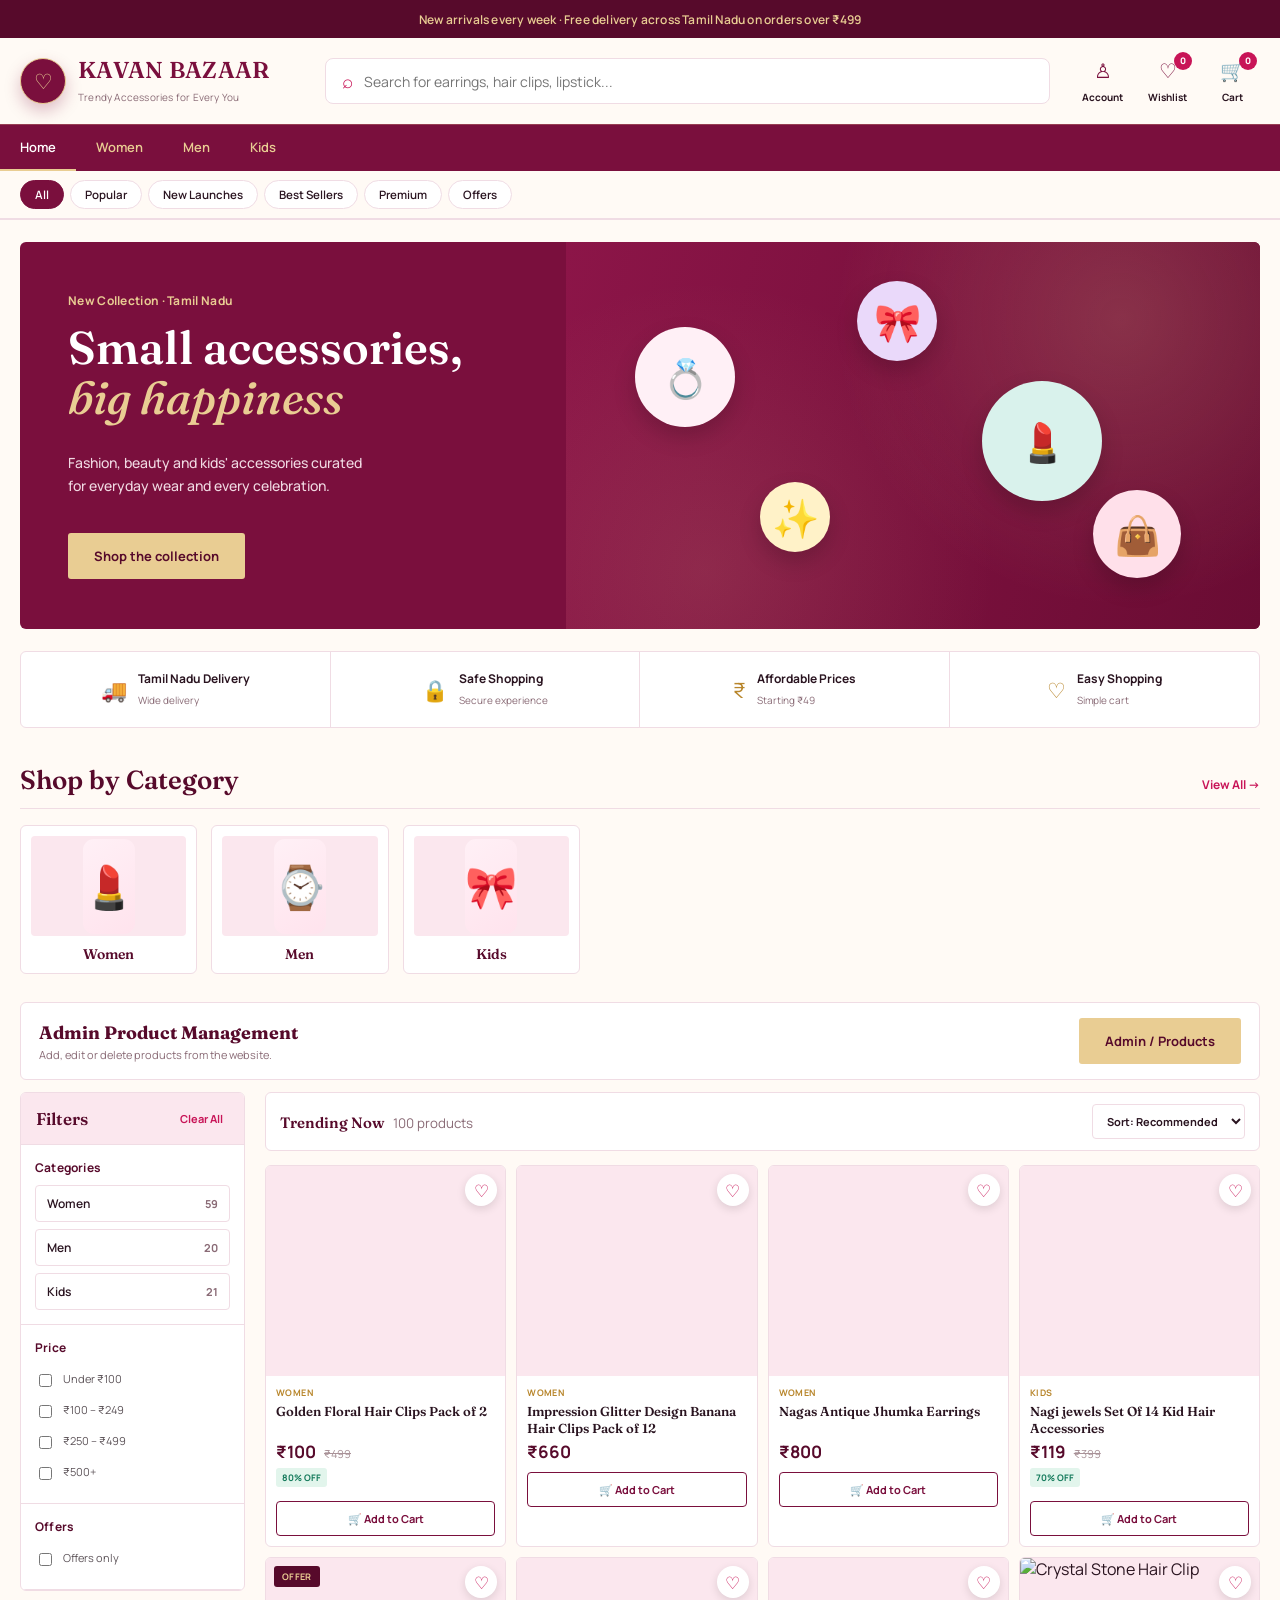
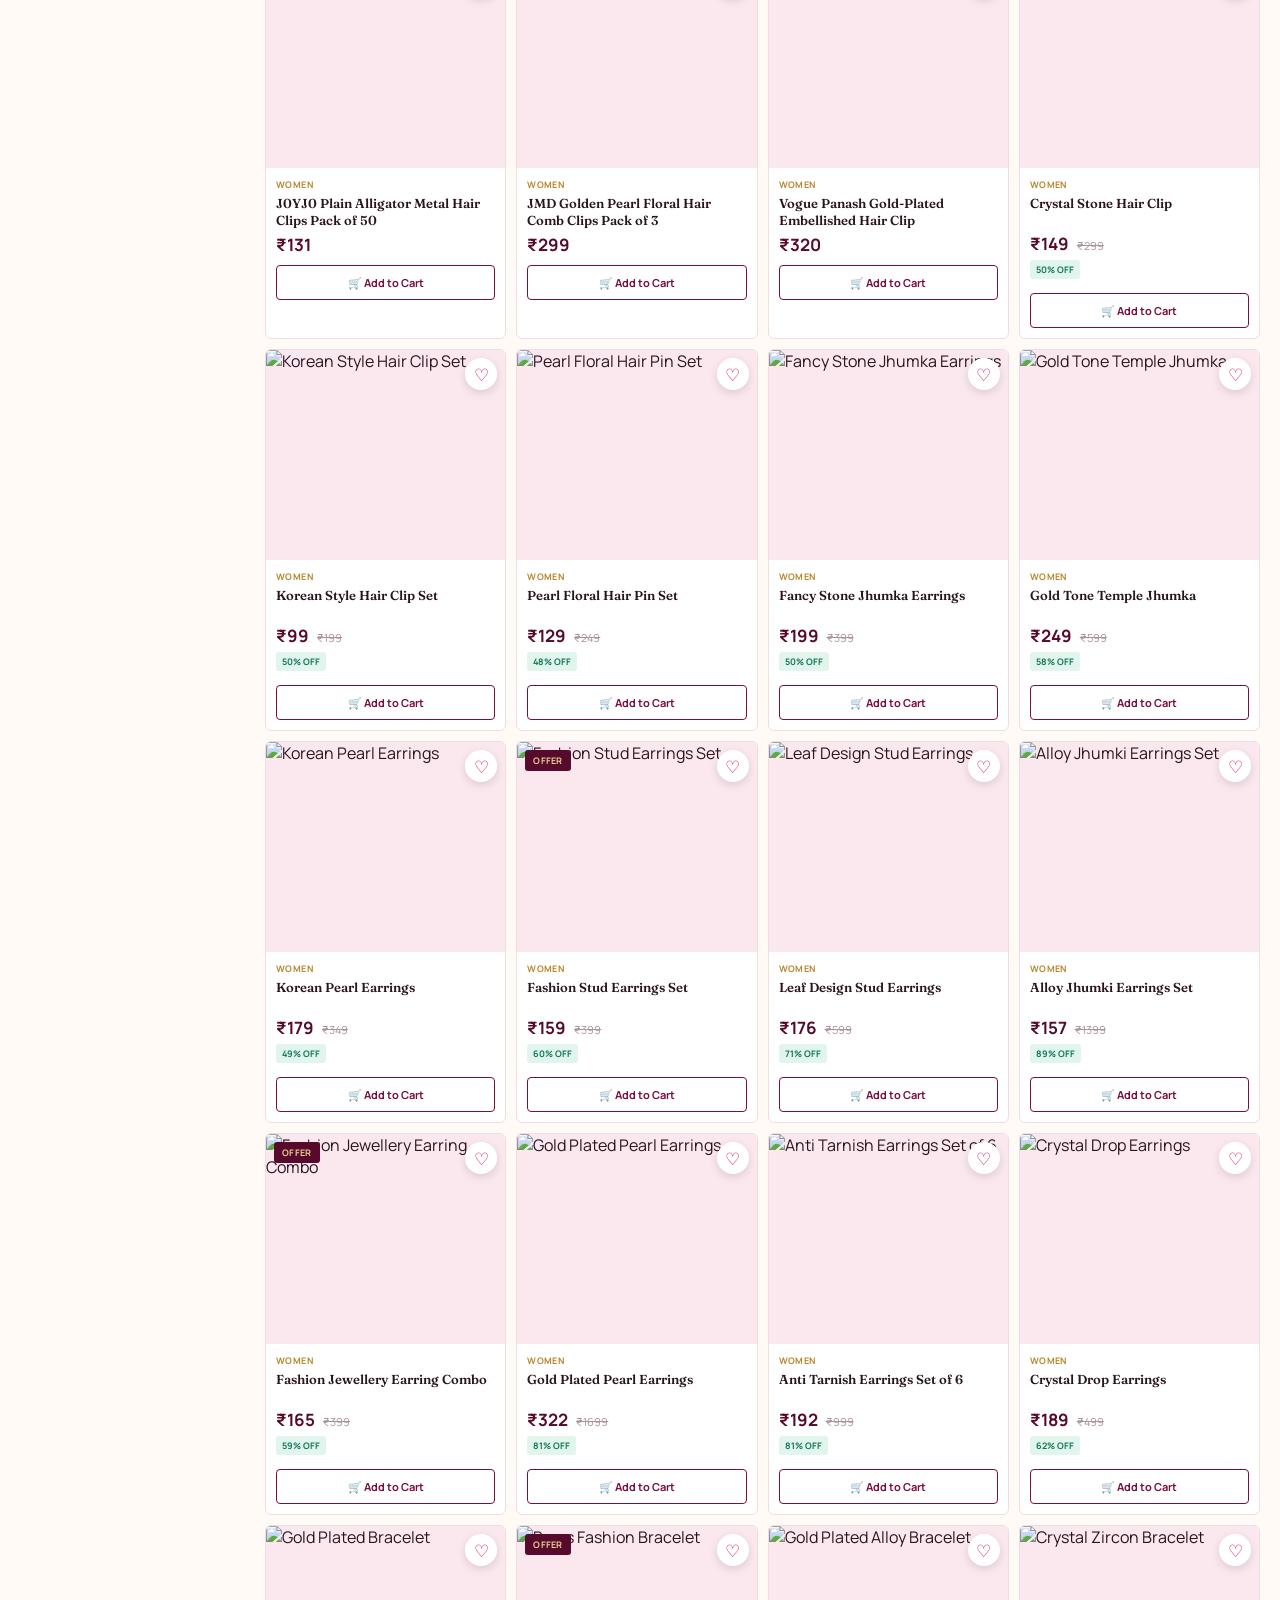
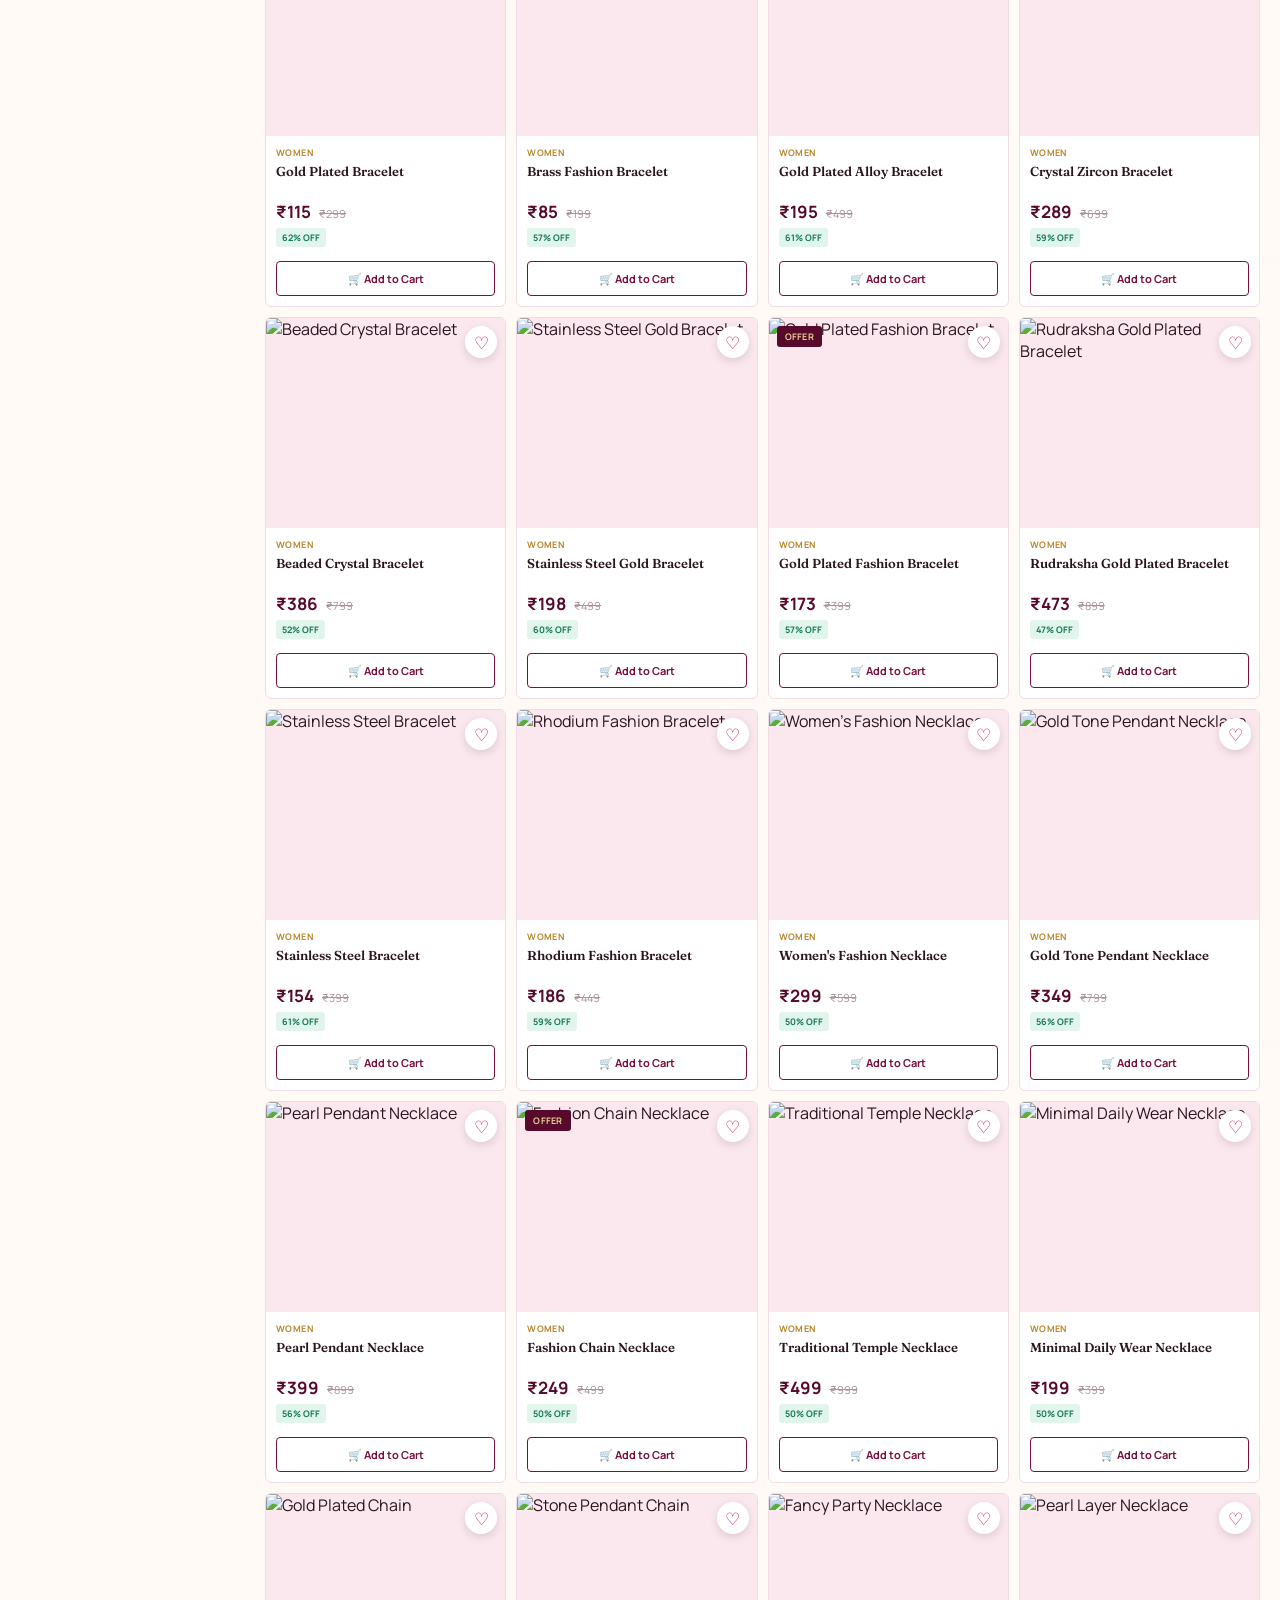
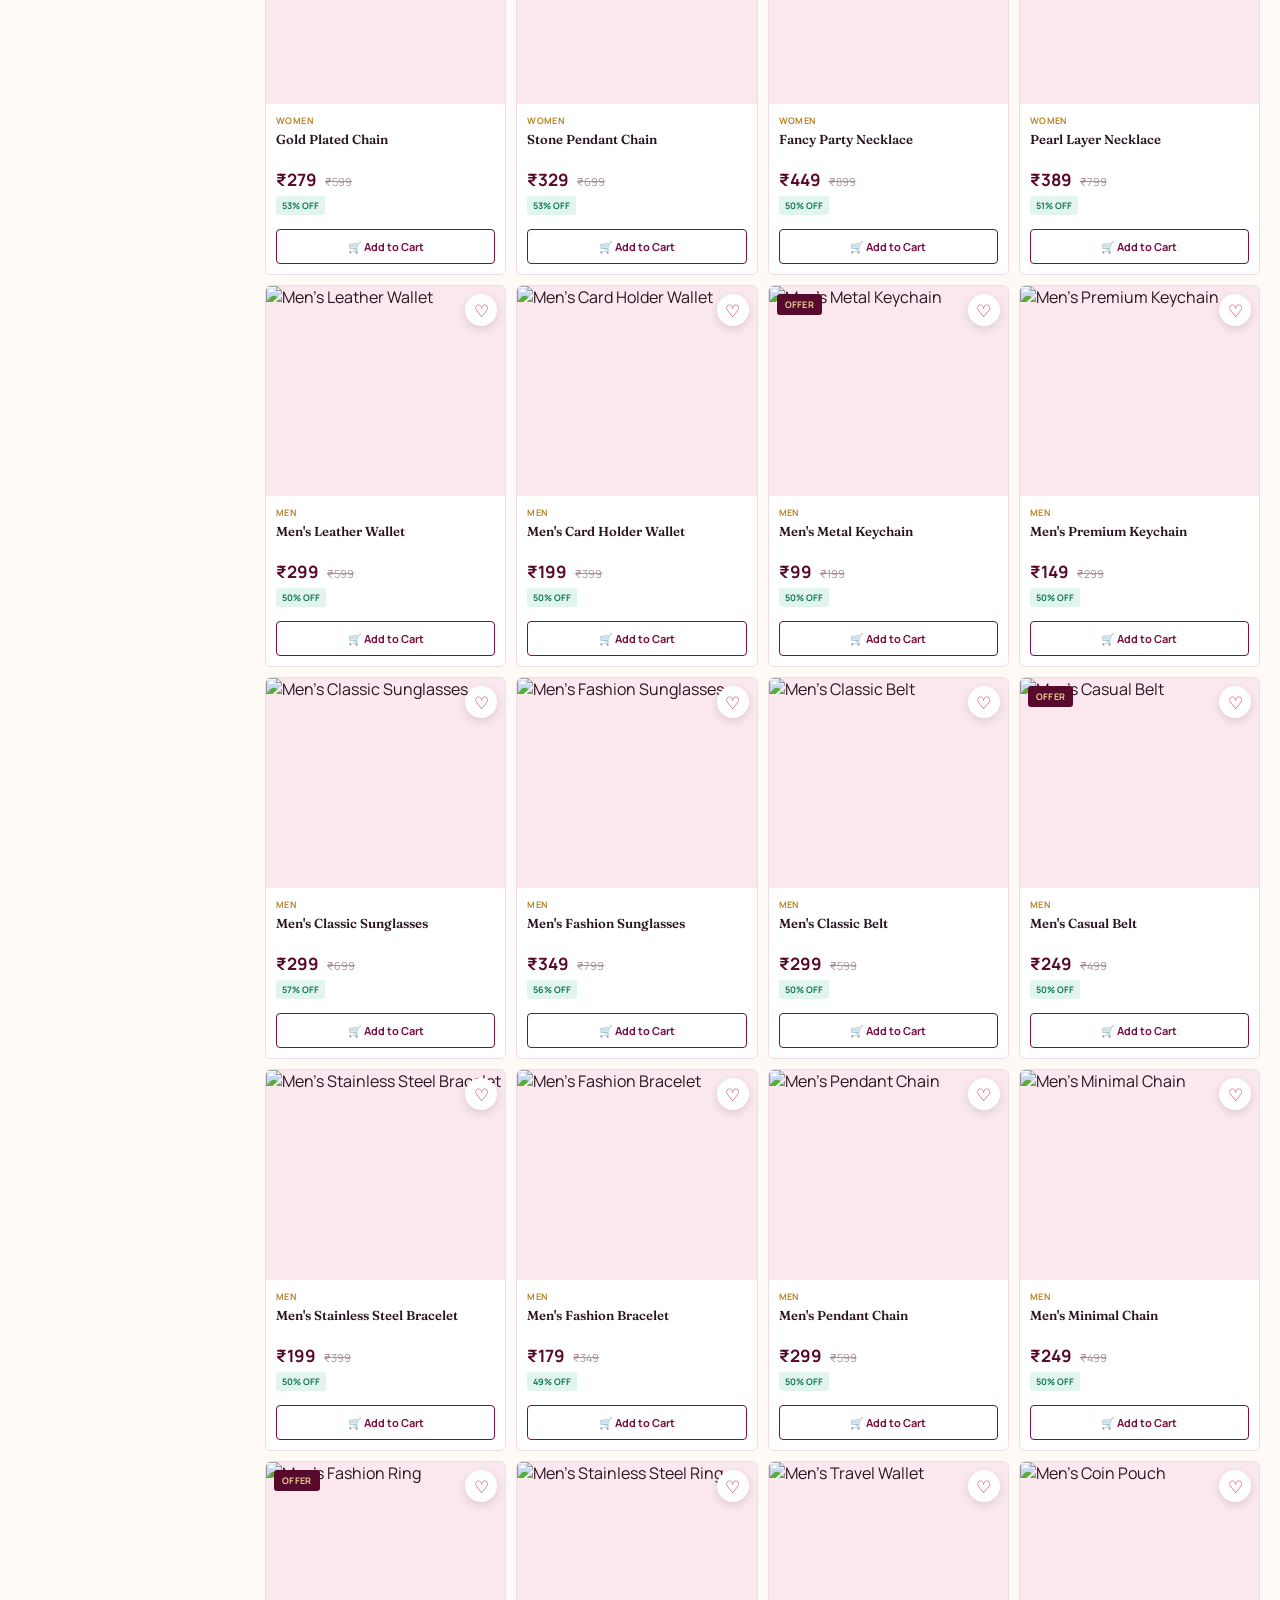
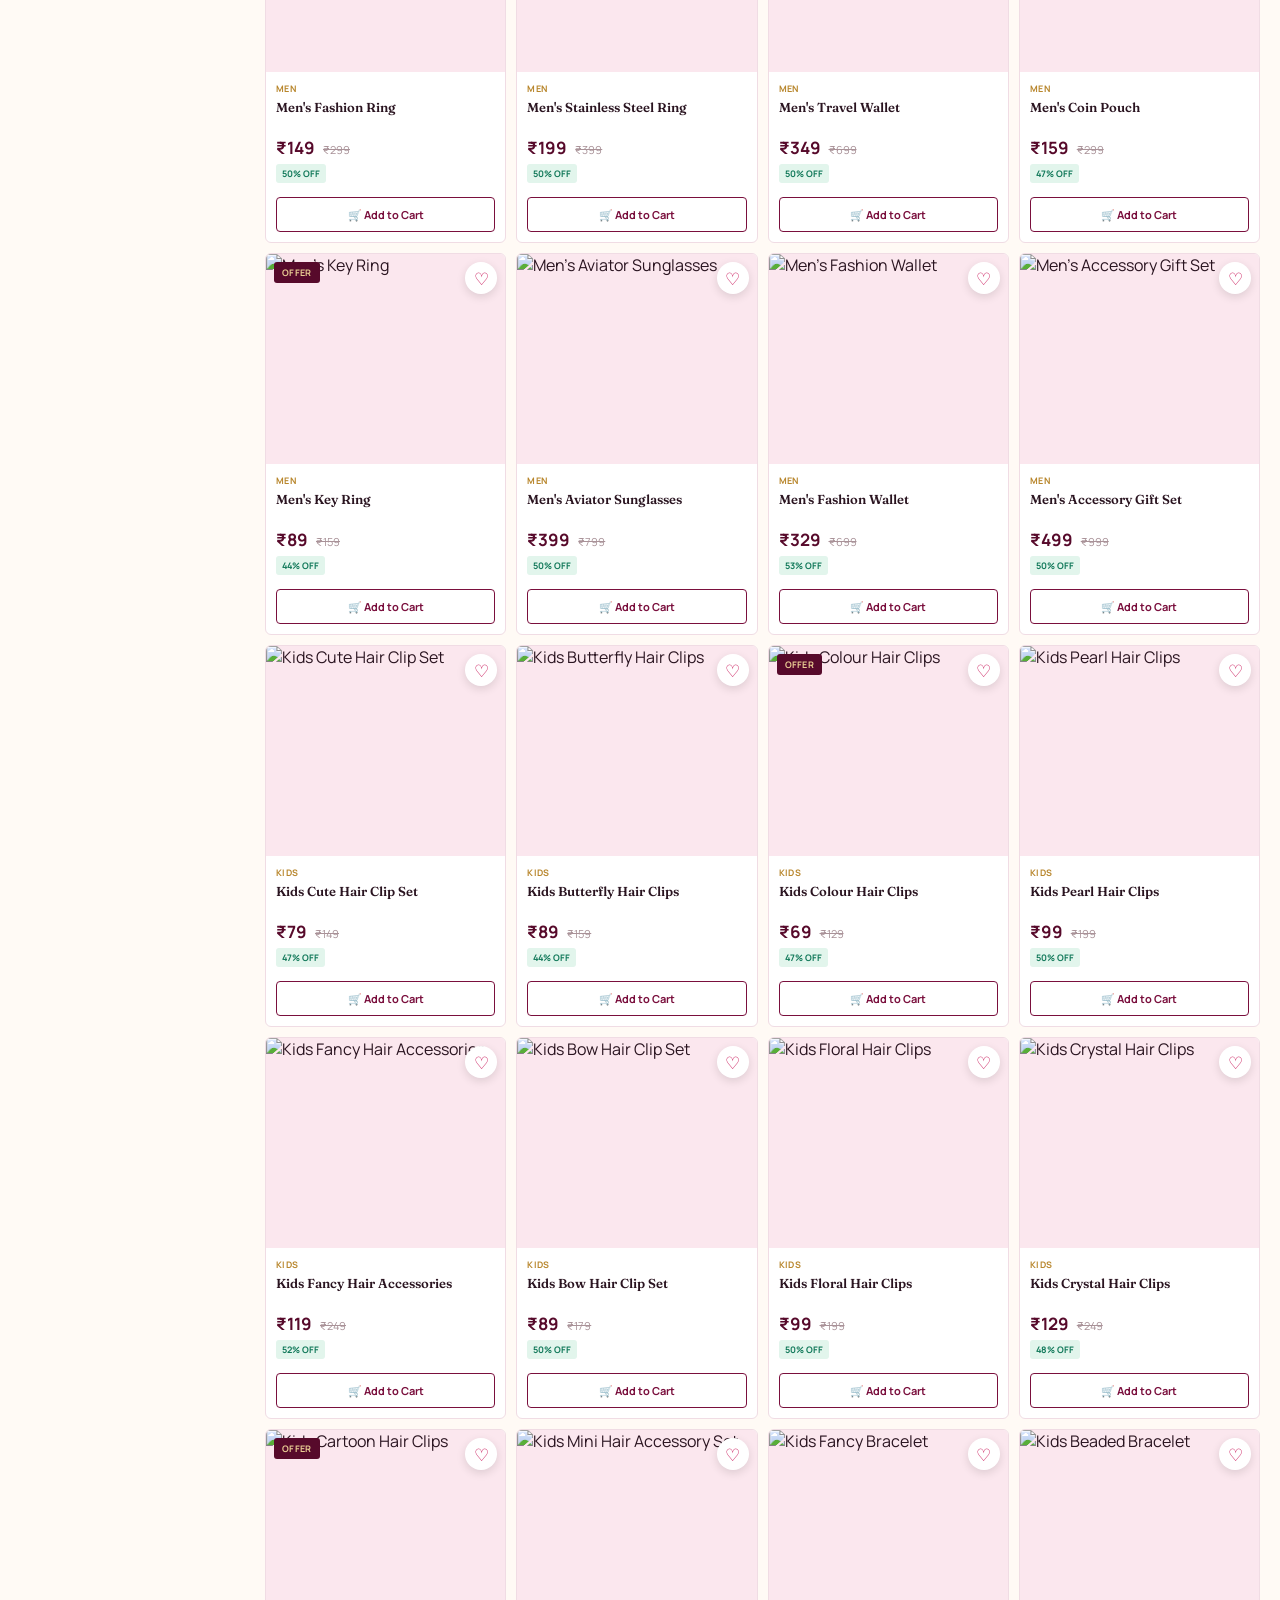
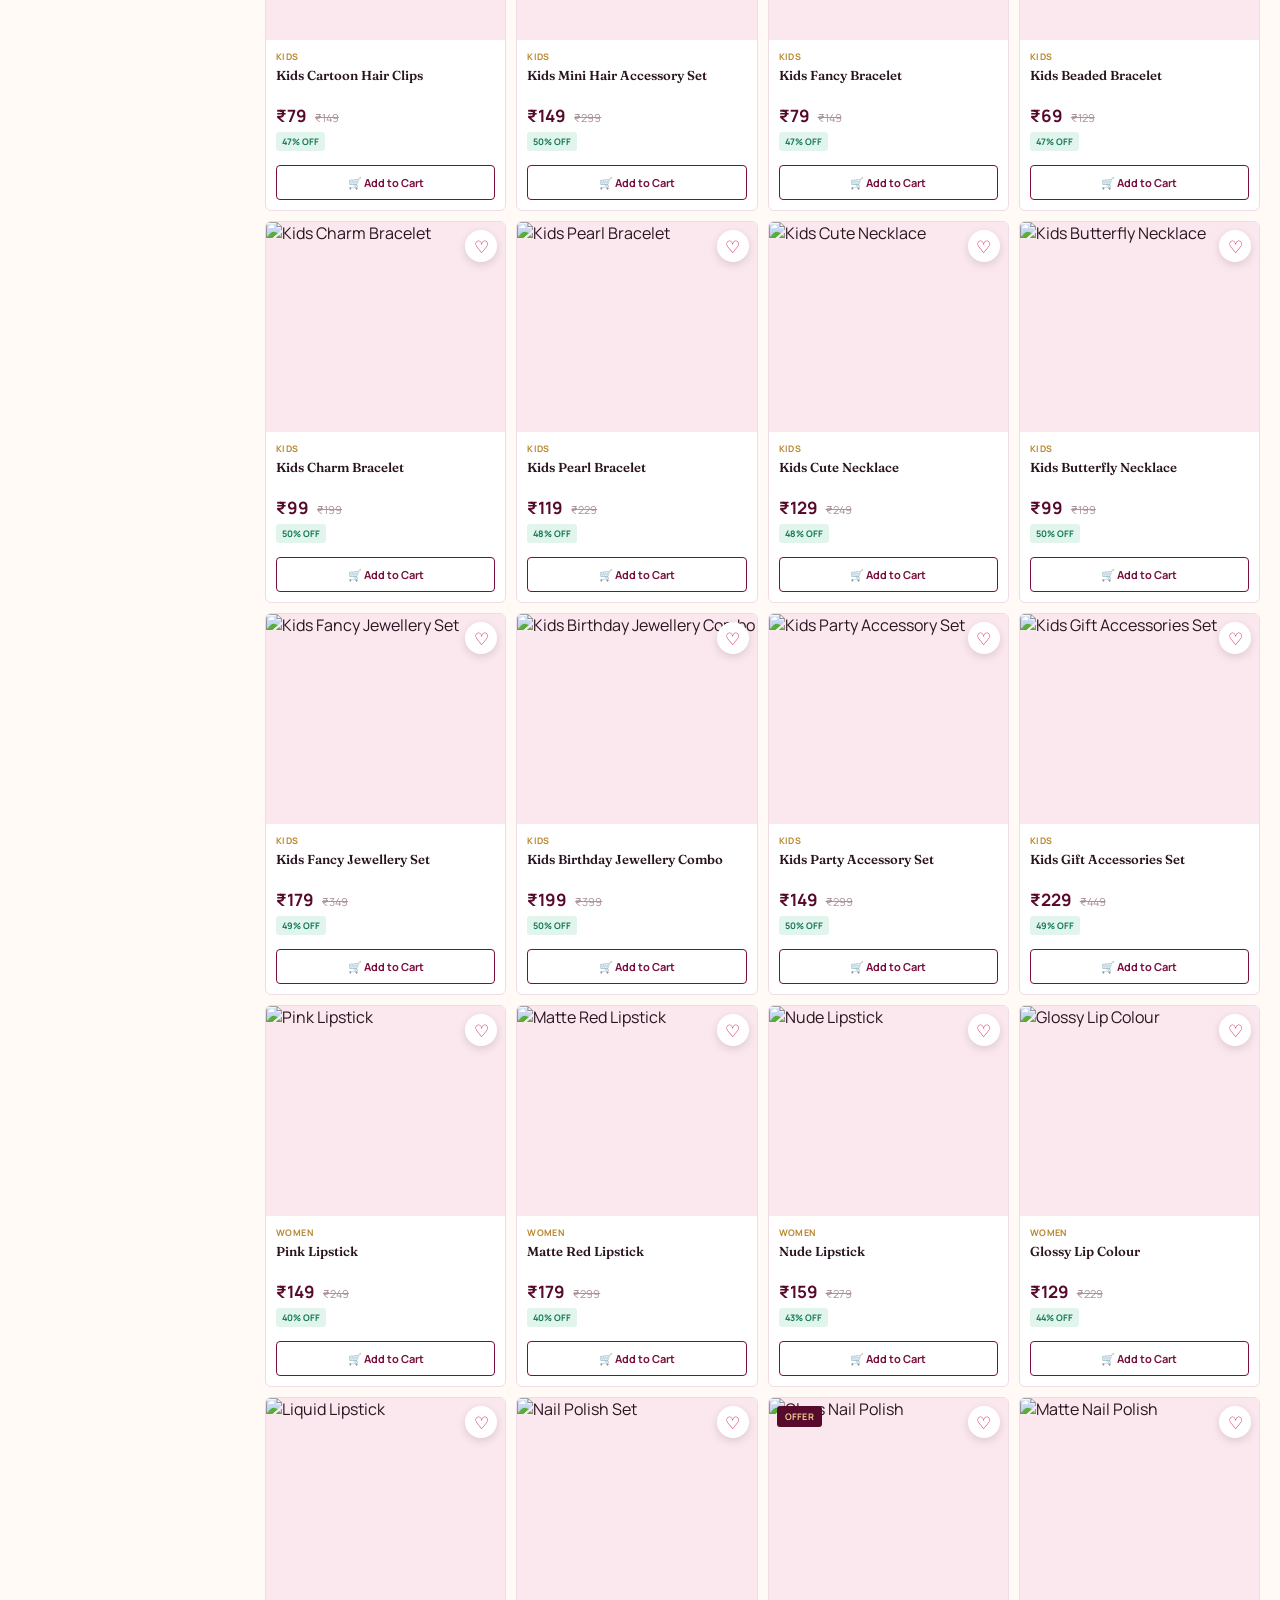
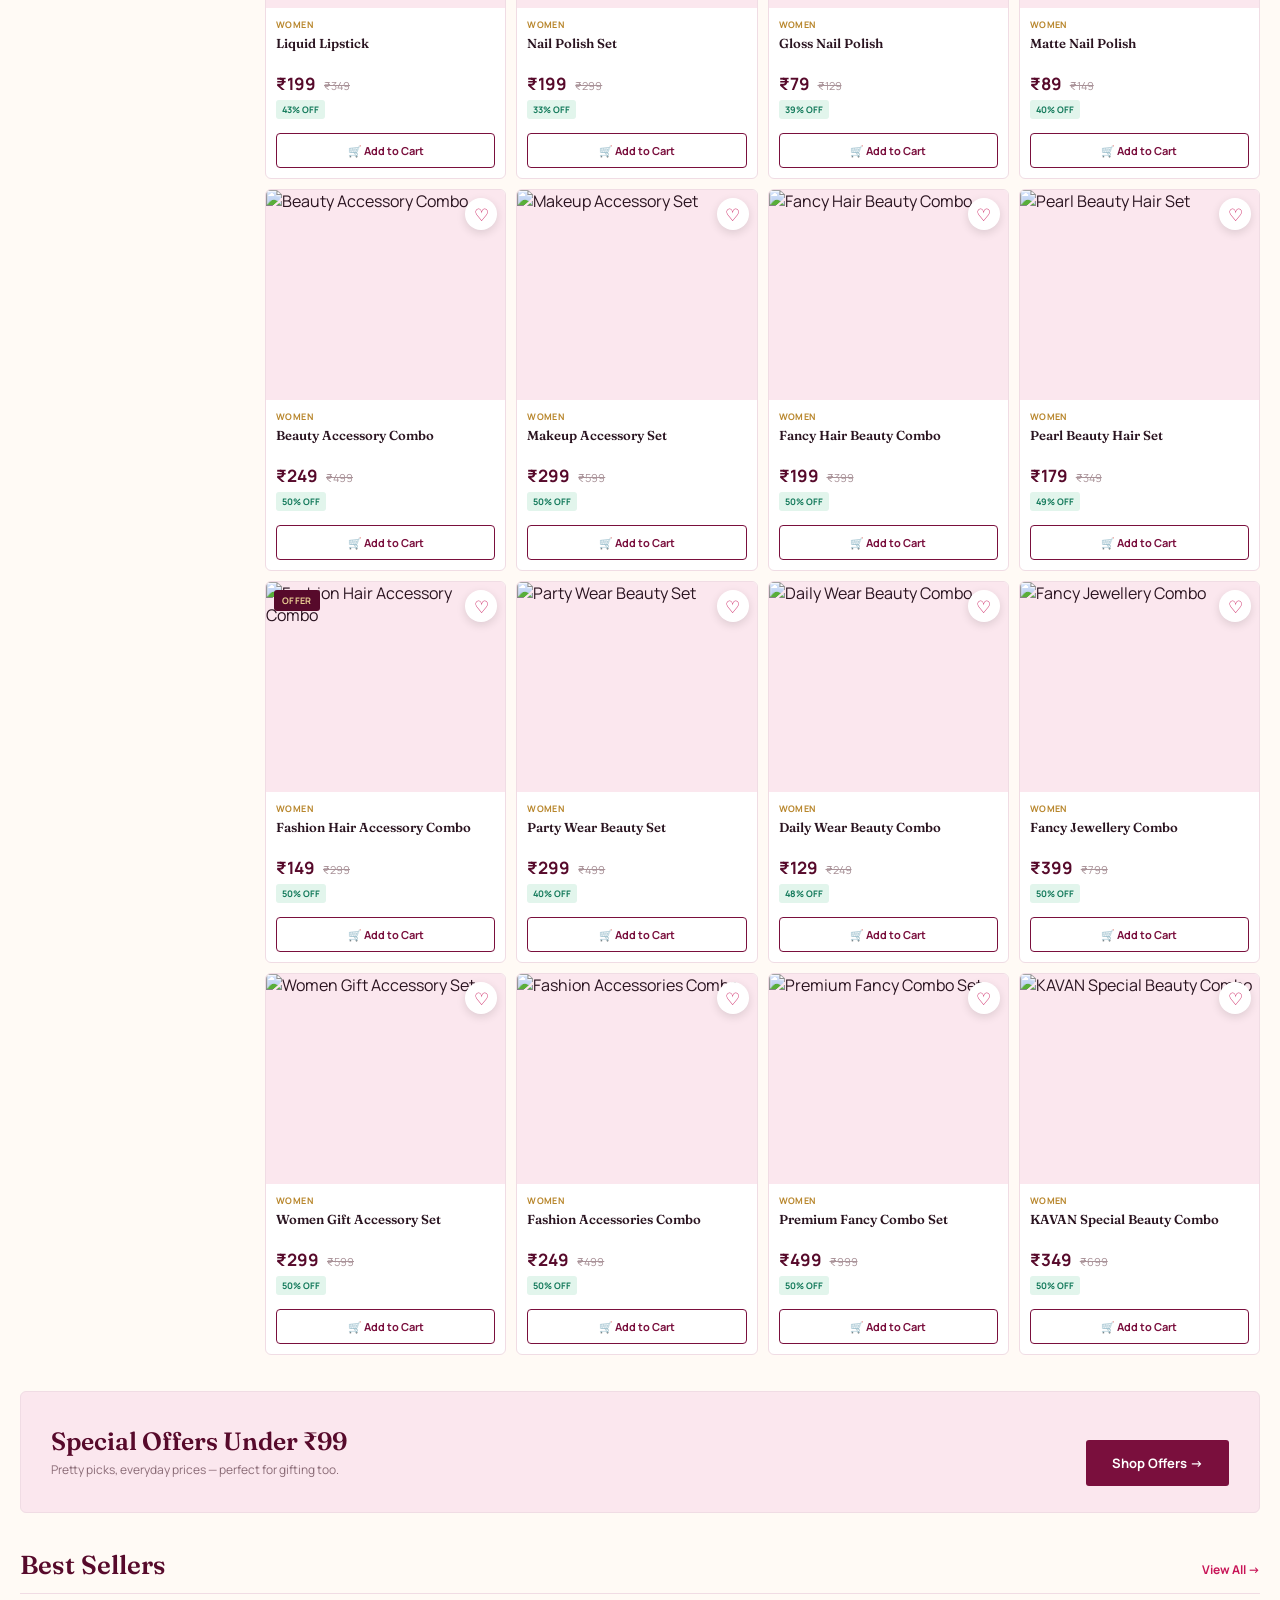
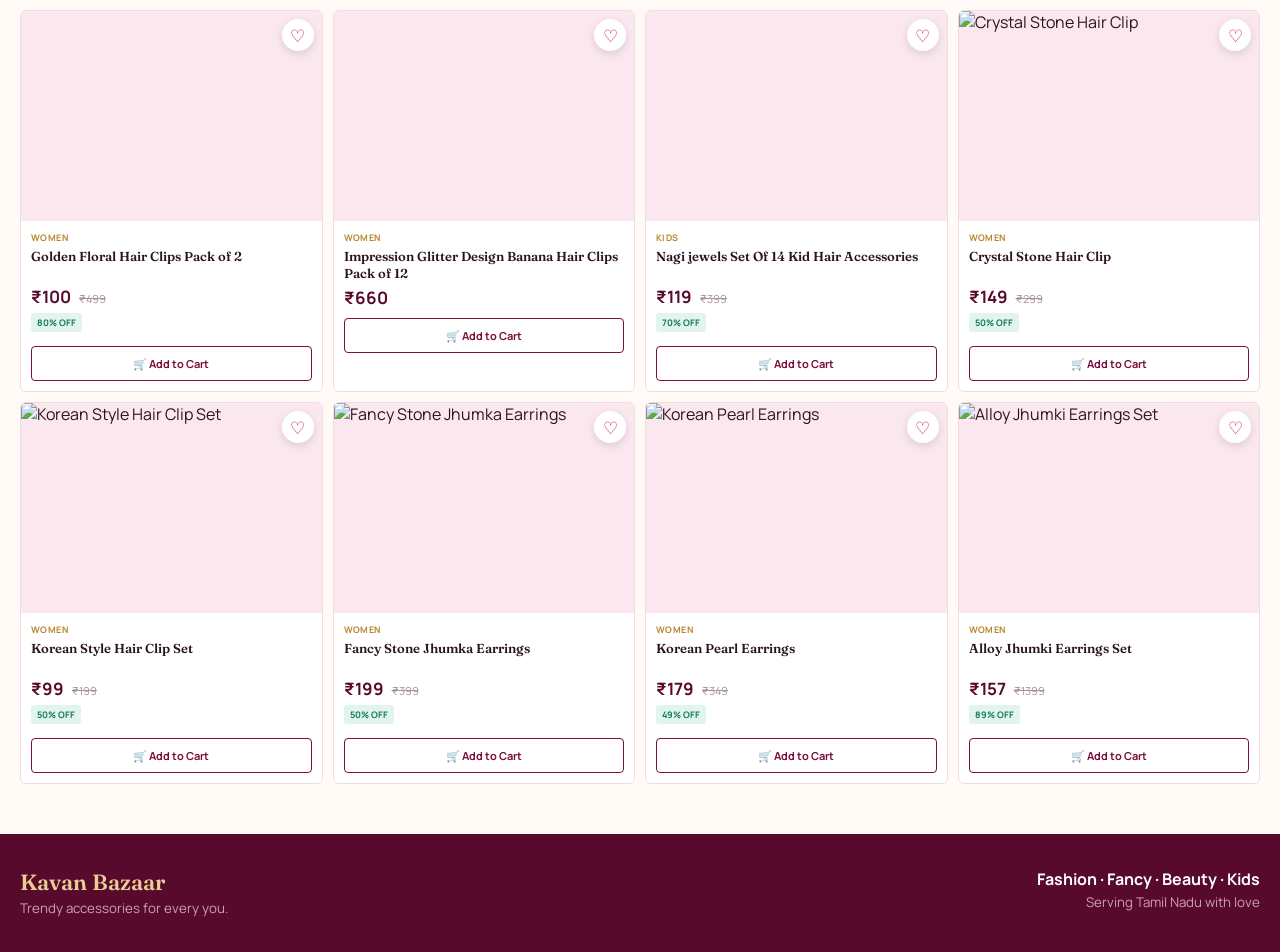
==== commit 02e2c3ad: "Update index.html" ====
--- a/index.html
+++ b/index.html
@@ -5,43 +5,60 @@
 <meta name="viewport" content="width=device-width,initial-scale=1">
 <title>KAVAN BAZAAR | Fashion & Fancy Store</title>
 <meta name="description" content="KAVAN BAZAAR - Fashion, Fancy, Beauty and Kids Accessories">
+<link rel="preconnect" href="https://fonts.googleapis.com">
+<link rel="preconnect" href="https://fonts.gstatic.com" crossorigin>
+<link href="https://fonts.googleapis.com/css2?family=Fraunces:ital,opsz,wght@0,9..144,400;0,9..144,600;0,9..144,700;1,9..144,500&family=Manrope:wght@400;500;600;700;800&display=swap" rel="stylesheet">
 
 <style>
 :root{
-  --pink:#e9166e;
-  --pink2:#ff4b91;
-  --dark:#a3084b;
-  --light:#fff2f7;
-  --text:#241d22;
-  --muted:#766c72;
-  --line:#eadde4;
-  --green:#159957;
-  --shadow:0 5px 20px rgba(174,25,91,.08);
+  --wine:#7a0f3d;
+  --wine-dark:#570a2b;
+  --rose:#c81457;
+  --rose2:#e34a80;
+  --gold:#b8862c;
+  --gold-light:#e9cd93;
+  --cream:#fffaf5;
+  --blush:#fbe7ee;
+  --text:#2a1420;
+  --muted:#8a6b76;
+  --line:#f0dce4;
+  --green:#12795a;
+  --shadow:0 10px 28px rgba(122,15,61,.09);
+  --serif:'Fraunces',Georgia,serif;
+  --sans:'Manrope',Arial,Helvetica,sans-serif;
+
+  /* legacy aliases kept so existing rules below keep working */
+  --pink:var(--rose);
+  --pink2:var(--rose2);
+  --dark:var(--wine);
+  --light:var(--blush);
 }
 *{box-sizing:border-box}
 html{scroll-behavior:smooth}
 body{
   margin:0;
-  font-family:Arial,Helvetica,sans-serif;
+  font-family:var(--sans);
   color:var(--text);
-  background:#fff;
+  background:var(--cream);
 }
 button,input,select{font:inherit}
 button{cursor:pointer}
+h1,h2,h3{font-family:var(--serif)}
 
 .topbar{
   height:38px;
   display:flex;
   align-items:center;
   justify-content:center;
-  background:linear-gradient(90deg,#c50759,#f52d82);
-  color:#fff;
-  font-size:13px;
-  font-weight:700;
+  background:var(--wine-dark);
+  color:var(--gold-light);
+  font-size:12px;
+  font-weight:600;
+  letter-spacing:.2px;
 }
 
 .header{
-  background:#fff;
+  background:var(--cream);
   border-bottom:1px solid var(--line);
   position:sticky;
   top:0;
@@ -51,9 +68,9 @@
   max-width:1300px;
   margin:auto;
   padding:13px 20px;
-  min-height:82px;
+  min-height:86px;
   display:grid;
-  grid-template-columns:260px 1fr auto;
+  grid-template-columns:280px 1fr auto;
   align-items:center;
   gap:25px;
 }
@@ -61,42 +78,47 @@
 .logo{
   display:flex;
   align-items:center;
-  gap:10px;
+  gap:12px;
   text-decoration:none;
-  color:var(--dark);
+  color:var(--wine);
 }
 .logoIcon{
-  width:48px;
-  height:48px;
-  border-radius:15px;
-  background:linear-gradient(145deg,#ff5b9e,#df0d65);
+  width:46px;
+  height:46px;
+  border-radius:50%;
+  background:var(--wine);
+  border:1px solid var(--gold-light);
   display:grid;
   place-items:center;
-  color:white;
-  font-size:25px;
-  box-shadow:0 7px 18px #ef9cbd;
+  color:var(--gold-light);
+  font-size:21px;
+  box-shadow:0 7px 16px rgba(122,15,61,.25);
 }
 .logoText strong{
   display:block;
+  font-family:var(--serif);
   font-size:23px;
-  letter-spacing:-1px;
+  font-weight:600;
+  letter-spacing:.3px;
 }
 .logoText small{
   font-size:10px;
-  color:#94526d;
+  color:var(--muted);
+  letter-spacing:.2px;
 }
 
 .search{
   height:46px;
-  border:1px solid #efc8d8;
-  border-radius:25px;
+  border:1px solid var(--line);
+  border-radius:8px;
+  background:#fff;
   display:flex;
   align-items:center;
   padding:0 16px;
 }
 .search span{
-  font-size:23px;
-  color:var(--pink);
+  font-size:19px;
+  color:var(--rose);
   margin-right:9px;
 }
 .search input{
@@ -104,6 +126,8 @@
   outline:0;
   width:100%;
   font-size:14px;
+  font-family:var(--sans);
+  background:transparent;
 }
 
 .headerActions{
@@ -114,13 +138,14 @@
 .headBtn{
   position:relative;
   border:0;
-  background:#fff;
-  color:#4a4046;
+  background:transparent;
+  color:var(--text);
   min-width:55px;
 }
 .headBtn span{
   display:block;
-  font-size:22px;
+  font-size:20px;
+  color:var(--wine);
 }
 .headBtn small{
   font-size:10px;
@@ -130,7 +155,7 @@
   position:absolute;
   top:-4px;
   right:3px;
-  background:var(--pink);
+  background:var(--rose);
   color:#fff;
   min-width:18px;
   height:18px;
@@ -142,7 +167,8 @@
 }
 
 .nav{
-  background:linear-gradient(90deg,#b40655,#ed2177);
+  background:var(--wine);
+  border-top:1px solid rgba(233,205,147,.25);
 }
 .navInner{
   max-width:1300px;
@@ -151,16 +177,51 @@
   overflow:auto;
 }
 .nav a{
-  color:#fff;
+  color:var(--gold-light);
   text-decoration:none;
   white-space:nowrap;
-  padding:12px 18px;
+  padding:13px 20px;
   font-size:13px;
-  font-weight:800;
+  font-weight:600;
+  font-family:var(--sans);
+  border-bottom:2px solid transparent;
 }
 .nav a:hover,
 .nav a.active{
-  background:#0002;
+  color:#fff;
+  border-bottom-color:var(--gold-light);
+}
+
+.subnav{
+  background:var(--cream);
+  border-bottom:1px solid var(--line);
+}
+.subnavInner{
+  max-width:1300px;
+  margin:auto;
+  display:flex;
+  gap:6px;
+  overflow:auto;
+  padding:9px 20px;
+}
+.subnav button{
+  border:1px solid var(--line);
+  background:#fff;
+  color:var(--text);
+  border-radius:20px;
+  padding:6px 14px;
+  font-size:11.5px;
+  font-weight:600;
+  white-space:nowrap;
+  transition:.15s;
+}
+.subnav button:hover{
+  border-color:var(--gold);
+}
+.subnav button.active{
+  background:var(--wine);
+  border-color:var(--wine);
+  color:#fff;
 }
 
 .mobileHeader{display:none}
@@ -172,83 +233,118 @@
 }
 
 .hero{
-  margin:18px 0;
-  min-height:310px;
-  border-radius:20px;
+  margin:22px 0;
+  min-height:340px;
+  border-radius:6px;
   overflow:hidden;
-  background:linear-gradient(105deg,#ffe5ef,#ffd0e0);
+  background:var(--wine);
   display:grid;
-  grid-template-columns:42% 58%;
+  grid-template-columns:44% 56%;
 }
 .heroText{
-  padding:45px;
+  padding:50px 48px;
+  display:flex;
+  flex-direction:column;
+  justify-content:center;
+}
+.heroText span.kicker{
+  color:var(--gold-light);
+  font-family:var(--sans);
+  font-size:12px;
+  font-weight:700;
+  letter-spacing:.3px;
+  margin-bottom:14px;
 }
 .heroText h1{
-  margin:0 0 12px;
-  color:#970743;
-  font-family:Georgia,serif;
-  font-size:44px;
-  line-height:1.05;
+  margin:0 0 16px;
+  color:#fff;
+  font-family:var(--serif);
+  font-weight:600;
+  font-size:46px;
+  line-height:1.08;
+}
+.heroText h1 em{
+  font-style:italic;
+  color:var(--gold-light);
+  font-weight:500;
 }
 .heroText p{
-  color:#74324f;
-  line-height:1.5;
-  font-weight:600;
+  color:#f0d9e2;
+  line-height:1.6;
+  font-weight:500;
+  font-size:14px;
+  max-width:34ch;
 }
 .primaryBtn{
   border:0;
-  border-radius:24px;
-  padding:12px 23px;
-  color:#fff;
-  background:linear-gradient(90deg,#e70e68,#ff438b);
-  font-weight:900;
-  box-shadow:0 8px 20px #d9156835;
+  border-radius:3px;
+  padding:14px 26px;
+  color:var(--wine-dark);
+  background:var(--gold-light);
+  font-weight:700;
+  font-family:var(--sans);
+  font-size:13px;
+  margin-top:22px;
+  width:fit-content;
+  transition:.2s;
+}
+.primaryBtn:hover{
+  background:#fff;
 }
 
 .heroVisual{
   position:relative;
   background:
-    radial-gradient(circle at 25% 35%,#fff 0 12%,transparent 13%),
-    radial-gradient(circle at 70% 65%,#f4aaca 0 12%,transparent 13%);
+    linear-gradient(105deg,#8c1548,#6a0c33);
+  overflow:hidden;
+}
+.heroVisual::before{
+  content:"";
+  position:absolute;
+  inset:0;
+  background:
+    radial-gradient(circle at 80% 20%, rgba(233,205,147,.18), transparent 45%),
+    radial-gradient(circle at 20% 85%, rgba(233,205,147,.12), transparent 45%);
 }
 .circle{
   position:absolute;
   border-radius:50%;
   display:grid;
   place-items:center;
-  font-size:45px;
-  box-shadow:0 10px 25px #a75d7a33;
-}
-.c1{width:105px;height:105px;left:12%;top:25%;background:#fff0f6}
-.c2{width:90px;height:90px;left:40%;top:12%;background:#ead9fa}
-.c3{width:115px;height:115px;left:62%;top:34%;background:#d9f2ec}
-.c4{width:75px;height:75px;left:30%;top:64%;background:#fff2c8}
-.c5{width:85px;height:85px;left:77%;top:67%;background:#ffe0ea}
+  font-size:38px;
+  box-shadow:0 10px 22px rgba(0,0,0,.18);
+}
+.c1{width:100px;height:100px;left:10%;top:22%;background:#fff0f6}
+.c2{width:80px;height:80px;left:42%;top:10%;background:#ead9fa}
+.c3{width:120px;height:120px;left:60%;top:36%;background:#d9f2ec}
+.c4{width:70px;height:70px;left:28%;top:62%;background:#fff2c8}
+.c5{width:88px;height:88px;left:76%;top:64%;background:#ffe0ea}
 
 .trust{
   display:grid;
   grid-template-columns:repeat(4,1fr);
   border:1px solid var(--line);
-  border-radius:15px;
-  margin:20px 0 30px;
-  box-shadow:var(--shadow);
+  background:#fff;
+  border-radius:6px;
+  margin:22px 0 34px;
 }
 .trustItem{
-  padding:16px 10px;
+  padding:18px 10px;
   display:flex;
   justify-content:center;
   align-items:center;
-  gap:10px;
+  gap:11px;
   border-right:1px solid var(--line);
 }
 .trustItem:last-child{border:0}
 .trustIcon{
-  font-size:25px;
-  color:var(--pink);
+  font-size:21px;
+  color:var(--gold);
 }
 .trustItem strong{
   display:block;
   font-size:12px;
+  font-weight:700;
 }
 .trustItem small{
   color:var(--muted);
@@ -257,50 +353,59 @@
 
 .sectionTitle{
   display:flex;
-  align-items:center;
+  align-items:baseline;
   justify-content:space-between;
-  margin:28px 0 15px;
+  margin:36px 0 16px;
+  border-bottom:1px solid var(--line);
+  padding-bottom:12px;
 }
 .sectionTitle h2{
   margin:0;
-  font-size:24px;
+  font-family:var(--serif);
+  font-weight:600;
+  font-size:26px;
+  color:var(--wine-dark);
 }
 .sectionTitle a{
-  color:var(--pink);
+  color:var(--rose);
   text-decoration:none;
-  font-size:13px;
-  font-weight:900;
+  font-size:12px;
+  font-weight:700;
 }
 
 .categories{
   display:grid;
-  grid-template-columns:repeat(8,1fr);
-  gap:12px;
+  grid-template-columns:repeat(3,1fr);
+  max-width:560px;
+  gap:14px;
 }
 .category{
   border:1px solid var(--line);
   background:#fff;
-  border-radius:14px;
-  padding:8px;
+  border-radius:6px;
+  padding:10px;
   text-align:center;
   transition:.2s;
 }
 .category:hover{
-  transform:translateY(-3px);
+  border-color:var(--gold);
   box-shadow:var(--shadow);
 }
 .categoryImage{
-  height:95px;
-  border-radius:11px;
-  background:linear-gradient(145deg,#fff0f6,#ffe3ed);
+  height:100px;
+  border-radius:4px;
+  background:var(--blush);
   display:grid;
   place-items:center;
-  font-size:40px;
+  font-size:38px;
 }
 .category b{
   display:block;
-  font-size:11px;
-  margin-top:7px;
+  font-family:var(--serif);
+  font-weight:600;
+  font-size:14px;
+  margin-top:9px;
+  color:var(--wine-dark);
 }
 
 .shopLayout{
@@ -312,9 +417,8 @@
 
 .filters{
   border:1px solid var(--line);
-  border-radius:12px;
+  border-radius:6px;
   background:#fff;
-  box-shadow:var(--shadow);
   position:sticky;
   top:140px;
   overflow:hidden;
@@ -325,14 +429,20 @@
   align-items:center;
   padding:15px;
   border-bottom:1px solid var(--line);
-}
-.filterTitle strong{font-size:17px}
+  background:var(--blush);
+}
+.filterTitle strong{
+  font-family:var(--serif);
+  font-weight:600;
+  font-size:17px;
+  color:var(--wine-dark);
+}
 .filterTitle button{
   border:0;
   background:none;
-  color:var(--pink);
+  color:var(--rose);
   font-size:11px;
-  font-weight:800;
+  font-weight:700;
 }
 .filterGroup{
   padding:14px;
@@ -340,8 +450,11 @@
 }
 .filterGroup strong{
   display:block;
-  font-size:13px;
+  font-size:12px;
+  font-weight:700;
+  letter-spacing:.2px;
   margin-bottom:9px;
+  color:var(--wine-dark);
 }
 .filterGroup label{
   display:flex;
@@ -350,51 +463,95 @@
   font-size:11px;
   color:#5e555a;
 }
-.filterGroup input{accent-color:var(--pink)}
+.filterGroup input{accent-color:var(--rose)}
+
+.filterCat{
+  display:flex;
+  justify-content:space-between;
+  align-items:center;
+  gap:8px;
+  width:100%;
+  border:1px solid var(--line);
+  background:#fff;
+  border-radius:4px;
+  padding:9px 11px;
+  margin-bottom:7px;
+  font-size:12px;
+  font-weight:600;
+  font-family:var(--sans);
+  color:var(--text);
+  transition:.15s;
+}
+.filterCat:last-child{margin-bottom:0}
+.filterCat:hover{
+  border-color:var(--gold);
+}
+.filterCat span:last-child{
+  color:var(--muted);
+  font-size:11px;
+  font-weight:700;
+  min-width:20px;
+  text-align:right;
+}
+.filterCat.active{
+  background:var(--wine);
+  border-color:var(--wine);
+  color:#fff;
+}
+.filterCat.active span:last-child{
+  color:var(--gold-light);
+}
 
 .shopBar{
   display:flex;
   justify-content:space-between;
   align-items:center;
-  padding:10px 12px;
+  padding:11px 14px;
   border:1px solid var(--line);
-  border-radius:8px;
+  border-radius:6px;
+  background:#fff;
   margin-bottom:14px;
 }
-.shopBar strong{font-size:13px}
+.shopBar strong{
+  font-family:var(--serif);
+  font-weight:600;
+  font-size:15px;
+  color:var(--wine-dark);
+}
 .shopBar small{
   color:var(--muted);
   margin-left:5px;
 }
 .shopBar select{
-  border:1px solid #ead6df;
-  border-radius:6px;
-  padding:7px 10px;
+  border:1px solid var(--line);
+  border-radius:4px;
+  padding:8px 10px;
   background:#fff;
   font-size:11px;
   font-weight:700;
+  color:var(--text);
 }
 
 .products{
   display:grid;
   grid-template-columns:repeat(4,1fr);
-  gap:15px;
+  gap:10px;
 }
 .product{
   border:1px solid var(--line);
-  border-radius:9px;
+  border-radius:6px;
   overflow:hidden;
   background:#fff;
   transition:.2s;
 }
 .product:hover{
-  transform:translateY(-3px);
+  border-color:var(--gold);
   box-shadow:var(--shadow);
 }
 .productImage{
   height:210px;
   position:relative;
-  background:#fff0f6;
+  background:var(--blush);
 }
 .productImage img{
   width:100%;
@@ -407,53 +564,57 @@
   right:8px;
   top:8px;
   z-index:2;
-  width:34px;
-  height:34px;
+  width:32px;
+  height:32px;
   border:0;
   border-radius:50%;
   background:#fff;
-  color:var(--pink);
-  font-size:19px;
-  box-shadow:0 3px 12px #0002;
+  color:var(--rose);
+  font-size:17px;
+  box-shadow:0 3px 10px rgba(0,0,0,.12);
 }
 .heart.active{
-  background:var(--pink);
+  background:var(--rose);
   color:#fff;
 }
 .offer{
   position:absolute;
   left:8px;
   top:8px;
-  background:#f45c3c;
-  color:#fff;
-  padding:4px 7px;
-  border-radius:8px;
+  background:var(--wine-dark);
+  color:var(--gold-light);
+  padding:4px 8px;
+  border-radius:3px;
   font-size:9px;
-  font-weight:900;
+  font-weight:700;
+  letter-spacing:.3px;
 }
 .productBody{
-  padding:11px;
+  padding:10px;
 }
 .productCategory{
-  color:var(--pink);
+  color:var(--gold);
   font-size:9px;
-  font-weight:900;
+  font-weight:700;
+  letter-spacing:.4px;
   text-transform:uppercase;
 }
 .productName{
+  font-family:var(--serif);
   font-size:13px;
-  font-weight:800;
-  line-height:1.3;
-  min-height:35px;
-  margin:5px 0;
+  font-weight:600;
+  line-height:1.28;
+  min-height:33px;
+  margin:4px 0;
+  color:var(--text);
 }
 .price{
-  color:var(--pink);
+  color:var(--wine-dark);
   font-size:17px;
-  font-weight:950;
+  font-weight:700;
 }
 .mrp{
-  color:#999;
+  color:#a99298;
   font-size:11px;
   text-decoration:line-through;
   margin-left:5px;
@@ -461,34 +622,40 @@
 .discount{
   display:inline-block;
   color:var(--green);
-  background:#e2f7eb;
+  background:#e2f5ec;
   padding:3px 6px;
-  border-radius:4px;
+  border-radius:3px;
   font-size:9px;
-  font-weight:900;
+  font-weight:700;
   margin:5px 0;
 }
 .rating{
-  color:#766d72;
+  color:var(--muted);
   font-size:10px;
 }
-.rating b{color:#ffad00}
+.rating b{color:var(--gold)}
 .addBtn{
   width:100%;
-  margin-top:8px;
-  border:0;
-  border-radius:5px;
+  margin-top:9px;
+  border:1px solid var(--wine);
+  border-radius:4px;
   padding:9px;
-  background:linear-gradient(90deg,#ed116d,#ff3c87);
+  background:#fff;
+  color:var(--wine);
+  font-size:11px;
+  font-weight:700;
+  transition:.2s;
+}
+.addBtn:hover{
+  background:var(--wine);
   color:#fff;
-  font-size:11px;
-  font-weight:900;
 }
   .promo{
-  margin:32px 0;
-  padding:22px 27px;
-  border-radius:16px;
-  background:linear-gradient(100deg,#ffe9f2,#ffd4e2);
+  margin:36px 0;
+  padding:26px 30px;
+  border-radius:6px;
+  background:var(--blush);
+  border:1px solid var(--line);
   display:flex;
   align-items:center;
   justify-content:space-between;
@@ -496,20 +663,31 @@
 
 .promo h3{
   margin:0;
-  color:#990746;
+  color:var(--wine-dark);
+  font-family:var(--serif);
+  font-weight:600;
   font-size:25px;
 }
 
 .promo p{
   margin:5px 0 0;
-  color:#74334f;
+  color:var(--muted);
   font-size:12px;
 }
 
+.promo .primaryBtn{
+  color:#fff;
+  background:var(--wine);
+}
+.promo .primaryBtn:hover{
+  background:var(--wine-dark);
+}
+
 .footer{
-  margin-top:45px;
-  background:#fff0f6;
-  padding:28px 20px;
+  margin-top:50px;
+  background:var(--wine-dark);
+  color:#f0d9e2;
+  padding:34px 20px;
 }
 
 .footerInner{
@@ -519,10 +697,15 @@
   justify-content:space-between;
 }
 
+.footerInner small{
+  color:#cf9fb2;
+}
+
 .footerBrand{
-  color:#a0094b;
-  font-size:21px;
-  font-weight:950;
+  color:var(--gold-light);
+  font-family:var(--serif);
+  font-size:22px;
+  font-weight:600;
 }
 
 .modal{
@@ -687,7 +870,7 @@
     position:sticky;
     top:0;
     z-index:60;
-    background:#fff;
+    background:var(--cream);
     border-bottom:1px solid var(--line);
   }
 
@@ -711,7 +894,9 @@
   }
 
   .mobileLogo strong{
-    color:var(--dark);
+    color:var(--wine);
+    font-family:var(--serif);
+    font-weight:600;
     font-size:19px;
   }
 
@@ -877,13 +1062,13 @@
 
   .filterMobile{
     display:block;
-    border:1px solid #f0bfd3;
-    background:#fff5f9;
-    color:var(--pink);
-    border-radius:18px;
+    border:1px solid var(--line);
+    background:var(--blush);
+    color:var(--wine);
+    border-radius:4px;
     padding:7px 12px;
     font-size:10px;
-    font-weight:900;
+    font-weight:700;
   }
 
   .shopBar{
@@ -973,13 +1158,151 @@
     display:none;
   }
 }
+
+
+/* ADMIN PRODUCT MANAGEMENT */
+.adminTools{
+  margin:28px 0 12px;
+  border:1px solid var(--line);
+  background:#fff;
+  padding:15px 18px;
+  border-radius:6px;
+}
+.adminToolsHead{
+  display:flex;
+  align-items:center;
+  justify-content:space-between;
+  gap:15px;
+}
+.adminToolsHead strong{
+  display:block;
+  color:var(--wine-dark);
+  font-family:var(--serif);
+  font-size:18px;
+}
+.adminToolsHead small{
+  display:block;
+  color:var(--muted);
+  font-size:11px;
+  margin-top:3px;
+}
+.adminOpenBtn{
+  margin:0;
+}
+.adminPanel{
+  display:none;
+  margin:0 0 18px;
+  border:1px solid var(--line);
+  background:#fff;
+  padding:18px;
+  border-radius:6px;
+  box-shadow:var(--shadow);
+}
+.adminPanel.open{display:block}
+.adminPanelHead{
+  display:flex;
+  justify-content:space-between;
+  align-items:center;
+  margin-bottom:14px;
+}
+.adminPanelHead strong{
+  display:block;
+  color:var(--wine-dark);
+  font-family:var(--serif);
+  font-size:20px;
+}
+.adminPanelHead small{
+  display:block;
+  color:var(--muted);
+  font-size:11px;
+  margin-top:3px;
+}
+.adminForm{
+  display:grid;
+  grid-template-columns:repeat(2,1fr);
+  gap:9px;
+}
+.adminForm input,
+.adminForm select{
+  width:100%;
+  border:1px solid var(--line);
+  border-radius:4px;
+  padding:10px 11px;
+  outline:0;
+  background:#fff;
+  font-size:12px;
+}
+.adminForm input:focus,
+.adminForm select:focus{
+  border-color:var(--gold);
+}
+.adminFormActions{
+  grid-column:1/-1;
+  display:flex;
+  gap:8px;
+}
+.adminCancel{
+  border:1px solid var(--line);
+  background:#fff;
+  color:var(--wine);
+  border-radius:4px;
+  padding:10px 18px;
+  font-weight:700;
+}
+.adminList{
+  margin-top:16px;
+  border-top:1px solid var(--line);
+  padding-top:10px;
+  max-height:300px;
+  overflow:auto;
+}
+.adminItem{
+  display:flex;
+  align-items:center;
+  justify-content:space-between;
+  gap:10px;
+  padding:9px 0;
+  border-bottom:1px solid #f3e7ec;
+  font-size:11px;
+}
+.adminItemName{
+  font-weight:800;
+  color:var(--text);
+}
+.adminItemMeta{
+  color:var(--muted);
+  margin-top:2px;
+}
+.adminItemActions{
+  display:flex;
+  gap:6px;
+  flex-shrink:0;
+}
+.adminItemActions button{
+  border:1px solid var(--line);
+  background:#fff;
+  color:var(--wine);
+  border-radius:4px;
+  padding:5px 9px;
+  font-size:10px;
+  font-weight:800;
+}
+@media(max-width:900px){
+  .adminToolsHead{align-items:stretch;flex-direction:column}
+  .adminOpenBtn{width:100%}
+  .adminForm{grid-template-columns:1fr}
+  .adminFormActions{grid-column:auto}
+  .adminItem{align-items:flex-start}
+  .adminItemActions{flex-direction:column}
+}
+
 </style>
 </head>
 
 <body>
 
 <div class="topbar">
-  ✨ KAVAN BAZAAR — New Collection is Live
+  New arrivals every week · Free delivery across Tamil Nadu on orders over ₹499
 </div>
 
 <header class="header">
@@ -1001,7 +1324,7 @@
 
     <div class="headerActions">
 
-      <button class="headBtn" onclick="account()">
+      <button class="headBtn" onclick="openAdmin()">
         <span>♙</span>
         <small>Account</small>
       </button>
@@ -1025,6 +1348,10 @@
   <nav class="nav">
     <div class="navInner" id="nav"></div>
   </nav>
+
+  <div class="subnav">
+    <div class="subnavInner" id="subnav"></div>
+  </div>
 </header>
 
 <div class="mobileHeader">
@@ -1066,20 +1393,21 @@
 
   <div class="heroText">
 
+    <span class="kicker">New Collection · Tamil Nadu</span>
+
     <h1>
-      Small<br>
-      Accessories<br>
-      Big Happiness ♡
+      Small accessories,<br>
+      <em>big happiness</em>
     </h1>
 
     <p>
-      Trendy • Affordable • Stylish<br>
-      Fashion, Beauty & Kids Collection
+      Fashion, beauty and kids' accessories curated for everyday
+      wear and every celebration.
     </p>
 
     <button class="primaryBtn"
       onclick="scrollProducts()">
-      Shop Now →
+      Shop the collection
     </button>
 
   </div>
@@ -1143,6 +1471,45 @@
 
 </section>
 
+<section class="adminTools" id="adminTools">
+  <div class="adminToolsHead">
+    <div>
+      <strong>Admin Product Management</strong>
+      <small>Add, edit or delete products from the website.</small>
+    </div>
+    <button class="primaryBtn adminOpenBtn" onclick="openAdmin()">Admin / Products</button>
+  </div>
+</section>
+
+<div class="adminPanel" id="adminPanel">
+  <div class="adminPanelHead">
+    <div>
+      <strong>Product Management</strong>
+      <small>Changes are saved in this browser.</small>
+    </div>
+    <button class="close" onclick="closeAdmin()">×</button>
+  </div>
+
+  <div class="adminForm">
+    <input id="adminId" type="hidden">
+    <input id="adminName" placeholder="Product name">
+    <select id="adminCategory">
+      <option value="Women">Women</option>
+      <option value="Men">Men</option>
+      <option value="Kids">Kids</option>
+    </select>
+    <input id="adminPrice" type="number" min="0" placeholder="Selling price">
+    <input id="adminMrp" type="number" min="0" placeholder="MRP">
+    <input id="adminPhoto" placeholder="Actual product photo URL">
+    <div class="adminFormActions">
+      <button class="primaryBtn" onclick="saveAdminProduct()">Save Product</button>
+      <button class="adminCancel" onclick="resetAdminForm()">Cancel</button>
+    </div>
+  </div>
+
+  <div class="adminList" id="adminList"></div>
+</div>
+
 <section id="products">
   <div class="shopLayout">
 
@@ -1179,20 +1546,6 @@
       <label>
         <input type="checkbox" value="500-999999" onchange="applyFilters()">
         ₹500+
-      </label>
-    </div>
-
-    <div class="filterGroup">
-      <strong>Rating</strong>
-
-      <label>
-        <input type="checkbox" value="4" onchange="applyFilters()">
-        ★ 4.0 & above
-      </label>
-
-      <label>
-        <input type="checkbox" value="4.5" onchange="applyFilters()">
-        ★ 4.5 & above
       </label>
     </div>
 
@@ -1316,7 +1669,7 @@
 
     <div>
       <div class="footerBrand">
-        KAVAN BAZAAR ♡
+        Kavan Bazaar
       </div>
 
       <small>
@@ -1324,15 +1677,15 @@
       </small>
     </div>
 
-    <div>
-      <strong>
-        KAVAN BAZAAR
+    <div style="text-align:right">
+      <strong style="color:#fff">
+        Fashion · Fancy · Beauty · Kids
       </strong>
 
       <br>
 
       <small>
-        Fashion • Fancy • Beauty • Kids
+        Serving Tamil Nadu with love
       </small>
     </div>
 
@@ -1470,7 +1823,7 @@
   </button>
 
   <button
-    onclick="account()">
+    onclick="openAdmin()">
 
     <span>♙</span>
     Account
@@ -1837,6 +2190,62 @@
 let priceFilters = [];
 let ratingFilters = [];
 let offerOnly = false;
+let badgeFilter = null;
+
+let adminProducts = JSON.parse(
+  localStorage.getItem("kavan_admin_products_v1") || "[]"
+);
+
+function allProducts(){
+  const custom = adminProducts.map(p => [
+    p.id,
+    p.name,
+    p.category,
+    p.price,
+    p.mrp,
+    4.5,
+    0,
+    p.badge || "New",
+    p.type || "beauty",
+    p.photo || ""
+  ]);
+  return seed.concat(custom);
+}
+
+
+const badgeTabs = [
+  ["All",null],
+  ["Popular","Popular"],
+  ["New Launches","New"],
+  ["Best Sellers","Bestseller"],
+  ["Premium","Premium"],
+  ["Offers","Offer"]
+];
+
+function setBadge(b){
+
+  badgeFilter = b;
+
+  document
+    .querySelector("#products")
+    .scrollIntoView({behavior:"smooth"});
+
+  render();
+
+}
+
+function renderSubnav(){
+
+  document.getElementById("subnav").innerHTML =
+    badgeTabs.map(([label,val])=>`
+      <button
+        class="${badgeFilter===val ? "active" : ""}"
+        onclick="setBadge(${val ? `'${val}'` : "null"})">
+        ${label}
+      </button>
+    `).join("");
+
+}
 
 
 /* =========================================
@@ -2084,12 +2493,6 @@
             : ""
         }
 
-        <div class="rating">
-          <b>★</b>
-          ${rating.toFixed(1)}
-          (${reviews})
-        </div>
-
         <button
           class="addBtn"
           onclick="addCart('${id}')">
@@ -2125,7 +2528,7 @@
         </span>
 
         <span>
-          ${seed.filter(
+          ${allProducts().filter(
             p => p[2] === c
           ).length}
         </span>
@@ -2205,7 +2608,7 @@
 
 function filtered(){
 
-  return seed.filter(p => {
+  return allProducts().filter(p => {
 
     const categoryMatch =
       filterCats.length
@@ -2258,13 +2661,19 @@
       p[7] === "Offer";
 
 
+    const badgeMatch =
+      !badgeFilter ||
+      p[7] === badgeFilter;
+
+
     return (
       categoryMatch &&
       searchMatch &&
       priceMatch &&
       selectedPriceMatch &&
       ratingMatch &&
-      offerMatch
+      offerMatch &&
+      badgeMatch
     );
 
   });
@@ -2412,7 +2821,7 @@
     "best"
   ).innerHTML =
 
-    seed
+    allProducts()
       .filter(
         p =>
           [
@@ -2473,6 +2882,8 @@
 
   renderCats();
 
+  renderSubnav();
+
 }
 
 
@@ -2487,6 +2898,8 @@
   filterCats = [];
 
   only99 = false;
+
+  badgeFilter = null;
 
   document
     .querySelectorAll(
@@ -2521,6 +2934,8 @@
 
   only99 = true;
 
+  badgeFilter = null;
+
   document
     .querySelector(
       "#products"
@@ -2554,6 +2969,8 @@
 
   query = "";
 
+  badgeFilter = null;
+
 
   document
     .querySelectorAll(
@@ -2744,7 +3161,7 @@
     wish.map(id=>{
 
       const p =
-        seed.find(
+        allProducts().find(
           x => x[0] === id
         );
 
@@ -2871,7 +3288,7 @@
     cart.map(item=>{
 
       const p =
-        seed.find(
+        allProducts().find(
           x => x[0] === item.id
         );
 
@@ -3105,15 +3522,131 @@
 
 
 /* =========================================
+   ADMIN PRODUCT MANAGEMENT
+========================================= */
+
+function openAdmin(){
+  const panel = document.getElementById("adminPanel");
+  if(!panel) return;
+  panel.classList.add("open");
+  renderAdminList();
+  panel.scrollIntoView({behavior:"smooth",block:"center"});
+}
+
+function closeAdmin(){
+  const panel = document.getElementById("adminPanel");
+  if(panel) panel.classList.remove("open");
+}
+
+function resetAdminForm(){
+  document.getElementById("adminId").value = "";
+  document.getElementById("adminName").value = "";
+  document.getElementById("adminCategory").value = "Women";
+  document.getElementById("adminPrice").value = "";
+  document.getElementById("adminMrp").value = "";
+  document.getElementById("adminPhoto").value = "";
+}
+
+function editAdminProduct(id){
+  const p = adminProducts.find(x => x.id === id);
+  if(!p) return;
+
+  openAdmin();
+  document.getElementById("adminId").value = p.id;
+  document.getElementById("adminName").value = p.name;
+  document.getElementById("adminCategory").value = p.category;
+  document.getElementById("adminPrice").value = p.price;
+  document.getElementById("adminMrp").value = p.mrp;
+  document.getElementById("adminPhoto").value = p.photo || "";
+}
+
+function saveAdminProduct(){
+  const id = document.getElementById("adminId").value || ("admin-" + Date.now());
+  const name = document.getElementById("adminName").value.trim();
+  const category = document.getElementById("adminCategory").value;
+  const price = Number(document.getElementById("adminPrice").value);
+  const mrp = Number(document.getElementById("adminMrp").value) || price;
+  const photo = document.getElementById("adminPhoto").value.trim();
+
+  if(!name || !price){
+    toast("Enter product name and price");
+    return;
+  }
+
+  const item = {
+    id,
+    name,
+    category,
+    price,
+    mrp,
+    photo,
+    badge:"New",
+    type:"beauty"
+  };
+
+  const index = adminProducts.findIndex(x => x.id === id);
+
+  if(index >= 0){
+    adminProducts[index] = item;
+  }else{
+    adminProducts.push(item);
+  }
+
+  localStorage.setItem(
+    "kavan_admin_products_v1",
+    JSON.stringify(adminProducts)
+  );
+
+  resetAdminForm();
+  renderAdminList();
+  render();
+  toast("Product saved ♡");
+}
+
+function deleteAdminProduct(id){
+  adminProducts =
+    adminProducts.filter(x => x.id !== id);
+
+  localStorage.setItem(
+    "kavan_admin_products_v1",
+    JSON.stringify(adminProducts)
+  );
+
+  renderAdminList();
+  render();
+  toast("Product removed");
+}
+
+function renderAdminList(){
+  const el = document.getElementById("adminList");
+  if(!el) return;
+
+  if(!adminProducts.length){
+    el.innerHTML =
+      '<small style="color:#777">No manually added products yet.</small>';
+    return;
+  }
+
+  el.innerHTML = adminProducts.map(p => `
+    <div class="adminItem">
+      <div>
+        <div class="adminItemName">${p.name}</div>
+        <div class="adminItemMeta">${p.category} · ₹${p.price} · MRP ₹${p.mrp}</div>
+      </div>
+      <div class="adminItemActions">
+        <button onclick="editAdminProduct('${p.id}')">Edit</button>
+        <button onclick="deleteAdminProduct('${p.id}')">Delete</button>
+      </div>
+    </div>
+  `).join("");
+}
+
+/* =========================================
    ACCOUNT
 ========================================= */
 
 function account(){
-
-  toast(
-    "Admin login will be connected"
-  );
-
+  openAdmin();
 }
 
 
@@ -3244,6 +3777,17 @@
 }
 
 
+function scrollProducts(){
+
+  document
+    .querySelector("#products")
+    .scrollIntoView({
+      behavior:"smooth"
+    });
+
+}
+
+
 /* =========================================
    INITIAL LOAD
 ========================================= */
@@ -3262,5 +3806,3 @@
 
 </body>
 </html>
-
-
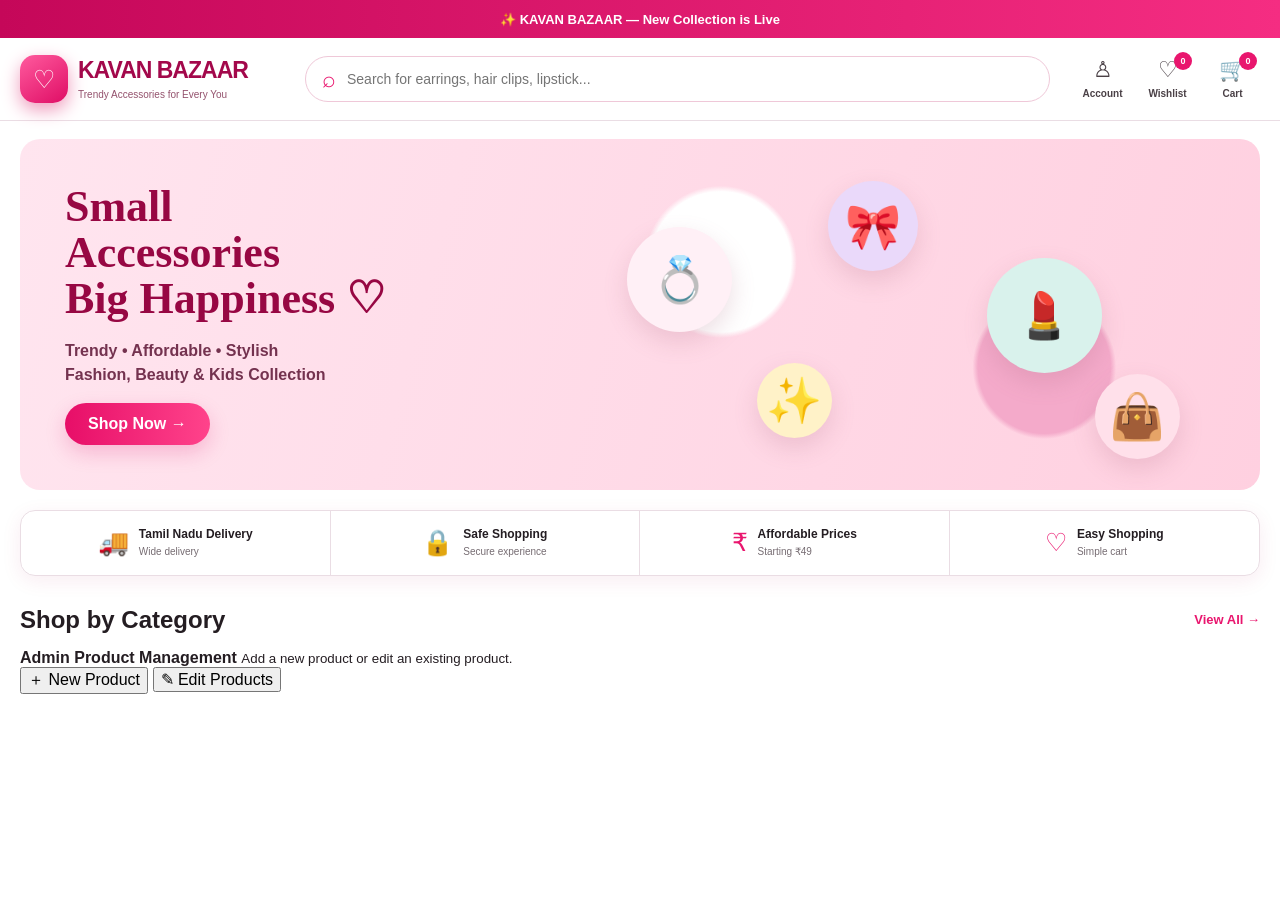
==== commit fc565a40: "Update index.html" ====
--- a/index.html
+++ b/index.html
@@ -5,60 +5,43 @@
 <meta name="viewport" content="width=device-width,initial-scale=1">
 <title>KAVAN BAZAAR | Fashion & Fancy Store</title>
 <meta name="description" content="KAVAN BAZAAR - Fashion, Fancy, Beauty and Kids Accessories">
-<link rel="preconnect" href="https://fonts.googleapis.com">
-<link rel="preconnect" href="https://fonts.gstatic.com" crossorigin>
-<link href="https://fonts.googleapis.com/css2?family=Fraunces:ital,opsz,wght@0,9..144,400;0,9..144,600;0,9..144,700;1,9..144,500&family=Manrope:wght@400;500;600;700;800&display=swap" rel="stylesheet">
 
 <style>
 :root{
-  --wine:#7a0f3d;
-  --wine-dark:#570a2b;
-  --rose:#c81457;
-  --rose2:#e34a80;
-  --gold:#b8862c;
-  --gold-light:#e9cd93;
-  --cream:#fffaf5;
-  --blush:#fbe7ee;
-  --text:#2a1420;
-  --muted:#8a6b76;
-  --line:#f0dce4;
-  --green:#12795a;
-  --shadow:0 10px 28px rgba(122,15,61,.09);
-  --serif:'Fraunces',Georgia,serif;
-  --sans:'Manrope',Arial,Helvetica,sans-serif;
-
-  /* legacy aliases kept so existing rules below keep working */
-  --pink:var(--rose);
-  --pink2:var(--rose2);
-  --dark:var(--wine);
-  --light:var(--blush);
+  --pink:#e9166e;
+  --pink2:#ff4b91;
+  --dark:#a3084b;
+  --light:#fff2f7;
+  --text:#241d22;
+  --muted:#766c72;
+  --line:#eadde4;
+  --green:#159957;
+  --shadow:0 5px 20px rgba(174,25,91,.08);
 }
 *{box-sizing:border-box}
 html{scroll-behavior:smooth}
 body{
   margin:0;
-  font-family:var(--sans);
+  font-family:Arial,Helvetica,sans-serif;
   color:var(--text);
-  background:var(--cream);
+  background:#fff;
 }
 button,input,select{font:inherit}
 button{cursor:pointer}
-h1,h2,h3{font-family:var(--serif)}
 
 .topbar{
   height:38px;
   display:flex;
   align-items:center;
   justify-content:center;
-  background:var(--wine-dark);
-  color:var(--gold-light);
-  font-size:12px;
-  font-weight:600;
-  letter-spacing:.2px;
+  background:linear-gradient(90deg,#c50759,#f52d82);
+  color:#fff;
+  font-size:13px;
+  font-weight:700;
 }
 
 .header{
-  background:var(--cream);
+  background:#fff;
   border-bottom:1px solid var(--line);
   position:sticky;
   top:0;
@@ -68,9 +51,9 @@
   max-width:1300px;
   margin:auto;
   padding:13px 20px;
-  min-height:86px;
+  min-height:82px;
   display:grid;
-  grid-template-columns:280px 1fr auto;
+  grid-template-columns:260px 1fr auto;
   align-items:center;
   gap:25px;
 }
@@ -78,47 +61,42 @@
 .logo{
   display:flex;
   align-items:center;
-  gap:12px;
+  gap:10px;
   text-decoration:none;
-  color:var(--wine);
+  color:var(--dark);
 }
 .logoIcon{
-  width:46px;
-  height:46px;
-  border-radius:50%;
-  background:var(--wine);
-  border:1px solid var(--gold-light);
+  width:48px;
+  height:48px;
+  border-radius:15px;
+  background:linear-gradient(145deg,#ff5b9e,#df0d65);
   display:grid;
   place-items:center;
-  color:var(--gold-light);
-  font-size:21px;
-  box-shadow:0 7px 16px rgba(122,15,61,.25);
+  color:white;
+  font-size:25px;
+  box-shadow:0 7px 18px #ef9cbd;
 }
 .logoText strong{
   display:block;
-  font-family:var(--serif);
   font-size:23px;
-  font-weight:600;
-  letter-spacing:.3px;
+  letter-spacing:-1px;
 }
 .logoText small{
   font-size:10px;
-  color:var(--muted);
-  letter-spacing:.2px;
+  color:#94526d;
 }
 
 .search{
   height:46px;
-  border:1px solid var(--line);
-  border-radius:8px;
-  background:#fff;
+  border:1px solid #efc8d8;
+  border-radius:25px;
   display:flex;
   align-items:center;
   padding:0 16px;
 }
 .search span{
-  font-size:19px;
-  color:var(--rose);
+  font-size:23px;
+  color:var(--pink);
   margin-right:9px;
 }
 .search input{
@@ -126,8 +104,6 @@
   outline:0;
   width:100%;
   font-size:14px;
-  font-family:var(--sans);
-  background:transparent;
 }
 
 .headerActions{
@@ -138,14 +114,13 @@
 .headBtn{
   position:relative;
   border:0;
-  background:transparent;
-  color:var(--text);
+  background:#fff;
+  color:#4a4046;
   min-width:55px;
 }
 .headBtn span{
   display:block;
-  font-size:20px;
-  color:var(--wine);
+  font-size:22px;
 }
 .headBtn small{
   font-size:10px;
@@ -155,7 +130,7 @@
   position:absolute;
   top:-4px;
   right:3px;
-  background:var(--rose);
+  background:var(--pink);
   color:#fff;
   min-width:18px;
   height:18px;
@@ -167,8 +142,7 @@
 }
 
 .nav{
-  background:var(--wine);
-  border-top:1px solid rgba(233,205,147,.25);
+  background:linear-gradient(90deg,#b40655,#ed2177);
 }
 .navInner{
   max-width:1300px;
@@ -177,51 +151,16 @@
   overflow:auto;
 }
 .nav a{
-  color:var(--gold-light);
+  color:#fff;
   text-decoration:none;
   white-space:nowrap;
-  padding:13px 20px;
+  padding:12px 18px;
   font-size:13px;
-  font-weight:600;
-  font-family:var(--sans);
-  border-bottom:2px solid transparent;
+  font-weight:800;
 }
 .nav a:hover,
 .nav a.active{
-  color:#fff;
-  border-bottom-color:var(--gold-light);
-}
-
-.subnav{
-  background:var(--cream);
-  border-bottom:1px solid var(--line);
-}
-.subnavInner{
-  max-width:1300px;
-  margin:auto;
-  display:flex;
-  gap:6px;
-  overflow:auto;
-  padding:9px 20px;
-}
-.subnav button{
-  border:1px solid var(--line);
-  background:#fff;
-  color:var(--text);
-  border-radius:20px;
-  padding:6px 14px;
-  font-size:11.5px;
-  font-weight:600;
-  white-space:nowrap;
-  transition:.15s;
-}
-.subnav button:hover{
-  border-color:var(--gold);
-}
-.subnav button.active{
-  background:var(--wine);
-  border-color:var(--wine);
-  color:#fff;
+  background:#0002;
 }
 
 .mobileHeader{display:none}
@@ -233,118 +172,82 @@
 }
 
 .hero{
-  margin:22px 0;
-  min-height:340px;
-  border-radius:6px;
+  margin:18px 0;
+  min-height:310px;
+  border-radius:20px;
   overflow:hidden;
-  background:var(--wine);
+  background:linear-gradient(105deg,#ffe5ef,#ffd0e0);
   display:grid;
-  grid-template-columns:44% 56%;
+  grid-template-columns:42% 58%;
 }
 .heroText{
-  padding:50px 48px;
-  display:flex;
-  flex-direction:column;
-  justify-content:center;
-}
-.heroText span.kicker{
-  color:var(--gold-light);
-  font-family:var(--sans);
-  font-size:12px;
-  font-weight:700;
-  letter-spacing:.3px;
-  margin-bottom:14px;
+  padding:45px;
 }
 .heroText h1{
-  margin:0 0 16px;
-  color:#fff;
-  font-family:var(--serif);
+  margin:0 0 12px;
+  color:#970743;
+  font-family:Georgia,serif;
+  font-size:44px;
+  line-height:1.05;
+}
+.heroText p{
+  color:#74324f;
+  line-height:1.5;
   font-weight:600;
-  font-size:46px;
-  line-height:1.08;
-}
-.heroText h1 em{
-  font-style:italic;
-  color:var(--gold-light);
-  font-weight:500;
-}
-.heroText p{
-  color:#f0d9e2;
-  line-height:1.6;
-  font-weight:500;
-  font-size:14px;
-  max-width:34ch;
 }
 .primaryBtn{
   border:0;
-  border-radius:3px;
-  padding:14px 26px;
-  color:var(--wine-dark);
-  background:var(--gold-light);
-  font-weight:700;
-  font-family:var(--sans);
-  font-size:13px;
-  margin-top:22px;
-  width:fit-content;
-  transition:.2s;
-}
-.primaryBtn:hover{
-  background:#fff;
-}
-
+  border-radius:24px;
+  padding:12px 23px;
+  color:#fff;
+  background:linear-gradient(90deg,#e70e68,#ff438b);
+  font-weight:900;
+  box-shadow:0 8px 20px #d9156835;
+}
 .heroVisual{
   position:relative;
   background:
-    linear-gradient(105deg,#8c1548,#6a0c33);
-  overflow:hidden;
-}
-.heroVisual::before{
-  content:"";
-  position:absolute;
-  inset:0;
-  background:
-    radial-gradient(circle at 80% 20%, rgba(233,205,147,.18), transparent 45%),
-    radial-gradient(circle at 20% 85%, rgba(233,205,147,.12), transparent 45%);
+    radial-gradient(circle at 25% 35%,#fff 0 12%,transparent 13%),
+    radial-gradient(circle at 70% 65%,#f4aaca 0 12%,transparent 13%);
 }
 .circle{
   position:absolute;
   border-radius:50%;
   display:grid;
   place-items:center;
-  font-size:38px;
-  box-shadow:0 10px 22px rgba(0,0,0,.18);
-}
-.c1{width:100px;height:100px;left:10%;top:22%;background:#fff0f6}
-.c2{width:80px;height:80px;left:42%;top:10%;background:#ead9fa}
-.c3{width:120px;height:120px;left:60%;top:36%;background:#d9f2ec}
-.c4{width:70px;height:70px;left:28%;top:62%;background:#fff2c8}
-.c5{width:88px;height:88px;left:76%;top:64%;background:#ffe0ea}
+  font-size:45px;
+  box-shadow:0 10px 25px #a75d7a33;
+}
+.c1{width:105px;height:105px;left:12%;top:25%;background:#fff0f6}
+.c2{width:90px;height:90px;left:40%;top:12%;background:#ead9fa}
+.c3{width:115px;height:115px;left:62%;top:34%;background:#d9f2ec}
+.c4{width:75px;height:75px;left:30%;top:64%;background:#fff2c8}
+.c5{width:85px;height:85px;left:77%;top:67%;background:#ffe0ea}
 
 .trust{
   display:grid;
   grid-template-columns:repeat(4,1fr);
   border:1px solid var(--line);
-  background:#fff;
-  border-radius:6px;
-  margin:22px 0 34px;
+  border-radius:15px;
+  margin:20px 0 30px;
+  box-shadow:var(--shadow);
 }
 .trustItem{
-  padding:18px 10px;
+  padding:16px 10px;
   display:flex;
   justify-content:center;
   align-items:center;
-  gap:11px;
+  gap:10px;
   border-right:1px solid var(--line);
 }
 .trustItem:last-child{border:0}
 .trustIcon{
-  font-size:21px;
-  color:var(--gold);
+  font-size:25px;
+  color:var(--pink);
 }
 .trustItem strong{
   display:block;
   font-size:12px;
-  font-weight:700;
 }
 .trustItem small{
   color:var(--muted);
@@ -353,59 +256,50 @@
 
 .sectionTitle{
   display:flex;
-  align-items:baseline;
+  align-items:center;
   justify-content:space-between;
-  margin:36px 0 16px;
-  border-bottom:1px solid var(--line);
-  padding-bottom:12px;
+  margin:28px 0 15px;
 }
 .sectionTitle h2{
   margin:0;
-  font-family:var(--serif);
-  font-weight:600;
-  font-size:26px;
-  color:var(--wine-dark);
+  font-size:24px;
 }
 .sectionTitle a{
-  color:var(--rose);
+  color:var(--pink);
   text-decoration:none;
-  font-size:12px;
-  font-weight:700;
+  font-size:13px;
+  font-weight:900;
 }
 
 .categories{
   display:grid;
-  grid-template-columns:repeat(3,1fr);
-  max-width:560px;
-  gap:14px;
+  grid-template-columns:repeat(8,1fr);
+  gap:12px;
 }
 .category{
   border:1px solid var(--line);
   background:#fff;
-  border-radius:6px;
-  padding:10px;
+  border-radius:14px;
+  padding:8px;
   text-align:center;
   transition:.2s;
 }
 .category:hover{
-  border-color:var(--gold);
+  transform:translateY(-3px);
   box-shadow:var(--shadow);
 }
 .categoryImage{
-  height:100px;
-  border-radius:4px;
-  background:var(--blush);
+  height:95px;
+  border-radius:11px;
+  background:linear-gradient(145deg,#fff0f6,#ffe3ed);
   display:grid;
   place-items:center;
-  font-size:38px;
+  font-size:40px;
 }
 .category b{
   display:block;
-  font-family:var(--serif);
-  font-weight:600;
-  font-size:14px;
-  margin-top:9px;
-  color:var(--wine-dark);
+  font-size:11px;
+  margin-top:7px;
 }
 
 .shopLayout{
@@ -417,8 +311,9 @@
 
 .filters{
   border:1px solid var(--line);
-  border-radius:6px;
+  border-radius:12px;
   background:#fff;
+  box-shadow:var(--shadow);
   position:sticky;
   top:140px;
   overflow:hidden;
@@ -429,20 +324,14 @@
   align-items:center;
   padding:15px;
   border-bottom:1px solid var(--line);
-  background:var(--blush);
-}
-.filterTitle strong{
-  font-family:var(--serif);
-  font-weight:600;
-  font-size:17px;
-  color:var(--wine-dark);
-}
+}
+.filterTitle strong{font-size:17px}
 .filterTitle button{
   border:0;
   background:none;
-  color:var(--rose);
+  color:var(--pink);
   font-size:11px;
-  font-weight:700;
+  font-weight:800;
 }
 .filterGroup{
   padding:14px;
@@ -450,11 +339,8 @@
 }
 .filterGroup strong{
   display:block;
-  font-size:12px;
-  font-weight:700;
-  letter-spacing:.2px;
+  font-size:13px;
   margin-bottom:9px;
-  color:var(--wine-dark);
 }
 .filterGroup label{
   display:flex;
@@ -463,95 +349,51 @@
   font-size:11px;
   color:#5e555a;
 }
-.filterGroup input{accent-color:var(--rose)}
-
-.filterCat{
+.filterGroup input{accent-color:var(--pink)}
+
+.shopBar{
   display:flex;
   justify-content:space-between;
   align-items:center;
-  gap:8px;
-  width:100%;
+  padding:10px 12px;
   border:1px solid var(--line);
-  background:#fff;
-  border-radius:4px;
-  padding:9px 11px;
-  margin-bottom:7px;
-  font-size:12px;
-  font-weight:600;
-  font-family:var(--sans);
-  color:var(--text);
-  transition:.15s;
-}
-.filterCat:last-child{margin-bottom:0}
-.filterCat:hover{
-  border-color:var(--gold);
-}
-.filterCat span:last-child{
-  color:var(--muted);
-  font-size:11px;
-  font-weight:700;
-  min-width:20px;
-  text-align:right;
-}
-.filterCat.active{
-  background:var(--wine);
-  border-color:var(--wine);
-  color:#fff;
-}
-.filterCat.active span:last-child{
-  color:var(--gold-light);
-}
-
-.shopBar{
-  display:flex;
-  justify-content:space-between;
-  align-items:center;
-  padding:11px 14px;
-  border:1px solid var(--line);
-  border-radius:6px;
-  background:#fff;
+  border-radius:8px;
   margin-bottom:14px;
 }
-.shopBar strong{
-  font-family:var(--serif);
-  font-weight:600;
-  font-size:15px;
-  color:var(--wine-dark);
-}
+.shopBar strong{font-size:13px}
 .shopBar small{
   color:var(--muted);
   margin-left:5px;
 }
 .shopBar select{
-  border:1px solid var(--line);
-  border-radius:4px;
-  padding:8px 10px;
+  border:1px solid #ead6df;
+  border-radius:6px;
+  padding:7px 10px;
   background:#fff;
   font-size:11px;
   font-weight:700;
-  color:var(--text);
 }
 
 .products{
   display:grid;
   grid-template-columns:repeat(4,1fr);
-  gap:10px;
+  gap:15px;
 }
 .product{
   border:1px solid var(--line);
-  border-radius:6px;
+  border-radius:9px;
   overflow:hidden;
   background:#fff;
   transition:.2s;
 }
 .product:hover{
-  border-color:var(--gold);
+  transform:translateY(-3px);
   box-shadow:var(--shadow);
 }
 .productImage{
   height:210px;
   position:relative;
-  background:var(--blush);
+  background:#fff0f6;
 }
 .productImage img{
   width:100%;
@@ -564,57 +406,53 @@
   right:8px;
   top:8px;
   z-index:2;
-  width:32px;
-  height:32px;
+  width:34px;
+  height:34px;
   border:0;
   border-radius:50%;
   background:#fff;
-  color:var(--rose);
-  font-size:17px;
-  box-shadow:0 3px 10px rgba(0,0,0,.12);
+  color:var(--pink);
+  font-size:19px;
+  box-shadow:0 3px 12px #0002;
 }
 .heart.active{
-  background:var(--rose);
+  background:var(--pink);
   color:#fff;
 }
 .offer{
   position:absolute;
   left:8px;
   top:8px;
-  background:var(--wine-dark);
-  color:var(--gold-light);
-  padding:4px 8px;
-  border-radius:3px;
+  background:#f45c3c;
+  color:#fff;
+  padding:4px 7px;
+  border-radius:8px;
   font-size:9px;
-  font-weight:700;
-  letter-spacing:.3px;
+  font-weight:900;
 }
 .productBody{
-  padding:10px;
+  padding:11px;
 }
 .productCategory{
-  color:var(--gold);
+  color:var(--pink);
   font-size:9px;
-  font-weight:700;
-  letter-spacing:.4px;
+  font-weight:900;
   text-transform:uppercase;
 }
 .productName{
-  font-family:var(--serif);
   font-size:13px;
-  font-weight:600;
-  line-height:1.28;
-  min-height:33px;
-  margin:4px 0;
-  color:var(--text);
+  font-weight:800;
+  line-height:1.3;
+  min-height:35px;
+  margin:5px 0;
 }
 .price{
-  color:var(--wine-dark);
+  color:var(--pink);
   font-size:17px;
-  font-weight:700;
+  font-weight:950;
 }
 .mrp{
-  color:#a99298;
+  color:#999;
   font-size:11px;
   text-decoration:line-through;
   margin-left:5px;
@@ -622,90 +460,65 @@
 .discount{
   display:inline-block;
   color:var(--green);
-  background:#e2f5ec;
+  background:#e2f7eb;
   padding:3px 6px;
-  border-radius:3px;
+  border-radius:4px;
   font-size:9px;
-  font-weight:700;
+  font-weight:900;
   margin:5px 0;
 }
 .rating{
-  color:var(--muted);
+  color:#766d72;
   font-size:10px;
 }
-.rating b{color:var(--gold)}
+.rating b{color:#ffad00}
 .addBtn{
   width:100%;
-  margin-top:9px;
-  border:1px solid var(--wine);
-  border-radius:4px;
+  margin-top:8px;
+  border:0;
+  border-radius:5px;
   padding:9px;
-  background:#fff;
-  color:var(--wine);
+  background:linear-gradient(90deg,#ed116d,#ff3c87);
+  color:#fff;
   font-size:11px;
-  font-weight:700;
-  transition:.2s;
-}
-.addBtn:hover{
-  background:var(--wine);
-  color:#fff;
-}
-  .promo{
-  margin:36px 0;
-  padding:26px 30px;
-  border-radius:6px;
-  background:var(--blush);
-  border:1px solid var(--line);
+  font-weight:900;
+}
+
+.promo{
+  margin:32px 0;
+  padding:22px 27px;
+  border-radius:16px;
+  background:linear-gradient(100deg,#ffe9f2,#ffd4e2);
   display:flex;
   align-items:center;
   justify-content:space-between;
 }
-
 .promo h3{
   margin:0;
-  color:var(--wine-dark);
-  font-family:var(--serif);
-  font-weight:600;
+  color:#990746;
   font-size:25px;
 }
-
 .promo p{
   margin:5px 0 0;
-  color:var(--muted);
+  color:#74334f;
   font-size:12px;
 }
 
-.promo .primaryBtn{
-  color:#fff;
-  background:var(--wine);
-}
-.promo .primaryBtn:hover{
-  background:var(--wine-dark);
-}
-
 .footer{
-  margin-top:50px;
-  background:var(--wine-dark);
-  color:#f0d9e2;
-  padding:34px 20px;
-}
-
+  margin-top:45px;
+  background:#fff0f6;
+  padding:28px 20px;
+}
 .footerInner{
   max-width:1300px;
   margin:auto;
   display:flex;
   justify-content:space-between;
 }
-
-.footerInner small{
-  color:#cf9fb2;
-}
-
 .footerBrand{
-  color:var(--gold-light);
-  font-family:var(--serif);
-  font-size:22px;
-  font-weight:600;
+  color:#a0094b;
+  font-size:21px;
+  font-weight:950;
 }
 
 .modal{
@@ -717,11 +530,7 @@
   align-items:flex-end;
   justify-content:center;
 }
-
-.modal.open{
-  display:flex;
-}
-
+.modal.open{display:flex}
 .sheet{
   width:min(620px,100%);
   max-height:85vh;
@@ -730,13 +539,11 @@
   border-radius:24px 24px 0 0;
   padding:20px;
 }
-
 .modalHead{
   display:flex;
   justify-content:space-between;
   align-items:center;
 }
-
 .close{
   width:36px;
   height:36px;
@@ -746,7 +553,6 @@
   color:var(--pink);
   font-size:20px;
 }
-
 .cartRow{
   display:grid;
   grid-template-columns:65px 1fr auto;
@@ -755,7 +561,6 @@
   border-bottom:1px solid #eee;
   align-items:center;
 }
-
 .cartImg{
   width:65px;
   height:65px;
@@ -763,20 +568,17 @@
   overflow:hidden;
   background:#fff0f6;
 }
-
 .cartImg img{
   width:100%;
   height:100%;
   object-fit:cover;
 }
-
 .qty{
   display:flex;
   align-items:center;
   gap:8px;
   margin-top:5px;
 }
-
 .qty button{
   width:25px;
   height:25px;
@@ -785,7 +587,6 @@
   background:#ffe5ef;
   color:var(--pink);
 }
-
 .remove{
   border:0;
   background:none;
@@ -800,18 +601,13 @@
   background:#180b1299;
   z-index:110;
 }
-
-.drawer.open{
-  display:block;
-}
-
+.drawer.open{display:block}
 .drawerPanel{
   height:100%;
   width:min(320px,88vw);
   background:#fff;
   padding:20px;
 }
-
 .drawerPanel a{
   display:block;
   color:var(--text);
@@ -835,45 +631,29 @@
   transition:.2s;
   z-index:200;
 }
-
 .toast.show{
   opacity:1;
   transform:translate(-50%,0);
 }
 
-.mobileBottom{
-  display:none;
-}
+.mobileBottom{display:none}
 
 @media(max-width:1100px){
-  .headerInner{
-    grid-template-columns:220px 1fr auto;
-  }
-
-  .products{
-    grid-template-columns:repeat(3,1fr);
-  }
-
-  .categories{
-    grid-template-columns:repeat(6,1fr);
-  }
+  .headerInner{grid-template-columns:220px 1fr auto}
+  .products{grid-template-columns:repeat(3,1fr)}
+  .categories{grid-template-columns:repeat(6,1fr)}
 }
 
 @media(max-width:900px){
-
-  .header{
-    display:none;
-  }
-
+  .header{display:none}
   .mobileHeader{
     display:block;
     position:sticky;
     top:0;
     z-index:60;
-    background:var(--cream);
+    background:#fff;
     border-bottom:1px solid var(--line);
   }
-
   .mobileTop{
     height:65px;
     display:grid;
@@ -881,36 +661,28 @@
     align-items:center;
     padding:6px 13px;
   }
-
   .menuBtn{
     border:0;
     background:#fff;
     color:var(--dark);
     font-size:26px;
   }
-
   .mobileLogo{
     text-align:center;
   }
-
   .mobileLogo strong{
-    color:var(--wine);
-    font-family:var(--serif);
-    font-weight:600;
+    color:var(--dark);
     font-size:19px;
   }
-
   .mobileLogo small{
     display:block;
     color:#966078;
     font-size:9px;
   }
-
   .mobileActions{
     display:flex;
     gap:4px;
   }
-
   .mobileActions button{
     position:relative;
     border:0;
@@ -918,7 +690,6 @@
     color:var(--dark);
     font-size:21px;
   }
-
   .mobileSearch{
     margin:0 13px 11px;
     height:43px;
@@ -928,12 +699,10 @@
     align-items:center;
     padding:0 13px;
   }
-
   .mobileSearch span{
     color:var(--pink);
     margin-right:8px;
   }
-
   .mobileSearch input{
     width:100%;
     border:0;
@@ -941,109 +710,54 @@
     font-size:13px;
   }
 
-  .container{
-    padding:0 13px;
-  }
-
+  .container{padding:0 13px}
   .hero{
     min-height:240px;
     grid-template-columns:48% 52%;
     border-radius:15px;
     margin:12px 0;
   }
-
-  .heroText{
-    padding:25px 15px;
-  }
-
-  .heroText h1{
-    font-size:28px;
-  }
-
-  .heroText p{
-    font-size:10px;
-  }
-
-  .primaryBtn{
-    padding:10px 15px;
-    font-size:11px;
-  }
-
-  .circle{
-    font-size:30px;
-  }
-
-  .c1{
-    width:70px;
-    height:70px;
-  }
-
-  .c2{
-    width:65px;
-    height:65px;
-  }
-
-  .c3{
-    width:75px;
-    height:75px;
-  }
-
-  .c4{
-    width:55px;
-    height:55px;
-  }
-
-  .c5{
-    width:60px;
-    height:60px;
-  }
+  .heroText{padding:25px 15px}
+  .heroText h1{font-size:28px}
+  .heroText p{font-size:10px}
+  .primaryBtn{padding:10px 15px;font-size:11px}
+  .circle{font-size:30px}
+  .c1{width:70px;height:70px}
+  .c2{width:65px;height:65px}
+  .c3{width:75px;height:75px}
+  .c4{width:55px;height:55px}
+  .c5{width:60px;height:60px}
 
   .trust{
     grid-template-columns:repeat(4,1fr);
     margin-bottom:22px;
   }
-
   .trustItem{
     display:block;
     text-align:center;
     padding:10px 2px;
   }
-
-  .trustIcon{
-    font-size:20px;
-  }
-
+  .trustIcon{font-size:20px}
   .trustItem strong{
     font-size:8px;
   }
-
-  .trustItem small{
-    display:none;
-  }
+  .trustItem small{display:none}
 
   .categories{
     display:flex;
     overflow:auto;
     gap:8px;
   }
-
   .category{
     min-width:85px;
   }
-
   .categoryImage{
     height:70px;
     font-size:30px;
   }
-
-  .category b{
-    font-size:9px;
-  }
-
-  .shopLayout{
-    display:block;
-  }
-
+  .category b{font-size:9px}
+
+  .shopLayout{display:block}
   .filters{
     display:none;
     position:fixed;
@@ -1055,67 +769,42 @@
     border-radius:0;
     overflow:auto;
   }
-
-  .filters.open{
-    display:block;
-  }
+  .filters.open{display:block}
 
   .filterMobile{
     display:block;
-    border:1px solid var(--line);
-    background:var(--blush);
-    color:var(--wine);
-    border-radius:4px;
+    border:1px solid #f0bfd3;
+    background:#fff5f9;
+    color:var(--pink);
+    border-radius:18px;
     padding:7px 12px;
     font-size:10px;
-    font-weight:700;
+    font-weight:900;
   }
 
   .shopBar{
     margin-bottom:10px;
   }
-
-  .shopBar small{
-    display:none;
-  }
+  .shopBar small{display:none}
 
   .products{
     grid-template-columns:repeat(2,1fr);
     gap:9px;
   }
-
-  .productImage{
-    height:175px;
-  }
-
-  .productBody{
-    padding:8px;
-  }
-
-  .productName{
-    font-size:12px;
-  }
-
-  .price{
-    font-size:16px;
-  }
+  .productImage{height:175px}
+  .productBody{padding:8px}
+  .productName{font-size:12px}
+  .price{font-size:16px}
 
   .promo{
     padding:17px;
   }
-
-  .promo h3{
-    font-size:19px;
-  }
-
-  .promo p{
-    font-size:10px;
-  }
+  .promo h3{font-size:19px}
+  .promo p{font-size:10px}
 
   .footer{
     margin-bottom:65px;
   }
-
   .footerInner{
     display:block;
     text-align:center;
@@ -1133,7 +822,6 @@
     border-top:1px solid var(--line);
     z-index:70;
   }
-
   .mobileBottom button{
     border:0;
     background:#fff;
@@ -1141,168 +829,26 @@
     font-size:9px;
     font-weight:800;
   }
-
   .mobileBottom span{
     display:block;
     font-size:21px;
     line-height:25px;
   }
-
   .mobileBottom .active{
     color:var(--pink);
   }
 }
 
 @media(min-width:901px){
-  .filterMobile{
-    display:none;
-  }
-}
-
-
-/* ADMIN PRODUCT MANAGEMENT */
-.adminTools{
-  margin:28px 0 12px;
-  border:1px solid var(--line);
-  background:#fff;
-  padding:15px 18px;
-  border-radius:6px;
-}
-.adminToolsHead{
-  display:flex;
-  align-items:center;
-  justify-content:space-between;
-  gap:15px;
-}
-.adminToolsHead strong{
-  display:block;
-  color:var(--wine-dark);
-  font-family:var(--serif);
-  font-size:18px;
-}
-.adminToolsHead small{
-  display:block;
-  color:var(--muted);
-  font-size:11px;
-  margin-top:3px;
-}
-.adminOpenBtn{
-  margin:0;
-}
-.adminPanel{
-  display:none;
-  margin:0 0 18px;
-  border:1px solid var(--line);
-  background:#fff;
-  padding:18px;
-  border-radius:6px;
-  box-shadow:var(--shadow);
-}
-.adminPanel.open{display:block}
-.adminPanelHead{
-  display:flex;
-  justify-content:space-between;
-  align-items:center;
-  margin-bottom:14px;
-}
-.adminPanelHead strong{
-  display:block;
-  color:var(--wine-dark);
-  font-family:var(--serif);
-  font-size:20px;
-}
-.adminPanelHead small{
-  display:block;
-  color:var(--muted);
-  font-size:11px;
-  margin-top:3px;
-}
-.adminForm{
-  display:grid;
-  grid-template-columns:repeat(2,1fr);
-  gap:9px;
-}
-.adminForm input,
-.adminForm select{
-  width:100%;
-  border:1px solid var(--line);
-  border-radius:4px;
-  padding:10px 11px;
-  outline:0;
-  background:#fff;
-  font-size:12px;
-}
-.adminForm input:focus,
-.adminForm select:focus{
-  border-color:var(--gold);
-}
-.adminFormActions{
-  grid-column:1/-1;
-  display:flex;
-  gap:8px;
-}
-.adminCancel{
-  border:1px solid var(--line);
-  background:#fff;
-  color:var(--wine);
-  border-radius:4px;
-  padding:10px 18px;
-  font-weight:700;
-}
-.adminList{
-  margin-top:16px;
-  border-top:1px solid var(--line);
-  padding-top:10px;
-  max-height:300px;
-  overflow:auto;
-}
-.adminItem{
-  display:flex;
-  align-items:center;
-  justify-content:space-between;
-  gap:10px;
-  padding:9px 0;
-  border-bottom:1px solid #f3e7ec;
-  font-size:11px;
-}
-.adminItemName{
-  font-weight:800;
-  color:var(--text);
-}
-.adminItemMeta{
-  color:var(--muted);
-  margin-top:2px;
-}
-.adminItemActions{
-  display:flex;
-  gap:6px;
-  flex-shrink:0;
-}
-.adminItemActions button{
-  border:1px solid var(--line);
-  background:#fff;
-  color:var(--wine);
-  border-radius:4px;
-  padding:5px 9px;
-  font-size:10px;
-  font-weight:800;
-}
-@media(max-width:900px){
-  .adminToolsHead{align-items:stretch;flex-direction:column}
-  .adminOpenBtn{width:100%}
-  .adminForm{grid-template-columns:1fr}
-  .adminFormActions{grid-column:auto}
-  .adminItem{align-items:flex-start}
-  .adminItemActions{flex-direction:column}
-}
-
+  .filterMobile{display:none}
+}
 </style>
 </head>
 
 <body>
 
 <div class="topbar">
-  New arrivals every week · Free delivery across Tamil Nadu on orders over ₹499
+  ✨ KAVAN BAZAAR — New Collection is Live
 </div>
 
 <header class="header">
@@ -1323,7 +869,6 @@
     </label>
 
     <div class="headerActions">
-
       <button class="headBtn" onclick="openAdmin()">
         <span>♙</span>
         <small>Account</small>
@@ -1340,7 +885,6 @@
         <small>Cart</small>
         <b class="badge" id="cartCount">0</b>
       </button>
-
     </div>
 
   </div>
@@ -1348,16 +892,11 @@
   <nav class="nav">
     <div class="navInner" id="nav"></div>
   </nav>
-
-  <div class="subnav">
-    <div class="subnavInner" id="subnav"></div>
-  </div>
 </header>
 
 <div class="mobileHeader">
 
   <div class="mobileTop">
-
     <button class="menuBtn" onclick="openDrawer()">☰</button>
 
     <div class="mobileLogo">
@@ -1366,17 +905,9 @@
     </div>
 
     <div class="mobileActions">
-      <button onclick="openWishlist()">
-        ♡
-        <b class="badge" id="mobileWishCount">0</b>
-      </button>
-
-      <button onclick="openCart()">
-        🛒
-        <b class="badge" id="mobileCartCount">0</b>
-      </button>
+      <button onclick="openWishlist()">♡<b class="badge" id="mobileWishCount">0</b></button>
+      <button onclick="openCart()">🛒<b class="badge" id="mobileCartCount">0</b></button>
     </div>
-
   </div>
 
   <label class="mobileSearch">
@@ -1392,34 +923,29 @@
 <section class="hero">
 
   <div class="heroText">
-
-    <span class="kicker">New Collection · Tamil Nadu</span>
-
     <h1>
-      Small accessories,<br>
-      <em>big happiness</em>
+      Small<br>
+      Accessories<br>
+      Big Happiness ♡
     </h1>
 
     <p>
-      Fashion, beauty and kids' accessories curated for everyday
-      wear and every celebration.
+      Trendy • Affordable • Stylish<br>
+      Fashion, Beauty & Kids Collection
     </p>
 
     <button class="primaryBtn"
       onclick="scrollProducts()">
-      Shop the collection
+      Shop Now →
     </button>
-
   </div>
 
   <div class="heroVisual">
-
     <div class="circle c1">💍</div>
     <div class="circle c2">🎀</div>
     <div class="circle c3">💄</div>
     <div class="circle c4">✨</div>
     <div class="circle c5">👜</div>
-
   </div>
 
 </section>
@@ -1472,2337 +998,71 @@
 </section>
 
 <section class="adminTools" id="adminTools">
-  <div class="adminToolsHead">
-    <div>
-      <strong>Admin Product Management</strong>
-      <small>Add, edit or delete products from the website.</small>
-    </div>
-    <button class="primaryBtn adminOpenBtn" onclick="openAdmin()">Admin / Products</button>
+  <div>
+    <strong>Admin Product Management</strong>
+    <small>Add a new product or edit an existing product.</small>
+  </div>
+  <div class="adminActions">
+    <button onclick="newProduct()">＋ New Product</button>
+    <button onclick="editProducts()">✎ Edit Products</button>
   </div>
 </section>
+
+<section id="products">
 
 <div class="adminPanel" id="adminPanel">
   <div class="adminPanelHead">
-    <div>
-      <strong>Product Management</strong>
-      <small>Changes are saved in this browser.</small>
-    </div>
-    <button class="close" onclick="closeAdmin()">×</button>
-  </div>
-
+    <div><strong>Product Management</strong><small>Add or edit products from the site.</small></div>
+    <button onclick="closeAdmin()">×</button>
+  </div>
   <div class="adminForm">
     <input id="adminId" type="hidden">
     <input id="adminName" placeholder="Product name">
-    <select id="adminCategory">
-      <option value="Women">Women</option>
-      <option value="Men">Men</option>
-      <option value="Kids">Kids</option>
-    </select>
+    <select id="adminCategory"><option>Women</option><option>Men</option><option>Kids</option></select>
     <input id="adminPrice" type="number" min="0" placeholder="Selling price">
     <input id="adminMrp" type="number" min="0" placeholder="MRP">
     <input id="adminPhoto" placeholder="Actual product photo URL">
     <div class="adminFormActions">
-      <button class="primaryBtn" onclick="saveAdminProduct()">Save Product</button>
-      <button class="adminCancel" onclick="resetAdminForm()">Cancel</button>
+      <button class="primaryBtn" onclick="saveProduct()">Save Product</button>
+      <button class="adminSecondary" onclick="closeAdmin()">Cancel</button>
     </div>
   </div>
-
   <div class="adminList" id="adminList"></div>
 </div>
 
-<section id="products">
-  <div class="shopLayout">
-
-  <aside class="filters" id="filters">
-
-    <div class="filterTitle">
-      <strong>Filters</strong>
-      <button onclick="clearFilters()">Clear All</button>
-    </div>
-
-    <div class="filterGroup">
-      <strong>Categories</strong>
-      <div id="filterCats"></div>
-    </div>
-
-    <div class="filterGroup">
-      <strong>Price</strong>
-
-      <label>
-        <input type="checkbox" value="0-99" onchange="applyFilters()">
-        Under ₹100
-      </label>
-
-      <label>
-        <input type="checkbox" value="100-249" onchange="applyFilters()">
-        ₹100 – ₹249
-      </label>
-
-      <label>
-        <input type="checkbox" value="250-499" onchange="applyFilters()">
-        ₹250 – ₹499
-      </label>
-
-      <label>
-        <input type="checkbox" value="500-999999" onchange="applyFilters()">
-        ₹500+
-      </label>
-    </div>
-
-    <div class="filterGroup">
-      <strong>Offers</strong>
-
-      <label>
-        <input id="offerOnly"
-               type="checkbox"
-               onchange="applyFilters()">
-        Offers only
-      </label>
-    </div>
-
-  </aside>
-
-  <div class="productArea">
-
-    <div class="shopBar">
-
-      <div>
-        <strong id="listingTitle">
-          Trending Now
-        </strong>
-
-        <small id="resultCount"></small>
-      </div>
-
-      <button
-        class="filterMobile"
-        onclick="toggleFilters()">
-        ☰ Filters
-      </button>
-
-      <select id="sortSelect"
-              onchange="render()">
-
-        <option value="default">
-          Sort: Recommended
-        </option>
-
-        <option value="low">
-          Price: Low to High
-        </option>
-
-        <option value="high">
-          Price: High to Low
-        </option>
-
-        <option value="rating">
-          Rating
-        </option>
-
-      </select>
-
-    </div>
-
-    <div
-      class="activeFilters"
-      id="activeFilters">
-    </div>
-
-    <div
-      class="products"
-      id="grid">
-    </div>
-
-  </div>
-
-</div>
-
-</section>
-
-
-<section class="promo">
-
-  <div>
-    <h3>Special Offers Under ₹99</h3>
-
-    <p>
-      Pretty picks, everyday prices —
-      perfect for gifting too.
-    </p>
-  </div>
-
-  <button
-    class="primaryBtn"
-    onclick="under99()">
-    Shop Offers →
-  </button>
-
-</section>
-
-
-<section>
-
-  <div class="sectionTitle">
-
-    <h2>Best Sellers</h2>
-
-    <a href="#products"
-       onclick="resetAll()">
-      View All →
-    </a>
-
-  </div>
-
-  <div
-    class="products"
-    id="best">
-  </div>
-
-</section>
-
-</main>
-
-
-<footer class="footer">
-
-  <div class="footerInner">
-
-    <div>
-      <div class="footerBrand">
-        Kavan Bazaar
-      </div>
-
-      <small>
-        Trendy accessories for every you.
-      </small>
-    </div>
-
-    <div style="text-align:right">
-      <strong style="color:#fff">
-        Fashion · Fancy · Beauty · Kids
-      </strong>
-
-      <br>
-
-      <small>
-        Serving Tamil Nadu with love
-      </small>
-    </div>
-
-  </div>
-
-</footer>
-
-
-<!-- DRAWER -->
-
-<div
-  class="drawer"
-  id="drawer">
-
-  <div class="drawerPanel">
-
-    <div class="modalHead">
-
-      <strong>
-        KAVAN BAZAAR
-      </strong>
-
-      <button
-        class="close"
-        onclick="closeDrawer()">
-        ×
-      </button>
-
-    </div>
-
-    <div id="drawerLinks"></div>
-
-  </div>
-
-</div>
-
-
-<!-- CART -->
-
-<div
-  class="modal"
-  id="cartModal">
-
-  <div class="sheet">
-
-    <div class="modalHead">
-
-      <h2>Your Cart</h2>
-
-      <button
-        class="close"
-        onclick="closeCart()">
-        ×
-      </button>
-
-    </div>
-
-    <div id="cartBody"></div>
-
-    <div id="cartFoot"></div>
-
-  </div>
-
-</div>
-
-
-<!-- WISHLIST -->
-
-<div
-  class="modal"
-  id="wishModal">
-
-  <div class="sheet">
-
-    <div class="modalHead">
-
-      <h2>Wishlist</h2>
-
-      <button
-        class="close"
-        onclick="closeWish()">
-        ×
-      </button>
-
-    </div>
-
-    <div id="wishBody"></div>
-
-  </div>
-
-</div>
-
-
-<div
-  class="toast"
-  id="toast">
-</div>
-
-
-<!-- MOBILE BOTTOM -->
-
-<nav class="mobileBottom">
-
-  <button
-    class="active"
-    onclick="home()">
-
-    <span>⌂</span>
-    Home
-
-  </button>
-
-  <button
-    onclick="document.querySelector('#products').scrollIntoView({behavior:'smooth'})">
-
-    <span>▦</span>
-    Products
-
-  </button>
-
-  <button
-    onclick="openWishlist()">
-
-    <span>♡</span>
-    Wishlist
-
-  </button>
-
-  <button
-    onclick="openCart()">
-
-    <span>🛒</span>
-    Cart
-
-  </button>
-
-  <button
-    onclick="openAdmin()">
-
-    <span>♙</span>
-    Account
-
-  </button>
-
-</nav>
-
+<style>
+.adminPanel{display:none;margin:0 0 18px;border:1px solid #efc5d7;border-radius:14px;background:#fff7fa;padding:16px;box-shadow:var(--shadow)}
+.adminPanel.open{display:block}
+.adminPanelHead{display:flex;justify-content:space-between;align-items:center;margin-bottom:12px}
+.adminPanelHead strong{display:block;color:var(--dark);font-size:16px}
+.adminPanelHead small{color:var(--muted);font-size:11px}
+.adminPanelHead button{border:0;background:#ffe8f1;color:var(--pink);border-radius:50%;width:30px;height:30px;font-size:18px}
+.adminForm{display:grid;grid-template-columns:repeat(2,1fr);gap:9px}
+.adminForm input,.adminForm select{border:1px solid #e8cbd7;border-radius:8px;padding:9px;background:#fff;outline:0;font-size:12px}
+.adminForm input:focus,.adminForm select:focus{border-color:var(--pink)}
+.adminFormActions{grid-column:1/-1;display:flex;gap:8px}
+.adminSecondary{border:1px solid #e7ccd8;background:#fff;color:#6b5c64;border-radius:20px;padding:10px 18px;font-weight:800}
+.adminList{margin-top:14px;border-top:1px solid #efdce5;padding-top:10px;max-height:220px;overflow:auto}
+.adminItem{display:flex;align-items:center;justify-content:space-between;gap:10px;padding:8px 0;border-bottom:1px solid #f2e5ea;font-size:11px}
+.adminItem button{border:1px solid #efc5d7;background:#fff;color:var(--pink);border-radius:14px;padding:5px 9px;font-size:10px;font-weight:800}
+@media(max-width:900px){.adminForm{grid-template-columns:1fr}.adminFormActions{grid-column:auto}}
+</style>
 
 <script>
-
-/* =========================================
-   KAVAN BAZAAR
-   PRODUCT DATA
-========================================= */
-
-const cats = [
-  "Women",
-  "Men",
-  "Kids"
-];
-
-
-/*
-  100 PRODUCT BASE
-
-  ID
-  Name
-  Category
-  Price
-  MRP
-  Rating
-  Reviews
-  Badge
-  Type
-*/
-
-const seed = [
-
-["1","Golden Floral Hair Clips Pack of 2","Women",100,499,4.5,275,"Bestseller","hair"],
-
-["2","Glitter Design Banana Hair Clips Pack of 12","Women",660,660,4.4,0,"Trending","hair"],
-
-["3","Nagas Antique Jhumka Earrings","Women",800,800,4.5,0,"Premium","ear"],
-
-["4","Kids Hair Accessories Set of 14","Kids",119,399,4.2,249,"Popular","kids"],
-
-["5","Plain Alligator Metal Hair Clips Pack of 50","Women",131,131,4.2,16,"Offer","hair"],
-
-["6","Golden Pearl Floral Hair Comb Clips Pack of 3","Women",299,299,4.3,0,"New","hair"],
-
-["7","Gold Plated Embellished Hair Clip","Women",320,320,4.3,0,"Premium","hair"],
-
-["8","Crystal Stone Hair Clip","Women",149,299,4.4,42,"Trending","hair"],
-
-["9","Korean Style Hair Clip Set","Women",99,199,4.5,85,"Popular","hair"],
-
-["10","Pearl Floral Hair Pin Set","Women",129,249,4.3,37,"New","hair"],
-
-["11","Fancy Stone Jhumka Earrings","Women",199,399,4.5,74,"Bestseller","ear"],
-
-["12","Gold Tone Temple Jhumka","Women",249,599,4.6,51,"Premium","ear"],
-
-["13","Korean Pearl Earrings","Women",179,349,4.4,63,"Trending","ear"],
-
-["14","Fashion Stud Earrings Set","Women",159,399,4.3,91,"Offer","ear"],
-
-["15","Leaf Design Stud Earrings","Women",176,599,4.4,32,"New","ear"],
-
-["16","Alloy Jhumki Earrings Set","Women",157,1399,4.3,28,"Popular","ear"],
-
-["17","Fashion Jewellery Earring Combo","Women",165,399,4.4,54,"Offer","ear"],
-
-["18","Gold Plated Pearl Earrings","Women",322,1699,4.5,46,"Premium","ear"],
-
-["19","Anti Tarnish Earrings Set of 6","Women",192,999,4.4,83,"Bestseller","ear"],
-
-["20","Crystal Drop Earrings","Women",189,499,4.3,40,"New","ear"],
-
-["21","Gold Plated Bracelet","Women",115,299,4.4,45,"Popular","brace"],
-
-["22","Brass Fashion Bracelet","Women",85,199,4.2,61,"Offer","brace"],
-
-["23","Gold Plated Alloy Bracelet","Women",195,499,4.4,72,"Trending","brace"],
-
-["24","Crystal Zircon Bracelet","Women",289,699,4.5,54,"Premium","brace"],
-
-["25","Beaded Crystal Bracelet","Women",386,799,4.6,31,"New","brace"],
-
-["26","Stainless Steel Gold Bracelet","Women",198,499,4.3,29,"Popular","brace"],
-
-["27","Gold Plated Fashion Bracelet","Women",173,399,4.2,67,"Offer","brace"],
-
-["28","Rudraksha Gold Plated Bracelet","Women",473,899,4.5,22,"Premium","brace"],
-
-["29","Stainless Steel Bracelet","Women",154,399,4.3,35,"New","brace"],
-
-["30","Rhodium Fashion Bracelet","Women",186,449,4.4,42,"Trending","brace"],
-
-["31","Women's Fashion Necklace","Women",299,599,4.4,56,"Popular","neck"],
-
-["32","Gold Tone Pendant Necklace","Women",349,799,4.5,34,"Premium","neck"],
-
-["33","Pearl Pendant Necklace","Women",399,899,4.6,28,"New","neck"],
-
-["34","Fashion Chain Necklace","Women",249,499,4.3,49,"Offer","neck"],
-
-["35","Traditional Temple Necklace","Women",499,999,4.5,19,"Premium","neck"],
-
-["36","Minimal Daily Wear Necklace","Women",199,399,4.2,76,"Popular","neck"],
-
-["37","Gold Plated Chain","Women",279,599,4.4,41,"Trending","neck"],
-
-["38","Stone Pendant Chain","Women",329,699,4.3,33,"New","neck"],
-
-["39","Fancy Party Necklace","Women",449,899,4.5,24,"Premium","neck"],
-
-["40","Pearl Layer Necklace","Women",389,799,4.4,39,"Bestseller","neck"],
-
-
-/* MEN — FANCY / ACCESSORIES ONLY */
-
-["41","Men's Leather Wallet","Men",299,599,4.4,85,"Popular","wallet"],
-
-["42","Men's Card Holder Wallet","Men",199,399,4.3,52,"New","wallet"],
-
-["43","Men's Metal Keychain","Men",99,199,4.4,71,"Offer","key"],
-
-["44","Men's Premium Keychain","Men",149,299,4.5,48,"Trending","key"],
-
-["45","Men's Classic Sunglasses","Men",299,699,4.3,63,"Popular","glass"],
-
-["46","Men's Fashion Sunglasses","Men",349,799,4.4,57,"New","glass"],
-
-["47","Men's Classic Belt","Men",299,599,4.5,91,"Bestseller","belt"],
-
-["48","Men's Casual Belt","Men",249,499,4.3,45,"Offer","belt"],
-
-["49","Men's Stainless Steel Bracelet","Men",199,399,4.4,38,"Trending","brace"],
-
-["50","Men's Fashion Bracelet","Men",179,349,4.2,62,"Popular","brace"],
-
-["51","Men's Pendant Chain","Men",299,599,4.4,27,"New","neck"],
-
-["52","Men's Minimal Chain","Men",249,499,4.3,36,"Popular","neck"],
-
-["53","Men's Fashion Ring","Men",149,299,4.2,58,"Offer","ring"],
-
-["54","Men's Stainless Steel Ring","Men",199,399,4.4,42,"Trending","ring"],
-
-["55","Men's Travel Wallet","Men",349,699,4.5,31,"Premium","wallet"],
-
-["56","Men's Coin Pouch","Men",159,299,4.2,23,"New","wallet"],
-
-["57","Men's Key Ring","Men",89,159,4.3,75,"Offer","key"],
-
-["58","Men's Aviator Sunglasses","Men",399,799,4.5,47,"Bestseller","glass"],
-
-["59","Men's Fashion Wallet","Men",329,699,4.4,52,"Popular","wallet"],
-
-["60","Men's Accessory Gift Set","Men",499,999,4.6,18,"Premium","combo"],
-
-
-/* KIDS */
-
-["61","Kids Cute Hair Clip Set","Kids",79,149,4.5,65,"Popular","kids"],
-
-["62","Kids Butterfly Hair Clips","Kids",89,159,4.4,51,"Trending","kids"],
-
-["63","Kids Colour Hair Clips","Kids",69,129,4.3,44,"Offer","kids"],
-
-["64","Kids Pearl Hair Clips","Kids",99,199,4.5,38,"New","kids"],
-
-["65","Kids Fancy Hair Accessories","Kids",119,249,4.4,42,"Popular","kids"],
-
-["66","Kids Bow Hair Clip Set","Kids",89,179,4.5,56,"Bestseller","kids"],
-
-["67","Kids Floral Hair Clips","Kids",99,199,4.3,33,"New","kids"],
-
-["68","Kids Crystal Hair Clips","Kids",129,249,4.5,29,"Trending","kids"],
-
-["69","Kids Cartoon Hair Clips","Kids",79,149,4.4,47,"Offer","kids"],
-
-["70","Kids Mini Hair Accessory Set","Kids",149,299,4.6,25,"Premium","kids"],
-
-["71","Kids Fancy Bracelet","Kids",79,149,4.3,34,"Popular","brace"],
-
-["72","Kids Beaded Bracelet","Kids",69,129,4.4,41,"New","brace"],
-
-["73","Kids Charm Bracelet","Kids",99,199,4.5,28,"Trending","brace"],
-
-["74","Kids Pearl Bracelet","Kids",119,229,4.4,21,"Premium","brace"],
-
-["75","Kids Cute Necklace","Kids",129,249,4.5,31,"Popular","neck"],
-
-["76","Kids Butterfly Necklace","Kids",99,199,4.3,38,"New","neck"],
-
-["77","Kids Fancy Jewellery Set","Kids",179,349,4.5,44,"Bestseller","combo"],
-
-["78","Kids Birthday Jewellery Combo","Kids",199,399,4.6,19,"Premium","combo"],
-
-["79","Kids Party Accessory Set","Kids",149,299,4.4,26,"Trending","combo"],
-
-["80","Kids Gift Accessories Set","Kids",229,449,4.5,17,"Premium","combo"],
-
-
-/* WOMEN BEAUTY */
-
-["81","Pink Lipstick","Women",149,249,4.4,67,"Popular","beauty"],
-
-["82","Matte Red Lipstick","Women",179,299,4.5,73,"Bestseller","beauty"],
-
-["83","Nude Lipstick","Women",159,279,4.3,42,"New","beauty"],
-
-["84","Glossy Lip Colour","Women",129,229,4.4,51,"Trending","beauty"],
-
-["85","Liquid Lipstick","Women",199,349,4.5,39,"Premium","beauty"],
-
-["86","Nail Polish Set","Women",199,299,4.4,88,"Popular","nail"],
-
-["87","Gloss Nail Polish","Women",79,129,4.3,54,"Offer","nail"],
-
-["88","Matte Nail Polish","Women",89,149,4.4,48,"New","nail"],
-
-["89","Beauty Accessory Combo","Women",249,499,4.5,36,"Combo","beauty"],
-
-["90","Makeup Accessory Set","Women",299,599,4.4,29,"Premium","beauty"],
-
-["91","Fancy Hair Beauty Combo","Women",199,399,4.5,57,"Bestseller","beauty"],
-
-["92","Pearl Beauty Hair Set","Women",179,349,4.3,33,"New","beauty"],
-
-["93","Fashion Hair Accessory Combo","Women",149,299,4.4,46,"Offer","beauty"],
-
-["94","Party Wear Beauty Set","Women",299,499,4.5,24,"Premium","beauty"],
-
-["95","Daily Wear Beauty Combo","Women",129,249,4.2,68,"Popular","beauty"],
-
-["96","Fancy Jewellery Combo","Women",399,799,4.6,31,"Premium","combo"],
-
-["97","Women Gift Accessory Set","Women",299,599,4.5,27,"Bestseller","combo"],
-
-["98","Fashion Accessories Combo","Women",249,499,4.4,43,"Trending","combo"],
-
-["99","Premium Fancy Combo Set","Women",499,999,4.6,18,"Premium","combo"],
-
-["100","KAVAN Special Beauty Combo","Women",349,699,4.5,35,"Bestseller","combo"]
-
-];
-
-
-/* =========================================
-   REAL PRODUCT PHOTOS
-========================================= */
-
-const verifiedProducts = {
-
-  "1":[
-    "Golden Floral Hair Clips Pack of 2",
-    100,
-    499,
-    4.5,
-    275,
-    "https://rukminim3.flixcart.com/image/824/972/xif0q/shopsy-hair-accessory/i/j/c/korean-style-women-s-and-girls-golden-hair-clips-pack-of-2-2-original-imagx8pnzvezerae.jpeg?crop=false&q=60"
-  ],
-
-  "2":[
-    "Impression Glitter Design Banana Hair Clips Pack of 12",
-    660,
-    660,
-    4.4,
-    0,
-    "https://impression4u.com/cdn/shop/files/WhatsAppImage2025-04-18at5.34.17PM.jpg?v=1744981203"
-  ],
-
-  "3":[
-    "Nagas Antique Jhumka Earrings",
-    800,
-    800,
-    4.5,
-    0,
-    "https://aspfashionjewellery.com/cdn/shop/files/Picsart_23-06-30_15-25-59-300.jpg?v=1688211968"
-  ],
-
-  "4":[
-    "Nagi jewels Set Of 14 Kid Hair Accessories",
-    119,
-    399,
-    4.2,
-    249,
-    "https://images.meesho.com/images/products/258288635/onf0g_512.webp?width=512"
-  ],
-
-  "5":[
-    "J0YJ0 Plain Alligator Metal Hair Clips Pack of 50",
-    131,
-    131,
-    4.2,
-    16,
-    "https://images.meesho.com/images/products/456057457/zjhau_512.webp"
-  ],
-
-  "6":[
-    "JMD Golden Pearl Floral Hair Comb Clips Pack of 3",
-    299,
-    299,
-    4.3,
-    0,
-    "https://images.meesho.com/images/products/714028836/liiay_512.webp?width=512"
-  ],
-
-  "7":[
-    "Vogue Panash Gold-Plated Embellished Hair Clip",
-    320,
-    320,
-    4.3,
-    0,
-    "https://assets.ajio.com/medias/sys_master/root/20240808/vCHD/66b4dac81d763220fa6a9a5c/-1117Wx1400H-700272895-gold-MODEL.jpg"
-  ]
-
-};
-
-
-/* Apply verified information */
-
-Object.entries(verifiedProducts).forEach(
-  ([id,v]) => {
-
-    const p =
-      seed.find(x => x[0] === id);
-
-    if(!p) return;
-
-    p[1] = v[0];
-    p[3] = v[1];
-    p[4] = v[2];
-    p[5] = v[3];
-    p[6] = v[4];
-    p[9] = v[5];
-
-  }
-);
-
-
-/* =========================================
-   STATE
-========================================= */
-
-let cart =
-  JSON.parse(
-    localStorage.getItem("kavan_cart") || "[]"
-  );
-
-let wish =
-  JSON.parse(
-    localStorage.getItem("kavan_wish") || "[]"
-  );
-
-let active = "All";
-let query = "";
-let only99 = false;
-
-let filterCats = [];
-let priceFilters = [];
-let ratingFilters = [];
-let offerOnly = false;
-let badgeFilter = null;
-
-let adminProducts = JSON.parse(
-  localStorage.getItem("kavan_admin_products_v1") || "[]"
-);
-
-function allProducts(){
-  const custom = adminProducts.map(p => [
-    p.id,
-    p.name,
-    p.category,
-    p.price,
-    p.mrp,
-    4.5,
-    0,
-    p.badge || "New",
-    p.type || "beauty",
-    p.photo || ""
-  ]);
-  return seed.concat(custom);
-}
-
-
-const badgeTabs = [
-  ["All",null],
-  ["Popular","Popular"],
-  ["New Launches","New"],
-  ["Best Sellers","Bestseller"],
-  ["Premium","Premium"],
-  ["Offers","Offer"]
-];
-
-function setBadge(b){
-
-  badgeFilter = b;
-
-  document
-    .querySelector("#products")
-    .scrollIntoView({behavior:"smooth"});
-
-  render();
-
-}
-
-function renderSubnav(){
-
-  document.getElementById("subnav").innerHTML =
-    badgeTabs.map(([label,val])=>`
-      <button
-        class="${badgeFilter===val ? "active" : ""}"
-        onclick="setBadge(${val ? `'${val}'` : "null"})">
-        ${label}
-      </button>
-    `).join("");
-
-}
-
-
-/* =========================================
-   CATEGORY ICON
-========================================= */
-
-function catIcon(c,i){
-
-  const icon = {
-
-    Women:"💄",
-    Men:"⌚",
-    Kids:"🎀"
-
-  }[c] || "✨";
-
-  return `
-    <div style="
-      font-size:42px;
-      height:95px;
-      display:grid;
-      place-items:center;
-      background:linear-gradient(
-        145deg,
-        #fff0f6,
-        #ffe3ed
-      );
-      border-radius:11px;
-    ">
-      ${icon}
-    </div>
-  `;
-}
-
-
-/* =========================================
-   NAVIGATION
-========================================= */
-
-function nav(){
-
-  document.getElementById("nav").innerHTML = `
-
-    <a
-      href="#"
-      class="${active==="All" ? "active" : ""}"
-      onclick="resetAll();return false">
-      Home
-    </a>
-
-    <a
-      href="#products"
-      class="${active==="Women" ? "active" : ""}"
-      onclick="setCat('Women');return false">
-      Women
-    </a>
-
-    <a
-      href="#products"
-      class="${active==="Men" ? "active" : ""}"
-      onclick="setCat('Men');return false">
-      Men
-    </a>
-
-    <a
-      href="#products"
-      class="${active==="Kids" ? "active" : ""}"
-      onclick="setCat('Kids');return false">
-      Kids
-    </a>
-
-  `;
-
-  document.getElementById("drawerLinks").innerHTML = `
-
-    <a
-      href="#"
-      onclick="resetAll();closeDrawer();return false">
-      Home
-    </a>
-
-    <a
-      href="#products"
-      onclick="setCat('Women');closeDrawer()">
-      Women
-    </a>
-
-    <a
-      href="#products"
-      onclick="setCat('Men');closeDrawer()">
-      Men
-    </a>
-
-    <a
-      href="#products"
-      onclick="setCat('Kids');closeDrawer()">
-      Kids
-    </a>
-
-  `;
-}
-
-
-/* =========================================
-   PRODUCT IMAGE
-========================================= */
-
-function productImage(p,i){
-
-  if(p[9]){
-
-    return `
-      <img
-        src="${p[9]}"
-        alt="${p[1]}"
-        loading="lazy"
-        onerror="this.style.display='none'">
-    `;
-
-  }
-
-  const fallback = {
-
-    Women:"https://images.unsplash.com/photo-1617038220319-276d3cfab638?auto=format&fit=crop&w=700&q=80",
-
-    Men:"https://images.unsplash.com/photo-1627123424574-724758594e93?auto=format&fit=crop&w=700&q=80",
-
-    Kids:"https://images.unsplash.com/photo-1519238263530-99bdd11df2ea?auto=format&fit=crop&w=700&q=80"
-
-  };
-
-  return `
-    <img
-      src="${fallback[p[2]]}"
-      alt="${p[1]}"
-      loading="lazy">
-  `;
-}
-
-
-/* =========================================
-   CATEGORY CARDS
-========================================= */
-
-function renderCats(){
-
-  document.getElementById("categories").innerHTML =
-    cats.map((c,i)=>`
-
-      <button
-        class="category"
-        onclick="setCat('${c}')">
-
-        <div class="categoryImage">
-          ${catIcon(c,i)}
-        </div>
-
-        <b>${c}</b>
-
-      </button>
-
-    `).join("");
-
-}
-
-
-/* =========================================
-   PRODUCT CARD
-========================================= */
-
-function card(p,i){
-
-  const id = p[0];
-  const name = p[1];
-  const category = p[2];
-  const price = p[3];
-  const mrp = p[4];
-  const rating = p[5];
-  const reviews = p[6];
-  const badge = p[7];
-
-  const off =
-    mrp > price
-      ? Math.round(
-          (1 - price/mrp) * 100
-        )
-      : 0;
-
-  const activeWish =
-    wish.includes(id);
-
-  return `
-
-    <article class="product">
-
-      <div class="productImage">
-
-        ${
-          badge === "Offer"
-            ? `<span class="offer">OFFER</span>`
-            : ""
-        }
-
-        <button
-          class="heart ${activeWish ? "active" : ""}"
-          onclick="toggleWish('${id}')">
-
-          ${activeWish ? "♥" : "♡"}
-
-        </button>
-
-        ${productImage(p,i)}
-
-      </div>
-
-      <div class="productBody">
-
-        <div class="productCategory">
-          ${category}
-        </div>
-
-        <div class="productName">
-          ${name}
-        </div>
-
-        <div>
-
-          <span class="price">
-            ₹${price}
-          </span>
-
-          ${
-            mrp > price
-              ? `<span class="mrp">₹${mrp}</span>`
-              : ""
-          }
-
-        </div>
-
-        ${
-          off
-            ? `<span class="discount">
-                ${off}% OFF
-              </span>`
-            : ""
-        }
-
-        <button
-          class="addBtn"
-          onclick="addCart('${id}')">
-
-          🛒 Add to Cart
-
-        </button>
-
-      </div>
-
-    </article>
-
-  `;
-}
-
-
-/* =========================================
-   FILTER CATEGORY
-========================================= */
-
-function renderFilterCats(){
-
-  document.getElementById("filterCats").innerHTML =
-    cats.map(c=>`
-
-      <button
-        class="filterCat
-        ${filterCats.includes(c) ? "active" : ""}"
-        onclick="toggleCatFilter('${c}')">
-
-        <span>
-          ${c}
-        </span>
-
-        <span>
-          ${allProducts().filter(
-            p => p[2] === c
-          ).length}
-        </span>
-
-      </button>
-
-    `).join("");
-
-}
-
-
-function toggleCatFilter(c){
-
-  const index =
-    filterCats.indexOf(c);
-
-  if(index >= 0){
-
-    filterCats.splice(index,1);
-
-  }else{
-
-    filterCats.push(c);
-
-  }
-
-  applyFilters();
-
-}
-
-
-/* =========================================
-   INPUT FILTERS
-========================================= */
-
-function selectedInputs(){
-
-  priceFilters =
-    [
-      ...document.querySelectorAll(
-        '.filterGroup input[type="checkbox"]'
-      )
-    ]
-    .filter(
-      x =>
-        x.checked &&
-        x.value.includes("-")
-    )
-    .map(x=>x.value);
-
-
-  ratingFilters =
-    [
-      ...document.querySelectorAll(
-        '.filterGroup input[type="checkbox"]'
-      )
-    ]
-    .filter(
-      x =>
-        x.checked &&
-        !x.value.includes("-")
-    )
-    .map(x=>Number(x.value));
-
-
-  offerOnly =
-    document.getElementById(
-      "offerOnly"
-    ).checked;
-
-}
-
-
-/* =========================================
-   FILTER PRODUCTS
-========================================= */
-
-function filtered(){
-
-  return allProducts().filter(p => {
-
-    const categoryMatch =
-      filterCats.length
-        ? filterCats.includes(p[2])
-        : (
-            active === "All" ||
-            p[2] === active
-          );
-
-
-    const searchMatch =
-      !query ||
-      p[1]
-        .toLowerCase()
-        .includes(query.toLowerCase()) ||
-      p[2]
-        .toLowerCase()
-        .includes(query.toLowerCase());
-
-
-    const priceMatch =
-      !only99 ||
-      p[3] < 100;
-
-
-    const selectedPriceMatch =
-      !priceFilters.length ||
-      priceFilters.some(v=>{
-
-        const [a,b] =
-          v.split("-").map(Number);
-
-        return (
-          p[3] >= a &&
-          p[3] <= b
-        );
-
-      });
-
-
-    const ratingMatch =
-      !ratingFilters.length ||
-      ratingFilters.some(
-        v => p[5] >= v
-      );
-
-
-    const offerMatch =
-      !offerOnly ||
-      p[7] === "Offer";
-
-
-    const badgeMatch =
-      !badgeFilter ||
-      p[7] === badgeFilter;
-
-
-    return (
-      categoryMatch &&
-      searchMatch &&
-      priceMatch &&
-      selectedPriceMatch &&
-      ratingMatch &&
-      offerMatch &&
-      badgeMatch
-    );
-
-  });
-
-}
-
-
-/* =========================================
-   SORT
-========================================= */
-
-function sortProducts(list){
-
-  const sort =
-    document.getElementById(
-      "sortSelect"
-    )?.value || "default";
-
-
-  if(sort === "low"){
-
-    return list.sort(
-      (a,b)=>a[3]-b[3]
-    );
-
-  }
-
-
-  if(sort === "high"){
-
-    return list.sort(
-      (a,b)=>b[3]-a[3]
-    );
-
-  }
-
-
-  if(sort === "rating"){
-
-    return list.sort(
-      (a,b)=>b[5]-a[5]
-    );
-
-  }
-
-
-  return list;
-
-}
-
-
-/* =========================================
-   MAIN RENDER
-========================================= */
-
-function render(){
-
-  let list =
-    sortProducts(
-      filtered()
-    );
-
-
-  const count =
-    filterCats.length +
-    priceFilters.length +
-    ratingFilters.length +
-    (offerOnly ? 1 : 0) +
-    (only99 ? 1 : 0);
-
-
-  if(query){
-
-    document.getElementById(
-      "listingTitle"
-    ).textContent =
-      `Search: ${query}`;
-
-  }else if(
-    filterCats.length
-  ){
-
-    document.getElementById(
-      "listingTitle"
-    ).textContent =
-      filterCats.join(", ");
-
-  }else if(active !== "All"){
-
-    document.getElementById(
-      "listingTitle"
-    ).textContent =
-      active;
-
-  }else if(only99){
-
-    document.getElementById(
-      "listingTitle"
-    ).textContent =
-      "Offers Under ₹99";
-
-  }else{
-
-    document.getElementById(
-      "listingTitle"
-    ).textContent =
-      "Trending Now";
-
-  }
-
-
-  document.getElementById(
-    "resultCount"
-  ).textContent =
-    `${list.length} products`;
-
-
-  document.getElementById(
-    "grid"
-  ).innerHTML =
-
-    list.length
-
-      ? list
-          .slice(0,100)
-          .map(card)
-          .join("")
-
-      : `
-        <div
-          style="
-            grid-column:1/-1;
-            text-align:center;
-            padding:50px;
-            color:#777;
-          ">
-
-          No products found.
-
-        </div>
-      `;
-
-
-  document.getElementById(
-    "best"
-  ).innerHTML =
-
-    allProducts()
-      .filter(
-        p =>
-          [
-            "Bestseller",
-            "Popular",
-            "Trending"
-          ].includes(p[7])
-      )
-      .slice(0,8)
-      .map(card)
-      .join("");
-
-
-  document.getElementById(
-    "filterCount"
-  ) &&
-  (
-    document.getElementById(
-      "filterCount"
-    ).textContent = count
-  );
-
-
-  document.getElementById(
-    "activeFilters"
-  ).innerHTML = [
-
-    ...filterCats,
-
-    ...priceFilters.map(
-      x => x.replace("-", " – ")
-    ),
-
-    ...ratingFilters.map(
-      x => `★ ${x}+`
-    ),
-
-    ...(offerOnly
-      ? ["Offers only"]
-      : [])
-
-  ]
-  .map(
-    x => `
-      <span class="filterChip">
-        ${x}
-      </span>
-    `
-  )
-  .join("");
-
-
-  renderFilterCats();
-
-  update();
-
-  nav();
-
-  renderCats();
-
-  renderSubnav();
-
-}
-
-
-/* =========================================
-   CATEGORY
-========================================= */
-
-function setCat(c){
-
-  active = c;
-
-  filterCats = [];
-
-  only99 = false;
-
-  badgeFilter = null;
-
-  document
-    .querySelectorAll(
-      '.filters input'
-    )
-    .forEach(
-      x => x.checked = false
-    );
-
-
-  document
-    .querySelector(
-      "#products"
-    )
-    .scrollIntoView({
-      behavior:"smooth"
-    });
-
-
-  render();
-
-}
-
-
-/* =========================================
-   UNDER ₹99
-========================================= */
-
-function under99(){
-
-  active = "All";
-
-  only99 = true;
-
-  badgeFilter = null;
-
-  document
-    .querySelector(
-      "#products"
-    )
-    .scrollIntoView({
-      behavior:"smooth"
-    });
-
-  render();
-
-}
-
-
-/* =========================================
-   RESET
-========================================= */
-
-function resetAll(){
-
-  active = "All";
-
-  filterCats = [];
-
-  priceFilters = [];
-
-  ratingFilters = [];
-
-  offerOnly = false;
-
-  only99 = false;
-
-  query = "";
-
-  badgeFilter = null;
-
-
-  document
-    .querySelectorAll(
-      '.filters input'
-    )
-    .forEach(
-      x => x.checked = false
-    );
-
-
-  const search =
-    document.getElementById(
-      "desktopSearch"
-    );
-
-  const mobileSearch =
-    document.getElementById(
-      "mobileSearchInput"
-    );
-
-
-  if(search)
-    search.value = "";
-
-  if(mobileSearch)
-    mobileSearch.value = "";
-
-
-  render();
-
-}
-
-
-/* =========================================
-   CART
-========================================= */
-
-function addCart(id){
-
-  const item =
-    cart.find(
-      x => x.id === id
-    );
-
-
-  if(item){
-
-    item.q++;
-
-  }else{
-
-    cart.push({
-      id:id,
-      q:1
-    });
-
-  }
-
-
-  update();
-
-  toast(
-    "Added to cart ♡"
-  );
-
-}
-
-
-function update(){
-
-  const cartCount =
-    cart.reduce(
-      (a,x)=>a+x.q,
-      0
-    );
-
-
-  [
-    "cartCount",
-    "mobileCartCount"
-  ]
-  .forEach(id=>{
-
-    const el =
-      document.getElementById(id);
-
-    if(el)
-      el.textContent =
-        cartCount;
-
-  });
-
-
-  [
-    "wishCount",
-    "mobileWishCount"
-  ]
-  .forEach(id=>{
-
-    const el =
-      document.getElementById(id);
-
-    if(el)
-      el.textContent =
-        wish.length;
-
-  });
-
-
-  localStorage.setItem(
-    "kavan_cart",
-    JSON.stringify(cart)
-  );
-
-
-  localStorage.setItem(
-    "kavan_wish",
-    JSON.stringify(wish)
-  );
-
-}
-
-
-/* =========================================
-   WISHLIST
-========================================= */
-
-function toggleWish(id){
-
-  const index =
-    wish.indexOf(id);
-
-
-  if(index >= 0){
-
-    wish.splice(index,1);
-
-  }else{
-
-    wish.push(id);
-
-  }
-
-
-  update();
-
-  render();
-
-}
-
-
-function openWishlist(){
-
-  document
-    .getElementById(
-      "wishModal"
-    )
-    .classList.add("open");
-
-
-  const body =
-    document.getElementById(
-      "wishBody"
-    );
-
-
-  if(!wish.length){
-
-    body.innerHTML = `
-      <div
-        style="
-          text-align:center;
-          padding:40px;
-          color:#777;
-        ">
-
-        Your wishlist is empty ♡
-
-      </div>
-    `;
-
-    return;
-
-  }
-
-
-  body.innerHTML =
-    wish.map(id=>{
-
-      const p =
-        allProducts().find(
-          x => x[0] === id
-        );
-
-
-      if(!p)
-        return "";
-
-
-      return `
-
-        <div class="cartRow">
-
-          <div class="cartImg">
-
-            ${productImage(p,1)}
-
-          </div>
-
-          <div>
-
-            <b>
-              ${p[1]}
-            </b>
-
-            <div>
-              ₹${p[3]}
-            </div>
-
-          </div>
-
-          <button
-            class="addBtn"
-            onclick="addCart('${id}')">
-
-            Add
-
-          </button>
-
-        </div>
-
-      `;
-
-    }).join("");
-
-}
-
-
-function closeWish(){
-
-  document
-    .getElementById(
-      "wishModal"
-    )
-    .classList.remove("open");
-
-}
-
-
-/* =========================================
-   CART MODAL
-========================================= */
-
-function openCart(){
-
-  document
-    .getElementById(
-      "cartModal"
-    )
-    .classList.add("open");
-
-
-  cartRender();
-
-}
-
-
-function closeCart(){
-
-  document
-    .getElementById(
-      "cartModal"
-    )
-    .classList.remove("open");
-
-}
-
-
-function cartRender(){
-
-  const body =
-    document.getElementById(
-      "cartBody"
-    );
-
-
-  if(!cart.length){
-
-    body.innerHTML = `
-      <div
-        style="
-          text-align:center;
-          padding:40px;
-          color:#777;
-        ">
-
-        Your cart is empty.
-
-      </div>
-    `;
-
-    document.getElementById(
-      "cartFoot"
-    ).innerHTML = "";
-
-    return;
-
-  }
-
-
-  let total = 0;
-
-
-  body.innerHTML =
-    cart.map(item=>{
-
-      const p =
-        allProducts().find(
-          x => x[0] === item.id
-        );
-
-
-      if(!p)
-        return "";
-
-
-      total +=
-        p[3] * item.q;
-
-
-      return `
-
-        <div class="cartRow">
-
-          <div class="cartImg">
-
-            ${productImage(p,1)}
-
-          </div>
-
-          <div>
-
-            <b>
-              ${p[1]}
-            </b>
-
-            <div>
-              ₹${p[3]}
-            </div>
-
-            <div class="qty">
-
-              <button
-                onclick="
-                  qty('${p[0]}',-1)
-                ">
-                −
-              </button>
-
-              <span>
-                ${item.q}
-              </span>
-
-              <button
-                onclick="
-                  qty('${p[0]}',1)
-                ">
-                +
-              </button>
-
-            </div>
-
-          </div>
-
-          <button
-            class="remove"
-            onclick="
-              removeCart('${p[0]}')
-            ">
-
-            Remove
-
-          </button>
-
-        </div>
-
-      `;
-
-    }).join("");
-
-
-  document.getElementById(
-    "cartFoot"
-  ).innerHTML = `
-
-    <h3>
-      Total: ₹${total}
-    </h3>
-
-    <button
-      class="primaryBtn"
-      style="width:100%"
-      onclick="checkout()">
-
-      Checkout
-
-    </button>
-
-  `;
-
-}
-
-
-function qty(id,d){
-
-  const item =
-    cart.find(
-      x => x.id === id
-    );
-
-
-  if(!item)
-    return;
-
-
-  item.q += d;
-
-
-  if(item.q <= 0){
-
-    cart =
-      cart.filter(
-        x => x.id !== id
-      );
-
-  }
-
-
-  update();
-
-  cartRender();
-
-}
-
-
-function removeCart(id){
-
-  cart =
-    cart.filter(
-      x => x.id !== id
-    );
-
-
-  update();
-
-  cartRender();
-
-}
-
-
-/* =========================================
-   CHECKOUT
-========================================= */
-
-function checkout(){
-
-  toast(
-    "Checkout system will be connected later"
-  );
-
-}
-
-
-/* =========================================
-   MOBILE DRAWER
-========================================= */
-
-function openDrawer(){
-
-  document
-    .getElementById(
-      "drawer"
-    )
-    .classList.add("open");
-
-}
-
-
-function closeDrawer(){
-
-  document
-    .getElementById(
-      "drawer"
-    )
-    .classList.remove("open");
-
-}
-
-
-/* =========================================
-   SEARCH
-========================================= */
-
-function bindSearch(id){
-
-  const el =
-    document.getElementById(id);
-
-
-  if(!el)
-    return;
-
-
-  el.addEventListener(
-    "input",
-    e => {
-
-      query =
-        e.target.value;
-
-      active = "All";
-
-      only99 = false;
-
-
-      const other =
-        id === "desktopSearch"
-          ? "mobileSearchInput"
-          : "desktopSearch";
-
-
-      const otherEl =
-        document.getElementById(
-          other
-        );
-
-
-      if(otherEl)
-        otherEl.value =
-          query;
-
-
-      render();
-
-    }
-  );
-
-}
-
-
-/* =========================================
-   ADMIN PRODUCT MANAGEMENT
-========================================= */
-
-function openAdmin(){
-  const panel = document.getElementById("adminPanel");
-  if(!panel) return;
-  panel.classList.add("open");
-  renderAdminList();
-  panel.scrollIntoView({behavior:"smooth",block:"center"});
-}
-
-function closeAdmin(){
-  const panel = document.getElementById("adminPanel");
-  if(panel) panel.classList.remove("open");
-}
-
-function resetAdminForm(){
-  document.getElementById("adminId").value = "";
-  document.getElementById("adminName").value = "";
-  document.getElementById("adminCategory").value = "Women";
-  document.getElementById("adminPrice").value = "";
-  document.getElementById("adminMrp").value = "";
-  document.getElementById("adminPhoto").value = "";
-}
-
-function editAdminProduct(id){
-  const p = adminProducts.find(x => x.id === id);
-  if(!p) return;
-
-  openAdmin();
-  document.getElementById("adminId").value = p.id;
-  document.getElementById("adminName").value = p.name;
-  document.getElementById("adminCategory").value = p.category;
-  document.getElementById("adminPrice").value = p.price;
-  document.getElementById("adminMrp").value = p.mrp;
-  document.getElementById("adminPhoto").value = p.photo || "";
-}
-
-function saveAdminProduct(){
-  const id = document.getElementById("adminId").value || ("admin-" + Date.now());
-  const name = document.getElementById("adminName").value.trim();
-  const category = document.getElementById("adminCategory").value;
-  const price = Number(document.getElementById("adminPrice").value);
-  const mrp = Number(document.getElementById("adminMrp").value) || price;
-  const photo = document.getElementById("adminPhoto").value.trim();
-
-  if(!name || !price){
-    toast("Enter product name and price");
-    return;
-  }
-
-  const item = {
-    id,
-    name,
-    category,
-    price,
-    mrp,
-    photo,
-    badge:"New",
-    type:"beauty"
-  };
-
-  const index = adminProducts.findIndex(x => x.id === id);
-
-  if(index >= 0){
-    adminProducts[index] = item;
-  }else{
-    adminProducts.push(item);
-  }
-
-  localStorage.setItem(
-    "kavan_admin_products_v1",
-    JSON.stringify(adminProducts)
-  );
-
-  resetAdminForm();
-  renderAdminList();
-  render();
-  toast("Product saved ♡");
-}
-
-function deleteAdminProduct(id){
-  adminProducts =
-    adminProducts.filter(x => x.id !== id);
-
-  localStorage.setItem(
-    "kavan_admin_products_v1",
-    JSON.stringify(adminProducts)
-  );
-
-  renderAdminList();
-  render();
-  toast("Product removed");
-}
-
-function renderAdminList(){
-  const el = document.getElementById("adminList");
-  if(!el) return;
-
-  if(!adminProducts.length){
-    el.innerHTML =
-      '<small style="color:#777">No manually added products yet.</small>';
-    return;
-  }
-
-  el.innerHTML = adminProducts.map(p => `
-    <div class="adminItem">
-      <div>
-        <div class="adminItemName">${p.name}</div>
-        <div class="adminItemMeta">${p.category} · ₹${p.price} · MRP ₹${p.mrp}</div>
-      </div>
-      <div class="adminItemActions">
-        <button onclick="editAdminProduct('${p.id}')">Edit</button>
-        <button onclick="deleteAdminProduct('${p.id}')">Delete</button>
-      </div>
-    </div>
-  `).join("");
-}
-
-/* =========================================
-   ACCOUNT
-========================================= */
-
-function account(){
-  openAdmin();
-}
-
-
-/* =========================================
-   FILTER
-========================================= */
-
-function applyFilters(){
-
-  selectedInputs();
-
-  only99 = false;
-
-  render();
-
-  if(
-    window.innerWidth <= 900
-  ){
-
-    document
-      .getElementById(
-        "filters"
-      )
-      .classList.remove(
-        "open"
-      );
-
-  }
-
-}
-
-
-function clearFilters(){
-
-  filterCats = [];
-
-  priceFilters = [];
-
-  ratingFilters = [];
-
-  offerOnly = false;
-
-  only99 = false;
-
-  active = "All";
-
-
-  document
-    .querySelectorAll(
-      ".filters input"
-    )
-    .forEach(
-      x => x.checked = false
-    );
-
-
-  render();
-
-}
-
-
-function toggleFilters(){
-
-  document
-    .getElementById(
-      "filters"
-    )
-    .classList.toggle(
-      "open"
-    );
-
-}
-
-
-/* =========================================
-   TOAST
-========================================= */
-
-function toast(message){
-
-  const el =
-    document.getElementById(
-      "toast"
-    );
-
-
-  el.textContent =
-    message;
-
-  el.classList.add(
-    "show"
-  );
-
-
-  clearTimeout(
-    window.toastTimer
-  );
-
-
-  window.toastTimer =
-    setTimeout(
-      () => {
-
-        el.classList.remove(
-          "show"
-        );
-
-      },
-      1800
-    );
-
-}
-
-
-/* =========================================
-   HOME
-========================================= */
-
-function home(){
-
-  resetAll();
-
-  window.scrollTo({
-    top:0,
-    behavior:"smooth"
-  });
-
-}
-
-
-function scrollProducts(){
-
-  document
-    .querySelector("#products")
-    .scrollIntoView({
-      behavior:"smooth"
-    });
-
-}
-
-
-/* =========================================
-   INITIAL LOAD
-========================================= */
-
-bindSearch(
-  "desktopSearch"
-);
-
-bindSearch(
-  "mobileSearchInput"
-);
-
-render();
-
+const GOOGLE_SHEET_API="https://script.google.com/macros/s/AKfycbzYxMh00Bv9B-dWBKZr8luEIn2PSIp2pOyWbeWSn733NUykJzNDIIWKJ6iA8ApbHyXfdw/exec";
+let adminProducts=JSON.parse(localStorage.getItem("kavan_admin_products_v1")||"[]");
+function adminAsSeed(){return adminProducts.map(p=>[p.id,p.name,p.cat,Number(p.price),Number(p.mrp)||Number(p.price),4.5,0,"New",p.photo||""])}
+function syncAdminIntoSeed(){const existing=new Set(seed.map(p=>p[0]));adminAsSeed().forEach(p=>{if(!existing.has(p[0]))seed.push(p)})}
+async function loadGoogleProducts(){if(!GOOGLE_SHEET_API||GOOGLE_SHEET_API.includes("PASTE_YOUR_")){syncAdminIntoSeed();return}try{const r=await fetch(GOOGLE_SHEET_API);const data=await r.json();if(Array.isArray(data.products)){adminProducts=data.products.map(p=>({id:String(p.ID||p.id||("sheet-"+Date.now()+Math.random())),name:p["Product Name"]||p.name||"",cat:p.Category||p.cat||"Women",price:Number(p["Selling Price"]||p.price||0),mrp:Number(p.MRP||p.mrp||p["Selling Price"]||p.price||0),photo:p["Photo URL"]||p.photo||""})).filter(p=>p.name&&p.price);localStorage.setItem("kavan_admin_products_v1",JSON.stringify(adminProducts));seed.push(...adminAsSeed().filter(p=>!seed.some(x=>x[0]===p[0])));render()}}catch(e){syncAdminIntoSeed();toast("Google Sheet unavailable — local data shown")}}
+async function saveGoogleProduct(item){if(!GOOGLE_SHEET_API||GOOGLE_SHEET_API.includes("PASTE_YOUR_"))return true;try{const r=await fetch(GOOGLE_SHEET_API,{method:"POST",headers:{"Content-Type":"text/plain;charset=utf-8"},body:JSON.stringify({action:"save",product:item})});return r.ok}catch(e){toast("Sheet save failed");return false}}
+async function deleteGoogleProduct(id){if(!GOOGLE_SHEET_API||GOOGLE_SHEET_API.includes("PASTE_YOUR_"))return;try{await fetch(GOOGLE_SHEET_API,{method:"POST",headers:{"Content-Type":"text/plain;charset=utf-8"},body:JSON.stringify({action:"delete",id})})}catch(e){}}
+function openAdmin(){document.getElementById("adminPanel").classList.add("open");renderAdminList();document.getElementById("adminPanel").scrollIntoView({behavior:"smooth",block:"center"})}
+function closeAdmin(){document.getElementById("adminPanel").classList.remove("open")}
+function newProduct(){openAdmin();document.getElementById("adminId").value="";document.getElementById("adminName").value="";document.getElementById("adminCategory").value="Women";document.getElementById("adminPrice").value="";document.getElementById("adminMrp").value="";document.getElementById("adminPhoto").value=""}
+function editProducts(){openAdmin();renderAdminList()}
+async function saveProduct(){let id=document.getElementById("adminId").value||("admin-"+Date.now()),name=document.getElementById("adminName").value.trim(),cat=document.getElementById("adminCategory").value,price=Number(document.getElementById("adminPrice").value),mrp=Number(document.getElementById("adminMrp").value)||price,photo=document.getElementById("adminPhoto").value.trim();if(!name||!price){toast("Enter product name and price");return}let item={id,name,cat,price,mrp,photo};let ok=await saveGoogleProduct(item);if(!ok)return;let i=adminProducts.findIndex(x=>x.id===id);i>=0?adminProducts[i]=item:adminProducts.push(item);localStorage.setItem("kavan_admin_products_v1",JSON.stringify(adminProducts));let si=seed.findIndex(x=>x[0]===id),sp=[id,name,cat,price,mrp,4.5,0,"New",photo];si>=0?seed[si]=sp:seed.push(sp);renderAdminList();newProduct();render();toast("Product saved ♡")}
+function editAdminProduct(id){let p=adminProducts.find(x=>x.id===id);if(!p)return;openAdmin();document.getElementById("adminId").value=p.id;document.getElementById("adminName").value=p.name;document.getElementById("adminCategory").value=p.cat;document.getElementById("adminPrice").value=p.price;document.getElementById("adminMrp").value=p.mrp;document.getElementById("adminPhoto").value=p.photo||""}
+async function deleteAdminProduct(id){await deleteGoogleProduct(id);adminProducts=adminProducts.filter(x=>x.id!==id);localStorage.setItem("kavan_admin_products_v1",JSON.stringify(adminProducts));let i=seed.findIndex(x=>x[0]===id);if(i>=0)seed.splice(i,1);renderAdminList();render();toast("Product removed")}
+function renderAdminList(){let el=document.getElementById("adminList");if(!el)return;el.innerHTML=adminProducts.length?adminProducts.map(p=>`<div class="adminItem"><span><b>${p.name}</b> · ${p.cat} · ₹${p.price}</span><span><button onclick="editAdminProduct('${p.id}')">Edit</button> <button onclick="deleteAdminProduct('${p.id}')">Delete</button></span></div>`).join(""):'<small style="color:#777">No manually added products yet.</small>'}
+window.addEventListener("load",()=>{syncAdminIntoSeed();loadGoogleProducts()});
 </script>
-
-</body>
-</html>
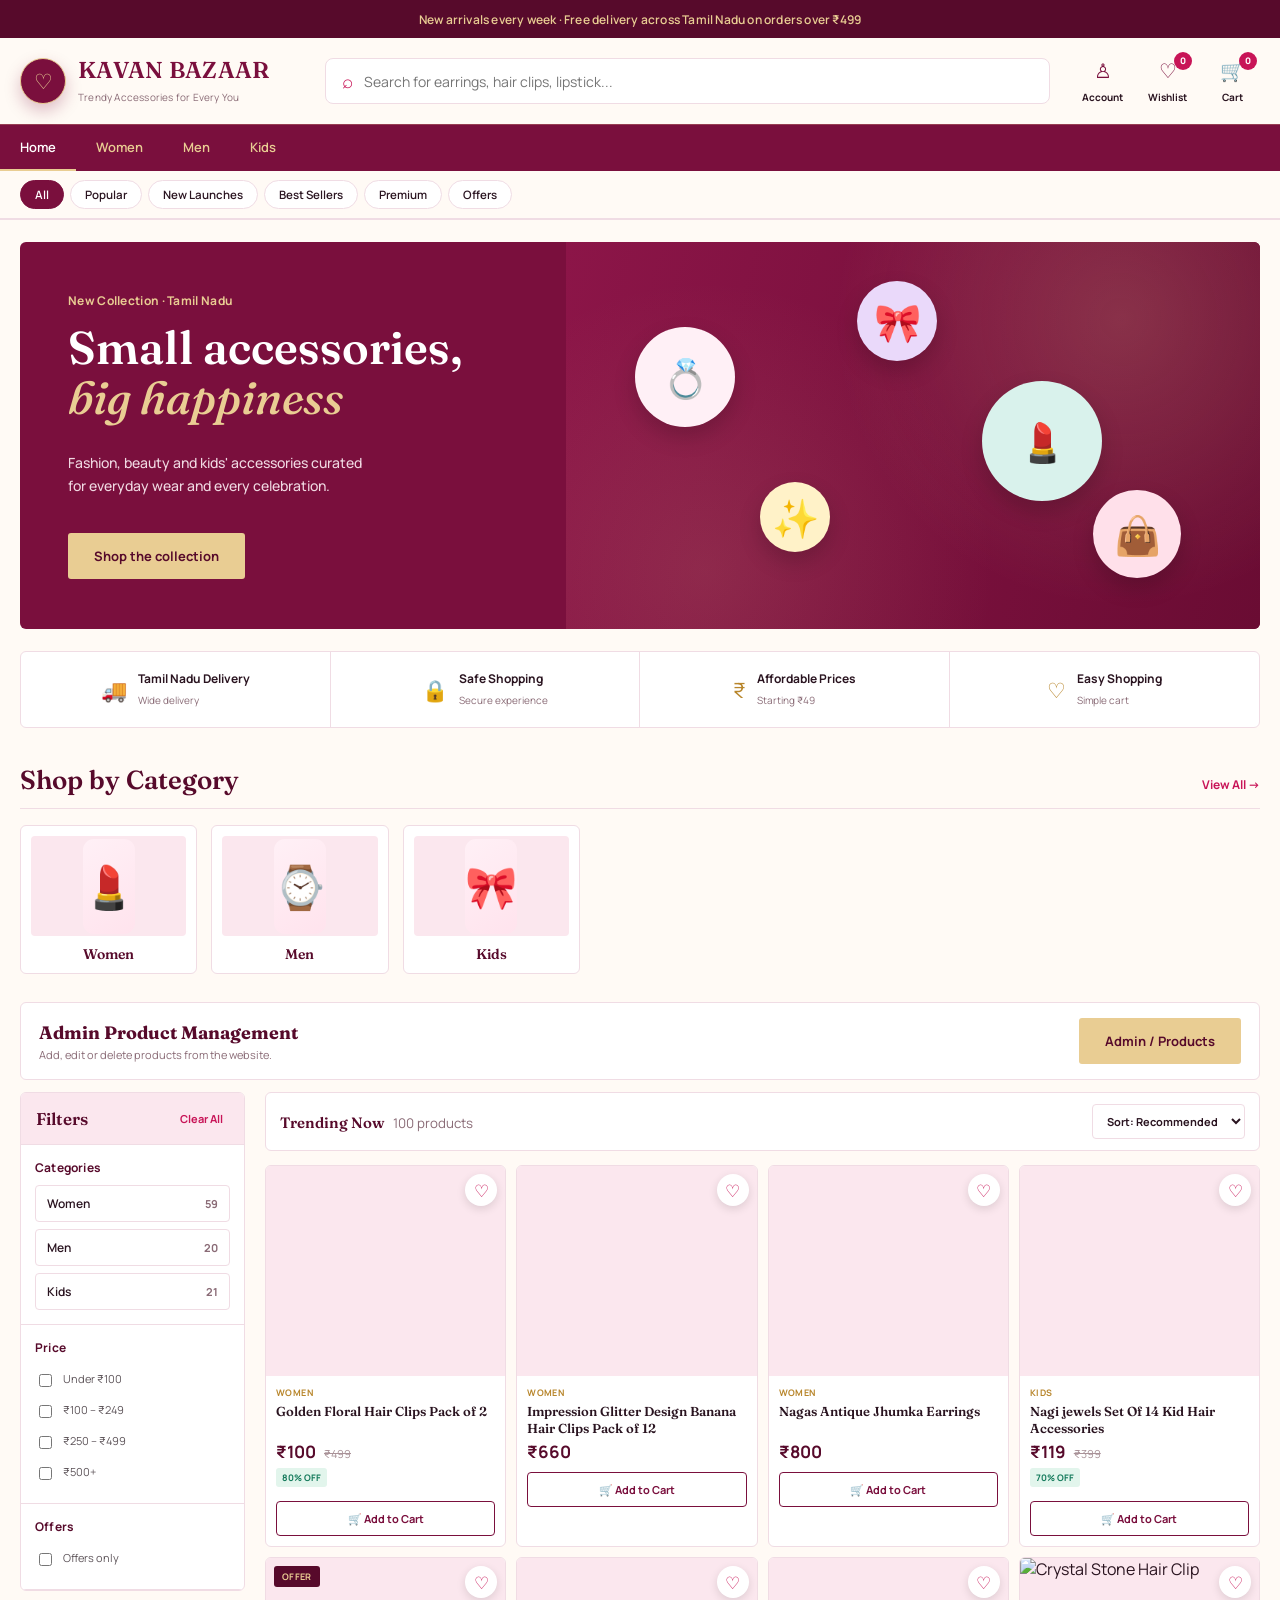
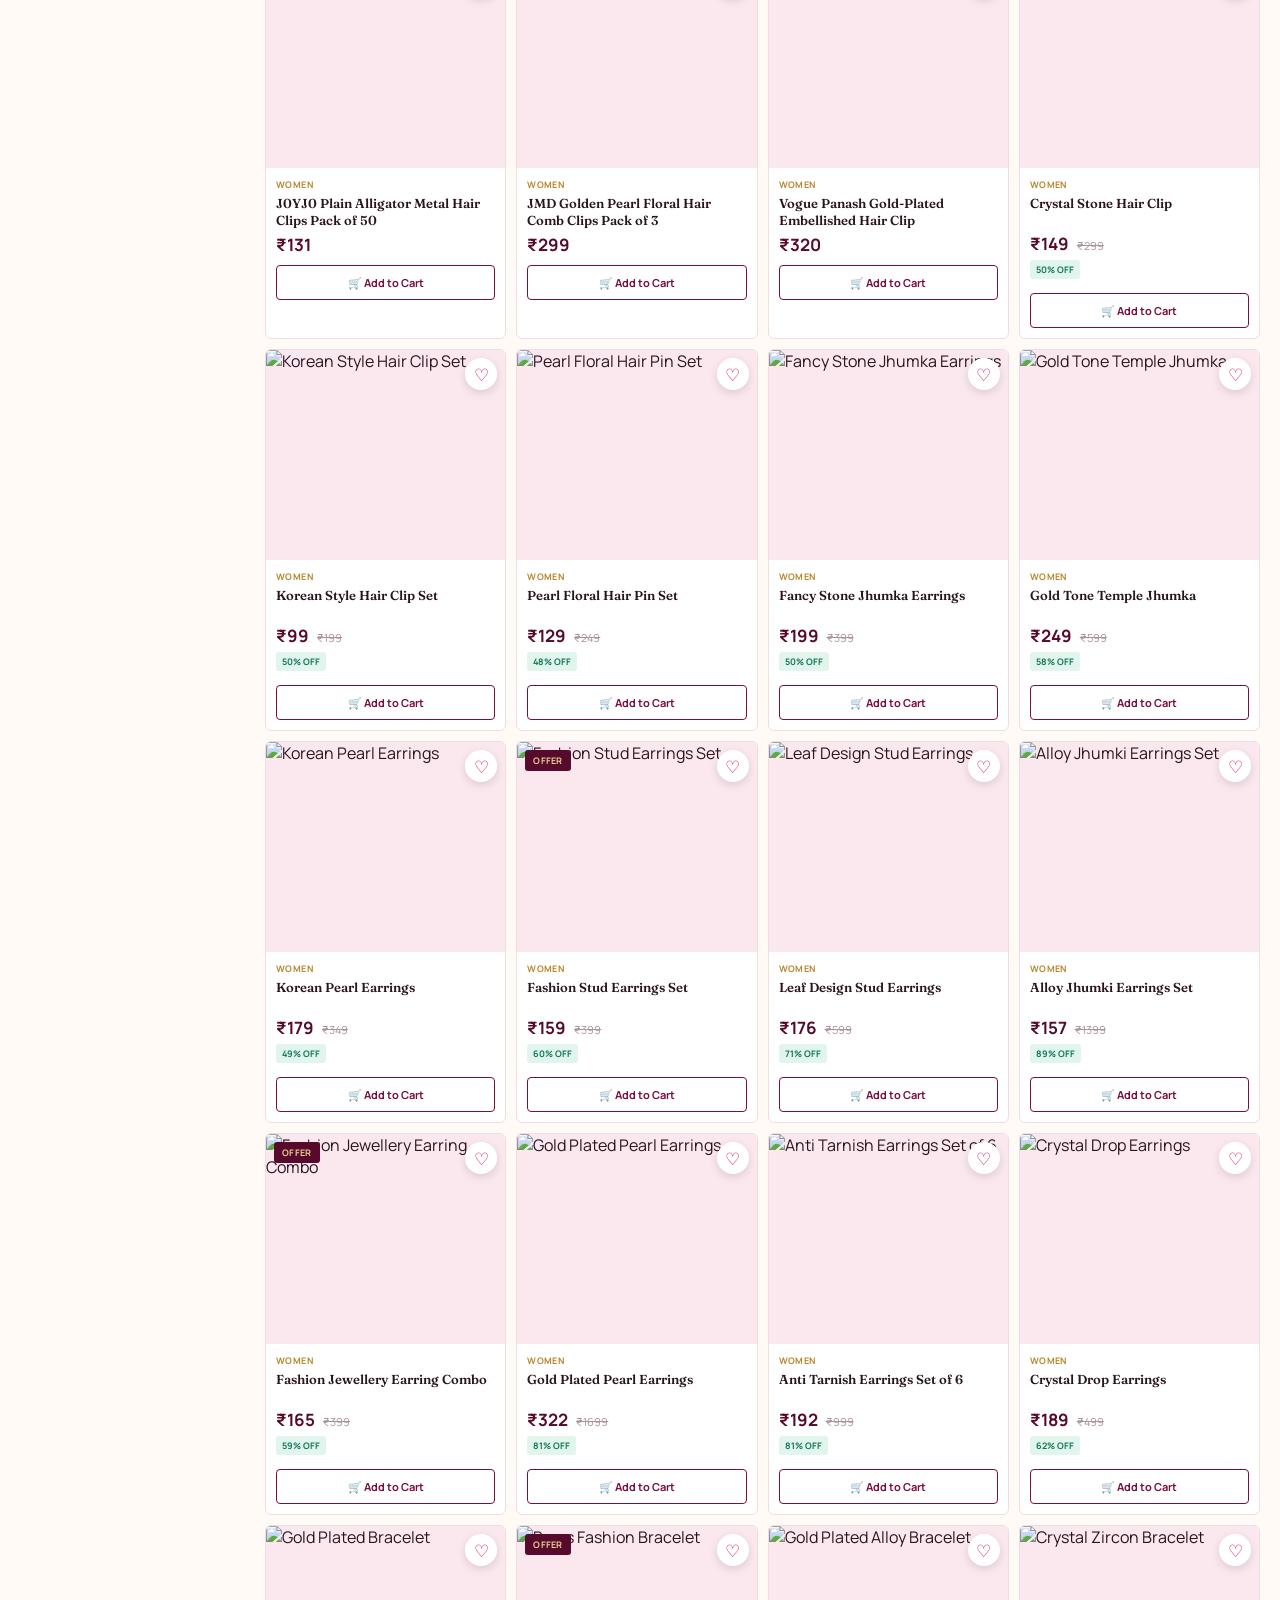
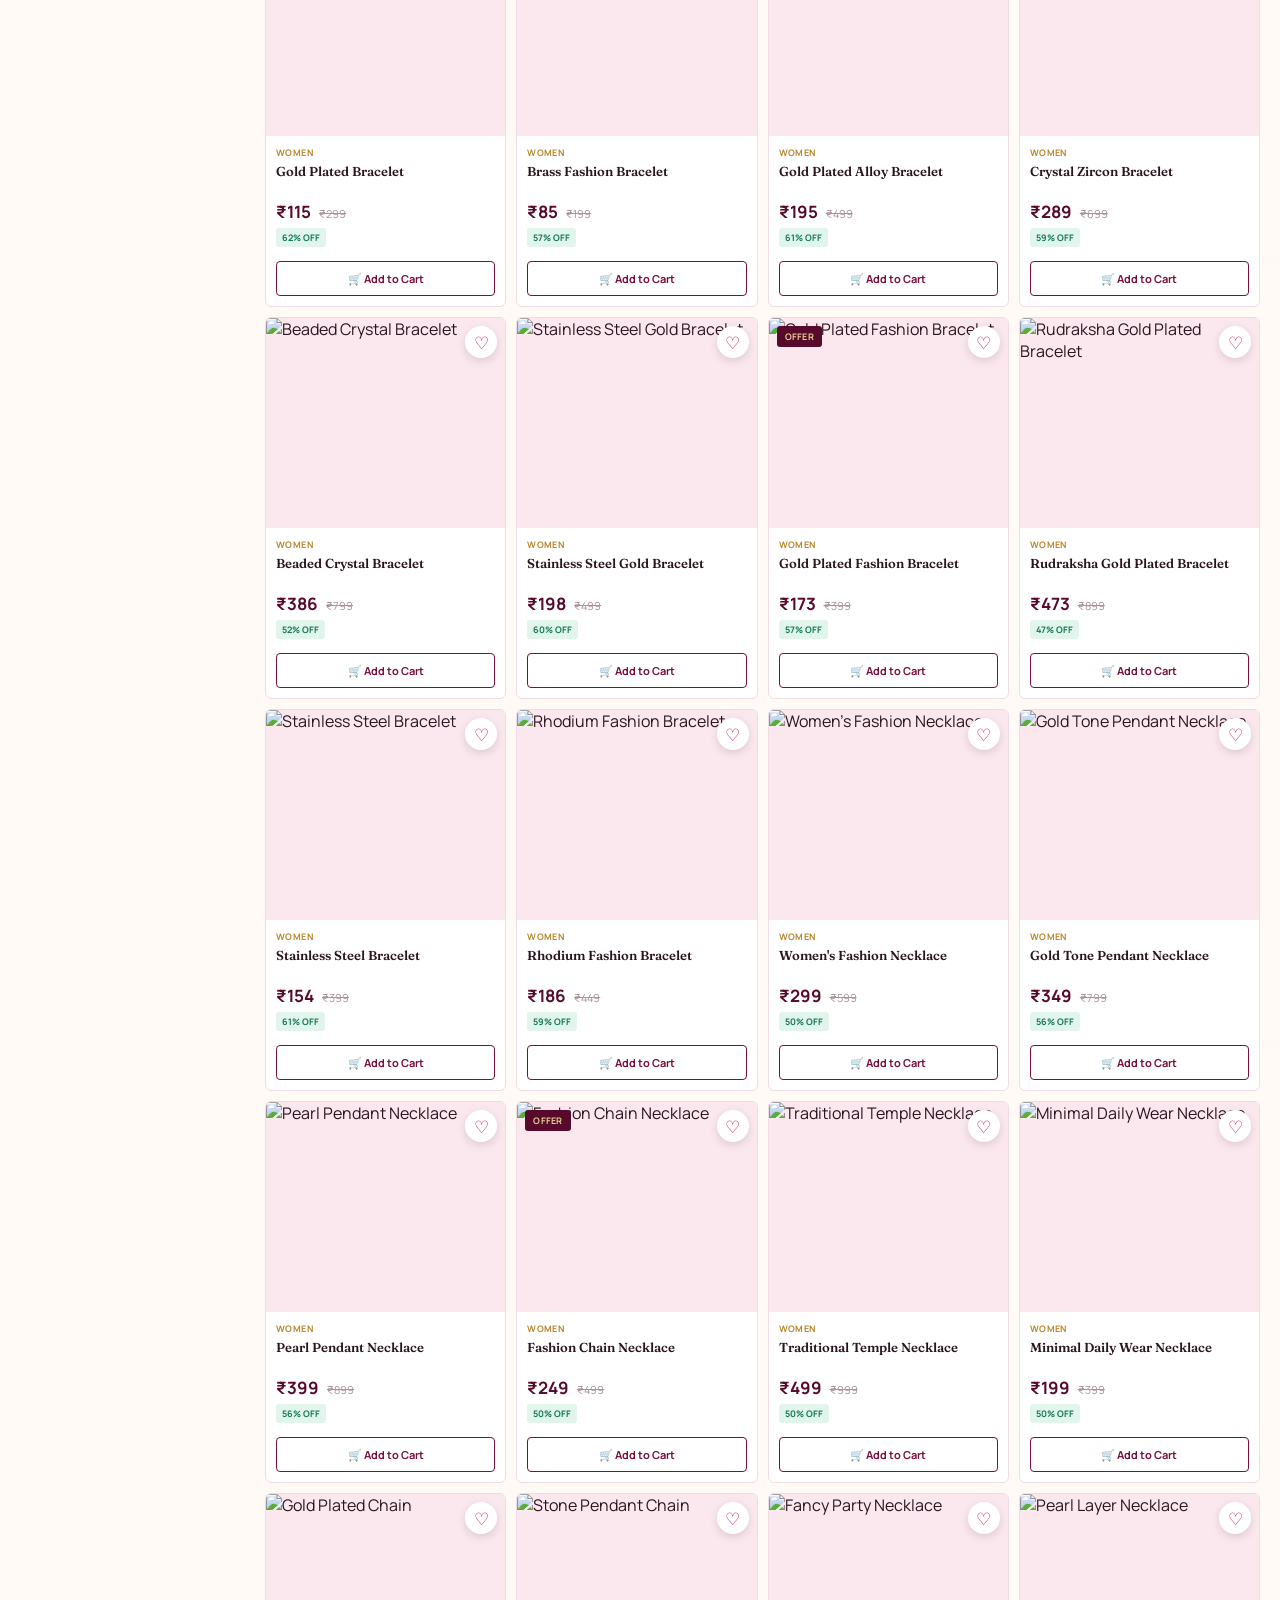
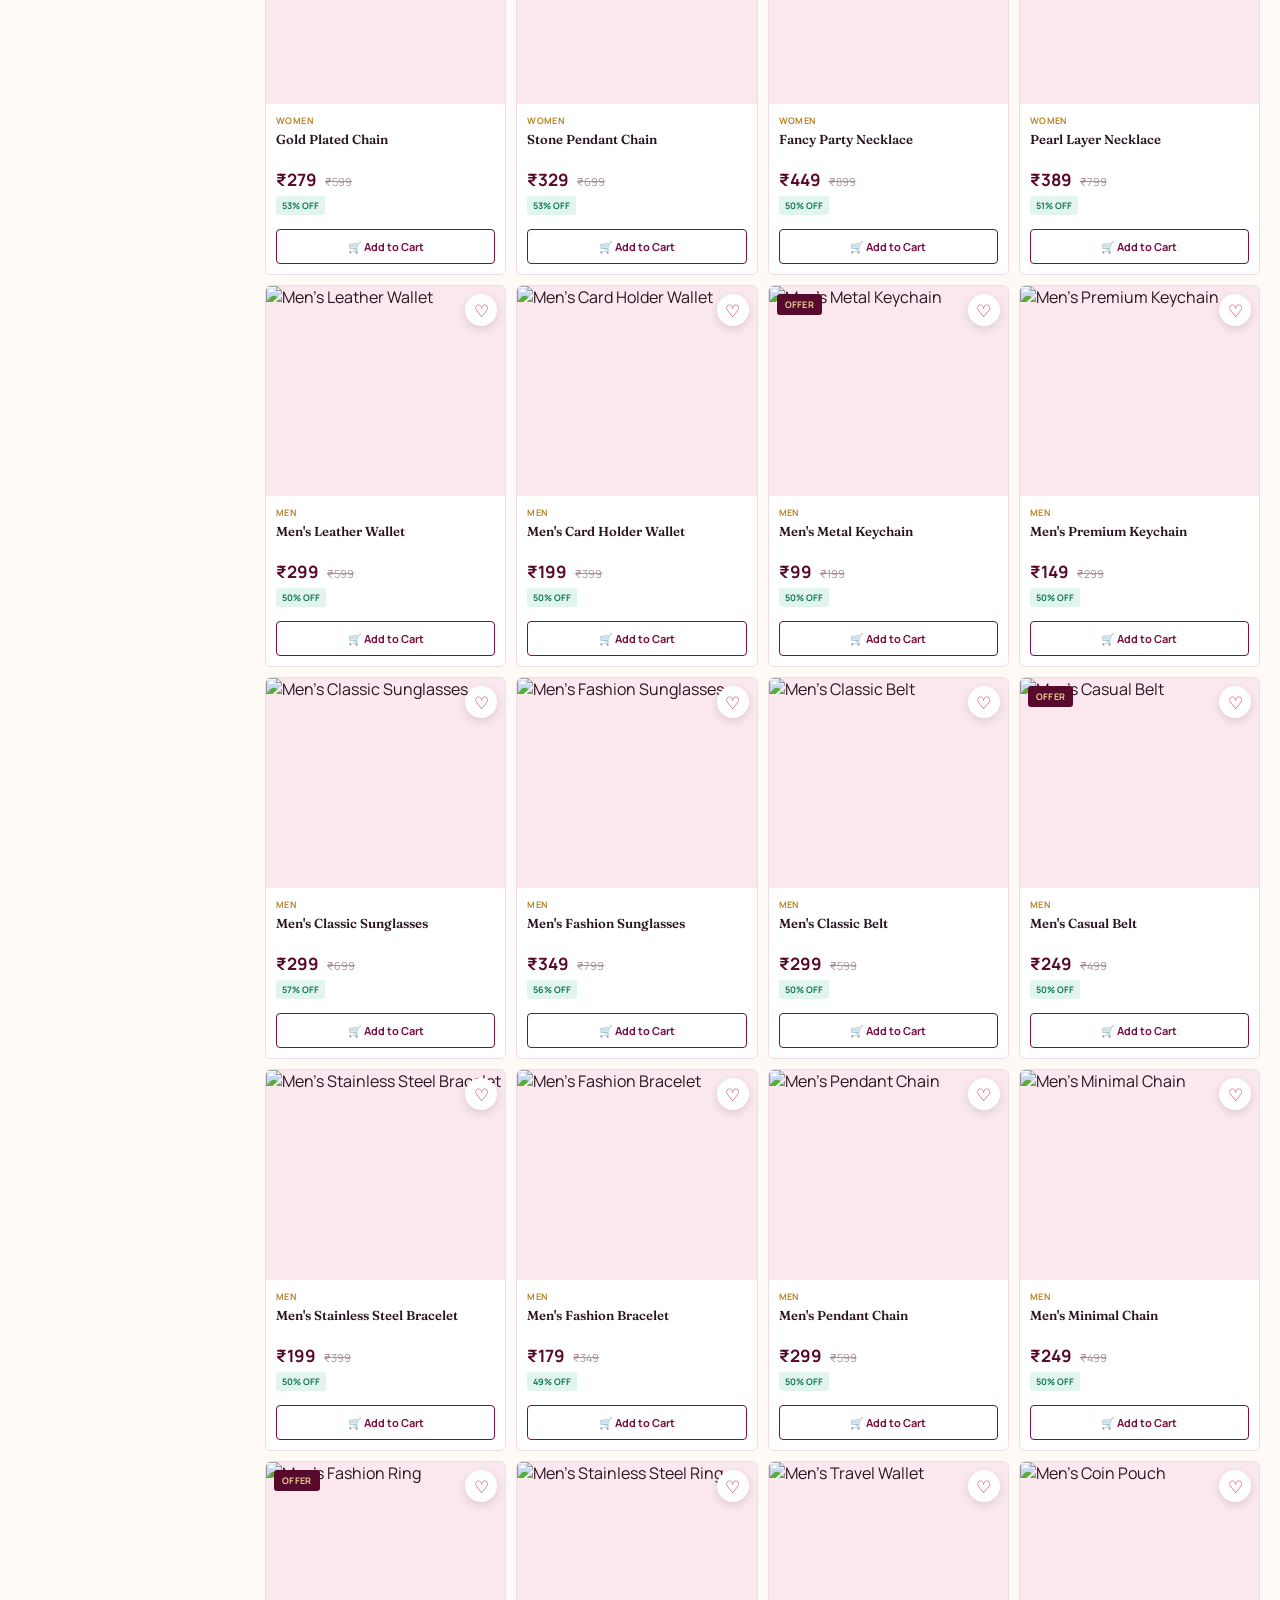
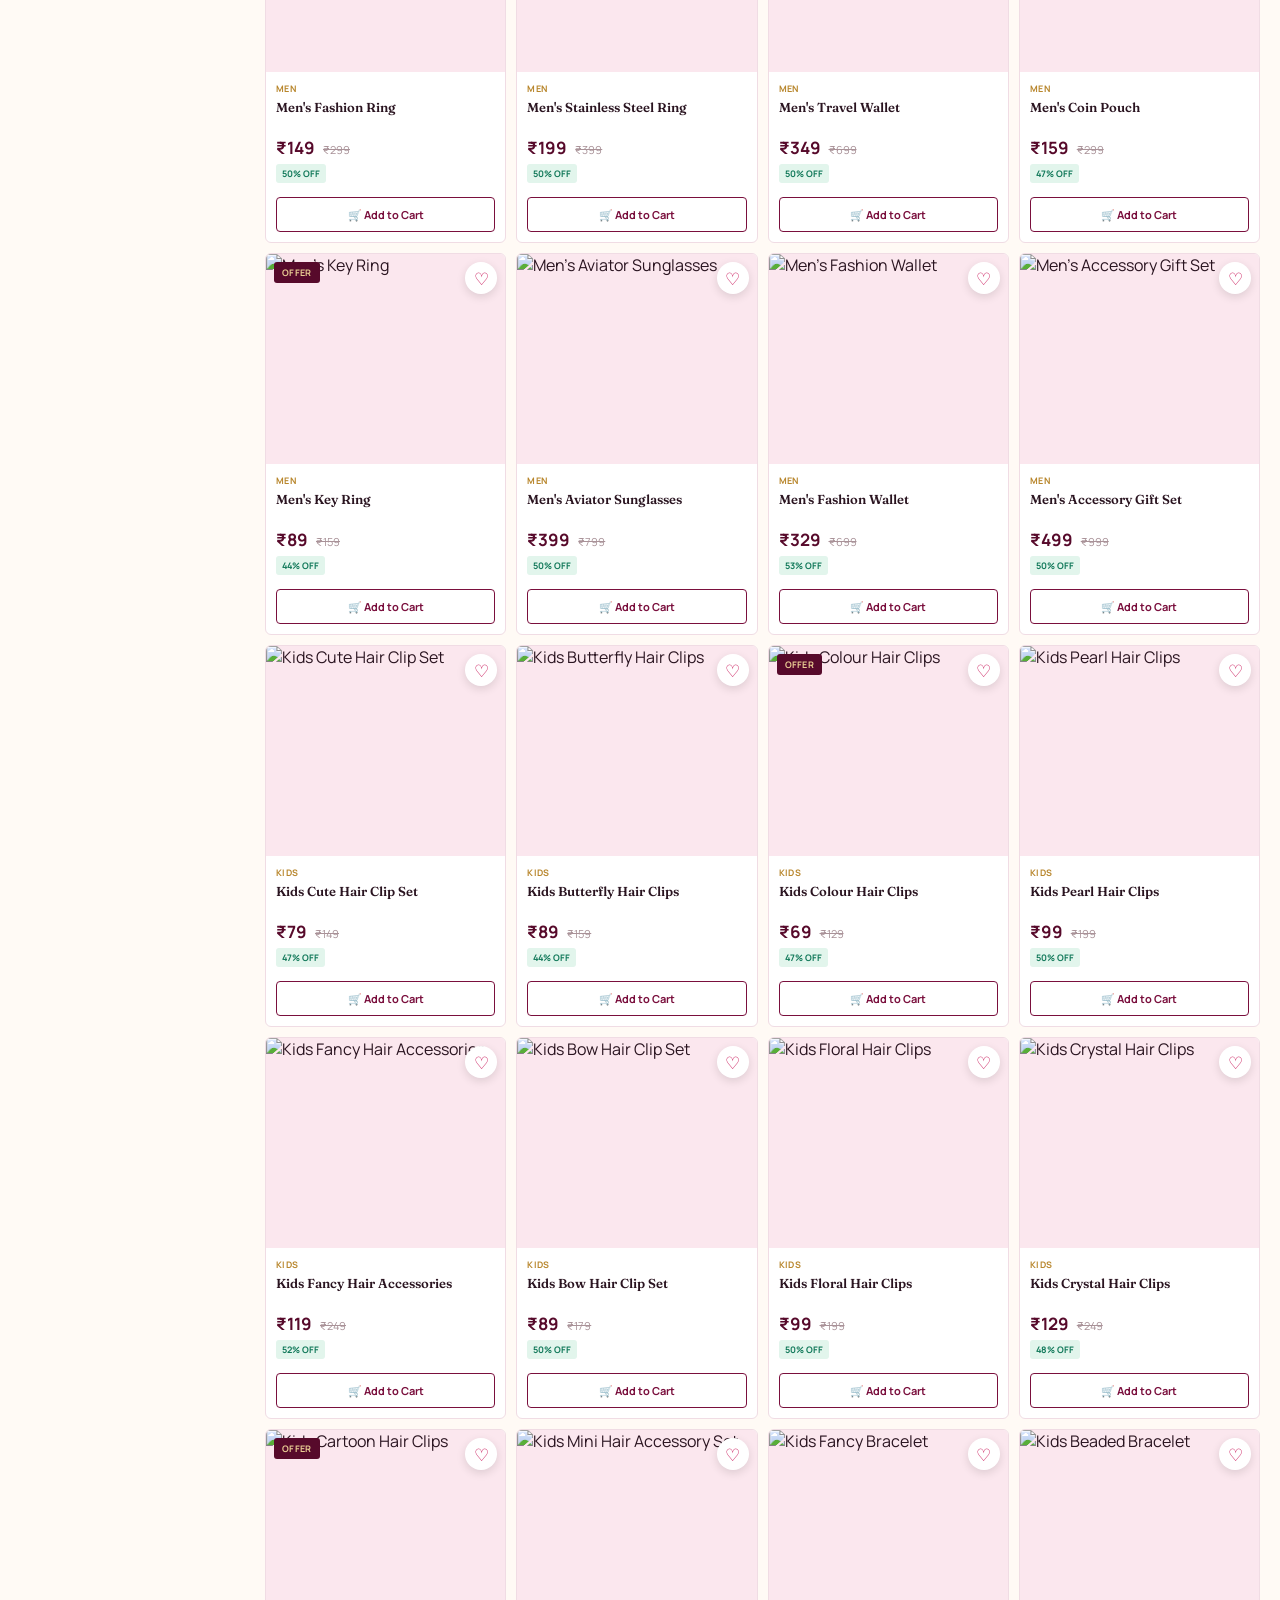
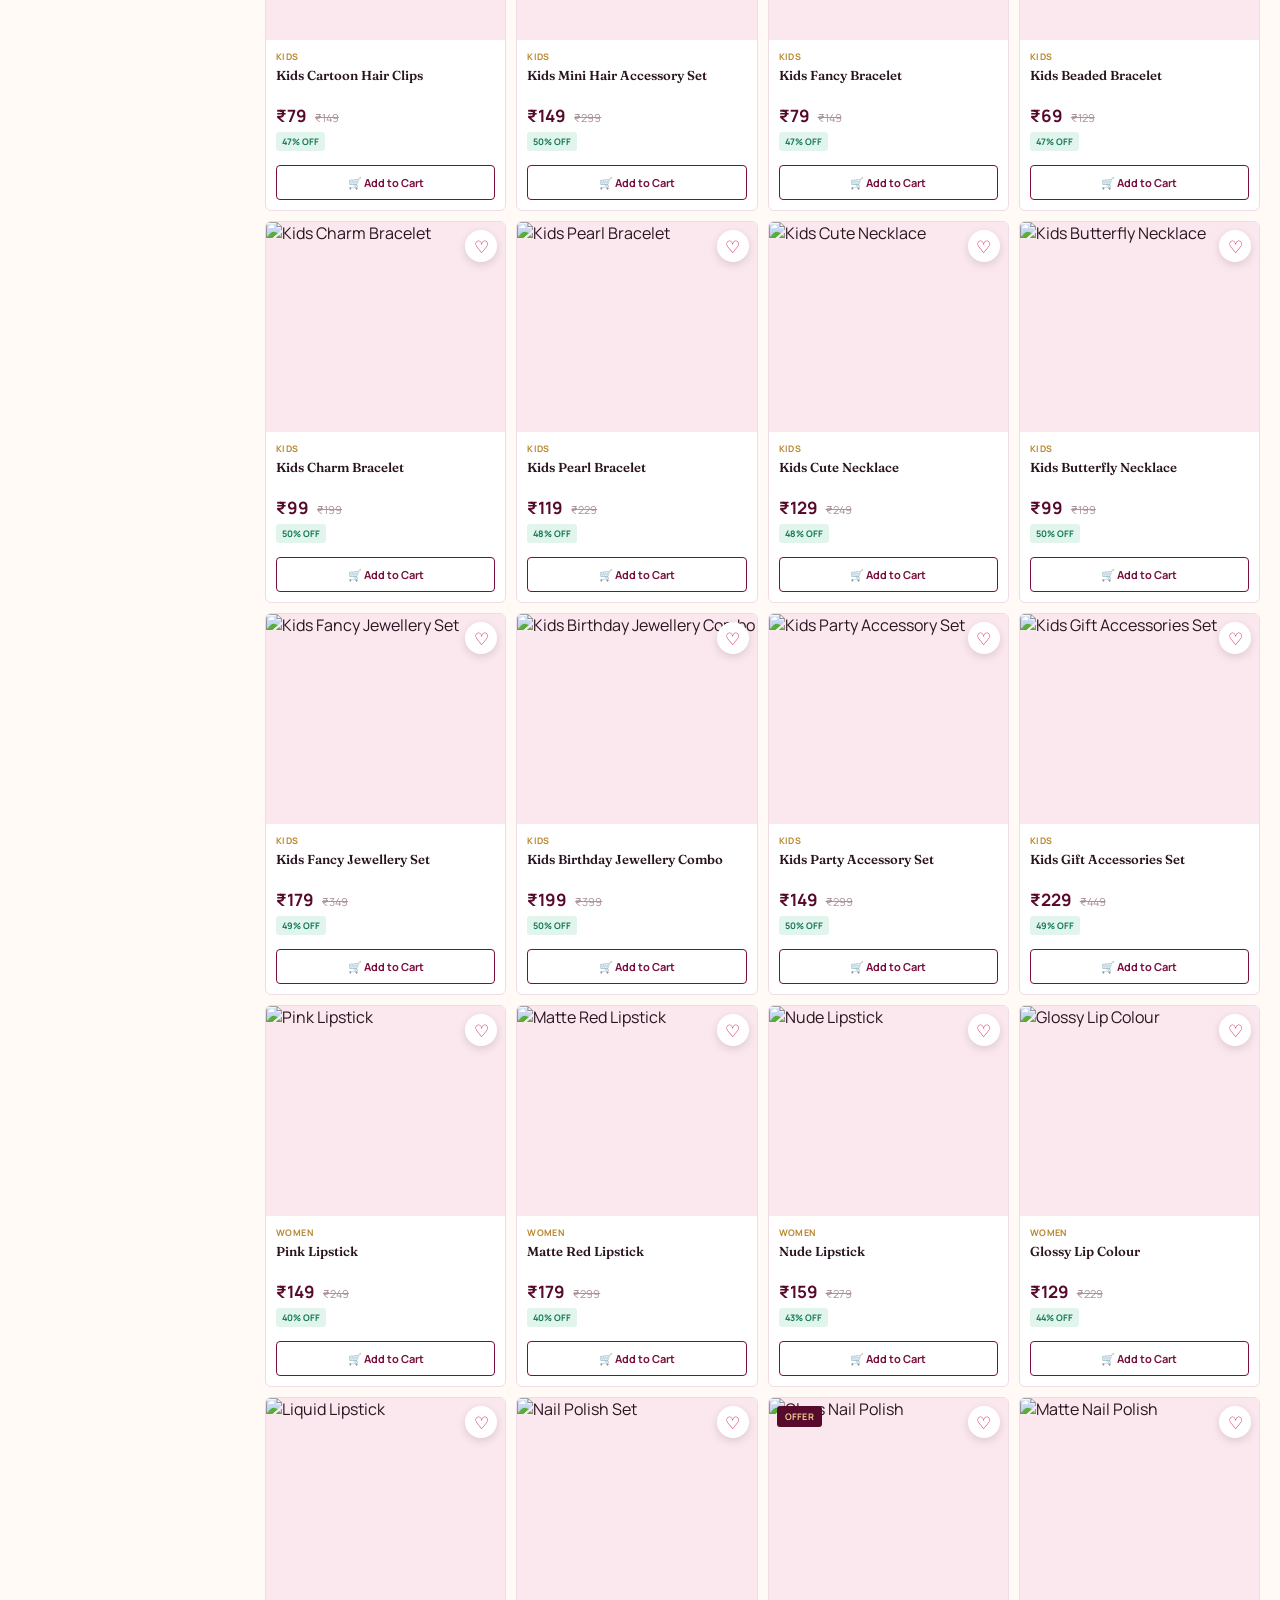
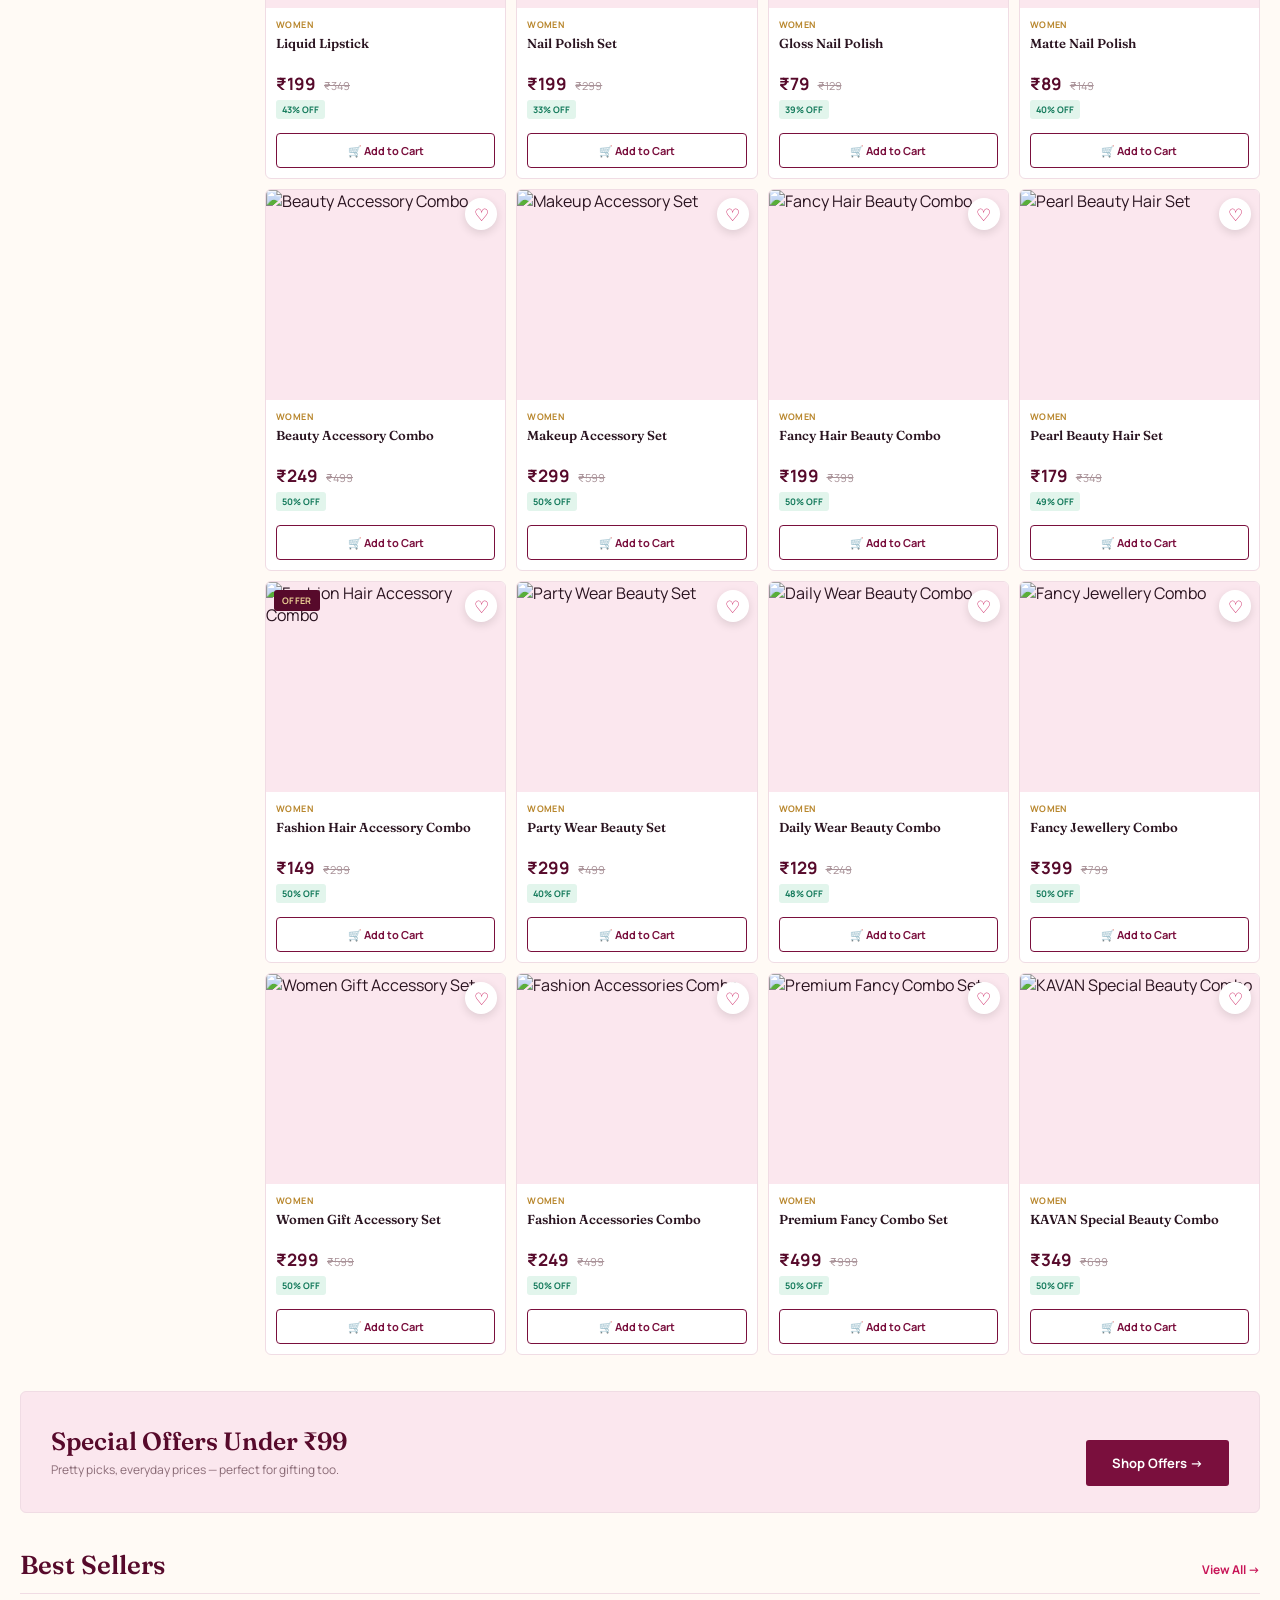
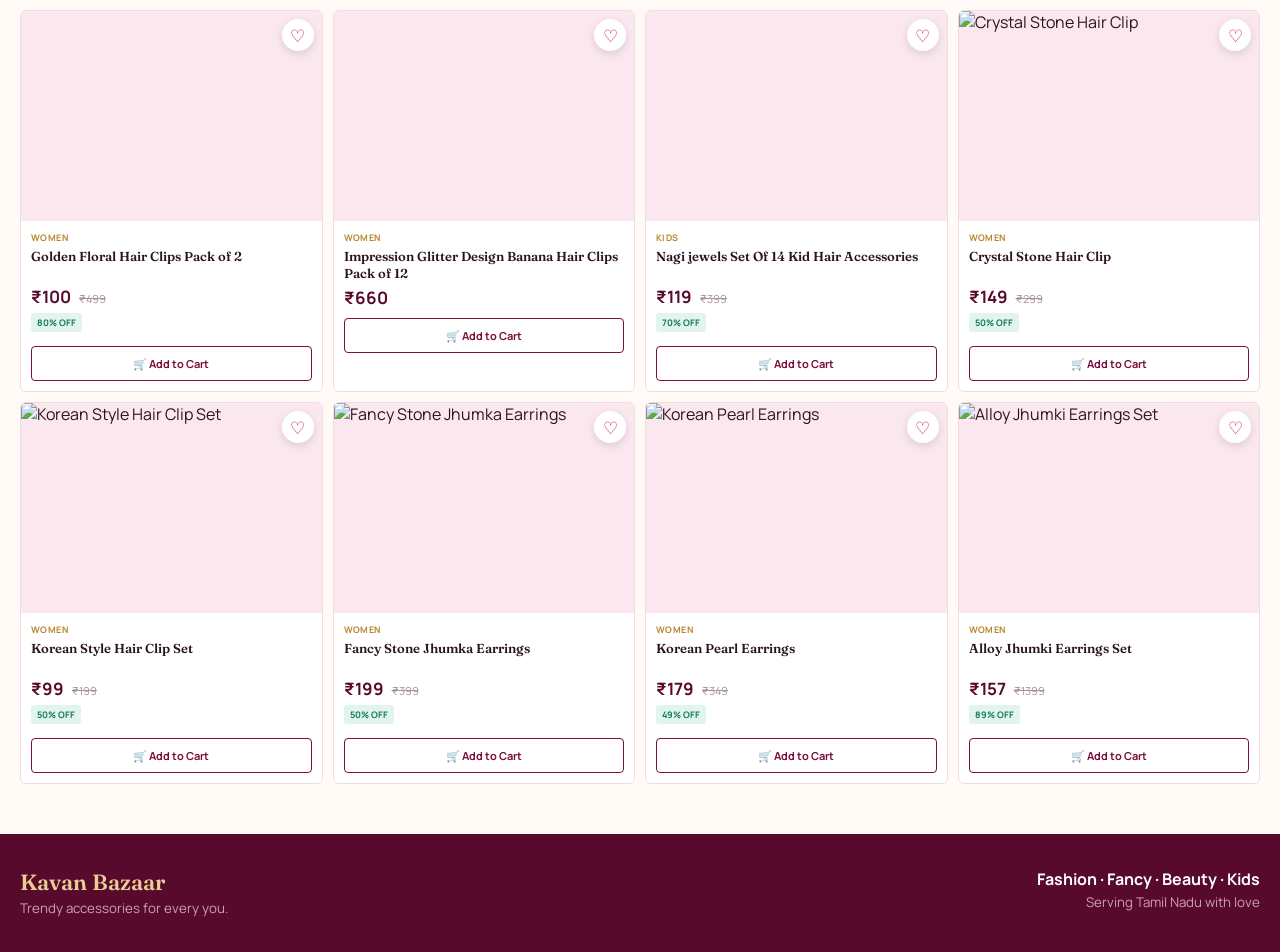
==== commit 50f5c665: "Update index.html" ====
--- a/index.html
+++ b/index.html
@@ -5,43 +5,60 @@
 <meta name="viewport" content="width=device-width,initial-scale=1">
 <title>KAVAN BAZAAR | Fashion & Fancy Store</title>
 <meta name="description" content="KAVAN BAZAAR - Fashion, Fancy, Beauty and Kids Accessories">
+<link rel="preconnect" href="https://fonts.googleapis.com">
+<link rel="preconnect" href="https://fonts.gstatic.com" crossorigin>
+<link href="https://fonts.googleapis.com/css2?family=Fraunces:ital,opsz,wght@0,9..144,400;0,9..144,600;0,9..144,700;1,9..144,500&family=Manrope:wght@400;500;600;700;800&display=swap" rel="stylesheet">
 
 <style>
 :root{
-  --pink:#e9166e;
-  --pink2:#ff4b91;
-  --dark:#a3084b;
-  --light:#fff2f7;
-  --text:#241d22;
-  --muted:#766c72;
-  --line:#eadde4;
-  --green:#159957;
-  --shadow:0 5px 20px rgba(174,25,91,.08);
+  --wine:#7a0f3d;
+  --wine-dark:#570a2b;
+  --rose:#c81457;
+  --rose2:#e34a80;
+  --gold:#b8862c;
+  --gold-light:#e9cd93;
+  --cream:#fffaf5;
+  --blush:#fbe7ee;
+  --text:#2a1420;
+  --muted:#8a6b76;
+  --line:#f0dce4;
+  --green:#12795a;
+  --shadow:0 10px 28px rgba(122,15,61,.09);
+  --serif:'Fraunces',Georgia,serif;
+  --sans:'Manrope',Arial,Helvetica,sans-serif;
+
+  /* legacy aliases kept so existing rules below keep working */
+  --pink:var(--rose);
+  --pink2:var(--rose2);
+  --dark:var(--wine);
+  --light:var(--blush);
 }
 *{box-sizing:border-box}
 html{scroll-behavior:smooth}
 body{
   margin:0;
-  font-family:Arial,Helvetica,sans-serif;
+  font-family:var(--sans);
   color:var(--text);
-  background:#fff;
+  background:var(--cream);
 }
 button,input,select{font:inherit}
 button{cursor:pointer}
+h1,h2,h3{font-family:var(--serif)}
 
 .topbar{
   height:38px;
   display:flex;
   align-items:center;
   justify-content:center;
-  background:linear-gradient(90deg,#c50759,#f52d82);
-  color:#fff;
-  font-size:13px;
-  font-weight:700;
+  background:var(--wine-dark);
+  color:var(--gold-light);
+  font-size:12px;
+  font-weight:600;
+  letter-spacing:.2px;
 }
 
 .header{
-  background:#fff;
+  background:var(--cream);
   border-bottom:1px solid var(--line);
   position:sticky;
   top:0;
@@ -51,9 +68,9 @@
   max-width:1300px;
   margin:auto;
   padding:13px 20px;
-  min-height:82px;
+  min-height:86px;
   display:grid;
-  grid-template-columns:260px 1fr auto;
+  grid-template-columns:280px 1fr auto;
   align-items:center;
   gap:25px;
 }
@@ -61,42 +78,47 @@
 .logo{
   display:flex;
   align-items:center;
-  gap:10px;
+  gap:12px;
   text-decoration:none;
-  color:var(--dark);
+  color:var(--wine);
 }
 .logoIcon{
-  width:48px;
-  height:48px;
-  border-radius:15px;
-  background:linear-gradient(145deg,#ff5b9e,#df0d65);
+  width:46px;
+  height:46px;
+  border-radius:50%;
+  background:var(--wine);
+  border:1px solid var(--gold-light);
   display:grid;
   place-items:center;
-  color:white;
-  font-size:25px;
-  box-shadow:0 7px 18px #ef9cbd;
+  color:var(--gold-light);
+  font-size:21px;
+  box-shadow:0 7px 16px rgba(122,15,61,.25);
 }
 .logoText strong{
   display:block;
+  font-family:var(--serif);
   font-size:23px;
-  letter-spacing:-1px;
+  font-weight:600;
+  letter-spacing:.3px;
 }
 .logoText small{
   font-size:10px;
-  color:#94526d;
+  color:var(--muted);
+  letter-spacing:.2px;
 }
 
 .search{
   height:46px;
-  border:1px solid #efc8d8;
-  border-radius:25px;
+  border:1px solid var(--line);
+  border-radius:8px;
+  background:#fff;
   display:flex;
   align-items:center;
   padding:0 16px;
 }
 .search span{
-  font-size:23px;
-  color:var(--pink);
+  font-size:19px;
+  color:var(--rose);
   margin-right:9px;
 }
 .search input{
@@ -104,6 +126,8 @@
   outline:0;
   width:100%;
   font-size:14px;
+  font-family:var(--sans);
+  background:transparent;
 }
 
 .headerActions{
@@ -114,13 +138,14 @@
 .headBtn{
   position:relative;
   border:0;
-  background:#fff;
-  color:#4a4046;
+  background:transparent;
+  color:var(--text);
   min-width:55px;
 }
 .headBtn span{
   display:block;
-  font-size:22px;
+  font-size:20px;
+  color:var(--wine);
 }
 .headBtn small{
   font-size:10px;
@@ -130,7 +155,7 @@
   position:absolute;
   top:-4px;
   right:3px;
-  background:var(--pink);
+  background:var(--rose);
   color:#fff;
   min-width:18px;
   height:18px;
@@ -142,7 +167,8 @@
 }
 
 .nav{
-  background:linear-gradient(90deg,#b40655,#ed2177);
+  background:var(--wine);
+  border-top:1px solid rgba(233,205,147,.25);
 }
 .navInner{
   max-width:1300px;
@@ -151,16 +177,51 @@
   overflow:auto;
 }
 .nav a{
-  color:#fff;
+  color:var(--gold-light);
   text-decoration:none;
   white-space:nowrap;
-  padding:12px 18px;
+  padding:13px 20px;
   font-size:13px;
-  font-weight:800;
+  font-weight:600;
+  font-family:var(--sans);
+  border-bottom:2px solid transparent;
 }
 .nav a:hover,
 .nav a.active{
-  background:#0002;
+  color:#fff;
+  border-bottom-color:var(--gold-light);
+}
+
+.subnav{
+  background:var(--cream);
+  border-bottom:1px solid var(--line);
+}
+.subnavInner{
+  max-width:1300px;
+  margin:auto;
+  display:flex;
+  gap:6px;
+  overflow:auto;
+  padding:9px 20px;
+}
+.subnav button{
+  border:1px solid var(--line);
+  background:#fff;
+  color:var(--text);
+  border-radius:20px;
+  padding:6px 14px;
+  font-size:11.5px;
+  font-weight:600;
+  white-space:nowrap;
+  transition:.15s;
+}
+.subnav button:hover{
+  border-color:var(--gold);
+}
+.subnav button.active{
+  background:var(--wine);
+  border-color:var(--wine);
+  color:#fff;
 }
 
 .mobileHeader{display:none}
@@ -172,82 +233,118 @@
 }
 
 .hero{
-  margin:18px 0;
-  min-height:310px;
-  border-radius:20px;
+  margin:22px 0;
+  min-height:340px;
+  border-radius:6px;
   overflow:hidden;
-  background:linear-gradient(105deg,#ffe5ef,#ffd0e0);
+  background:var(--wine);
   display:grid;
-  grid-template-columns:42% 58%;
+  grid-template-columns:44% 56%;
 }
 .heroText{
-  padding:45px;
+  padding:50px 48px;
+  display:flex;
+  flex-direction:column;
+  justify-content:center;
+}
+.heroText span.kicker{
+  color:var(--gold-light);
+  font-family:var(--sans);
+  font-size:12px;
+  font-weight:700;
+  letter-spacing:.3px;
+  margin-bottom:14px;
 }
 .heroText h1{
-  margin:0 0 12px;
-  color:#970743;
-  font-family:Georgia,serif;
-  font-size:44px;
-  line-height:1.05;
+  margin:0 0 16px;
+  color:#fff;
+  font-family:var(--serif);
+  font-weight:600;
+  font-size:46px;
+  line-height:1.08;
+}
+.heroText h1 em{
+  font-style:italic;
+  color:var(--gold-light);
+  font-weight:500;
 }
 .heroText p{
-  color:#74324f;
-  line-height:1.5;
-  font-weight:600;
+  color:#f0d9e2;
+  line-height:1.6;
+  font-weight:500;
+  font-size:14px;
+  max-width:34ch;
 }
 .primaryBtn{
   border:0;
-  border-radius:24px;
-  padding:12px 23px;
-  color:#fff;
-  background:linear-gradient(90deg,#e70e68,#ff438b);
-  font-weight:900;
-  box-shadow:0 8px 20px #d9156835;
-}
+  border-radius:3px;
+  padding:14px 26px;
+  color:var(--wine-dark);
+  background:var(--gold-light);
+  font-weight:700;
+  font-family:var(--sans);
+  font-size:13px;
+  margin-top:22px;
+  width:fit-content;
+  transition:.2s;
+}
+.primaryBtn:hover{
+  background:#fff;
+}
+
 .heroVisual{
   position:relative;
   background:
-    radial-gradient(circle at 25% 35%,#fff 0 12%,transparent 13%),
-    radial-gradient(circle at 70% 65%,#f4aaca 0 12%,transparent 13%);
+    linear-gradient(105deg,#8c1548,#6a0c33);
+  overflow:hidden;
+}
+.heroVisual::before{
+  content:"";
+  position:absolute;
+  inset:0;
+  background:
+    radial-gradient(circle at 80% 20%, rgba(233,205,147,.18), transparent 45%),
+    radial-gradient(circle at 20% 85%, rgba(233,205,147,.12), transparent 45%);
 }
 .circle{
   position:absolute;
   border-radius:50%;
   display:grid;
   place-items:center;
-  font-size:45px;
-  box-shadow:0 10px 25px #a75d7a33;
-}
-.c1{width:105px;height:105px;left:12%;top:25%;background:#fff0f6}
-.c2{width:90px;height:90px;left:40%;top:12%;background:#ead9fa}
-.c3{width:115px;height:115px;left:62%;top:34%;background:#d9f2ec}
-.c4{width:75px;height:75px;left:30%;top:64%;background:#fff2c8}
-.c5{width:85px;height:85px;left:77%;top:67%;background:#ffe0ea}
+  font-size:38px;
+  box-shadow:0 10px 22px rgba(0,0,0,.18);
+}
+.c1{width:100px;height:100px;left:10%;top:22%;background:#fff0f6}
+.c2{width:80px;height:80px;left:42%;top:10%;background:#ead9fa}
+.c3{width:120px;height:120px;left:60%;top:36%;background:#d9f2ec}
+.c4{width:70px;height:70px;left:28%;top:62%;background:#fff2c8}
+.c5{width:88px;height:88px;left:76%;top:64%;background:#ffe0ea}
 
 .trust{
   display:grid;
   grid-template-columns:repeat(4,1fr);
   border:1px solid var(--line);
-  border-radius:15px;
-  margin:20px 0 30px;
-  box-shadow:var(--shadow);
+  background:#fff;
+  border-radius:6px;
+  margin:22px 0 34px;
 }
 .trustItem{
-  padding:16px 10px;
+  padding:18px 10px;
   display:flex;
   justify-content:center;
   align-items:center;
-  gap:10px;
+  gap:11px;
   border-right:1px solid var(--line);
 }
 .trustItem:last-child{border:0}
 .trustIcon{
-  font-size:25px;
-  color:var(--pink);
+  font-size:21px;
+  color:var(--gold);
 }
 .trustItem strong{
   display:block;
   font-size:12px;
+  font-weight:700;
 }
 .trustItem small{
   color:var(--muted);
@@ -256,50 +353,59 @@
 
 .sectionTitle{
   display:flex;
-  align-items:center;
+  align-items:baseline;
   justify-content:space-between;
-  margin:28px 0 15px;
+  margin:36px 0 16px;
+  border-bottom:1px solid var(--line);
+  padding-bottom:12px;
 }
 .sectionTitle h2{
   margin:0;
-  font-size:24px;
+  font-family:var(--serif);
+  font-weight:600;
+  font-size:26px;
+  color:var(--wine-dark);
 }
 .sectionTitle a{
-  color:var(--pink);
+  color:var(--rose);
   text-decoration:none;
-  font-size:13px;
-  font-weight:900;
+  font-size:12px;
+  font-weight:700;
 }
 
 .categories{
   display:grid;
-  grid-template-columns:repeat(8,1fr);
-  gap:12px;
+  grid-template-columns:repeat(3,1fr);
+  max-width:560px;
+  gap:14px;
 }
 .category{
   border:1px solid var(--line);
   background:#fff;
-  border-radius:14px;
-  padding:8px;
+  border-radius:6px;
+  padding:10px;
   text-align:center;
   transition:.2s;
 }
 .category:hover{
-  transform:translateY(-3px);
+  border-color:var(--gold);
   box-shadow:var(--shadow);
 }
 .categoryImage{
-  height:95px;
-  border-radius:11px;
-  background:linear-gradient(145deg,#fff0f6,#ffe3ed);
+  height:100px;
+  border-radius:4px;
+  background:var(--blush);
   display:grid;
   place-items:center;
-  font-size:40px;
+  font-size:38px;
 }
 .category b{
   display:block;
-  font-size:11px;
-  margin-top:7px;
+  font-family:var(--serif);
+  font-weight:600;
+  font-size:14px;
+  margin-top:9px;
+  color:var(--wine-dark);
 }
 
 .shopLayout{
@@ -311,9 +417,8 @@
 
 .filters{
   border:1px solid var(--line);
-  border-radius:12px;
+  border-radius:6px;
   background:#fff;
-  box-shadow:var(--shadow);
   position:sticky;
   top:140px;
   overflow:hidden;
@@ -324,14 +429,20 @@
   align-items:center;
   padding:15px;
   border-bottom:1px solid var(--line);
-}
-.filterTitle strong{font-size:17px}
+  background:var(--blush);
+}
+.filterTitle strong{
+  font-family:var(--serif);
+  font-weight:600;
+  font-size:17px;
+  color:var(--wine-dark);
+}
 .filterTitle button{
   border:0;
   background:none;
-  color:var(--pink);
+  color:var(--rose);
   font-size:11px;
-  font-weight:800;
+  font-weight:700;
 }
 .filterGroup{
   padding:14px;
@@ -339,8 +450,11 @@
 }
 .filterGroup strong{
   display:block;
-  font-size:13px;
+  font-size:12px;
+  font-weight:700;
+  letter-spacing:.2px;
   margin-bottom:9px;
+  color:var(--wine-dark);
 }
 .filterGroup label{
   display:flex;
@@ -349,51 +463,95 @@
   font-size:11px;
   color:#5e555a;
 }
-.filterGroup input{accent-color:var(--pink)}
+.filterGroup input{accent-color:var(--rose)}
+
+.filterCat{
+  display:flex;
+  justify-content:space-between;
+  align-items:center;
+  gap:8px;
+  width:100%;
+  border:1px solid var(--line);
+  background:#fff;
+  border-radius:4px;
+  padding:9px 11px;
+  margin-bottom:7px;
+  font-size:12px;
+  font-weight:600;
+  font-family:var(--sans);
+  color:var(--text);
+  transition:.15s;
+}
+.filterCat:last-child{margin-bottom:0}
+.filterCat:hover{
+  border-color:var(--gold);
+}
+.filterCat span:last-child{
+  color:var(--muted);
+  font-size:11px;
+  font-weight:700;
+  min-width:20px;
+  text-align:right;
+}
+.filterCat.active{
+  background:var(--wine);
+  border-color:var(--wine);
+  color:#fff;
+}
+.filterCat.active span:last-child{
+  color:var(--gold-light);
+}
 
 .shopBar{
   display:flex;
   justify-content:space-between;
   align-items:center;
-  padding:10px 12px;
+  padding:11px 14px;
   border:1px solid var(--line);
-  border-radius:8px;
+  border-radius:6px;
+  background:#fff;
   margin-bottom:14px;
 }
-.shopBar strong{font-size:13px}
+.shopBar strong{
+  font-family:var(--serif);
+  font-weight:600;
+  font-size:15px;
+  color:var(--wine-dark);
+}
 .shopBar small{
   color:var(--muted);
   margin-left:5px;
 }
 .shopBar select{
-  border:1px solid #ead6df;
-  border-radius:6px;
-  padding:7px 10px;
+  border:1px solid var(--line);
+  border-radius:4px;
+  padding:8px 10px;
   background:#fff;
   font-size:11px;
   font-weight:700;
+  color:var(--text);
 }
 
 .products{
   display:grid;
   grid-template-columns:repeat(4,1fr);
-  gap:15px;
+  gap:10px;
 }
 .product{
   border:1px solid var(--line);
-  border-radius:9px;
+  border-radius:6px;
   overflow:hidden;
   background:#fff;
   transition:.2s;
 }
 .product:hover{
-  transform:translateY(-3px);
+  border-color:var(--gold);
   box-shadow:var(--shadow);
 }
 .productImage{
   height:210px;
   position:relative;
-  background:#fff0f6;
+  background:var(--blush);
 }
 .productImage img{
   width:100%;
@@ -406,53 +564,57 @@
   right:8px;
   top:8px;
   z-index:2;
-  width:34px;
-  height:34px;
+  width:32px;
+  height:32px;
   border:0;
   border-radius:50%;
   background:#fff;
-  color:var(--pink);
-  font-size:19px;
-  box-shadow:0 3px 12px #0002;
+  color:var(--rose);
+  font-size:17px;
+  box-shadow:0 3px 10px rgba(0,0,0,.12);
 }
 .heart.active{
-  background:var(--pink);
+  background:var(--rose);
   color:#fff;
 }
 .offer{
   position:absolute;
   left:8px;
   top:8px;
-  background:#f45c3c;
-  color:#fff;
-  padding:4px 7px;
-  border-radius:8px;
+  background:var(--wine-dark);
+  color:var(--gold-light);
+  padding:4px 8px;
+  border-radius:3px;
   font-size:9px;
-  font-weight:900;
+  font-weight:700;
+  letter-spacing:.3px;
 }
 .productBody{
-  padding:11px;
+  padding:10px;
 }
 .productCategory{
-  color:var(--pink);
+  color:var(--gold);
   font-size:9px;
-  font-weight:900;
+  font-weight:700;
+  letter-spacing:.4px;
   text-transform:uppercase;
 }
 .productName{
+  font-family:var(--serif);
   font-size:13px;
-  font-weight:800;
-  line-height:1.3;
-  min-height:35px;
-  margin:5px 0;
+  font-weight:600;
+  line-height:1.28;
+  min-height:33px;
+  margin:4px 0;
+  color:var(--text);
 }
 .price{
-  color:var(--pink);
+  color:var(--wine-dark);
   font-size:17px;
-  font-weight:950;
+  font-weight:700;
 }
 .mrp{
-  color:#999;
+  color:#a99298;
   font-size:11px;
   text-decoration:line-through;
   margin-left:5px;
@@ -460,65 +622,90 @@
 .discount{
   display:inline-block;
   color:var(--green);
-  background:#e2f7eb;
+  background:#e2f5ec;
   padding:3px 6px;
-  border-radius:4px;
+  border-radius:3px;
   font-size:9px;
-  font-weight:900;
+  font-weight:700;
   margin:5px 0;
 }
 .rating{
-  color:#766d72;
+  color:var(--muted);
   font-size:10px;
 }
-.rating b{color:#ffad00}
+.rating b{color:var(--gold)}
 .addBtn{
   width:100%;
-  margin-top:8px;
-  border:0;
-  border-radius:5px;
+  margin-top:9px;
+  border:1px solid var(--wine);
+  border-radius:4px;
   padding:9px;
-  background:linear-gradient(90deg,#ed116d,#ff3c87);
+  background:#fff;
+  color:var(--wine);
+  font-size:11px;
+  font-weight:700;
+  transition:.2s;
+}
+.addBtn:hover{
+  background:var(--wine);
   color:#fff;
-  font-size:11px;
-  font-weight:900;
-}
-
-.promo{
-  margin:32px 0;
-  padding:22px 27px;
-  border-radius:16px;
-  background:linear-gradient(100deg,#ffe9f2,#ffd4e2);
+}
+  .promo{
+  margin:36px 0;
+  padding:26px 30px;
+  border-radius:6px;
+  background:var(--blush);
+  border:1px solid var(--line);
   display:flex;
   align-items:center;
   justify-content:space-between;
 }
+
 .promo h3{
   margin:0;
-  color:#990746;
+  color:var(--wine-dark);
+  font-family:var(--serif);
+  font-weight:600;
   font-size:25px;
 }
+
 .promo p{
   margin:5px 0 0;
-  color:#74334f;
+  color:var(--muted);
   font-size:12px;
 }
 
+.promo .primaryBtn{
+  color:#fff;
+  background:var(--wine);
+}
+.promo .primaryBtn:hover{
+  background:var(--wine-dark);
+}
+
 .footer{
-  margin-top:45px;
-  background:#fff0f6;
-  padding:28px 20px;
-}
+  margin-top:50px;
+  background:var(--wine-dark);
+  color:#f0d9e2;
+  padding:34px 20px;
+}
+
 .footerInner{
   max-width:1300px;
   margin:auto;
   display:flex;
   justify-content:space-between;
 }
+
+.footerInner small{
+  color:#cf9fb2;
+}
+
 .footerBrand{
-  color:#a0094b;
-  font-size:21px;
-  font-weight:950;
+  color:var(--gold-light);
+  font-family:var(--serif);
+  font-size:22px;
+  font-weight:600;
 }
 
 .modal{
@@ -530,7 +717,11 @@
   align-items:flex-end;
   justify-content:center;
 }
-.modal.open{display:flex}
+
+.modal.open{
+  display:flex;
+}
+
 .sheet{
   width:min(620px,100%);
   max-height:85vh;
@@ -539,11 +730,13 @@
   border-radius:24px 24px 0 0;
   padding:20px;
 }
+
 .modalHead{
   display:flex;
   justify-content:space-between;
   align-items:center;
 }
+
 .close{
   width:36px;
   height:36px;
@@ -553,6 +746,7 @@
   color:var(--pink);
   font-size:20px;
 }
+
 .cartRow{
   display:grid;
   grid-template-columns:65px 1fr auto;
@@ -561,6 +755,7 @@
   border-bottom:1px solid #eee;
   align-items:center;
 }
+
 .cartImg{
   width:65px;
   height:65px;
@@ -568,17 +763,20 @@
   overflow:hidden;
   background:#fff0f6;
 }
+
 .cartImg img{
   width:100%;
   height:100%;
   object-fit:cover;
 }
+
 .qty{
   display:flex;
   align-items:center;
   gap:8px;
   margin-top:5px;
 }
+
 .qty button{
   width:25px;
   height:25px;
@@ -587,6 +785,7 @@
   background:#ffe5ef;
   color:var(--pink);
 }
+
 .remove{
   border:0;
   background:none;
@@ -601,13 +800,18 @@
   background:#180b1299;
   z-index:110;
 }
-.drawer.open{display:block}
+
+.drawer.open{
+  display:block;
+}
+
 .drawerPanel{
   height:100%;
   width:min(320px,88vw);
   background:#fff;
   padding:20px;
 }
+
 .drawerPanel a{
   display:block;
   color:var(--text);
@@ -631,29 +835,45 @@
   transition:.2s;
   z-index:200;
 }
+
 .toast.show{
   opacity:1;
   transform:translate(-50%,0);
 }
 
-.mobileBottom{display:none}
+.mobileBottom{
+  display:none;
+}
 
 @media(max-width:1100px){
-  .headerInner{grid-template-columns:220px 1fr auto}
-  .products{grid-template-columns:repeat(3,1fr)}
-  .categories{grid-template-columns:repeat(6,1fr)}
+  .headerInner{
+    grid-template-columns:220px 1fr auto;
+  }
+
+  .products{
+    grid-template-columns:repeat(3,1fr);
+  }
+
+  .categories{
+    grid-template-columns:repeat(6,1fr);
+  }
 }
 
 @media(max-width:900px){
-  .header{display:none}
+
+  .header{
+    display:none;
+  }
+
   .mobileHeader{
     display:block;
     position:sticky;
     top:0;
     z-index:60;
-    background:#fff;
+    background:var(--cream);
     border-bottom:1px solid var(--line);
   }
+
   .mobileTop{
     height:65px;
     display:grid;
@@ -661,28 +881,36 @@
     align-items:center;
     padding:6px 13px;
   }
+
   .menuBtn{
     border:0;
     background:#fff;
     color:var(--dark);
     font-size:26px;
   }
+
   .mobileLogo{
     text-align:center;
   }
+
   .mobileLogo strong{
-    color:var(--dark);
+    color:var(--wine);
+    font-family:var(--serif);
+    font-weight:600;
     font-size:19px;
   }
+
   .mobileLogo small{
     display:block;
     color:#966078;
     font-size:9px;
   }
+
   .mobileActions{
     display:flex;
     gap:4px;
   }
+
   .mobileActions button{
     position:relative;
     border:0;
@@ -690,6 +918,7 @@
     color:var(--dark);
     font-size:21px;
   }
+
   .mobileSearch{
     margin:0 13px 11px;
     height:43px;
@@ -699,10 +928,12 @@
     align-items:center;
     padding:0 13px;
   }
+
   .mobileSearch span{
     color:var(--pink);
     margin-right:8px;
   }
+
   .mobileSearch input{
     width:100%;
     border:0;
@@ -710,54 +941,109 @@
     font-size:13px;
   }
 
-  .container{padding:0 13px}
+  .container{
+    padding:0 13px;
+  }
+
   .hero{
     min-height:240px;
     grid-template-columns:48% 52%;
     border-radius:15px;
     margin:12px 0;
   }
-  .heroText{padding:25px 15px}
-  .heroText h1{font-size:28px}
-  .heroText p{font-size:10px}
-  .primaryBtn{padding:10px 15px;font-size:11px}
-  .circle{font-size:30px}
-  .c1{width:70px;height:70px}
-  .c2{width:65px;height:65px}
-  .c3{width:75px;height:75px}
-  .c4{width:55px;height:55px}
-  .c5{width:60px;height:60px}
+
+  .heroText{
+    padding:25px 15px;
+  }
+
+  .heroText h1{
+    font-size:28px;
+  }
+
+  .heroText p{
+    font-size:10px;
+  }
+
+  .primaryBtn{
+    padding:10px 15px;
+    font-size:11px;
+  }
+
+  .circle{
+    font-size:30px;
+  }
+
+  .c1{
+    width:70px;
+    height:70px;
+  }
+
+  .c2{
+    width:65px;
+    height:65px;
+  }
+
+  .c3{
+    width:75px;
+    height:75px;
+  }
+
+  .c4{
+    width:55px;
+    height:55px;
+  }
+
+  .c5{
+    width:60px;
+    height:60px;
+  }
 
   .trust{
     grid-template-columns:repeat(4,1fr);
     margin-bottom:22px;
   }
+
   .trustItem{
     display:block;
     text-align:center;
     padding:10px 2px;
   }
-  .trustIcon{font-size:20px}
+
+  .trustIcon{
+    font-size:20px;
+  }
+
   .trustItem strong{
     font-size:8px;
   }
-  .trustItem small{display:none}
+
+  .trustItem small{
+    display:none;
+  }
 
   .categories{
     display:flex;
     overflow:auto;
     gap:8px;
   }
+
   .category{
     min-width:85px;
   }
+
   .categoryImage{
     height:70px;
     font-size:30px;
   }
-  .category b{font-size:9px}
-
-  .shopLayout{display:block}
+
+  .category b{
+    font-size:9px;
+  }
+
+  .shopLayout{
+    display:block;
+  }
+
   .filters{
     display:none;
     position:fixed;
@@ -769,42 +1055,67 @@
     border-radius:0;
     overflow:auto;
   }
-  .filters.open{display:block}
+
+  .filters.open{
+    display:block;
+  }
 
   .filterMobile{
     display:block;
-    border:1px solid #f0bfd3;
-    background:#fff5f9;
-    color:var(--pink);
-    border-radius:18px;
+    border:1px solid var(--line);
+    background:var(--blush);
+    color:var(--wine);
+    border-radius:4px;
     padding:7px 12px;
     font-size:10px;
-    font-weight:900;
+    font-weight:700;
   }
 
   .shopBar{
     margin-bottom:10px;
   }
-  .shopBar small{display:none}
+
+  .shopBar small{
+    display:none;
+  }
 
   .products{
     grid-template-columns:repeat(2,1fr);
     gap:9px;
   }
-  .productImage{height:175px}
-  .productBody{padding:8px}
-  .productName{font-size:12px}
-  .price{font-size:16px}
+
+  .productImage{
+    height:175px;
+  }
+
+  .productBody{
+    padding:8px;
+  }
+
+  .productName{
+    font-size:12px;
+  }
+
+  .price{
+    font-size:16px;
+  }
 
   .promo{
     padding:17px;
   }
-  .promo h3{font-size:19px}
-  .promo p{font-size:10px}
+
+  .promo h3{
+    font-size:19px;
+  }
+
+  .promo p{
+    font-size:10px;
+  }
 
   .footer{
     margin-bottom:65px;
   }
+
   .footerInner{
     display:block;
     text-align:center;
@@ -822,6 +1133,7 @@
     border-top:1px solid var(--line);
     z-index:70;
   }
+
   .mobileBottom button{
     border:0;
     background:#fff;
@@ -829,26 +1141,168 @@
     font-size:9px;
     font-weight:800;
   }
+
   .mobileBottom span{
     display:block;
     font-size:21px;
     line-height:25px;
   }
+
   .mobileBottom .active{
     color:var(--pink);
   }
 }
 
 @media(min-width:901px){
-  .filterMobile{display:none}
-}
+  .filterMobile{
+    display:none;
+  }
+}
+
+
+/* ADMIN PRODUCT MANAGEMENT */
+.adminTools{
+  margin:28px 0 12px;
+  border:1px solid var(--line);
+  background:#fff;
+  padding:15px 18px;
+  border-radius:6px;
+}
+.adminToolsHead{
+  display:flex;
+  align-items:center;
+  justify-content:space-between;
+  gap:15px;
+}
+.adminToolsHead strong{
+  display:block;
+  color:var(--wine-dark);
+  font-family:var(--serif);
+  font-size:18px;
+}
+.adminToolsHead small{
+  display:block;
+  color:var(--muted);
+  font-size:11px;
+  margin-top:3px;
+}
+.adminOpenBtn{
+  margin:0;
+}
+.adminPanel{
+  display:none;
+  margin:0 0 18px;
+  border:1px solid var(--line);
+  background:#fff;
+  padding:18px;
+  border-radius:6px;
+  box-shadow:var(--shadow);
+}
+.adminPanel.open{display:block}
+.adminPanelHead{
+  display:flex;
+  justify-content:space-between;
+  align-items:center;
+  margin-bottom:14px;
+}
+.adminPanelHead strong{
+  display:block;
+  color:var(--wine-dark);
+  font-family:var(--serif);
+  font-size:20px;
+}
+.adminPanelHead small{
+  display:block;
+  color:var(--muted);
+  font-size:11px;
+  margin-top:3px;
+}
+.adminForm{
+  display:grid;
+  grid-template-columns:repeat(2,1fr);
+  gap:9px;
+}
+.adminForm input,
+.adminForm select{
+  width:100%;
+  border:1px solid var(--line);
+  border-radius:4px;
+  padding:10px 11px;
+  outline:0;
+  background:#fff;
+  font-size:12px;
+}
+.adminForm input:focus,
+.adminForm select:focus{
+  border-color:var(--gold);
+}
+.adminFormActions{
+  grid-column:1/-1;
+  display:flex;
+  gap:8px;
+}
+.adminCancel{
+  border:1px solid var(--line);
+  background:#fff;
+  color:var(--wine);
+  border-radius:4px;
+  padding:10px 18px;
+  font-weight:700;
+}
+.adminList{
+  margin-top:16px;
+  border-top:1px solid var(--line);
+  padding-top:10px;
+  max-height:300px;
+  overflow:auto;
+}
+.adminItem{
+  display:flex;
+  align-items:center;
+  justify-content:space-between;
+  gap:10px;
+  padding:9px 0;
+  border-bottom:1px solid #f3e7ec;
+  font-size:11px;
+}
+.adminItemName{
+  font-weight:800;
+  color:var(--text);
+}
+.adminItemMeta{
+  color:var(--muted);
+  margin-top:2px;
+}
+.adminItemActions{
+  display:flex;
+  gap:6px;
+  flex-shrink:0;
+}
+.adminItemActions button{
+  border:1px solid var(--line);
+  background:#fff;
+  color:var(--wine);
+  border-radius:4px;
+  padding:5px 9px;
+  font-size:10px;
+  font-weight:800;
+}
+@media(max-width:900px){
+  .adminToolsHead{align-items:stretch;flex-direction:column}
+  .adminOpenBtn{width:100%}
+  .adminForm{grid-template-columns:1fr}
+  .adminFormActions{grid-column:auto}
+  .adminItem{align-items:flex-start}
+  .adminItemActions{flex-direction:column}
+}
+
 </style>
 </head>
 
 <body>
 
 <div class="topbar">
-  ✨ KAVAN BAZAAR — New Collection is Live
+  New arrivals every week · Free delivery across Tamil Nadu on orders over ₹499
 </div>
 
 <header class="header">
@@ -869,6 +1323,7 @@
     </label>
 
     <div class="headerActions">
+
       <button class="headBtn" onclick="openAdmin()">
         <span>♙</span>
         <small>Account</small>
@@ -885,6 +1340,7 @@
         <small>Cart</small>
         <b class="badge" id="cartCount">0</b>
       </button>
+
     </div>
 
   </div>
@@ -892,11 +1348,16 @@
   <nav class="nav">
     <div class="navInner" id="nav"></div>
   </nav>
+
+  <div class="subnav">
+    <div class="subnavInner" id="subnav"></div>
+  </div>
 </header>
 
 <div class="mobileHeader">
 
   <div class="mobileTop">
+
     <button class="menuBtn" onclick="openDrawer()">☰</button>
 
     <div class="mobileLogo">
@@ -905,9 +1366,17 @@
     </div>
 
     <div class="mobileActions">
-      <button onclick="openWishlist()">♡<b class="badge" id="mobileWishCount">0</b></button>
-      <button onclick="openCart()">🛒<b class="badge" id="mobileCartCount">0</b></button>
+      <button onclick="openWishlist()">
+        ♡
+        <b class="badge" id="mobileWishCount">0</b>
+      </button>
+
+      <button onclick="openCart()">
+        🛒
+        <b class="badge" id="mobileCartCount">0</b>
+      </button>
     </div>
+
   </div>
 
   <label class="mobileSearch">
@@ -923,29 +1392,34 @@
 <section class="hero">
 
   <div class="heroText">
+
+    <span class="kicker">New Collection · Tamil Nadu</span>
+
     <h1>
-      Small<br>
-      Accessories<br>
-      Big Happiness ♡
+      Small accessories,<br>
+      <em>big happiness</em>
     </h1>
 
     <p>
-      Trendy • Affordable • Stylish<br>
-      Fashion, Beauty & Kids Collection
+      Fashion, beauty and kids' accessories curated for everyday
+      wear and every celebration.
     </p>
 
     <button class="primaryBtn"
       onclick="scrollProducts()">
-      Shop Now →
+      Shop the collection
     </button>
+
   </div>
 
   <div class="heroVisual">
+
     <div class="circle c1">💍</div>
     <div class="circle c2">🎀</div>
     <div class="circle c3">💄</div>
     <div class="circle c4">✨</div>
     <div class="circle c5">👜</div>
+
   </div>
 
 </section>
@@ -998,71 +1472,2507 @@
 </section>
 
 <section class="adminTools" id="adminTools">
-  <div>
-    <strong>Admin Product Management</strong>
-    <small>Add a new product or edit an existing product.</small>
-  </div>
-  <div class="adminActions">
-    <button onclick="newProduct()">＋ New Product</button>
-    <button onclick="editProducts()">✎ Edit Products</button>
+  <div class="adminToolsHead">
+    <div>
+      <strong>Admin Product Management</strong>
+      <small>Add, edit or delete products from the website.</small>
+    </div>
+    <button class="primaryBtn adminOpenBtn" onclick="openAdmin()">Admin / Products</button>
   </div>
 </section>
 
-<section id="products">
-
 <div class="adminPanel" id="adminPanel">
   <div class="adminPanelHead">
-    <div><strong>Product Management</strong><small>Add or edit products from the site.</small></div>
-    <button onclick="closeAdmin()">×</button>
+    <div>
+      <strong>Product Management</strong>
+      <small>Changes are saved in this browser.</small>
+    </div>
+    <button class="close" onclick="closeAdmin()">×</button>
   </div>
+
   <div class="adminForm">
     <input id="adminId" type="hidden">
     <input id="adminName" placeholder="Product name">
-    <select id="adminCategory"><option>Women</option><option>Men</option><option>Kids</option></select>
+    <select id="adminCategory">
+      <option value="Women">Women</option>
+      <option value="Men">Men</option>
+      <option value="Kids">Kids</option>
+    </select>
     <input id="adminPrice" type="number" min="0" placeholder="Selling price">
     <input id="adminMrp" type="number" min="0" placeholder="MRP">
     <input id="adminPhoto" placeholder="Actual product photo URL">
     <div class="adminFormActions">
-      <button class="primaryBtn" onclick="saveProduct()">Save Product</button>
-      <button class="adminSecondary" onclick="closeAdmin()">Cancel</button>
+      <button class="primaryBtn" onclick="saveAdminProduct()">Save Product</button>
+      <button class="adminCancel" onclick="resetAdminForm()">Cancel</button>
     </div>
   </div>
+
   <div class="adminList" id="adminList"></div>
 </div>
 
-<style>
-.adminPanel{display:none;margin:0 0 18px;border:1px solid #efc5d7;border-radius:14px;background:#fff7fa;padding:16px;box-shadow:var(--shadow)}
-.adminPanel.open{display:block}
-.adminPanelHead{display:flex;justify-content:space-between;align-items:center;margin-bottom:12px}
-.adminPanelHead strong{display:block;color:var(--dark);font-size:16px}
-.adminPanelHead small{color:var(--muted);font-size:11px}
-.adminPanelHead button{border:0;background:#ffe8f1;color:var(--pink);border-radius:50%;width:30px;height:30px;font-size:18px}
-.adminForm{display:grid;grid-template-columns:repeat(2,1fr);gap:9px}
-.adminForm input,.adminForm select{border:1px solid #e8cbd7;border-radius:8px;padding:9px;background:#fff;outline:0;font-size:12px}
-.adminForm input:focus,.adminForm select:focus{border-color:var(--pink)}
-.adminFormActions{grid-column:1/-1;display:flex;gap:8px}
-.adminSecondary{border:1px solid #e7ccd8;background:#fff;color:#6b5c64;border-radius:20px;padding:10px 18px;font-weight:800}
-.adminList{margin-top:14px;border-top:1px solid #efdce5;padding-top:10px;max-height:220px;overflow:auto}
-.adminItem{display:flex;align-items:center;justify-content:space-between;gap:10px;padding:8px 0;border-bottom:1px solid #f2e5ea;font-size:11px}
-.adminItem button{border:1px solid #efc5d7;background:#fff;color:var(--pink);border-radius:14px;padding:5px 9px;font-size:10px;font-weight:800}
-@media(max-width:900px){.adminForm{grid-template-columns:1fr}.adminFormActions{grid-column:auto}}
-</style>
+<section id="products">
+  <div class="shopLayout">
+
+  <aside class="filters" id="filters">
+
+    <div class="filterTitle">
+      <strong>Filters</strong>
+      <button onclick="clearFilters()">Clear All</button>
+    </div>
+
+    <div class="filterGroup">
+      <strong>Categories</strong>
+      <div id="filterCats"></div>
+    </div>
+
+    <div class="filterGroup">
+      <strong>Price</strong>
+
+      <label>
+        <input type="checkbox" value="0-99" onchange="applyFilters()">
+        Under ₹100
+      </label>
+
+      <label>
+        <input type="checkbox" value="100-249" onchange="applyFilters()">
+        ₹100 – ₹249
+      </label>
+
+      <label>
+        <input type="checkbox" value="250-499" onchange="applyFilters()">
+        ₹250 – ₹499
+      </label>
+
+      <label>
+        <input type="checkbox" value="500-999999" onchange="applyFilters()">
+        ₹500+
+      </label>
+    </div>
+
+    <div class="filterGroup">
+      <strong>Offers</strong>
+
+      <label>
+        <input id="offerOnly"
+               type="checkbox"
+               onchange="applyFilters()">
+        Offers only
+      </label>
+    </div>
+
+  </aside>
+
+  <div class="productArea">
+
+    <div class="shopBar">
+
+      <div>
+        <strong id="listingTitle">
+          Trending Now
+        </strong>
+
+        <small id="resultCount"></small>
+      </div>
+
+      <button
+        class="filterMobile"
+        onclick="toggleFilters()">
+        ☰ Filters
+      </button>
+
+      <select id="sortSelect"
+              onchange="render()">
+
+        <option value="default">
+          Sort: Recommended
+        </option>
+
+        <option value="low">
+          Price: Low to High
+        </option>
+
+        <option value="high">
+          Price: High to Low
+        </option>
+
+        <option value="rating">
+          Rating
+        </option>
+
+      </select>
+
+    </div>
+
+    <div
+      class="activeFilters"
+      id="activeFilters">
+    </div>
+
+    <div
+      class="products"
+      id="grid">
+    </div>
+
+  </div>
+
+</div>
+
+</section>
+
+
+<section class="promo">
+
+  <div>
+    <h3>Special Offers Under ₹99</h3>
+
+    <p>
+      Pretty picks, everyday prices —
+      perfect for gifting too.
+    </p>
+  </div>
+
+  <button
+    class="primaryBtn"
+    onclick="under99()">
+    Shop Offers →
+  </button>
+
+</section>
+
+
+<section>
+
+  <div class="sectionTitle">
+
+    <h2>Best Sellers</h2>
+
+    <a href="#products"
+       onclick="resetAll()">
+      View All →
+    </a>
+
+  </div>
+
+  <div
+    class="products"
+    id="best">
+  </div>
+
+</section>
+
+</main>
+
+
+<footer class="footer">
+
+  <div class="footerInner">
+
+    <div>
+      <div class="footerBrand">
+        Kavan Bazaar
+      </div>
+
+      <small>
+        Trendy accessories for every you.
+      </small>
+    </div>
+
+    <div style="text-align:right">
+      <strong style="color:#fff">
+        Fashion · Fancy · Beauty · Kids
+      </strong>
+
+      <br>
+
+      <small>
+        Serving Tamil Nadu with love
+      </small>
+    </div>
+
+  </div>
+
+</footer>
+
+
+<!-- DRAWER -->
+
+<div
+  class="drawer"
+  id="drawer">
+
+  <div class="drawerPanel">
+
+    <div class="modalHead">
+
+      <strong>
+        KAVAN BAZAAR
+      </strong>
+
+      <button
+        class="close"
+        onclick="closeDrawer()">
+        ×
+      </button>
+
+    </div>
+
+    <div id="drawerLinks"></div>
+
+  </div>
+
+</div>
+
+
+<!-- CART -->
+
+<div
+  class="modal"
+  id="cartModal">
+
+  <div class="sheet">
+
+    <div class="modalHead">
+
+      <h2>Your Cart</h2>
+
+      <button
+        class="close"
+        onclick="closeCart()">
+        ×
+      </button>
+
+    </div>
+
+    <div id="cartBody"></div>
+
+    <div id="cartFoot"></div>
+
+  </div>
+
+</div>
+
+
+<!-- WISHLIST -->
+
+<div
+  class="modal"
+  id="wishModal">
+
+  <div class="sheet">
+
+    <div class="modalHead">
+
+      <h2>Wishlist</h2>
+
+      <button
+        class="close"
+        onclick="closeWish()">
+        ×
+      </button>
+
+    </div>
+
+    <div id="wishBody"></div>
+
+  </div>
+
+</div>
+
+
+<div
+  class="toast"
+  id="toast">
+</div>
+
+
+<!-- MOBILE BOTTOM -->
+
+<nav class="mobileBottom">
+
+  <button
+    class="active"
+    onclick="home()">
+
+    <span>⌂</span>
+    Home
+
+  </button>
+
+  <button
+    onclick="document.querySelector('#products').scrollIntoView({behavior:'smooth'})">
+
+    <span>▦</span>
+    Products
+
+  </button>
+
+  <button
+    onclick="openWishlist()">
+
+    <span>♡</span>
+    Wishlist
+
+  </button>
+
+  <button
+    onclick="openCart()">
+
+    <span>🛒</span>
+    Cart
+
+  </button>
+
+  <button
+    onclick="openAdmin()">
+
+    <span>♙</span>
+    Account
+
+  </button>
+
+</nav>
+
 
 <script>
-const GOOGLE_SHEET_API="https://script.google.com/macros/s/AKfycbzYxMh00Bv9B-dWBKZr8luEIn2PSIp2pOyWbeWSn733NUykJzNDIIWKJ6iA8ApbHyXfdw/exec";
-let adminProducts=JSON.parse(localStorage.getItem("kavan_admin_products_v1")||"[]");
-function adminAsSeed(){return adminProducts.map(p=>[p.id,p.name,p.cat,Number(p.price),Number(p.mrp)||Number(p.price),4.5,0,"New",p.photo||""])}
-function syncAdminIntoSeed(){const existing=new Set(seed.map(p=>p[0]));adminAsSeed().forEach(p=>{if(!existing.has(p[0]))seed.push(p)})}
-async function loadGoogleProducts(){if(!GOOGLE_SHEET_API||GOOGLE_SHEET_API.includes("PASTE_YOUR_")){syncAdminIntoSeed();return}try{const r=await fetch(GOOGLE_SHEET_API);const data=await r.json();if(Array.isArray(data.products)){adminProducts=data.products.map(p=>({id:String(p.ID||p.id||("sheet-"+Date.now()+Math.random())),name:p["Product Name"]||p.name||"",cat:p.Category||p.cat||"Women",price:Number(p["Selling Price"]||p.price||0),mrp:Number(p.MRP||p.mrp||p["Selling Price"]||p.price||0),photo:p["Photo URL"]||p.photo||""})).filter(p=>p.name&&p.price);localStorage.setItem("kavan_admin_products_v1",JSON.stringify(adminProducts));seed.push(...adminAsSeed().filter(p=>!seed.some(x=>x[0]===p[0])));render()}}catch(e){syncAdminIntoSeed();toast("Google Sheet unavailable — local data shown")}}
-async function saveGoogleProduct(item){if(!GOOGLE_SHEET_API||GOOGLE_SHEET_API.includes("PASTE_YOUR_"))return true;try{const r=await fetch(GOOGLE_SHEET_API,{method:"POST",headers:{"Content-Type":"text/plain;charset=utf-8"},body:JSON.stringify({action:"save",product:item})});return r.ok}catch(e){toast("Sheet save failed");return false}}
-async function deleteGoogleProduct(id){if(!GOOGLE_SHEET_API||GOOGLE_SHEET_API.includes("PASTE_YOUR_"))return;try{await fetch(GOOGLE_SHEET_API,{method:"POST",headers:{"Content-Type":"text/plain;charset=utf-8"},body:JSON.stringify({action:"delete",id})})}catch(e){}}
-function openAdmin(){document.getElementById("adminPanel").classList.add("open");renderAdminList();document.getElementById("adminPanel").scrollIntoView({behavior:"smooth",block:"center"})}
-function closeAdmin(){document.getElementById("adminPanel").classList.remove("open")}
-function newProduct(){openAdmin();document.getElementById("adminId").value="";document.getElementById("adminName").value="";document.getElementById("adminCategory").value="Women";document.getElementById("adminPrice").value="";document.getElementById("adminMrp").value="";document.getElementById("adminPhoto").value=""}
-function editProducts(){openAdmin();renderAdminList()}
-async function saveProduct(){let id=document.getElementById("adminId").value||("admin-"+Date.now()),name=document.getElementById("adminName").value.trim(),cat=document.getElementById("adminCategory").value,price=Number(document.getElementById("adminPrice").value),mrp=Number(document.getElementById("adminMrp").value)||price,photo=document.getElementById("adminPhoto").value.trim();if(!name||!price){toast("Enter product name and price");return}let item={id,name,cat,price,mrp,photo};let ok=await saveGoogleProduct(item);if(!ok)return;let i=adminProducts.findIndex(x=>x.id===id);i>=0?adminProducts[i]=item:adminProducts.push(item);localStorage.setItem("kavan_admin_products_v1",JSON.stringify(adminProducts));let si=seed.findIndex(x=>x[0]===id),sp=[id,name,cat,price,mrp,4.5,0,"New",photo];si>=0?seed[si]=sp:seed.push(sp);renderAdminList();newProduct();render();toast("Product saved ♡")}
-function editAdminProduct(id){let p=adminProducts.find(x=>x.id===id);if(!p)return;openAdmin();document.getElementById("adminId").value=p.id;document.getElementById("adminName").value=p.name;document.getElementById("adminCategory").value=p.cat;document.getElementById("adminPrice").value=p.price;document.getElementById("adminMrp").value=p.mrp;document.getElementById("adminPhoto").value=p.photo||""}
-async function deleteAdminProduct(id){await deleteGoogleProduct(id);adminProducts=adminProducts.filter(x=>x.id!==id);localStorage.setItem("kavan_admin_products_v1",JSON.stringify(adminProducts));let i=seed.findIndex(x=>x[0]===id);if(i>=0)seed.splice(i,1);renderAdminList();render();toast("Product removed")}
-function renderAdminList(){let el=document.getElementById("adminList");if(!el)return;el.innerHTML=adminProducts.length?adminProducts.map(p=>`<div class="adminItem"><span><b>${p.name}</b> · ${p.cat} · ₹${p.price}</span><span><button onclick="editAdminProduct('${p.id}')">Edit</button> <button onclick="deleteAdminProduct('${p.id}')">Delete</button></span></div>`).join(""):'<small style="color:#777">No manually added products yet.</small>'}
-window.addEventListener("load",()=>{syncAdminIntoSeed();loadGoogleProducts()});
+
+/* =========================================
+   KAVAN BAZAAR
+   PRODUCT DATA
+========================================= */
+
+const cats = [
+  "Women",
+  "Men",
+  "Kids"
+];
+
+
+/*
+  100 PRODUCT BASE
+
+  ID
+  Name
+  Category
+  Price
+  MRP
+  Rating
+  Reviews
+  Badge
+  Type
+*/
+
+const seed = [
+
+["1","Golden Floral Hair Clips Pack of 2","Women",100,499,4.5,275,"Bestseller","hair"],
+
+["2","Glitter Design Banana Hair Clips Pack of 12","Women",660,660,4.4,0,"Trending","hair"],
+
+["3","Nagas Antique Jhumka Earrings","Women",800,800,4.5,0,"Premium","ear"],
+
+["4","Kids Hair Accessories Set of 14","Kids",119,399,4.2,249,"Popular","kids"],
+
+["5","Plain Alligator Metal Hair Clips Pack of 50","Women",131,131,4.2,16,"Offer","hair"],
+
+["6","Golden Pearl Floral Hair Comb Clips Pack of 3","Women",299,299,4.3,0,"New","hair"],
+
+["7","Gold Plated Embellished Hair Clip","Women",320,320,4.3,0,"Premium","hair"],
+
+["8","Crystal Stone Hair Clip","Women",149,299,4.4,42,"Trending","hair"],
+
+["9","Korean Style Hair Clip Set","Women",99,199,4.5,85,"Popular","hair"],
+
+["10","Pearl Floral Hair Pin Set","Women",129,249,4.3,37,"New","hair"],
+
+["11","Fancy Stone Jhumka Earrings","Women",199,399,4.5,74,"Bestseller","ear"],
+
+["12","Gold Tone Temple Jhumka","Women",249,599,4.6,51,"Premium","ear"],
+
+["13","Korean Pearl Earrings","Women",179,349,4.4,63,"Trending","ear"],
+
+["14","Fashion Stud Earrings Set","Women",159,399,4.3,91,"Offer","ear"],
+
+["15","Leaf Design Stud Earrings","Women",176,599,4.4,32,"New","ear"],
+
+["16","Alloy Jhumki Earrings Set","Women",157,1399,4.3,28,"Popular","ear"],
+
+["17","Fashion Jewellery Earring Combo","Women",165,399,4.4,54,"Offer","ear"],
+
+["18","Gold Plated Pearl Earrings","Women",322,1699,4.5,46,"Premium","ear"],
+
+["19","Anti Tarnish Earrings Set of 6","Women",192,999,4.4,83,"Bestseller","ear"],
+
+["20","Crystal Drop Earrings","Women",189,499,4.3,40,"New","ear"],
+
+["21","Gold Plated Bracelet","Women",115,299,4.4,45,"Popular","brace"],
+
+["22","Brass Fashion Bracelet","Women",85,199,4.2,61,"Offer","brace"],
+
+["23","Gold Plated Alloy Bracelet","Women",195,499,4.4,72,"Trending","brace"],
+
+["24","Crystal Zircon Bracelet","Women",289,699,4.5,54,"Premium","brace"],
+
+["25","Beaded Crystal Bracelet","Women",386,799,4.6,31,"New","brace"],
+
+["26","Stainless Steel Gold Bracelet","Women",198,499,4.3,29,"Popular","brace"],
+
+["27","Gold Plated Fashion Bracelet","Women",173,399,4.2,67,"Offer","brace"],
+
+["28","Rudraksha Gold Plated Bracelet","Women",473,899,4.5,22,"Premium","brace"],
+
+["29","Stainless Steel Bracelet","Women",154,399,4.3,35,"New","brace"],
+
+["30","Rhodium Fashion Bracelet","Women",186,449,4.4,42,"Trending","brace"],
+
+["31","Women's Fashion Necklace","Women",299,599,4.4,56,"Popular","neck"],
+
+["32","Gold Tone Pendant Necklace","Women",349,799,4.5,34,"Premium","neck"],
+
+["33","Pearl Pendant Necklace","Women",399,899,4.6,28,"New","neck"],
+
+["34","Fashion Chain Necklace","Women",249,499,4.3,49,"Offer","neck"],
+
+["35","Traditional Temple Necklace","Women",499,999,4.5,19,"Premium","neck"],
+
+["36","Minimal Daily Wear Necklace","Women",199,399,4.2,76,"Popular","neck"],
+
+["37","Gold Plated Chain","Women",279,599,4.4,41,"Trending","neck"],
+
+["38","Stone Pendant Chain","Women",329,699,4.3,33,"New","neck"],
+
+["39","Fancy Party Necklace","Women",449,899,4.5,24,"Premium","neck"],
+
+["40","Pearl Layer Necklace","Women",389,799,4.4,39,"Bestseller","neck"],
+
+
+/* MEN — FANCY / ACCESSORIES ONLY */
+
+["41","Men's Leather Wallet","Men",299,599,4.4,85,"Popular","wallet"],
+
+["42","Men's Card Holder Wallet","Men",199,399,4.3,52,"New","wallet"],
+
+["43","Men's Metal Keychain","Men",99,199,4.4,71,"Offer","key"],
+
+["44","Men's Premium Keychain","Men",149,299,4.5,48,"Trending","key"],
+
+["45","Men's Classic Sunglasses","Men",299,699,4.3,63,"Popular","glass"],
+
+["46","Men's Fashion Sunglasses","Men",349,799,4.4,57,"New","glass"],
+
+["47","Men's Classic Belt","Men",299,599,4.5,91,"Bestseller","belt"],
+
+["48","Men's Casual Belt","Men",249,499,4.3,45,"Offer","belt"],
+
+["49","Men's Stainless Steel Bracelet","Men",199,399,4.4,38,"Trending","brace"],
+
+["50","Men's Fashion Bracelet","Men",179,349,4.2,62,"Popular","brace"],
+
+["51","Men's Pendant Chain","Men",299,599,4.4,27,"New","neck"],
+
+["52","Men's Minimal Chain","Men",249,499,4.3,36,"Popular","neck"],
+
+["53","Men's Fashion Ring","Men",149,299,4.2,58,"Offer","ring"],
+
+["54","Men's Stainless Steel Ring","Men",199,399,4.4,42,"Trending","ring"],
+
+["55","Men's Travel Wallet","Men",349,699,4.5,31,"Premium","wallet"],
+
+["56","Men's Coin Pouch","Men",159,299,4.2,23,"New","wallet"],
+
+["57","Men's Key Ring","Men",89,159,4.3,75,"Offer","key"],
+
+["58","Men's Aviator Sunglasses","Men",399,799,4.5,47,"Bestseller","glass"],
+
+["59","Men's Fashion Wallet","Men",329,699,4.4,52,"Popular","wallet"],
+
+["60","Men's Accessory Gift Set","Men",499,999,4.6,18,"Premium","combo"],
+
+
+/* KIDS */
+
+["61","Kids Cute Hair Clip Set","Kids",79,149,4.5,65,"Popular","kids"],
+
+["62","Kids Butterfly Hair Clips","Kids",89,159,4.4,51,"Trending","kids"],
+
+["63","Kids Colour Hair Clips","Kids",69,129,4.3,44,"Offer","kids"],
+
+["64","Kids Pearl Hair Clips","Kids",99,199,4.5,38,"New","kids"],
+
+["65","Kids Fancy Hair Accessories","Kids",119,249,4.4,42,"Popular","kids"],
+
+["66","Kids Bow Hair Clip Set","Kids",89,179,4.5,56,"Bestseller","kids"],
+
+["67","Kids Floral Hair Clips","Kids",99,199,4.3,33,"New","kids"],
+
+["68","Kids Crystal Hair Clips","Kids",129,249,4.5,29,"Trending","kids"],
+
+["69","Kids Cartoon Hair Clips","Kids",79,149,4.4,47,"Offer","kids"],
+
+["70","Kids Mini Hair Accessory Set","Kids",149,299,4.6,25,"Premium","kids"],
+
+["71","Kids Fancy Bracelet","Kids",79,149,4.3,34,"Popular","brace"],
+
+["72","Kids Beaded Bracelet","Kids",69,129,4.4,41,"New","brace"],
+
+["73","Kids Charm Bracelet","Kids",99,199,4.5,28,"Trending","brace"],
+
+["74","Kids Pearl Bracelet","Kids",119,229,4.4,21,"Premium","brace"],
+
+["75","Kids Cute Necklace","Kids",129,249,4.5,31,"Popular","neck"],
+
+["76","Kids Butterfly Necklace","Kids",99,199,4.3,38,"New","neck"],
+
+["77","Kids Fancy Jewellery Set","Kids",179,349,4.5,44,"Bestseller","combo"],
+
+["78","Kids Birthday Jewellery Combo","Kids",199,399,4.6,19,"Premium","combo"],
+
+["79","Kids Party Accessory Set","Kids",149,299,4.4,26,"Trending","combo"],
+
+["80","Kids Gift Accessories Set","Kids",229,449,4.5,17,"Premium","combo"],
+
+
+/* WOMEN BEAUTY */
+
+["81","Pink Lipstick","Women",149,249,4.4,67,"Popular","beauty"],
+
+["82","Matte Red Lipstick","Women",179,299,4.5,73,"Bestseller","beauty"],
+
+["83","Nude Lipstick","Women",159,279,4.3,42,"New","beauty"],
+
+["84","Glossy Lip Colour","Women",129,229,4.4,51,"Trending","beauty"],
+
+["85","Liquid Lipstick","Women",199,349,4.5,39,"Premium","beauty"],
+
+["86","Nail Polish Set","Women",199,299,4.4,88,"Popular","nail"],
+
+["87","Gloss Nail Polish","Women",79,129,4.3,54,"Offer","nail"],
+
+["88","Matte Nail Polish","Women",89,149,4.4,48,"New","nail"],
+
+["89","Beauty Accessory Combo","Women",249,499,4.5,36,"Combo","beauty"],
+
+["90","Makeup Accessory Set","Women",299,599,4.4,29,"Premium","beauty"],
+
+["91","Fancy Hair Beauty Combo","Women",199,399,4.5,57,"Bestseller","beauty"],
+
+["92","Pearl Beauty Hair Set","Women",179,349,4.3,33,"New","beauty"],
+
+["93","Fashion Hair Accessory Combo","Women",149,299,4.4,46,"Offer","beauty"],
+
+["94","Party Wear Beauty Set","Women",299,499,4.5,24,"Premium","beauty"],
+
+["95","Daily Wear Beauty Combo","Women",129,249,4.2,68,"Popular","beauty"],
+
+["96","Fancy Jewellery Combo","Women",399,799,4.6,31,"Premium","combo"],
+
+["97","Women Gift Accessory Set","Women",299,599,4.5,27,"Bestseller","combo"],
+
+["98","Fashion Accessories Combo","Women",249,499,4.4,43,"Trending","combo"],
+
+["99","Premium Fancy Combo Set","Women",499,999,4.6,18,"Premium","combo"],
+
+["100","KAVAN Special Beauty Combo","Women",349,699,4.5,35,"Bestseller","combo"]
+
+];
+
+
+/* =========================================
+   REAL PRODUCT PHOTOS
+========================================= */
+
+const verifiedProducts = {
+
+  "1":[
+    "Golden Floral Hair Clips Pack of 2",
+    100,
+    499,
+    4.5,
+    275,
+    "https://rukminim3.flixcart.com/image/824/972/xif0q/shopsy-hair-accessory/i/j/c/korean-style-women-s-and-girls-golden-hair-clips-pack-of-2-2-original-imagx8pnzvezerae.jpeg?crop=false&q=60"
+  ],
+
+  "2":[
+    "Impression Glitter Design Banana Hair Clips Pack of 12",
+    660,
+    660,
+    4.4,
+    0,
+    "https://impression4u.com/cdn/shop/files/WhatsAppImage2025-04-18at5.34.17PM.jpg?v=1744981203"
+  ],
+
+  "3":[
+    "Nagas Antique Jhumka Earrings",
+    800,
+    800,
+    4.5,
+    0,
+    "https://aspfashionjewellery.com/cdn/shop/files/Picsart_23-06-30_15-25-59-300.jpg?v=1688211968"
+  ],
+
+  "4":[
+    "Nagi jewels Set Of 14 Kid Hair Accessories",
+    119,
+    399,
+    4.2,
+    249,
+    "https://images.meesho.com/images/products/258288635/onf0g_512.webp?width=512"
+  ],
+
+  "5":[
+    "J0YJ0 Plain Alligator Metal Hair Clips Pack of 50",
+    131,
+    131,
+    4.2,
+    16,
+    "https://images.meesho.com/images/products/456057457/zjhau_512.webp"
+  ],
+
+  "6":[
+    "JMD Golden Pearl Floral Hair Comb Clips Pack of 3",
+    299,
+    299,
+    4.3,
+    0,
+    "https://images.meesho.com/images/products/714028836/liiay_512.webp?width=512"
+  ],
+
+  "7":[
+    "Vogue Panash Gold-Plated Embellished Hair Clip",
+    320,
+    320,
+    4.3,
+    0,
+    "https://assets.ajio.com/medias/sys_master/root/20240808/vCHD/66b4dac81d763220fa6a9a5c/-1117Wx1400H-700272895-gold-MODEL.jpg"
+  ]
+
+};
+
+
+/* Apply verified information */
+
+Object.entries(verifiedProducts).forEach(
+  ([id,v]) => {
+
+    const p =
+      seed.find(x => x[0] === id);
+
+    if(!p) return;
+
+    p[1] = v[0];
+    p[3] = v[1];
+    p[4] = v[2];
+    p[5] = v[3];
+    p[6] = v[4];
+    p[9] = v[5];
+
+  }
+);
+
+
+/* =========================================
+   STATE
+========================================= */
+
+let cart =
+  JSON.parse(
+    localStorage.getItem("kavan_cart") || "[]"
+  );
+
+let wish =
+  JSON.parse(
+    localStorage.getItem("kavan_wish") || "[]"
+  );
+
+let active = "All";
+let query = "";
+let only99 = false;
+
+let filterCats = [];
+let priceFilters = [];
+let ratingFilters = [];
+let offerOnly = false;
+let badgeFilter = null;
+
+const GOOGLE_SHEET_API = "https://script.google.com/macros/s/AKfycbzYxMh00Bv9B-dWBKZr8luEIn2PSIp2pOyWbeWSn733NUykJzNDIIWKJ6iA8ApbHyXfdw/exec";
+
+let adminProducts = JSON.parse(
+  localStorage.getItem("kavan_admin_products_v1") || "[]"
+);
+
+/* Base seed products are never replaced or deleted.
+   Admin/Google Sheet products are kept separately and appended. */
+function allProducts(){
+  const custom = adminProducts.map(p => [
+    p.id,
+    p.name,
+    p.category,
+    Number(p.price),
+    Number(p.mrp) || Number(p.price),
+    4.5,
+    0,
+    p.badge || "New",
+    p.type || "beauty",
+    p.photo || ""
+  ]);
+
+  return seed.concat(custom);
+}
+
+async function saveGoogleProduct(item){
+  if(!GOOGLE_SHEET_API) return true;
+
+  try{
+    const response = await fetch(
+      GOOGLE_SHEET_API,
+      {
+        method:"POST",
+        headers:{
+          "Content-Type":"text/plain;charset=utf-8"
+        },
+        body:JSON.stringify({
+          action:"save",
+          product:{
+            id:String(item.id),
+            name:item.name,
+            cat:item.category,
+            price:Number(item.price),
+            mrp:Number(item.mrp)||Number(item.price),
+            photo:item.photo||""
+          }
+        })
+      }
+    );
+
+    if(!response.ok){
+      toast("Google Sheet save failed");
+      return false;
+    }
+
+    return true;
+
+  }catch(error){
+    toast("Google Sheet unavailable");
+    return false;
+  }
+}
+
+async function loadGoogleProducts(){
+
+  if(!GOOGLE_SHEET_API) return;
+
+  try{
+
+    const response =
+      await fetch(GOOGLE_SHEET_API);
+
+    const data =
+      await response.json();
+
+    const remote =
+      Array.isArray(data.products)
+        ? data.products
+        : [];
+
+    const localMap =
+      new Map(
+        adminProducts.map(
+          p => [String(p.id),p]
+        )
+      );
+
+    /*
+      Only Sheet rows belonging to admin products are merged.
+      Existing seed IDs are deliberately ignored so old products
+      can never be replaced by a Sheet row.
+    */
+    remote.forEach(row => {
+
+      const id =
+        String(
+          row.ID ||
+          row.id ||
+          ""
+        );
+
+      if(!id || !id.startsWith("admin-"))
+        return;
+
+      const item = {
+        id,
+        name:
+          row["Product Name"] ||
+          row.name ||
+          "",
+        category:
+          row.Category ||
+          row.cat ||
+          "Women",
+        price:
+          Number(
+            row["Selling Price"] ||
+            row.price ||
+            0
+          ),
+        mrp:
+          Number(
+            row.MRP ||
+            row.mrp ||
+            row["Selling Price"] ||
+            row.price ||
+            0
+          ),
+        photo:
+          row["Photo URL"] ||
+          row.photo ||
+          "",
+        badge:"New",
+        type:"beauty"
+      };
+
+      if(item.name && item.price)
+        localMap.set(id,item);
+
+    });
+
+    adminProducts =
+      [...localMap.values()];
+
+    localStorage.setItem(
+      "kavan_admin_products_v1",
+      JSON.stringify(adminProducts)
+    );
+
+    render();
+
+  }catch(error){
+    console.log("Google Sheet load failed",error);
+  }
+}
+
+
+const badgeTabs = [
+  ["All",null],
+  ["Popular","Popular"],
+  ["New Launches","New"],
+  ["Best Sellers","Bestseller"],
+  ["Premium","Premium"],
+  ["Offers","Offer"]
+];
+
+function setBadge(b){
+
+  badgeFilter = b;
+
+  document
+    .querySelector("#products")
+    .scrollIntoView({behavior:"smooth"});
+
+  render();
+
+}
+
+function renderSubnav(){
+
+  document.getElementById("subnav").innerHTML =
+    badgeTabs.map(([label,val])=>`
+      <button
+        class="${badgeFilter===val ? "active" : ""}"
+        onclick="setBadge(${val ? `'${val}'` : "null"})">
+        ${label}
+      </button>
+    `).join("");
+
+}
+
+
+/* =========================================
+   CATEGORY ICON
+========================================= */
+
+function catIcon(c,i){
+
+  const icon = {
+
+    Women:"💄",
+    Men:"⌚",
+    Kids:"🎀"
+
+  }[c] || "✨";
+
+  return `
+    <div style="
+      font-size:42px;
+      height:95px;
+      display:grid;
+      place-items:center;
+      background:linear-gradient(
+        145deg,
+        #fff0f6,
+        #ffe3ed
+      );
+      border-radius:11px;
+    ">
+      ${icon}
+    </div>
+  `;
+}
+
+
+/* =========================================
+   NAVIGATION
+========================================= */
+
+function nav(){
+
+  document.getElementById("nav").innerHTML = `
+
+    <a
+      href="#"
+      class="${active==="All" ? "active" : ""}"
+      onclick="resetAll();return false">
+      Home
+    </a>
+
+    <a
+      href="#products"
+      class="${active==="Women" ? "active" : ""}"
+      onclick="setCat('Women');return false">
+      Women
+    </a>
+
+    <a
+      href="#products"
+      class="${active==="Men" ? "active" : ""}"
+      onclick="setCat('Men');return false">
+      Men
+    </a>
+
+    <a
+      href="#products"
+      class="${active==="Kids" ? "active" : ""}"
+      onclick="setCat('Kids');return false">
+      Kids
+    </a>
+
+  `;
+
+  document.getElementById("drawerLinks").innerHTML = `
+
+    <a
+      href="#"
+      onclick="resetAll();closeDrawer();return false">
+      Home
+    </a>
+
+    <a
+      href="#products"
+      onclick="setCat('Women');closeDrawer()">
+      Women
+    </a>
+
+    <a
+      href="#products"
+      onclick="setCat('Men');closeDrawer()">
+      Men
+    </a>
+
+    <a
+      href="#products"
+      onclick="setCat('Kids');closeDrawer()">
+      Kids
+    </a>
+
+  `;
+}
+
+
+/* =========================================
+   PRODUCT IMAGE
+========================================= */
+
+function productImage(p,i){
+
+  if(p[9]){
+
+    return `
+      <img
+        src="${p[9]}"
+        alt="${p[1]}"
+        loading="lazy"
+        onerror="this.style.display='none'">
+    `;
+
+  }
+
+  const fallback = {
+
+    Women:"https://images.unsplash.com/photo-1617038220319-276d3cfab638?auto=format&fit=crop&w=700&q=80",
+
+    Men:"https://images.unsplash.com/photo-1627123424574-724758594e93?auto=format&fit=crop&w=700&q=80",
+
+    Kids:"https://images.unsplash.com/photo-1519238263530-99bdd11df2ea?auto=format&fit=crop&w=700&q=80"
+
+  };
+
+  return `
+    <img
+      src="${fallback[p[2]]}"
+      alt="${p[1]}"
+      loading="lazy">
+  `;
+}
+
+
+/* =========================================
+   CATEGORY CARDS
+========================================= */
+
+function renderCats(){
+
+  document.getElementById("categories").innerHTML =
+    cats.map((c,i)=>`
+
+      <button
+        class="category"
+        onclick="setCat('${c}')">
+
+        <div class="categoryImage">
+          ${catIcon(c,i)}
+        </div>
+
+        <b>${c}</b>
+
+      </button>
+
+    `).join("");
+
+}
+
+
+/* =========================================
+   PRODUCT CARD
+========================================= */
+
+function card(p,i){
+
+  const id = p[0];
+  const name = p[1];
+  const category = p[2];
+  const price = p[3];
+  const mrp = p[4];
+  const rating = p[5];
+  const reviews = p[6];
+  const badge = p[7];
+
+  const off =
+    mrp > price
+      ? Math.round(
+          (1 - price/mrp) * 100
+        )
+      : 0;
+
+  const activeWish =
+    wish.includes(id);
+
+  return `
+
+    <article class="product">
+
+      <div class="productImage">
+
+        ${
+          badge === "Offer"
+            ? `<span class="offer">OFFER</span>`
+            : ""
+        }
+
+        <button
+          class="heart ${activeWish ? "active" : ""}"
+          onclick="toggleWish('${id}')">
+
+          ${activeWish ? "♥" : "♡"}
+
+        </button>
+
+        ${productImage(p,i)}
+
+      </div>
+
+      <div class="productBody">
+
+        <div class="productCategory">
+          ${category}
+        </div>
+
+        <div class="productName">
+          ${name}
+        </div>
+
+        <div>
+
+          <span class="price">
+            ₹${price}
+          </span>
+
+          ${
+            mrp > price
+              ? `<span class="mrp">₹${mrp}</span>`
+              : ""
+          }
+
+        </div>
+
+        ${
+          off
+            ? `<span class="discount">
+                ${off}% OFF
+              </span>`
+            : ""
+        }
+
+        <button
+          class="addBtn"
+          onclick="addCart('${id}')">
+
+          🛒 Add to Cart
+
+        </button>
+
+      </div>
+
+    </article>
+
+  `;
+}
+
+
+/* =========================================
+   FILTER CATEGORY
+========================================= */
+
+function renderFilterCats(){
+
+  document.getElementById("filterCats").innerHTML =
+    cats.map(c=>`
+
+      <button
+        class="filterCat
+        ${filterCats.includes(c) ? "active" : ""}"
+        onclick="toggleCatFilter('${c}')">
+
+        <span>
+          ${c}
+        </span>
+
+        <span>
+          ${allProducts().filter(
+            p => p[2] === c
+          ).length}
+        </span>
+
+      </button>
+
+    `).join("");
+
+}
+
+
+function toggleCatFilter(c){
+
+  const index =
+    filterCats.indexOf(c);
+
+  if(index >= 0){
+
+    filterCats.splice(index,1);
+
+  }else{
+
+    filterCats.push(c);
+
+  }
+
+  applyFilters();
+
+}
+
+
+/* =========================================
+   INPUT FILTERS
+========================================= */
+
+function selectedInputs(){
+
+  priceFilters =
+    [
+      ...document.querySelectorAll(
+        '.filterGroup input[type="checkbox"]'
+      )
+    ]
+    .filter(
+      x =>
+        x.checked &&
+        x.value.includes("-")
+    )
+    .map(x=>x.value);
+
+
+  ratingFilters =
+    [
+      ...document.querySelectorAll(
+        '.filterGroup input[type="checkbox"]'
+      )
+    ]
+    .filter(
+      x =>
+        x.checked &&
+        !x.value.includes("-")
+    )
+    .map(x=>Number(x.value));
+
+
+  offerOnly =
+    document.getElementById(
+      "offerOnly"
+    ).checked;
+
+}
+
+
+/* =========================================
+   FILTER PRODUCTS
+========================================= */
+
+function filtered(){
+
+  return allProducts().filter(p => {
+
+    const categoryMatch =
+      filterCats.length
+        ? filterCats.includes(p[2])
+        : (
+            active === "All" ||
+            p[2] === active
+          );
+
+
+    const searchMatch =
+      !query ||
+      p[1]
+        .toLowerCase()
+        .includes(query.toLowerCase()) ||
+      p[2]
+        .toLowerCase()
+        .includes(query.toLowerCase());
+
+
+    const priceMatch =
+      !only99 ||
+      p[3] < 100;
+
+
+    const selectedPriceMatch =
+      !priceFilters.length ||
+      priceFilters.some(v=>{
+
+        const [a,b] =
+          v.split("-").map(Number);
+
+        return (
+          p[3] >= a &&
+          p[3] <= b
+        );
+
+      });
+
+
+    const ratingMatch =
+      !ratingFilters.length ||
+      ratingFilters.some(
+        v => p[5] >= v
+      );
+
+
+    const offerMatch =
+      !offerOnly ||
+      p[7] === "Offer";
+
+
+    const badgeMatch =
+      !badgeFilter ||
+      p[7] === badgeFilter;
+
+
+    return (
+      categoryMatch &&
+      searchMatch &&
+      priceMatch &&
+      selectedPriceMatch &&
+      ratingMatch &&
+      offerMatch &&
+      badgeMatch
+    );
+
+  });
+
+}
+
+
+/* =========================================
+   SORT
+========================================= */
+
+function sortProducts(list){
+
+  const sort =
+    document.getElementById(
+      "sortSelect"
+    )?.value || "default";
+
+
+  if(sort === "low"){
+
+    return list.sort(
+      (a,b)=>a[3]-b[3]
+    );
+
+  }
+
+
+  if(sort === "high"){
+
+    return list.sort(
+      (a,b)=>b[3]-a[3]
+    );
+
+  }
+
+
+  if(sort === "rating"){
+
+    return list.sort(
+      (a,b)=>b[5]-a[5]
+    );
+
+  }
+
+
+  return list;
+
+}
+
+
+/* =========================================
+   MAIN RENDER
+========================================= */
+
+function render(){
+
+  let list =
+    sortProducts(
+      filtered()
+    );
+
+
+  const count =
+    filterCats.length +
+    priceFilters.length +
+    ratingFilters.length +
+    (offerOnly ? 1 : 0) +
+    (only99 ? 1 : 0);
+
+
+  if(query){
+
+    document.getElementById(
+      "listingTitle"
+    ).textContent =
+      `Search: ${query}`;
+
+  }else if(
+    filterCats.length
+  ){
+
+    document.getElementById(
+      "listingTitle"
+    ).textContent =
+      filterCats.join(", ");
+
+  }else if(active !== "All"){
+
+    document.getElementById(
+      "listingTitle"
+    ).textContent =
+      active;
+
+  }else if(only99){
+
+    document.getElementById(
+      "listingTitle"
+    ).textContent =
+      "Offers Under ₹99";
+
+  }else{
+
+    document.getElementById(
+      "listingTitle"
+    ).textContent =
+      "Trending Now";
+
+  }
+
+
+  document.getElementById(
+    "resultCount"
+  ).textContent =
+    `${list.length} products`;
+
+
+  document.getElementById(
+    "grid"
+  ).innerHTML =
+
+    list.length
+
+      ? list
+          .slice(0,120)
+          .map(card)
+          .join("")
+
+      : `
+        <div
+          style="
+            grid-column:1/-1;
+            text-align:center;
+            padding:50px;
+            color:#777;
+          ">
+
+          No products found.
+
+        </div>
+      `;
+
+
+  document.getElementById(
+    "best"
+  ).innerHTML =
+
+    allProducts()
+      .filter(
+        p =>
+          [
+            "Bestseller",
+            "Popular",
+            "Trending"
+          ].includes(p[7])
+      )
+      .slice(0,8)
+      .map(card)
+      .join("");
+
+
+  document.getElementById(
+    "filterCount"
+  ) &&
+  (
+    document.getElementById(
+      "filterCount"
+    ).textContent = count
+  );
+
+
+  document.getElementById(
+    "activeFilters"
+  ).innerHTML = [
+
+    ...filterCats,
+
+    ...priceFilters.map(
+      x => x.replace("-", " – ")
+    ),
+
+    ...ratingFilters.map(
+      x => `★ ${x}+`
+    ),
+
+    ...(offerOnly
+      ? ["Offers only"]
+      : [])
+
+  ]
+  .map(
+    x => `
+      <span class="filterChip">
+        ${x}
+      </span>
+    `
+  )
+  .join("");
+
+
+  renderFilterCats();
+
+  update();
+
+  nav();
+
+  renderCats();
+
+  renderSubnav();
+
+}
+
+
+/* =========================================
+   CATEGORY
+========================================= */
+
+function setCat(c){
+
+  active = c;
+
+  filterCats = [];
+
+  only99 = false;
+
+  badgeFilter = null;
+
+  document
+    .querySelectorAll(
+      '.filters input'
+    )
+    .forEach(
+      x => x.checked = false
+    );
+
+
+  document
+    .querySelector(
+      "#products"
+    )
+    .scrollIntoView({
+      behavior:"smooth"
+    });
+
+
+  render();
+
+}
+
+
+/* =========================================
+   UNDER ₹99
+========================================= */
+
+function under99(){
+
+  active = "All";
+
+  only99 = true;
+
+  badgeFilter = null;
+
+  document
+    .querySelector(
+      "#products"
+    )
+    .scrollIntoView({
+      behavior:"smooth"
+    });
+
+  render();
+
+}
+
+
+/* =========================================
+   RESET
+========================================= */
+
+function resetAll(){
+
+  active = "All";
+
+  filterCats = [];
+
+  priceFilters = [];
+
+  ratingFilters = [];
+
+  offerOnly = false;
+
+  only99 = false;
+
+  query = "";
+
+  badgeFilter = null;
+
+
+  document
+    .querySelectorAll(
+      '.filters input'
+    )
+    .forEach(
+      x => x.checked = false
+    );
+
+
+  const search =
+    document.getElementById(
+      "desktopSearch"
+    );
+
+  const mobileSearch =
+    document.getElementById(
+      "mobileSearchInput"
+    );
+
+
+  if(search)
+    search.value = "";
+
+  if(mobileSearch)
+    mobileSearch.value = "";
+
+
+  render();
+
+}
+
+
+/* =========================================
+   CART
+========================================= */
+
+function addCart(id){
+
+  const item =
+    cart.find(
+      x => x.id === id
+    );
+
+
+  if(item){
+
+    item.q++;
+
+  }else{
+
+    cart.push({
+      id:id,
+      q:1
+    });
+
+  }
+
+
+  update();
+
+  toast(
+    "Added to cart ♡"
+  );
+
+}
+
+
+function update(){
+
+  const cartCount =
+    cart.reduce(
+      (a,x)=>a+x.q,
+      0
+    );
+
+
+  [
+    "cartCount",
+    "mobileCartCount"
+  ]
+  .forEach(id=>{
+
+    const el =
+      document.getElementById(id);
+
+    if(el)
+      el.textContent =
+        cartCount;
+
+  });
+
+
+  [
+    "wishCount",
+    "mobileWishCount"
+  ]
+  .forEach(id=>{
+
+    const el =
+      document.getElementById(id);
+
+    if(el)
+      el.textContent =
+        wish.length;
+
+  });
+
+
+  localStorage.setItem(
+    "kavan_cart",
+    JSON.stringify(cart)
+  );
+
+
+  localStorage.setItem(
+    "kavan_wish",
+    JSON.stringify(wish)
+  );
+
+}
+
+
+/* =========================================
+   WISHLIST
+========================================= */
+
+function toggleWish(id){
+
+  const index =
+    wish.indexOf(id);
+
+
+  if(index >= 0){
+
+    wish.splice(index,1);
+
+  }else{
+
+    wish.push(id);
+
+  }
+
+
+  update();
+
+  render();
+
+}
+
+
+function openWishlist(){
+
+  document
+    .getElementById(
+      "wishModal"
+    )
+    .classList.add("open");
+
+
+  const body =
+    document.getElementById(
+      "wishBody"
+    );
+
+
+  if(!wish.length){
+
+    body.innerHTML = `
+      <div
+        style="
+          text-align:center;
+          padding:40px;
+          color:#777;
+        ">
+
+        Your wishlist is empty ♡
+
+      </div>
+    `;
+
+    return;
+
+  }
+
+
+  body.innerHTML =
+    wish.map(id=>{
+
+      const p =
+        allProducts().find(
+          x => x[0] === id
+        );
+
+
+      if(!p)
+        return "";
+
+
+      return `
+
+        <div class="cartRow">
+
+          <div class="cartImg">
+
+            ${productImage(p,1)}
+
+          </div>
+
+          <div>
+
+            <b>
+              ${p[1]}
+            </b>
+
+            <div>
+              ₹${p[3]}
+            </div>
+
+          </div>
+
+          <button
+            class="addBtn"
+            onclick="addCart('${id}')">
+
+            Add
+
+          </button>
+
+        </div>
+
+      `;
+
+    }).join("");
+
+}
+
+
+function closeWish(){
+
+  document
+    .getElementById(
+      "wishModal"
+    )
+    .classList.remove("open");
+
+}
+
+
+/* =========================================
+   CART MODAL
+========================================= */
+
+function openCart(){
+
+  document
+    .getElementById(
+      "cartModal"
+    )
+    .classList.add("open");
+
+
+  cartRender();
+
+}
+
+
+function closeCart(){
+
+  document
+    .getElementById(
+      "cartModal"
+    )
+    .classList.remove("open");
+
+}
+
+
+function cartRender(){
+
+  const body =
+    document.getElementById(
+      "cartBody"
+    );
+
+
+  if(!cart.length){
+
+    body.innerHTML = `
+      <div
+        style="
+          text-align:center;
+          padding:40px;
+          color:#777;
+        ">
+
+        Your cart is empty.
+
+      </div>
+    `;
+
+    document.getElementById(
+      "cartFoot"
+    ).innerHTML = "";
+
+    return;
+
+  }
+
+
+  let total = 0;
+
+
+  body.innerHTML =
+    cart.map(item=>{
+
+      const p =
+        allProducts().find(
+          x => x[0] === item.id
+        );
+
+
+      if(!p)
+        return "";
+
+
+      total +=
+        p[3] * item.q;
+
+
+      return `
+
+        <div class="cartRow">
+
+          <div class="cartImg">
+
+            ${productImage(p,1)}
+
+          </div>
+
+          <div>
+
+            <b>
+              ${p[1]}
+            </b>
+
+            <div>
+              ₹${p[3]}
+            </div>
+
+            <div class="qty">
+
+              <button
+                onclick="
+                  qty('${p[0]}',-1)
+                ">
+                −
+              </button>
+
+              <span>
+                ${item.q}
+              </span>
+
+              <button
+                onclick="
+                  qty('${p[0]}',1)
+                ">
+                +
+              </button>
+
+            </div>
+
+          </div>
+
+          <button
+            class="remove"
+            onclick="
+              removeCart('${p[0]}')
+            ">
+
+            Remove
+
+          </button>
+
+        </div>
+
+      `;
+
+    }).join("");
+
+
+  document.getElementById(
+    "cartFoot"
+  ).innerHTML = `
+
+    <h3>
+      Total: ₹${total}
+    </h3>
+
+    <button
+      class="primaryBtn"
+      style="width:100%"
+      onclick="checkout()">
+
+      Checkout
+
+    </button>
+
+  `;
+
+}
+
+
+function qty(id,d){
+
+  const item =
+    cart.find(
+      x => x.id === id
+    );
+
+
+  if(!item)
+    return;
+
+
+  item.q += d;
+
+
+  if(item.q <= 0){
+
+    cart =
+      cart.filter(
+        x => x.id !== id
+      );
+
+  }
+
+
+  update();
+
+  cartRender();
+
+}
+
+
+function removeCart(id){
+
+  cart =
+    cart.filter(
+      x => x.id !== id
+    );
+
+
+  update();
+
+  cartRender();
+
+}
+
+
+/* =========================================
+   CHECKOUT
+========================================= */
+
+function checkout(){
+
+  toast(
+    "Checkout system will be connected later"
+  );
+
+}
+
+
+/* =========================================
+   MOBILE DRAWER
+========================================= */
+
+function openDrawer(){
+
+  document
+    .getElementById(
+      "drawer"
+    )
+    .classList.add("open");
+
+}
+
+
+function closeDrawer(){
+
+  document
+    .getElementById(
+      "drawer"
+    )
+    .classList.remove("open");
+
+}
+
+
+/* =========================================
+   SEARCH
+========================================= */
+
+function bindSearch(id){
+
+  const el =
+    document.getElementById(id);
+
+
+  if(!el)
+    return;
+
+
+  el.addEventListener(
+    "input",
+    e => {
+
+      query =
+        e.target.value;
+
+      active = "All";
+
+      only99 = false;
+
+
+      const other =
+        id === "desktopSearch"
+          ? "mobileSearchInput"
+          : "desktopSearch";
+
+
+      const otherEl =
+        document.getElementById(
+          other
+        );
+
+
+      if(otherEl)
+        otherEl.value =
+          query;
+
+
+      render();
+
+    }
+  );
+
+}
+
+
+/* =========================================
+   ADMIN PRODUCT MANAGEMENT
+========================================= */
+
+function openAdmin(){
+  const panel = document.getElementById("adminPanel");
+  if(!panel) return;
+  panel.classList.add("open");
+  renderAdminList();
+  panel.scrollIntoView({behavior:"smooth",block:"center"});
+}
+
+function closeAdmin(){
+  const panel = document.getElementById("adminPanel");
+  if(panel) panel.classList.remove("open");
+}
+
+function resetAdminForm(){
+  document.getElementById("adminId").value = "";
+  document.getElementById("adminName").value = "";
+  document.getElementById("adminCategory").value = "Women";
+  document.getElementById("adminPrice").value = "";
+  document.getElementById("adminMrp").value = "";
+  document.getElementById("adminPhoto").value = "";
+}
+
+function editAdminProduct(id){
+  const p = adminProducts.find(x => x.id === id);
+  if(!p) return;
+
+  openAdmin();
+  document.getElementById("adminId").value = p.id;
+  document.getElementById("adminName").value = p.name;
+  document.getElementById("adminCategory").value = p.category;
+  document.getElementById("adminPrice").value = p.price;
+  document.getElementById("adminMrp").value = p.mrp;
+  document.getElementById("adminPhoto").value = p.photo || "";
+}
+
+async function saveAdminProduct(){
+  const id =
+    document.getElementById("adminId").value ||
+    ("admin-" + Date.now());
+
+  const name =
+    document.getElementById("adminName").value.trim();
+
+  const category =
+    document.getElementById("adminCategory").value;
+
+  const price =
+    Number(
+      document.getElementById("adminPrice").value
+    );
+
+  const mrp =
+    Number(
+      document.getElementById("adminMrp").value
+    ) || price;
+
+  const photo =
+    document.getElementById("adminPhoto").value.trim();
+
+  if(!name || !price){
+    toast("Enter product name and price");
+    return;
+  }
+
+  const item = {
+    id,
+    name,
+    category,
+    price,
+    mrp,
+    photo,
+    badge:"New",
+    type:"beauty"
+  };
+
+  /*
+    Save only the new/admin product.
+    Existing seed products are never changed.
+  */
+  const sheetSaved =
+    await saveGoogleProduct(item);
+
+  if(!sheetSaved)
+    return;
+
+  const index =
+    adminProducts.findIndex(
+      x => x.id === id
+    );
+
+  if(index >= 0){
+    adminProducts[index] = item;
+  }else{
+    adminProducts.push(item);
+  }
+
+  localStorage.setItem(
+    "kavan_admin_products_v1",
+    JSON.stringify(adminProducts)
+  );
+
+  resetAdminForm();
+  renderAdminList();
+  render();
+
+  toast("Product saved to Google Sheet ♡");
+}
+
+function deleteAdminProduct(id){
+  adminProducts =
+    adminProducts.filter(x => x.id !== id);
+
+  localStorage.setItem(
+    "kavan_admin_products_v1",
+    JSON.stringify(adminProducts)
+  );
+
+  renderAdminList();
+  render();
+  toast("Product removed");
+}
+
+function renderAdminList(){
+  const el = document.getElementById("adminList");
+  if(!el) return;
+
+  if(!adminProducts.length){
+    el.innerHTML =
+      '<small style="color:#777">No manually added products yet.</small>';
+    return;
+  }
+
+  el.innerHTML = adminProducts.map(p => `
+    <div class="adminItem">
+      <div>
+        <div class="adminItemName">${p.name}</div>
+        <div class="adminItemMeta">${p.category} · ₹${p.price} · MRP ₹${p.mrp}</div>
+      </div>
+      <div class="adminItemActions">
+        <button onclick="editAdminProduct('${p.id}')">Edit</button>
+        <button onclick="deleteAdminProduct('${p.id}')">Delete</button>
+      </div>
+    </div>
+  `).join("");
+}
+
+/* =========================================
+   ACCOUNT
+========================================= */
+
+function account(){
+  openAdmin();
+}
+
+
+/* =========================================
+   FILTER
+========================================= */
+
+function applyFilters(){
+
+  selectedInputs();
+
+  only99 = false;
+
+  render();
+
+  if(
+    window.innerWidth <= 900
+  ){
+
+    document
+      .getElementById(
+        "filters"
+      )
+      .classList.remove(
+        "open"
+      );
+
+  }
+
+}
+
+
+function clearFilters(){
+
+  filterCats = [];
+
+  priceFilters = [];
+
+  ratingFilters = [];
+
+  offerOnly = false;
+
+  only99 = false;
+
+  active = "All";
+
+
+  document
+    .querySelectorAll(
+      ".filters input"
+    )
+    .forEach(
+      x => x.checked = false
+    );
+
+
+  render();
+
+}
+
+
+function toggleFilters(){
+
+  document
+    .getElementById(
+      "filters"
+    )
+    .classList.toggle(
+      "open"
+    );
+
+}
+
+
+/* =========================================
+   TOAST
+========================================= */
+
+function toast(message){
+
+  const el =
+    document.getElementById(
+      "toast"
+    );
+
+
+  el.textContent =
+    message;
+
+  el.classList.add(
+    "show"
+  );
+
+
+  clearTimeout(
+    window.toastTimer
+  );
+
+
+  window.toastTimer =
+    setTimeout(
+      () => {
+
+        el.classList.remove(
+          "show"
+        );
+
+      },
+      1800
+    );
+
+}
+
+
+/* =========================================
+   HOME
+========================================= */
+
+function home(){
+
+  resetAll();
+
+  window.scrollTo({
+    top:0,
+    behavior:"smooth"
+  });
+
+}
+
+
+function scrollProducts(){
+
+  document
+    .querySelector("#products")
+    .scrollIntoView({
+      behavior:"smooth"
+    });
+
+}
+
+
+/* =========================================
+   INITIAL LOAD
+========================================= */
+
+bindSearch(
+  "desktopSearch"
+);
+
+bindSearch(
+  "mobileSearchInput"
+);
+
+render();
+
+/* Load only admin products from Google Sheet.
+   Existing seed products remain untouched. */
+loadGoogleProducts();
+
 </script>
+
+</body>
+</html>
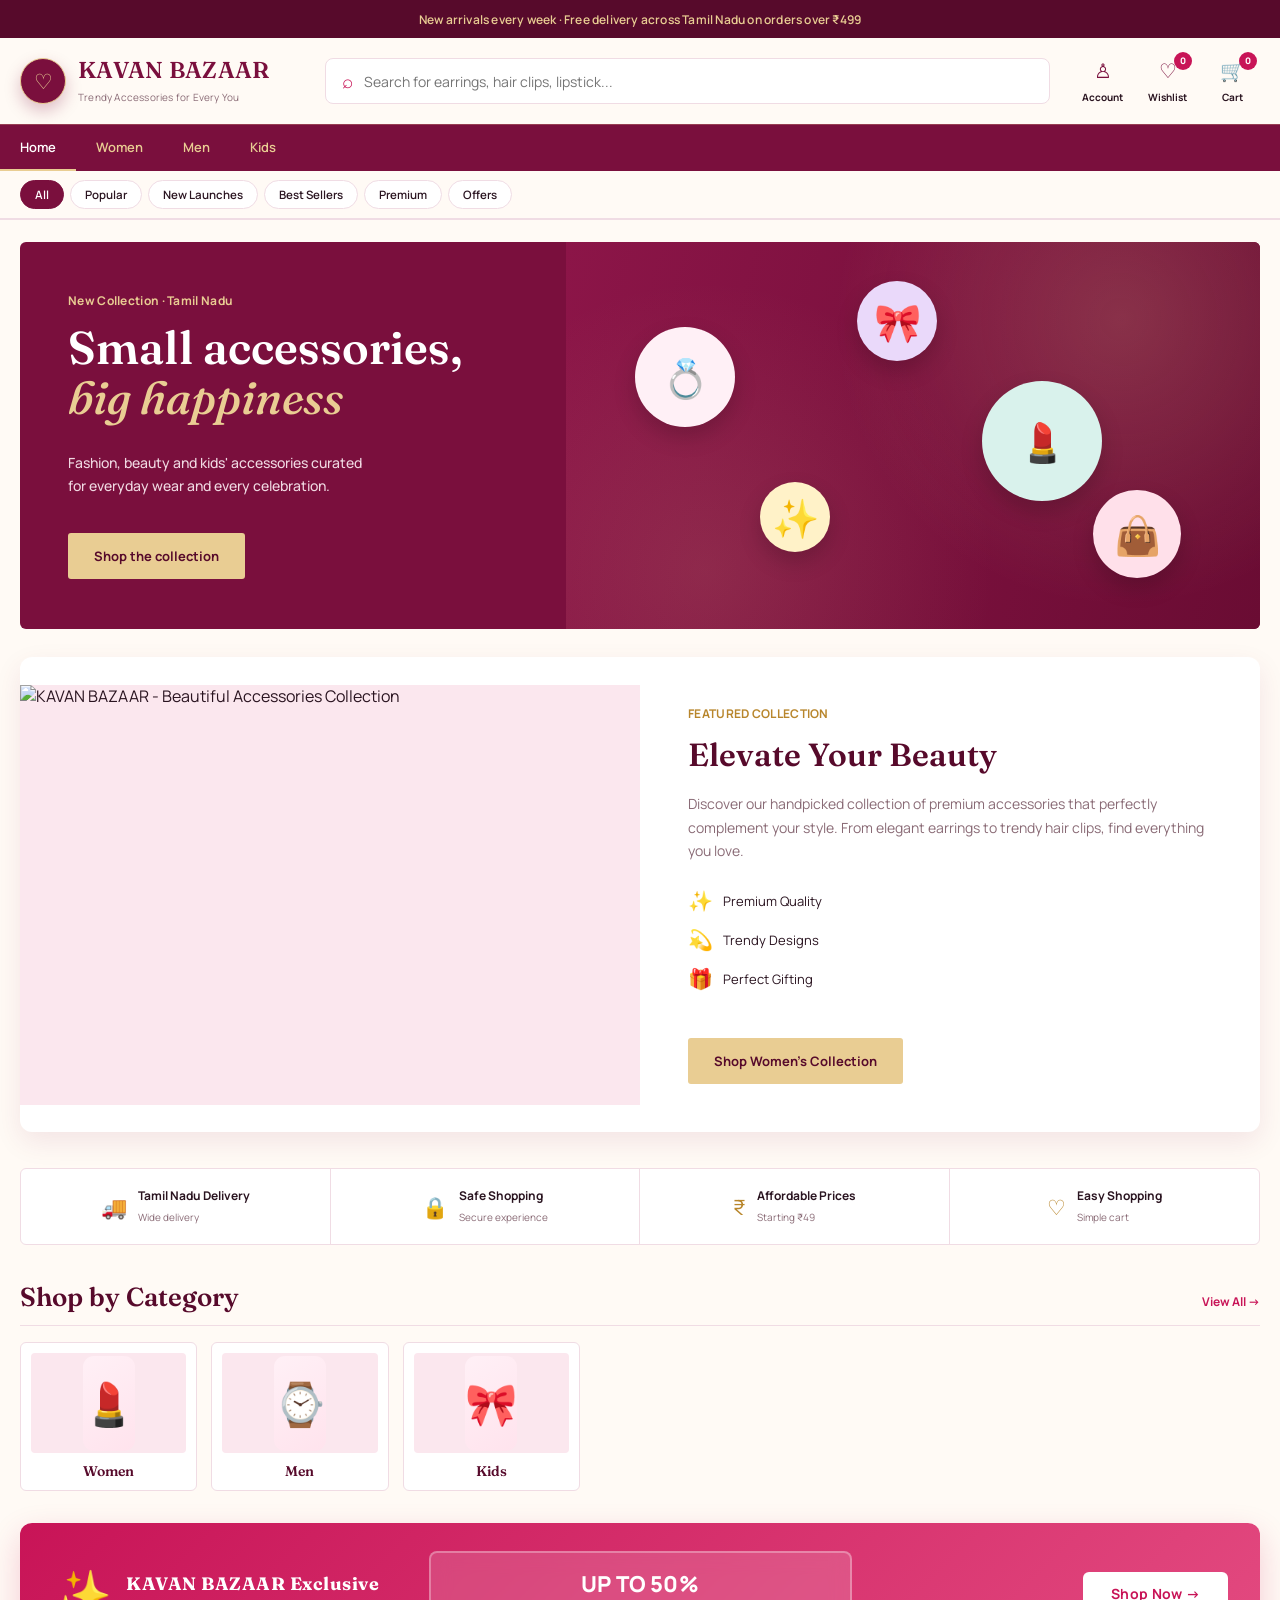
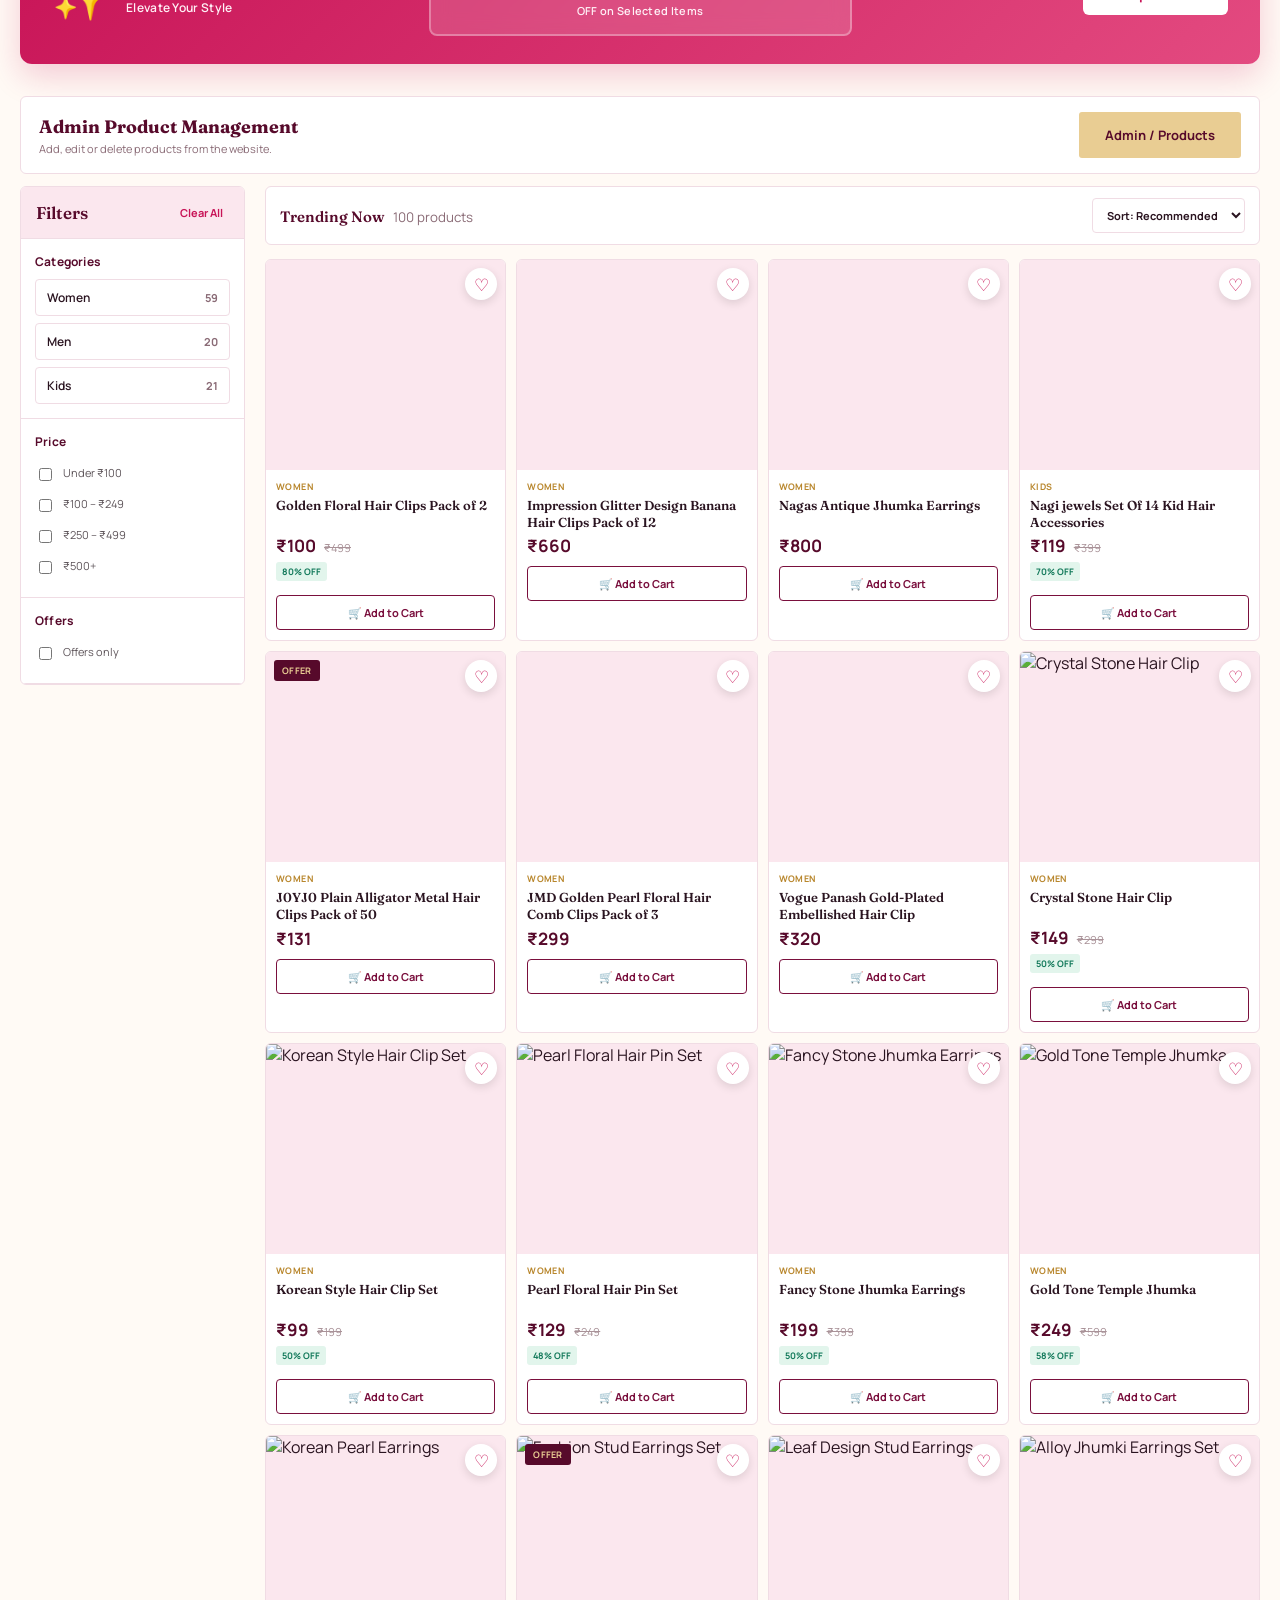
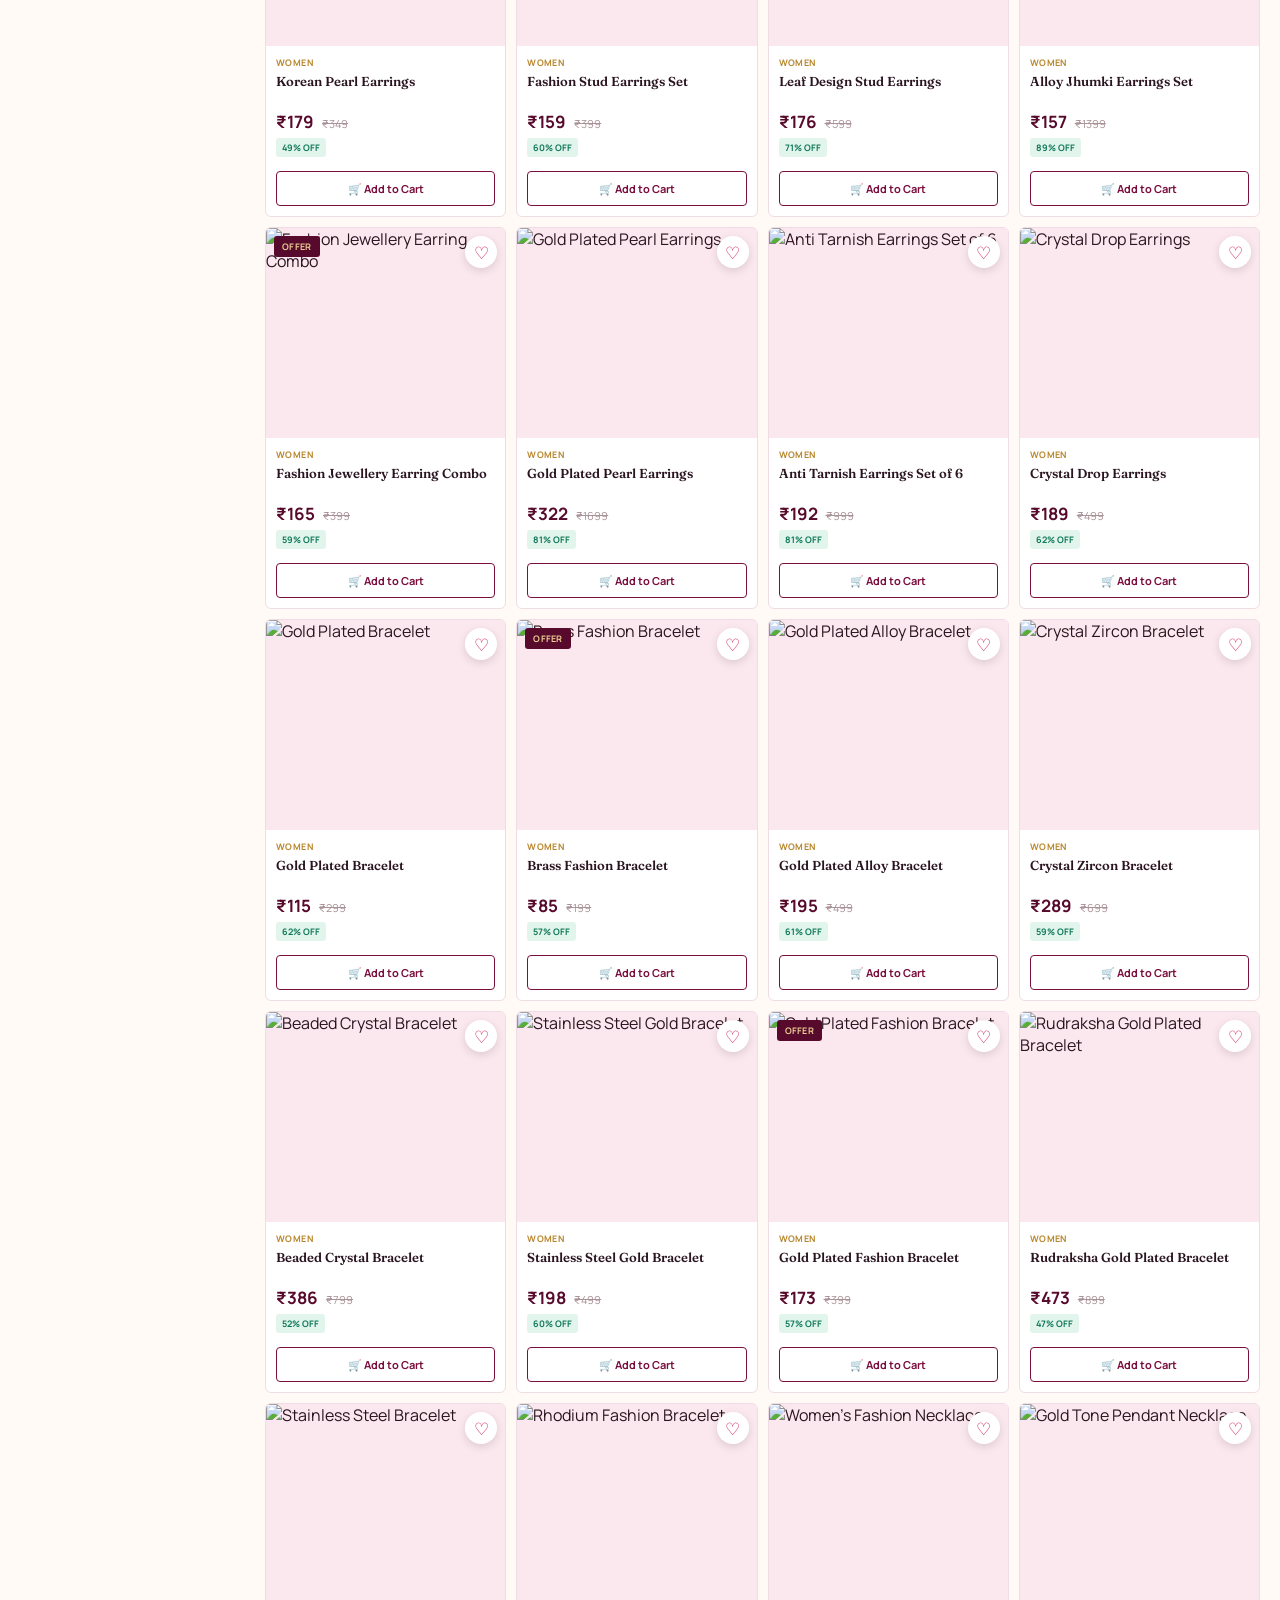
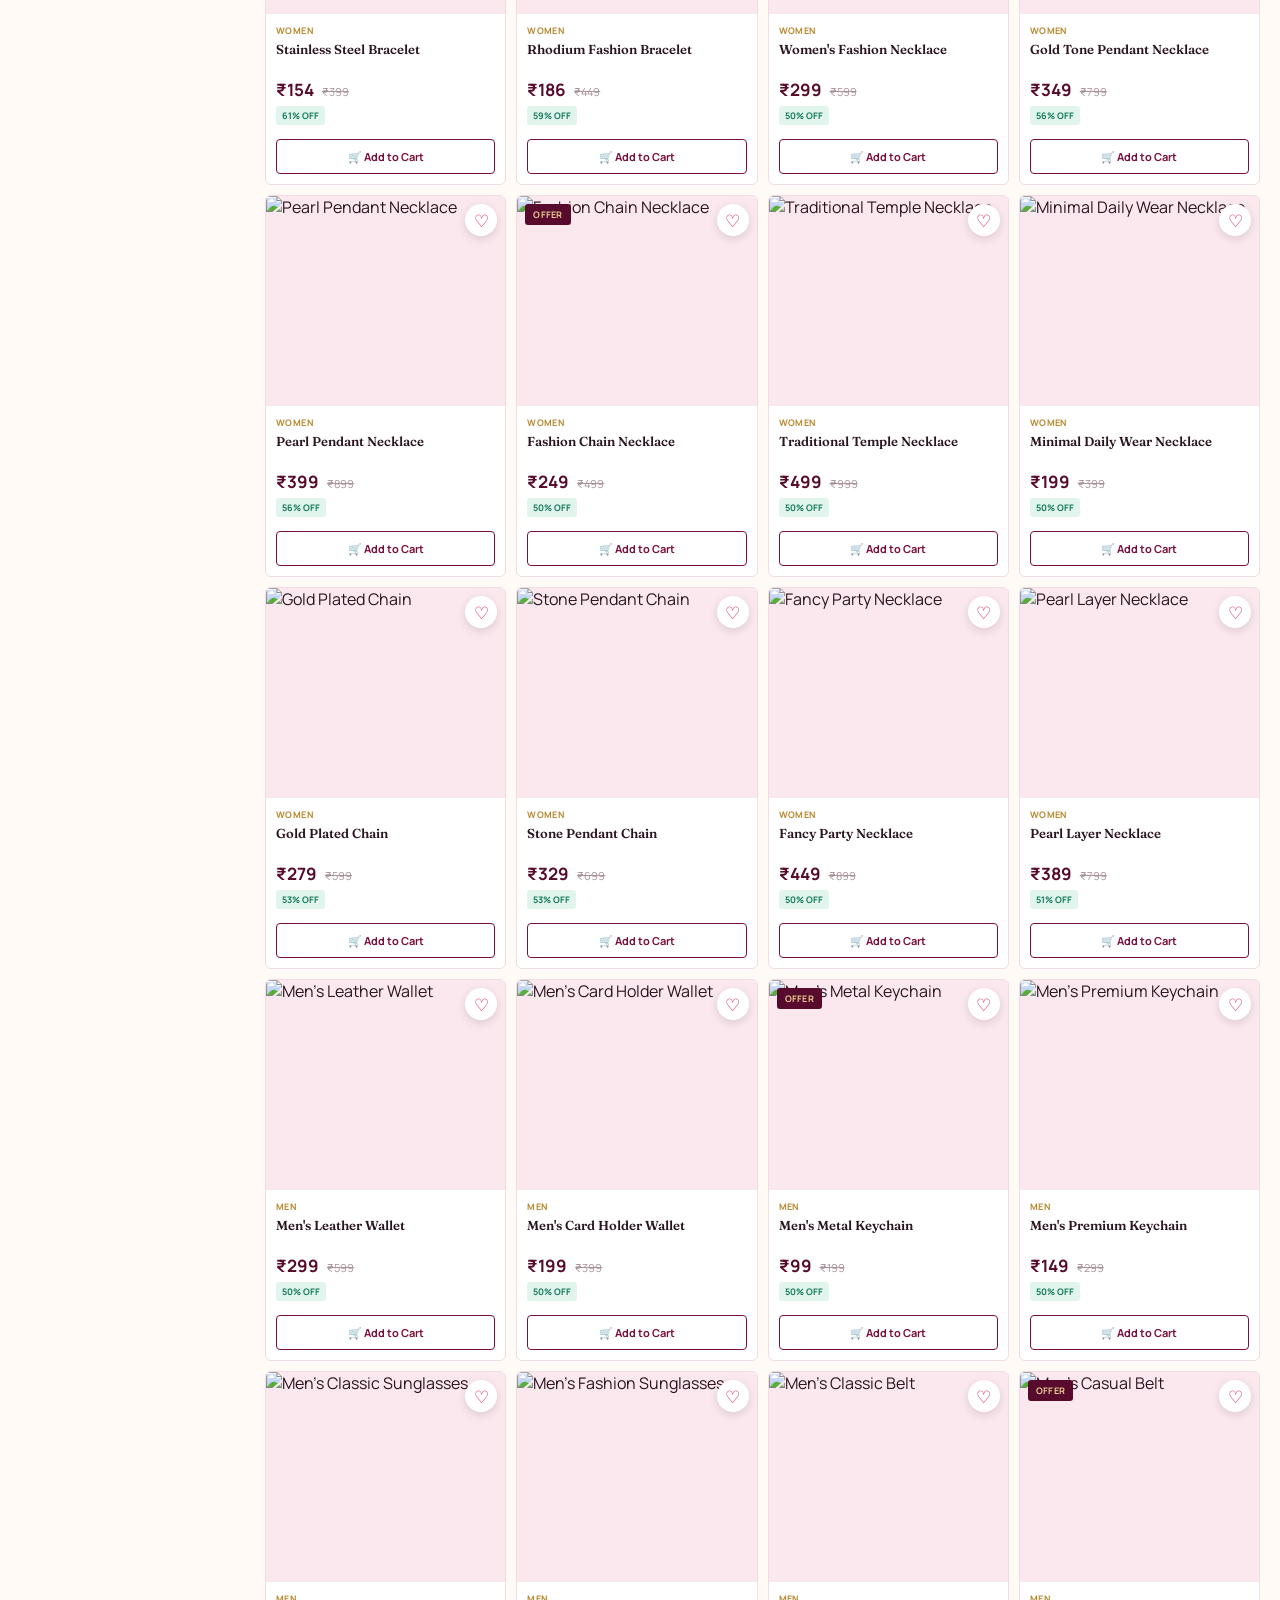
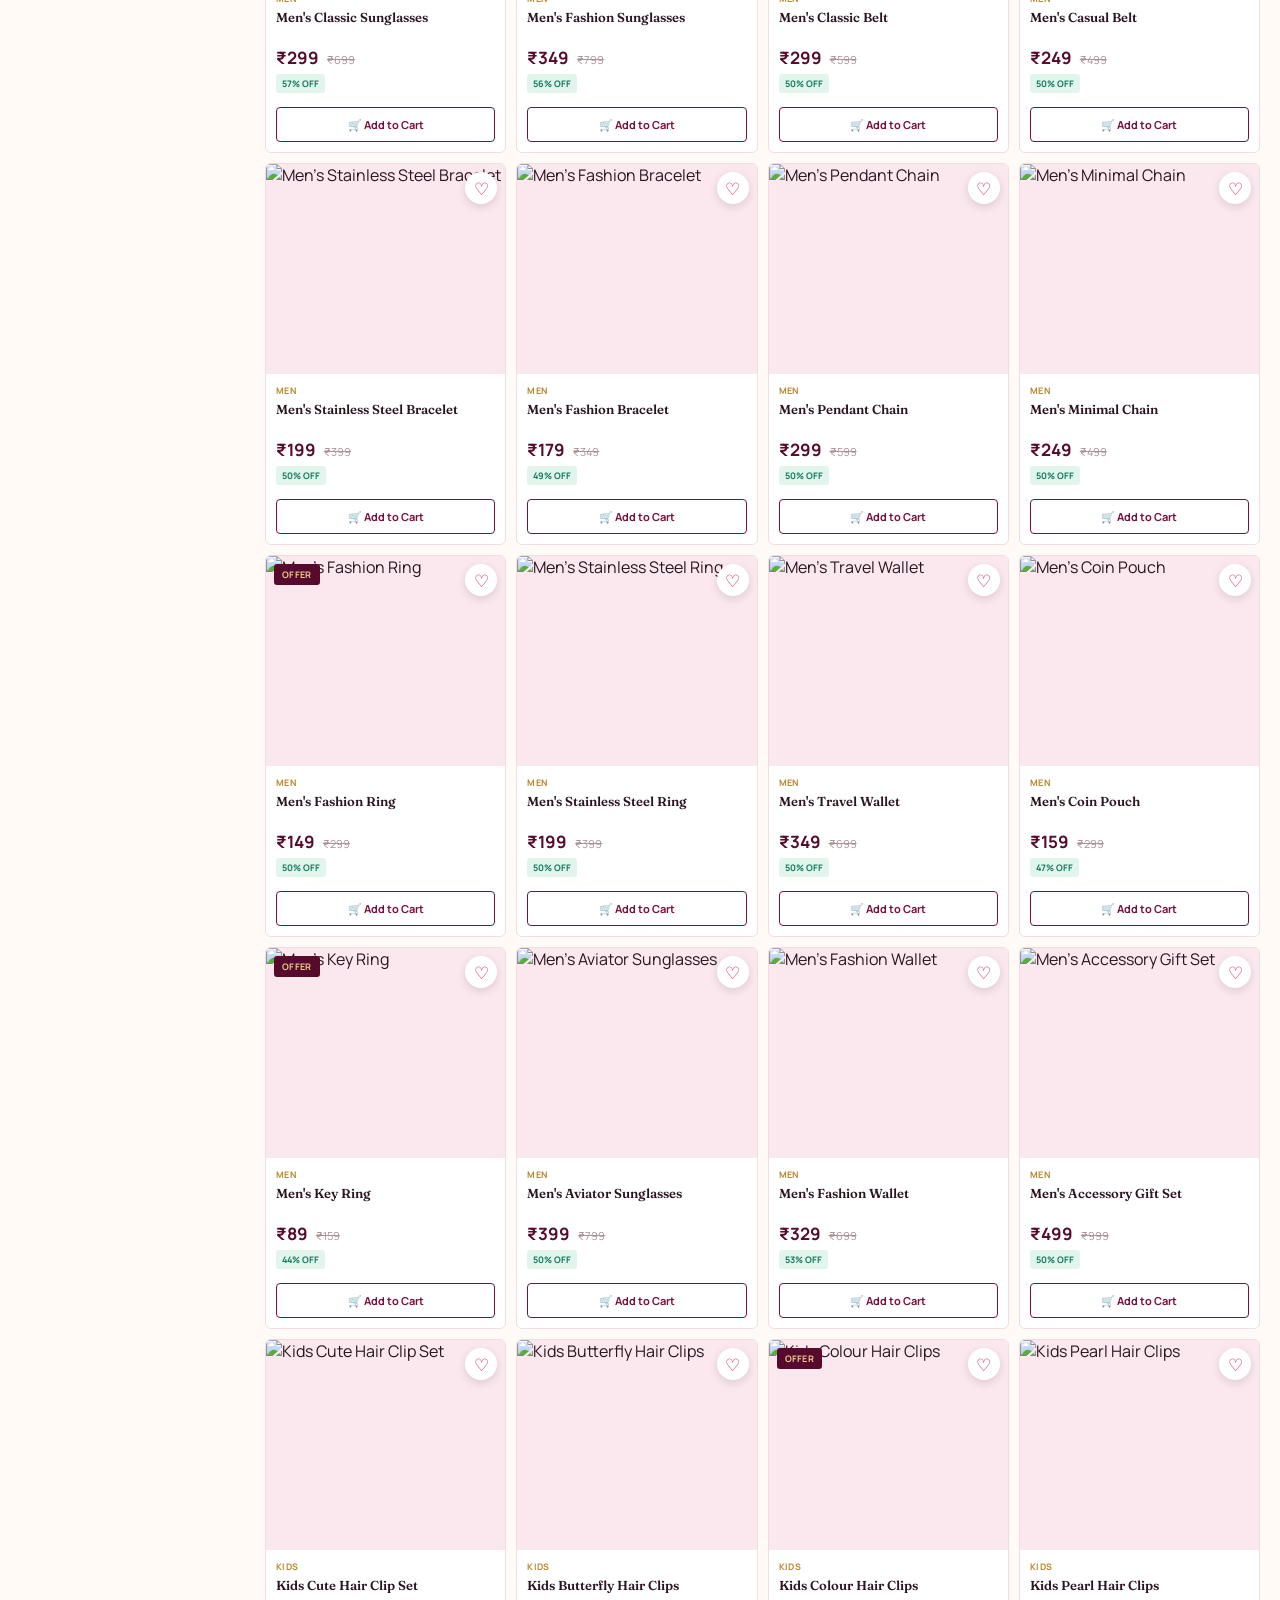
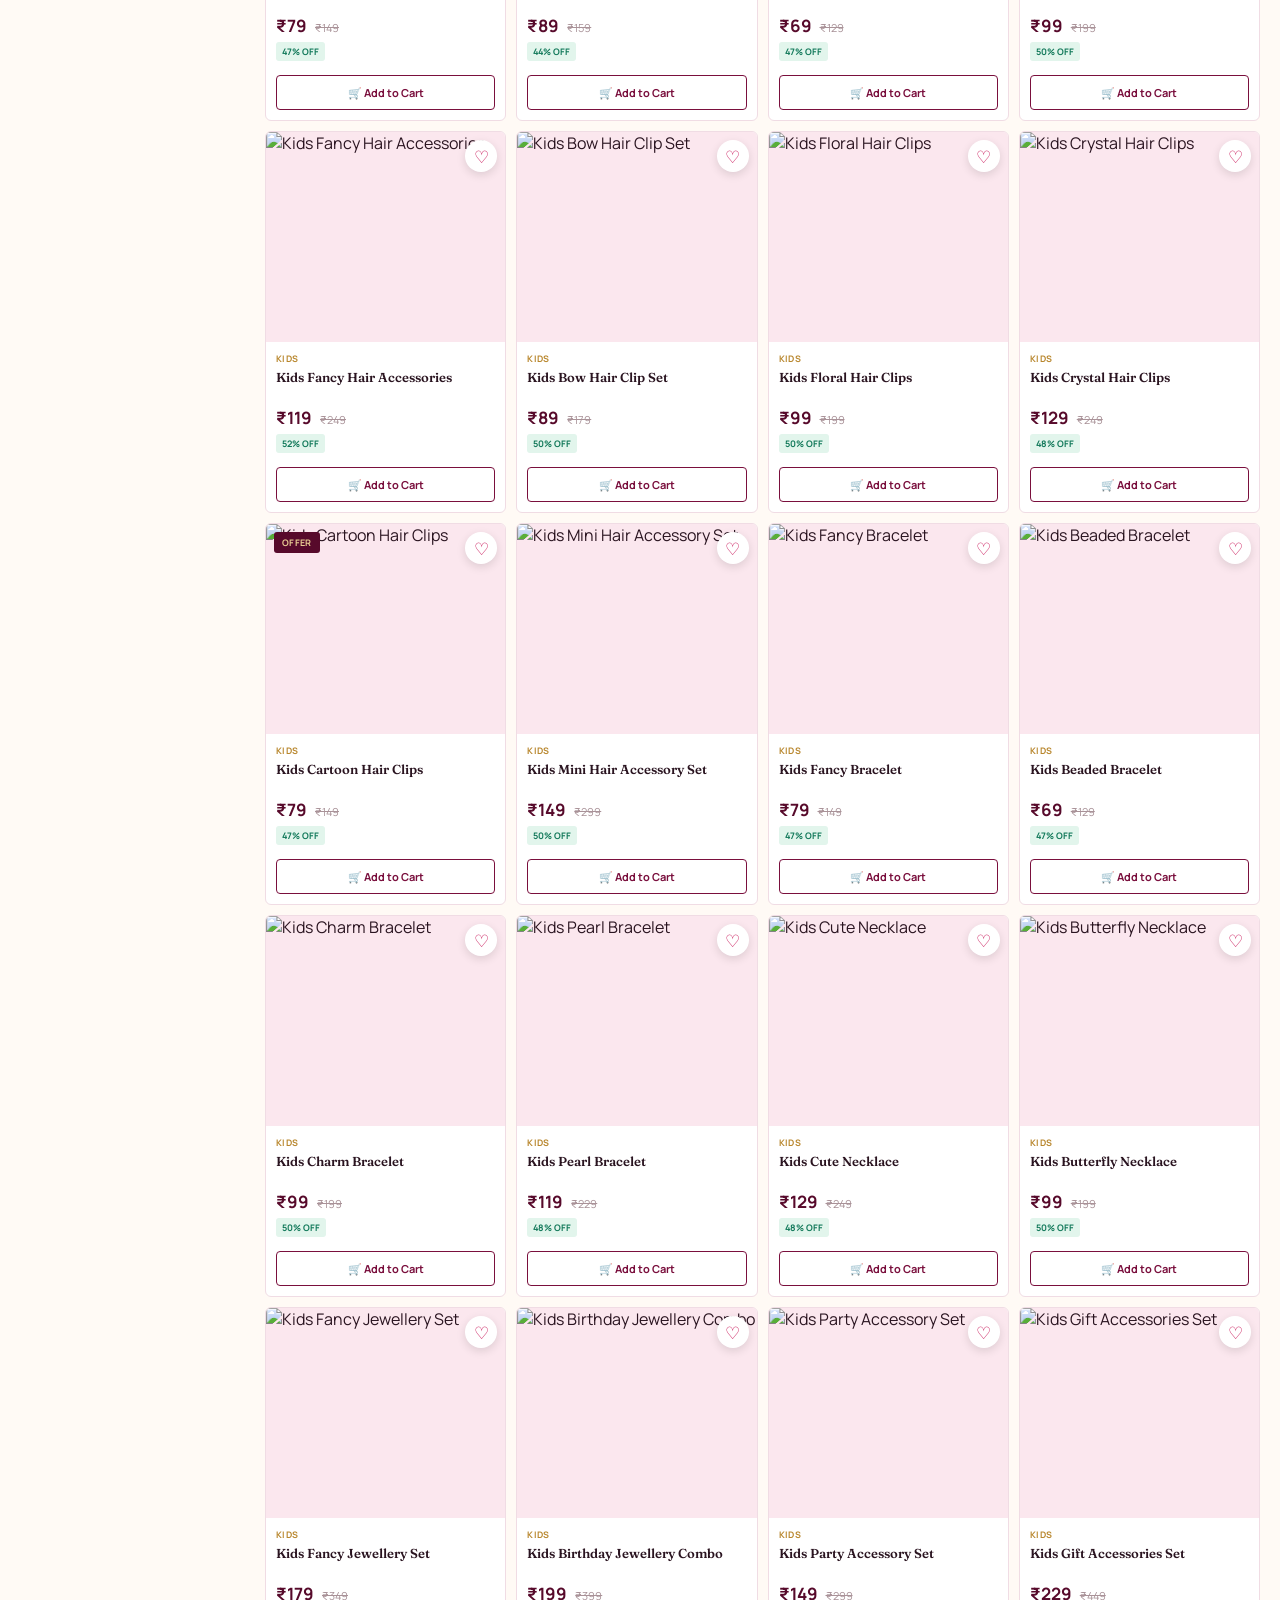
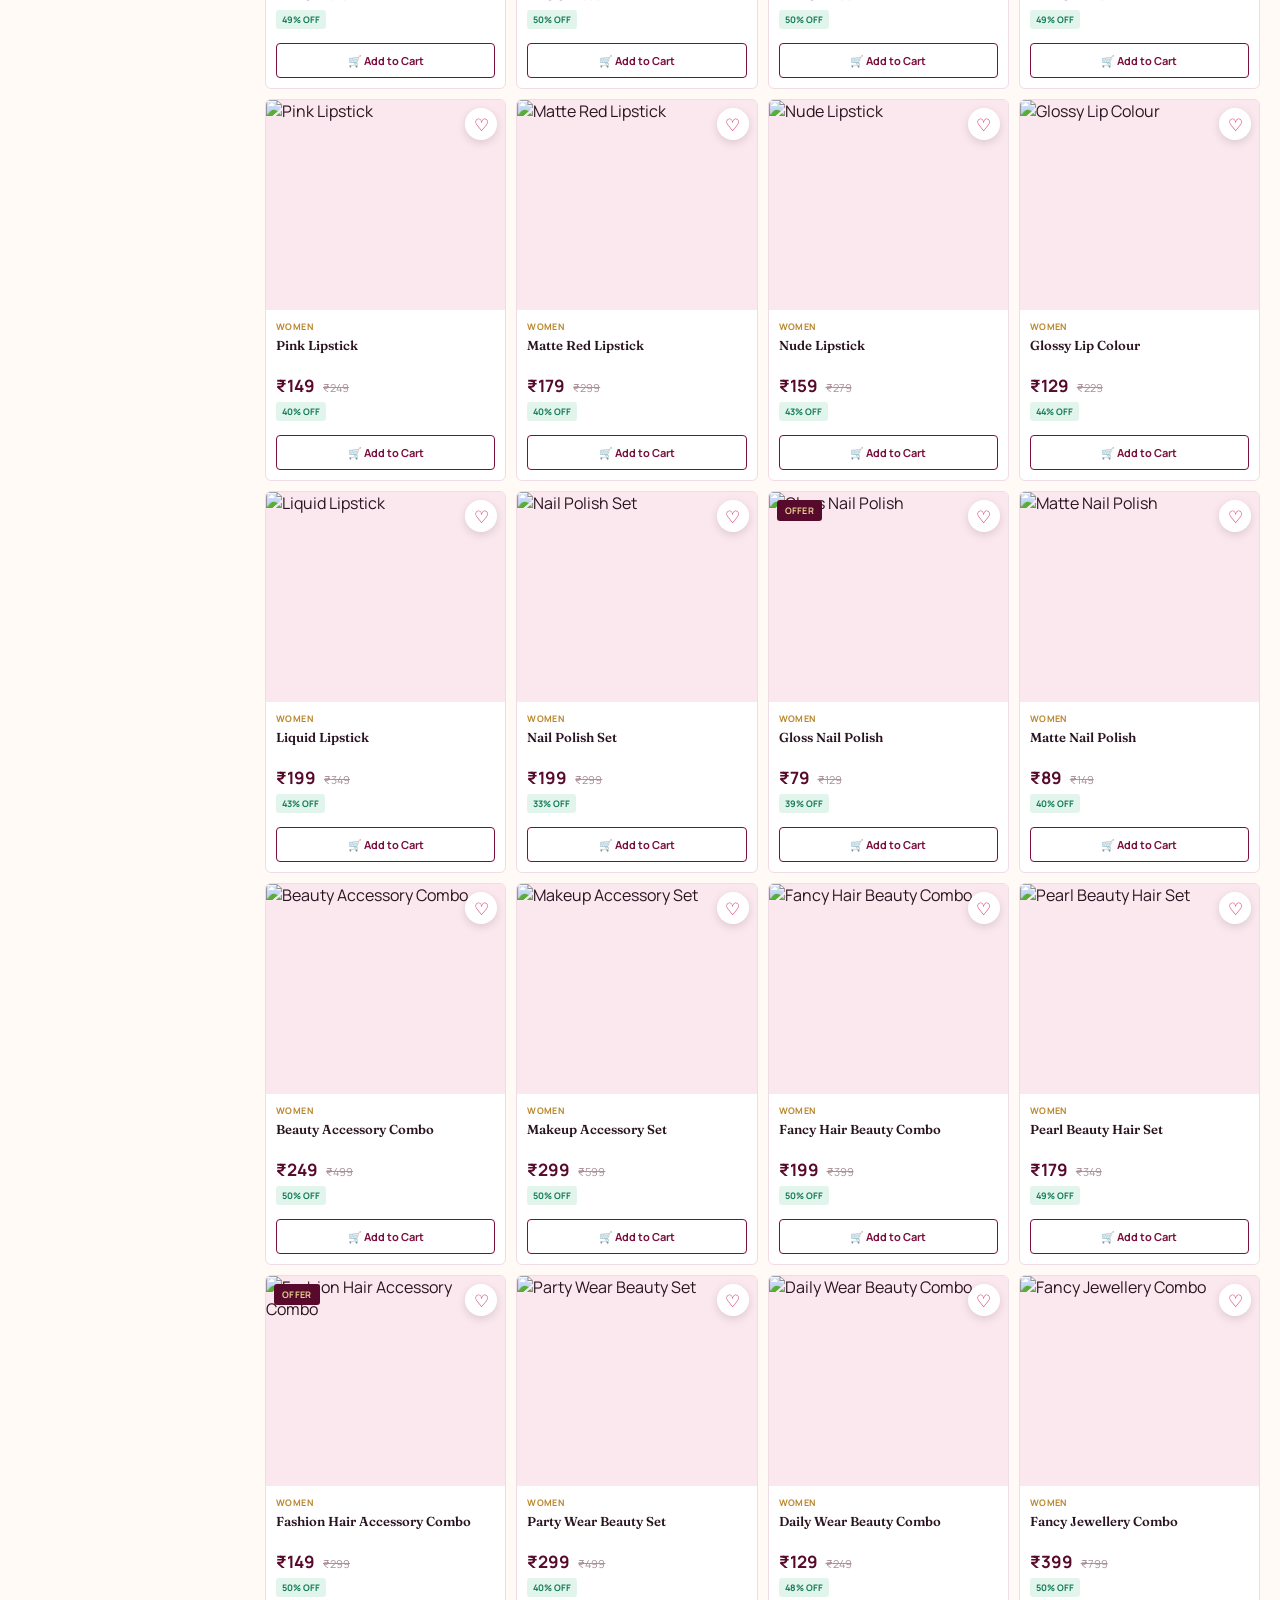
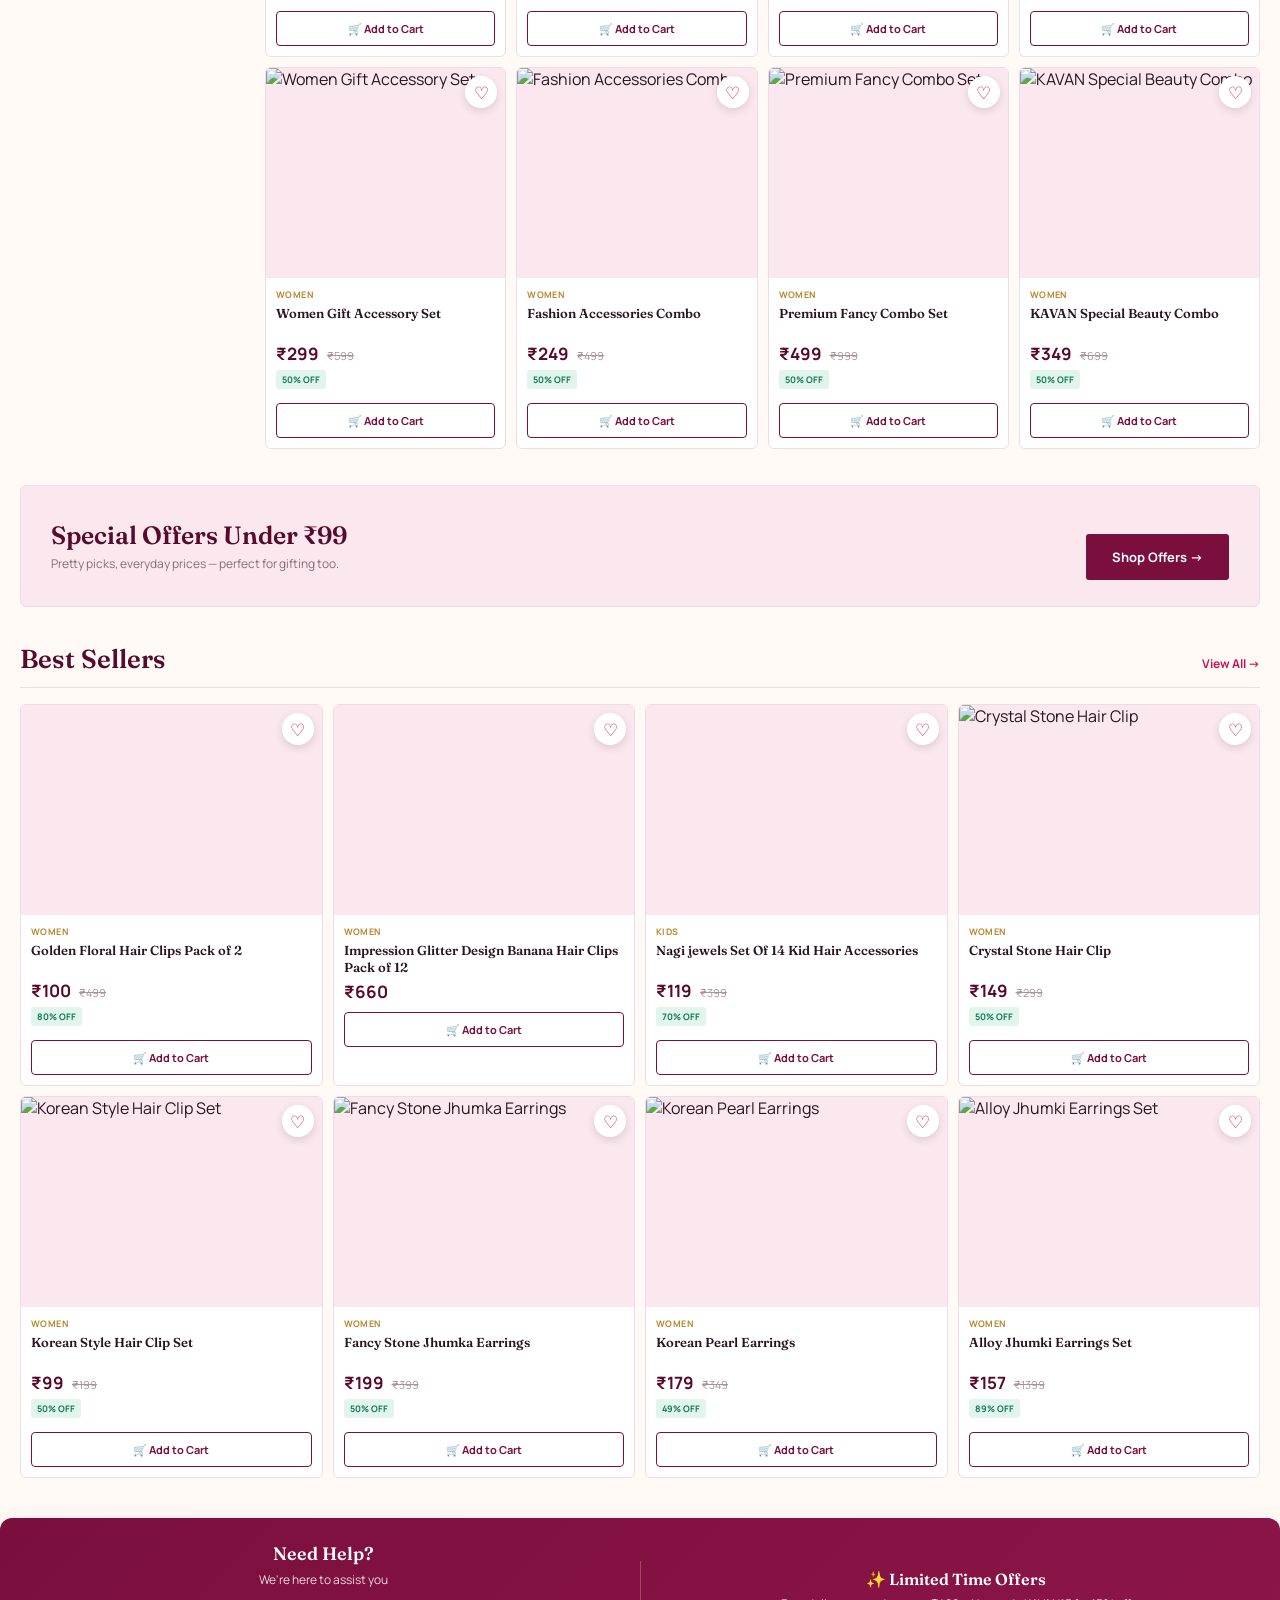
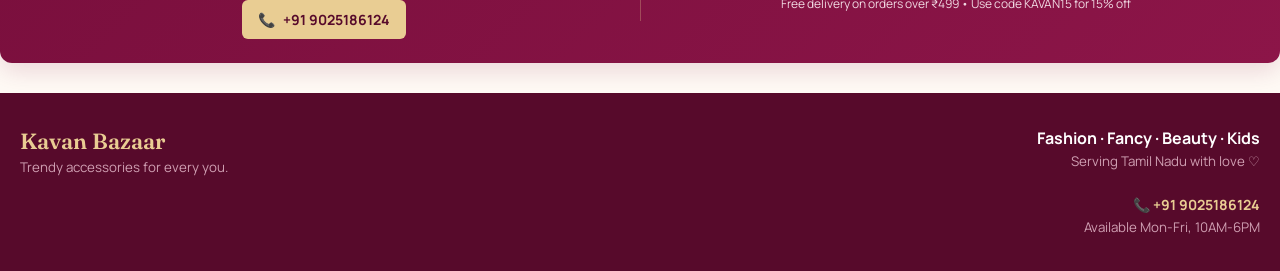
==== commit b417309f: "Update index.html" ====
--- a/index.html
+++ b/index.html
@@ -320,6 +320,96 @@
 .c4{width:70px;height:70px;left:28%;top:62%;background:#fff2c8}
 .c5{width:88px;height:88px;left:76%;top:64%;background:#ffe0ea}
 
+/* AD BANNER STYLES */
+.adBanner{
+  margin:28px 0 36px;
+  background:#fff;
+  border-radius:12px;
+  overflow:hidden;
+  box-shadow:var(--shadow);
+}
+
+.adBannerContent{
+  display:grid;
+  grid-template-columns:1fr 1fr;
+  align-items:center;
+  gap:0;
+}
+
+.adBannerImage{
+  position:relative;
+  overflow:hidden;
+  background:var(--blush);
+  min-height:420px;
+}
+
+.adBannerImage img{
+  width:100%;
+  height:100%;
+  object-fit:cover;
+  transition:.3s;
+}
+
+.adBanner:hover .adBannerImage img{
+  transform:scale(1.05);
+}
+
+.adBannerText{
+  padding:48px;
+  display:flex;
+  flex-direction:column;
+  justify-content:center;
+}
+
+.adBannerKicker{
+  color:var(--gold);
+  font-family:var(--sans);
+  font-size:12px;
+  font-weight:700;
+  letter-spacing:.3px;
+  text-transform:uppercase;
+  margin-bottom:12px;
+  display:block;
+}
+
+.adBannerTitle{
+  font-family:var(--serif);
+  font-size:32px;
+  font-weight:600;
+  color:var(--wine-dark);
+  margin:0 0 16px;
+  line-height:1.3;
+}
+
+.adBannerDesc{
+  color:var(--muted);
+  font-size:14px;
+  line-height:1.7;
+  margin:0 0 24px;
+}
+
+.adBannerFeatures{
+  display:grid;
+  gap:12px;
+  margin-bottom:24px;
+}
+
+.feature{
+  display:flex;
+  align-items:center;
+  gap:10px;
+  font-size:13px;
+  color:var(--text);
+}
+
+.featureIcon{
+  font-size:20px;
+}
+
+.adBannerBtn{
+  width:fit-content;
+}
+
 .trust{
   display:grid;
   grid-template-columns:repeat(4,1fr);
@@ -543,6 +633,7 @@
   overflow:hidden;
   background:#fff;
   transition:.2s;
+  cursor:pointer;
 }
 .product:hover{
   border-color:var(--gold);
@@ -683,8 +774,375 @@
   background:var(--wine-dark);
 }
 
+/* BRAND OFFER BANNER */
+.brandOfferBanner{
+  margin:32px 0;
+  background:linear-gradient(135deg, var(--rose) 0%, #e34a80 100%);
+  border-radius:12px;
+  overflow:hidden;
+  box-shadow:0 12px 32px rgba(200,20,87,.2);
+  animation:slideIn .6s ease-out;
+}
+
+@keyframes slideIn{
+  from{
+    opacity:0;
+    transform:translateY(20px);
+  }
+  to{
+    opacity:1;
+    transform:translateY(0);
+  }
+}
+
+.brandOfferContent{
+  display:grid;
+  grid-template-columns:1fr 1.2fr 1fr;
+  align-items:center;
+  padding:28px 32px;
+  gap:24px;
+}
+
+.brandOfferLeft{
+  display:flex;
+  align-items:center;
+  gap:14px;
+}
+
+.brandOfferIcon{
+  font-size:48px;
+  animation:pulse 2s infinite;
+}
+
+@keyframes pulse{
+  0%, 100%{ transform:scale(1); }
+  50%{ transform:scale(1.1); }
+}
+
+.brandOfferText h3{
+  margin:0 0 4px;
+  color:#fff;
+  font-size:18px;
+  font-weight:700;
+  font-family:var(--serif);
+  letter-spacing:.5px;
+}
+
+.brandOfferText p{
+  margin:0;
+  color:#fff0f6;
+  font-size:12px;
+  font-weight:600;
+  letter-spacing:.3px;
+}
+
+.brandOfferMiddle{
+  text-align:center;
+}
+
+.offerChip{
+  display:flex;
+  flex-direction:column;
+  align-items:center;
+  gap:4px;
+  background:rgba(255,255,255,.15);
+  backdrop-filter:blur(10px);
+  padding:16px 24px;
+  border-radius:8px;
+  border:2px solid rgba(255,255,255,.3);
+}
+
+.offerPercent{
+  color:#fff;
+  font-size:22px;
+  font-weight:800;
+  letter-spacing:.2px;
+  font-family:var(--sans);
+}
+
+.offerDesc{
+  color:#fff0f6;
+  font-size:11px;
+  font-weight:600;
+  letter-spacing:.3px;
+}
+
+.brandOfferRight{
+  text-align:right;
+}
+
+.brandOfferBtn{
+  background:#fff;
+  color:var(--rose);
+  border:0;
+  padding:12px 28px;
+  border-radius:6px;
+  font-weight:700;
+  font-size:14px;
+  cursor:pointer;
+  transition:.3s;
+  letter-spacing:.3px;
+  font-family:var(--sans);
+}
+
+.brandOfferBtn:hover{
+  transform:translateY(-2px);
+  box-shadow:0 6px 16px rgba(0,0,0,.2);
+  background:#fffaf5;
+}
+
+.brandOfferBtn:active{
+  transform:translateY(0);
+}
+
+@media(max-width:1100px){
+  .brandOfferContent{
+    grid-template-columns:1fr;
+    padding:20px 24px;
+    gap:16px;
+  }
+
+  .brandOfferLeft{
+    justify-content:center;
+  }
+
+  .brandOfferRight{
+    text-align:center;
+  }
+
+  .brandOfferIcon{
+    font-size:40px;
+  }
+
+  .brandOfferText h3{
+    font-size:16px;
+  }
+
+  .offerChip{
+    padding:14px 20px;
+  }
+
+  .offerPercent{
+    font-size:20px;
+  }
+
+  .brandOfferBtn{
+    padding:10px 24px;
+    font-size:13px;
+  }
+
+  .adBannerContent{
+    grid-template-columns:1fr;
+  }
+
+  .adBannerImage{
+    min-height:300px;
+  }
+
+  .adBannerText{
+    padding:40px;
+  }
+
+  .adBannerTitle{
+    font-size:28px;
+  }
+}
+
+@media(max-width:768px){
+  .brandOfferBanner{
+    margin:24px 0;
+  }
+
+  .brandOfferContent{
+    grid-template-columns:1fr;
+    padding:16px;
+    gap:12px;
+  }
+
+  .brandOfferIcon{
+    font-size:36px;
+  }
+
+  .brandOfferText h3{
+    font-size:14px;
+  }
+
+  .brandOfferText p{
+    font-size:10px;
+  }
+
+  .offerChip{
+    padding:12px 16px;
+    gap:3px;
+  }
+
+  .offerPercent{
+    font-size:18px;
+  }
+
+  .offerDesc{
+    font-size:10px;
+  }
+
+  .brandOfferBtn{
+    width:100%;
+    padding:10px 16px;
+    font-size:12px;
+  }
+
+  .adBanner{
+    margin:20px 0 28px;
+  }
+
+  .adBannerImage{
+    min-height:240px;
+  }
+
+  .adBannerText{
+    padding:24px;
+  }
+
+  .adBannerTitle{
+    font-size:22px;
+  }
+
+  .adBannerDesc{
+    font-size:12px;
+    margin-bottom:18px;
+  }
+
+  .adBannerFeatures{
+    margin-bottom:18px;
+  }
+
+  .feature{
+    font-size:12px;
+  }
+
+  .adBannerBtn{
+    width:100%;
+  }
+}
+
+/* HELP & CONTACT BANNER */
+.helpBanner{
+  margin:40px 0 30px;
+  background:linear-gradient(135deg, var(--wine) 0%, #8c1548 100%);
+  border-radius:12px;
+  overflow:hidden;
+  box-shadow:0 8px 24px rgba(122,15,61,.15);
+}
+
+.helpBannerContent{
+  display:grid;
+  grid-template-columns:1fr auto 1fr;
+  align-items:center;
+  padding:24px 32px;
+  gap:24px;
+}
+
+.helpSection{
+  text-align:center;
+}
+
+.helpTitle{
+  display:block;
+  color:#fff;
+  font-family:var(--serif);
+  font-size:18px;
+  font-weight:600;
+  margin-bottom:6px;
+}
+
+.helpText{
+  color:#f0d9e2;
+  font-size:12px;
+  margin:0 0 12px;
+}
+
+.helpPhone{
+  display:inline-flex;
+  align-items:center;
+  gap:8px;
+  background:var(--gold-light);
+  color:var(--wine-dark);
+  padding:10px 16px;
+  border-radius:6px;
+  text-decoration:none;
+  font-weight:700;
+  font-size:14px;
+  transition:.2s;
+}
+
+.helpPhone:hover{
+  background:#fff;
+  transform:translateY(-2px);
+  box-shadow:0 4px 12px rgba(0,0,0,.15);
+}
+
+.helpDivider{
+  width:1px;
+  height:60px;
+  background:rgba(233,205,147,.3);
+}
+
+.offerSection{
+  text-align:center;
+}
+
+.offerTitle{
+  display:block;
+  color:#fff;
+  font-family:var(--serif);
+  font-size:16px;
+  font-weight:600;
+  margin-bottom:6px;
+}
+
+.offerText{
+  color:#f0d9e2;
+  font-size:12px;
+  margin:0;
+  line-height:1.5;
+}
+
+@media(max-width:900px){
+  .helpBannerContent{
+    grid-template-columns:1fr;
+    padding:20px;
+    gap:16px;
+  }
+
+  .helpDivider{
+    display:none;
+  }
+
+  .helpSection,
+  .offerSection{
+    text-align:center;
+  }
+
+  .helpTitle{
+    font-size:16px;
+  }
+
+  .offerTitle{
+    font-size:14px;
+  }
+
+  .helpText,
+  .offerText{
+    font-size:11px;
+  }
+
+  .helpPhone{
+    font-size:13px;
+    padding:9px 14px;
+  }
+}
+
 .footer{
-  margin-top:50px;
+  margin-top:30px;
   background:var(--wine-dark);
   color:#f0d9e2;
   padding:34px 20px;
@@ -723,18 +1181,34 @@
 }
 
 .sheet{
-  width:min(620px,100%);
-  max-height:85vh;
+  width:min(680px,100%);
+  max-height:90vh;
   overflow:auto;
   background:#fff;
   border-radius:24px 24px 0 0;
-  padding:20px;
+  padding:28px;
+}
+
+@media(max-width:768px){
+  .sheet{
+    width:100%;
+    border-radius:16px 16px 0 0;
+    padding:20px;
+    max-height:95vh;
+  }
 }
 
 .modalHead{
   display:flex;
   justify-content:space-between;
   align-items:center;
+  margin-bottom:24px;
+}
+
+.modalHead h2{
+  margin:0;
+  font-size:22px;
+  color:var(--wine-dark);
 }
 
 .close{
@@ -845,6 +1319,281 @@
   display:none;
 }
 
+/* DETAIL VIEW STYLES */
+.detailGrid{
+  display:grid;
+  grid-template-columns:1.1fr 1fr;
+  gap:32px;
+  margin-bottom:32px;
+}
+
+.detailImage{
+  border-radius:12px;
+  overflow:hidden;
+  background:var(--blush);
+  aspect-ratio:1;
+  display:flex;
+  align-items:center;
+  justify-content:center;
+}
+
+.detailImage img{
+  width:100%;
+  height:100%;
+  object-fit:cover;
+}
+
+.detailInfo{
+  display:flex;
+  flex-direction:column;
+  justify-content:flex-start;
+}
+
+.detailCategory{
+  color:var(--gold);
+  font-size:12px;
+  font-weight:700;
+  letter-spacing:.5px;
+  text-transform:uppercase;
+  margin-bottom:10px;
+}
+
+.detailName{
+  font-family:var(--serif);
+  font-size:28px;
+  font-weight:600;
+  color:var(--wine-dark);
+  margin:0 0 14px;
+  line-height:1.35;
+}
+
+.detailBadge{
+  display:inline-block;
+  background:var(--wine);
+  color:#fff;
+  padding:6px 12px;
+  border-radius:4px;
+  font-size:11px;
+  font-weight:700;
+  letter-spacing:.3px;
+  margin-bottom:18px;
+  width:fit-content;
+}
+
+.detailRating{
+  display:flex;
+  align-items:center;
+  gap:12px;
+  margin-bottom:18px;
+  padding-bottom:18px;
+  border-bottom:1px solid var(--line);
+}
+
+.detailRating b{
+  color:var(--gold);
+  font-size:18px;
+  font-weight:700;
+}
+
+.detailRating span{
+  color:var(--muted);
+  font-size:12px;
+}
+
+.detailPricingSection{
+  margin-bottom:24px;
+}
+
+.detailPrice{
+  display:flex;
+  align-items:baseline;
+  gap:10px;
+  margin-bottom:8px;
+}
+
+.detailPrice .price{
+  font-size:32px;
+  color:var(--wine-dark);
+  font-weight:700;
+  font-family:var(--sans);
+}
+
+.detailPrice .mrp{
+  font-size:16px;
+  text-decoration:line-through;
+  color:#a99298;
+  margin:0;
+  font-family:var(--sans);
+}
+
+.detailDiscount{
+  color:var(--green);
+  background:#e2f5ec;
+  padding:6px 10px;
+  border-radius:4px;
+  font-size:12px;
+  font-weight:700;
+  display:inline-block;
+}
+
+.detailFeatures{
+  background:#fafaf8;
+  border:1px solid var(--line);
+  border-radius:8px;
+  padding:16px;
+  margin-bottom:24px;
+}
+
+.detailFeatures strong{
+  display:block;
+  font-family:var(--serif);
+  font-size:14px;
+  font-weight:600;
+  color:var(--wine-dark);
+  margin-bottom:12px;
+  text-transform:uppercase;
+  letter-spacing:.3px;
+}
+
+.detailFeatures ul{
+  list-style:none;
+  padding:0;
+  margin:0;
+}
+
+.detailFeatures li{
+  color:var(--text);
+  font-size:13px;
+  line-height:1.7;
+  padding:5px 0;
+  padding-left:18px;
+  position:relative;
+}
+
+.detailFeatures li::before{
+  content:"✓";
+  position:absolute;
+  left:0;
+  color:var(--green);
+  font-weight:700;
+}
+
+.detailActions{
+  display:grid;
+  grid-template-columns:auto 1fr;
+  gap:12px;
+  align-items:center;
+}
+
+.detailWishBtn{
+  width:52px;
+  height:52px;
+  min-height:52px;
+  min-width:52px;
+  border:2px solid var(--line);
+  background:#fff;
+  color:var(--rose);
+  border-radius:8px;
+  font-weight:700;
+  font-size:20px;
+  transition:.2s;
+  display:flex;
+  align-items:center;
+  justify-content:center;
+  cursor:pointer;
+}
+
+.detailWishBtn:hover{
+  border-color:var(--rose);
+  background:var(--blush);
+}
+
+.detailWishBtn.active{
+  background:var(--rose);
+  color:#fff;
+  border-color:var(--rose);
+}
+
+.detailAddBtn{
+  height:52px;
+  min-height:52px;
+  border:0;
+  border-radius:8px;
+  background:var(--wine);
+  color:#fff;
+  font-weight:700;
+  font-size:14px;
+  font-family:var(--sans);
+  padding:0 28px;
+  transition:.2s;
+  cursor:pointer;
+  letter-spacing:.3px;
+  white-space:nowrap;
+}
+
+.detailAddBtn:hover{
+  background:var(--wine-dark);
+}
+
+.detailAddBtn:active{
+  transform:scale(.98);
+}
+
+@media(max-width:1100px){
+  .detailGrid{
+    grid-template-columns:1fr 1fr;
+    gap:24px;
+  }
+
+  .detailName{
+    font-size:24px;
+  }
+
+  .detailPrice .price{
+    font-size:28px;
+  }
+}
+
+@media(max-width:768px){
+  .detailGrid{
+    grid-template-columns:1fr;
+    gap:24px;
+  }
+
+  .detailImage{
+    aspect-ratio:1;
+    max-height:380px;
+  }
+
+  .detailName{
+    font-size:22px;
+  }
+
+  .detailPrice .price{
+    font-size:26px;
+  }
+
+  .detailActions{
+    grid-template-columns:auto 1fr;
+    gap:10px;
+  }
+
+  .detailWishBtn{
+    width:48px;
+    height:48px;
+    min-height:48px;
+    min-width:48px;
+    font-size:18px;
+  }
+
+  .detailAddBtn{
+    height:48px;
+    min-height:48px;
+    padding:0 24px;
+    font-size:13px;
+  }
+}
+
 @media(max-width:1100px){
   .headerInner{
     grid-template-columns:220px 1fr auto;
@@ -856,6 +1605,10 @@
 
   .categories{
     grid-template-columns:repeat(6,1fr);
+  }
+
+  .detailGrid{
+    grid-template-columns:1fr;
   }
 }
 
@@ -1112,6 +1865,16 @@
     font-size:10px;
   }
 
+  .helpBannerContent{
+    grid-template-columns:1fr;
+    padding:16px;
+    gap:12px;
+  }
+
+  .helpDivider{
+    display:none;
+  }
+
   .footer{
     margin-bottom:65px;
   }
@@ -1119,6 +1882,10 @@
   .footerInner{
     display:block;
     text-align:center;
+  }
+
+  .footerInner div:last-child strong:first-of-type{
+    font-size:13px;
   }
 
   .mobileBottom{
@@ -1238,16 +2005,39 @@
 }
 .adminFormActions{
   grid-column:1/-1;
+  display:grid;
+  grid-template-columns:1fr 1fr;
+  gap:12px;
+}
+
+.adminFormActions .primaryBtn{
+  width:100%;
+  margin-top:0;
+  padding:12px 20px;
+  min-height:44px;
   display:flex;
-  gap:8px;
-}
+  align-items:center;
+  justify-content:center;
+}
+
 .adminCancel{
   border:1px solid var(--line);
   background:#fff;
   color:var(--wine);
   border-radius:4px;
-  padding:10px 18px;
+  padding:12px 20px;
   font-weight:700;
+  font-size:13px;
+  width:100%;
+  min-height:44px;
+  display:flex;
+  align-items:center;
+  justify-content:center;
+  transition:.2s;
+}
+
+.adminCancel:hover{
+  background:var(--blush);
 }
 .adminList{
   margin-top:16px;
@@ -1287,13 +2077,90 @@
   font-size:10px;
   font-weight:800;
 }
+.adminPhotoBox{
+  grid-column:1/-1;
+  border:1px solid var(--line);
+  background:#fffaf5;
+  border-radius:6px;
+  padding:12px;
+}
+.adminPhotoLabel{
+  display:block;
+  color:var(--wine-dark);
+  font-size:12px;
+  font-weight:800;
+  margin-bottom:8px;
+}
+.adminPhotoModes{
+  display:flex;
+  gap:16px;
+  margin-bottom:10px;
+}
+.adminPhotoMode{
+  display:flex;
+  align-items:center;
+  gap:6px;
+  color:var(--text);
+  font-size:11px;
+  font-weight:700;
+}
+.adminPhotoBox input[type="file"],
+.adminPhotoBox input[type="url"]{
+  width:100%;
+  border:1px solid var(--line);
+  border-radius:4px;
+  padding:9px;
+  background:#fff;
+  font-size:12px;
+}
+.adminPhotoBox small{
+  display:block;
+  color:var(--muted);
+  font-size:10px;
+  margin-top:6px;
+}
+.adminPhotoPreview{
+  width:92px;
+  height:92px;
+  margin-top:10px;
+  border:1px solid var(--line);
+  border-radius:6px;
+  overflow:hidden;
+  background:var(--blush);
+  display:grid;
+  place-items:center;
+  text-align:center;
+  color:var(--muted);
+  font-size:9px;
+}
+.adminPhotoPreview img{
+  width:100%;
+  height:100%;
+  object-fit:cover;
+}
+@media(max-width:900px){
+  .adminPhotoBox{grid-column:auto}
+}
 @media(max-width:900px){
   .adminToolsHead{align-items:stretch;flex-direction:column}
   .adminOpenBtn{width:100%}
   .adminForm{grid-template-columns:1fr}
-  .adminFormActions{grid-column:auto}
+  .adminFormActions{
+    grid-column:auto;
+    grid-template-columns:1fr;
+  }
   .adminItem{align-items:flex-start}
   .adminItemActions{flex-direction:column}
+
+  .detailGrid{
+    grid-template-columns:1fr;
+  }
+
+  .sheet{
+    width:100%;
+    border-radius:0;
+    max-height:100vh;
+  }
 }
 
 </style>
@@ -1424,6 +2291,38 @@
 
 </section>
 
+<section class="adBanner">
+  <div class="adBannerContent">
+    <div class="adBannerImage">
+      <img src="https://images.unsplash.com/photo-1509631179647-0177331693ae?auto=format&fit=crop&w=600&q=80" alt="KAVAN BAZAAR - Beautiful Accessories Collection" loading="lazy">
+    </div>
+    <div class="adBannerText">
+      <span class="adBannerKicker">Featured Collection</span>
+      <h2 class="adBannerTitle">Elevate Your Beauty</h2>
+      <p class="adBannerDesc">
+        Discover our handpicked collection of premium accessories that perfectly complement your style. From elegant earrings to trendy hair clips, find everything you love.
+      </p>
+      <div class="adBannerFeatures">
+        <div class="feature">
+          <span class="featureIcon">✨</span>
+          <span class="featureText">Premium Quality</span>
+        </div>
+        <div class="feature">
+          <span class="featureIcon">💫</span>
+          <span class="featureText">Trendy Designs</span>
+        </div>
+        <div class="feature">
+          <span class="featureIcon">🎁</span>
+          <span class="featureText">Perfect Gifting</span>
+        </div>
+      </div>
+      <button class="primaryBtn adBannerBtn" onclick="setCat('Women')">
+        Shop Women's Collection
+      </button>
+    </div>
+  </div>
+</section>
+
 <section class="trust">
 
   <div class="trustItem">
@@ -1469,6 +2368,29 @@
 
   <div class="categories" id="categories"></div>
 
+</section>
+
+<section class="brandOfferBanner">
+  <div class="brandOfferContent">
+    <div class="brandOfferLeft">
+      <div class="brandOfferIcon">✨</div>
+      <div class="brandOfferText">
+        <h3>KAVAN BAZAAR Exclusive</h3>
+        <p>Elevate Your Style</p>
+      </div>
+    </div>
+    <div class="brandOfferMiddle">
+      <div class="offerChip">
+        <span class="offerPercent">UP TO 50%</span>
+        <span class="offerDesc">OFF on Selected Items</span>
+      </div>
+    </div>
+    <div class="brandOfferRight">
+      <button class="brandOfferBtn" onclick="document.querySelector('#products').scrollIntoView({behavior:'smooth'})">
+        Shop Now →
+      </button>
+    </div>
+  </div>
 </section>
 
 <section class="adminTools" id="adminTools">
@@ -1500,7 +2422,41 @@
     </select>
     <input id="adminPrice" type="number" min="0" placeholder="Selling price">
     <input id="adminMrp" type="number" min="0" placeholder="MRP">
-    <input id="adminPhoto" placeholder="Actual product photo URL">
+
+    <div class="adminPhotoBox">
+      <label class="adminPhotoLabel">Product Photo</label>
+
+      <div class="adminPhotoModes">
+        <label class="adminPhotoMode">
+          <input type="radio" name="photoMode" value="upload" checked onchange="togglePhotoMode()">
+          Upload Image
+        </label>
+        <label class="adminPhotoMode">
+          <input type="radio" name="photoMode" value="url" onchange="togglePhotoMode()">
+          Photo URL
+        </label>
+      </div>
+
+      <div id="photoUploadWrap">
+        <input id="adminPhotoFile"
+               type="file"
+               accept="image/*"
+               onchange="previewAdminPhoto()">
+        <small>Choose JPG, PNG or WEBP. The image will be saved to Google Drive.</small>
+      </div>
+
+      <div id="photoUrlWrap" style="display:none">
+        <input id="adminPhoto"
+               type="url"
+               placeholder="https://example.com/product-image.jpg">
+        <small>Paste a direct image URL.</small>
+      </div>
+
+      <div class="adminPhotoPreview" id="adminPhotoPreview">
+        <span>No image selected</span>
+      </div>
+    </div>
+
     <div class="adminFormActions">
       <button class="primaryBtn" onclick="saveAdminProduct()">Save Product</button>
       <button class="adminCancel" onclick="resetAdminForm()">Cancel</button>
@@ -1663,6 +2619,24 @@
 </main>
 
 
+<section class="helpBanner">
+  <div class="helpBannerContent">
+    <div class="helpSection">
+      <strong class="helpTitle">Need Help?</strong>
+      <p class="helpText">We're here to assist you</p>
+      <a href="tel:+919025186124" class="helpPhone">
+        <span>📞</span>
+        +91 9025186124
+      </a>
+    </div>
+    <div class="helpDivider"></div>
+    <div class="offerSection">
+      <strong class="offerTitle">✨ Limited Time Offers</strong>
+      <p class="offerText">Free delivery on orders over ₹499 • Use code KAVAN15 for 15% off</p>
+    </div>
+  </div>
+</section>
+
 <footer class="footer">
 
   <div class="footerInner">
@@ -1685,7 +2659,19 @@
       <br>
 
       <small>
-        Serving Tamil Nadu with love
+        Serving Tamil Nadu with love ♡
+      </small>
+
+      <br><br>
+
+      <strong style="color:var(--gold-light); font-size:14px">
+        📞 +91 9025186124
+      </strong>
+
+      <br>
+
+      <small style="color:#cf9fb2">
+        Available Mon-Fri, 10AM-6PM
       </small>
     </div>
 
@@ -1773,6 +2759,33 @@
     </div>
 
     <div id="wishBody"></div>
+
+  </div>
+
+</div>
+
+
+<!-- PRODUCT DETAILS -->
+
+<div
+  class="modal"
+  id="detailModal">
+
+  <div class="sheet">
+
+    <div class="modalHead">
+
+      <h2>Product Details</h2>
+
+      <button
+        class="close"
+        onclick="closeDetail()">
+        ×
+      </button>
+
+    </div>
+
+    <div id="detailBody"></div>
 
   </div>
 
@@ -2217,10 +3230,26 @@
   return seed.concat(custom);
 }
 
-async function saveGoogleProduct(item){
+async function saveGoogleProduct(item, photoFile=null){
   if(!GOOGLE_SHEET_API) return true;
 
   try{
+    const payload = {
+      action:"save",
+      product:{
+        id:String(item.id),
+        name:item.name,
+        cat:item.category,
+        price:Number(item.price),
+        mrp:Number(item.mrp)||Number(item.price),
+        photo:item.photo||""
+      }
+    };
+
+    if(photoFile){
+      payload.photoFile = photoFile;
+    }
+
     const response = await fetch(
       GOOGLE_SHEET_API,
       {
@@ -2228,28 +3257,25 @@
         headers:{
           "Content-Type":"text/plain;charset=utf-8"
         },
-        body:JSON.stringify({
-          action:"save",
-          product:{
-            id:String(item.id),
-            name:item.name,
-            cat:item.category,
-            price:Number(item.price),
-            mrp:Number(item.mrp)||Number(item.price),
-            photo:item.photo||""
-          }
-        })
+        body:JSON.stringify(payload)
       }
     );
 
-    if(!response.ok){
-      toast("Google Sheet save failed");
+    const data = await response.json().catch(()=>({}));
+
+    if(!response.ok || data.success === false){
+      toast(data.error || "Google Sheet save failed");
       return false;
     }
 
+    if(data.photoUrl){
+      item.photo = data.photoUrl;
+    }
+
     return true;
 
   }catch(error){
+    console.error(error);
     toast("Google Sheet unavailable");
     return false;
   }
@@ -2575,7 +3601,7 @@
 
   return `
 
-    <article class="product">
+    <article class="product" onclick="openDetail('${id}')">
 
       <div class="productImage">
 
@@ -2587,7 +3613,7 @@
 
         <button
           class="heart ${activeWish ? "active" : ""}"
-          onclick="toggleWish('${id}')">
+          onclick="toggleWish('${id}');event.stopPropagation()">
 
           ${activeWish ? "♥" : "♡"}
 
@@ -2631,7 +3657,7 @@
 
         <button
           class="addBtn"
-          onclick="addCart('${id}')">
+          onclick="addCart('${id}');event.stopPropagation()">
 
           🛒 Add to Cart
 
@@ -2642,6 +3668,108 @@
     </article>
 
   `;
+}
+
+
+/* =========================================
+   PRODUCT DETAILS
+========================================= */
+
+function openDetail(id){
+
+  const p = allProducts().find(x => x[0] === id);
+
+  if(!p) return;
+
+  const name = p[1];
+  const category = p[2];
+  const price = p[3];
+  const mrp = p[4];
+  const rating = p[5];
+  const reviews = p[6];
+  const badge = p[7];
+
+  const off =
+    mrp > price
+      ? Math.round(
+          (1 - price/mrp) * 100
+        )
+      : 0;
+
+  const discountAmount = mrp - price;
+
+  const activeWish = wish.includes(id);
+
+  const detailContent = `
+
+    <div class="detailGrid">
+
+      <div class="detailImage">
+        ${productImage(p,1)}
+      </div>
+
+      <div class="detailInfo">
+
+        <div class="detailCategory">
+          ${category}
+        </div>
+
+        <h1 class="detailName">
+          ${name}
+        </h1>
+
+        <span class="detailBadge">
+          ${badge}
+        </span>
+
+        <div class="detailRating">
+          <b>★ ${rating}</b>
+          <span>(${reviews} ${reviews === 1 ? 'Review' : 'Reviews'})</span>
+        </div>
+
+        <div class="detailPricingSection">
+          <div class="detailPrice">
+            <span class="price">₹${price}</span>
+            ${mrp > price ? `<span class="mrp">₹${mrp}</span>` : ""}
+          </div>
+          ${off ? `<div class="detailDiscount">${off}% OFF — Save ₹${discountAmount}</div>` : ""}
+        </div>
+
+        <div class="detailFeatures">
+          <strong>Why Choose This</strong>
+          <ul>
+            <li>Premium quality materials</li>
+            <li>Trendy & fashionable design</li>
+            <li>Perfect for everyday wear & special occasions</li>
+            <li>Available across Tamil Nadu</li>
+          </ul>
+        </div>
+
+        <div class="detailActions">
+          <button class="detailWishBtn ${activeWish ? 'active' : ''}" onclick="toggleWish('${id}');event.stopPropagation()" title="${activeWish ? 'Remove from Wishlist' : 'Add to Wishlist'}">
+            ${activeWish ? '♥' : '♡'}
+          </button>
+          <button class="detailAddBtn" onclick="addCart('${id}'); toast('Added to cart ♡'); closeDetail()">
+            Add to Cart
+          </button>
+        </div>
+
+      </div>
+
+    </div>
+
+  `;
+
+  document.getElementById("detailBody").innerHTML = detailContent;
+
+  document.getElementById("detailModal").classList.add("open");
+
+}
+
+function closeDetail(){
+
+  document.getElementById("detailModal").classList.remove("open");
+
 }
 
 
@@ -3674,6 +4802,24 @@
   if(panel) panel.classList.remove("open");
 }
 
+function getPhotoMode(){
+  return document.querySelector('input[name="photoMode"]:checked')?.value || "upload";
+}
+
+function togglePhotoMode(){
+  const mode = getPhotoMode();
+  const uploadWrap = document.getElementById("photoUploadWrap");
+  const urlWrap = document.getElementById("photoUrlWrap");
+  if(uploadWrap) uploadWrap.style.display = mode === "upload" ? "block" : "none";
+  if(urlWrap) urlWrap.style.display = mode === "url" ? "block" : "none";
+  previewAdminPhoto();
+}
+
+function resetPhotoPreview(){
+  const preview = document.getElementById("adminPhotoPreview");
+  if(preview) preview.innerHTML = "<span>No image selected</span>";
+}
+
 function resetAdminForm(){
   document.getElementById("adminId").value = "";
   document.getElementById("adminName").value = "";
@@ -3681,6 +4827,114 @@
   document.getElementById("adminPrice").value = "";
   document.getElementById("adminMrp").value = "";
   document.getElementById("adminPhoto").value = "";
+  document.getElementById("adminPhotoFile").value = "";
+  document.querySelector('input[name="photoMode"][value="upload"]').checked = true;
+  togglePhotoMode();
+  resetPhotoPreview();
+}
+
+function previewAdminPhoto(){
+  const preview = document.getElementById("adminPhotoPreview");
+  if(!preview) return;
+
+  const mode = getPhotoMode();
+
+  if(mode === "url"){
+    const url = document.getElementById("adminPhoto").value.trim();
+    if(!url){
+      resetPhotoPreview();
+      return;
+    }
+    preview.innerHTML = `<img src="${url.replace(/"/g,"&quot;")}" alt="Preview" onerror="this.parentElement.innerHTML='<span>Image could not load</span>'">`;
+    return;
+  }
+
+  const file = document.getElementById("adminPhotoFile").files[0];
+  if(!file){
+    resetPhotoPreview();
+    return;
+  }
+
+  if(!file.type.startsWith("image/")){
+    preview.innerHTML = "<span>Please choose an image file</span>";
+    return;
+  }
+
+  const reader = new FileReader();
+  reader.onload = e => {
+    preview.innerHTML = `<img src="${e.target.result}" alt="Preview">`;
+  };
+  reader.readAsDataURL(file);
+}
+
+function compressImageFile(file){
+  return new Promise((resolve,reject)=>{
+    const reader = new FileReader();
+
+    reader.onerror = () => reject(new Error("Could not read image"));
+    reader.onload = event => {
+      const img = new Image();
+
+      img.onerror = () => reject(new Error("Could not decode image"));
+      img.onload = () => {
+        const maxSize = 1400;
+        let width = img.width;
+        let height = img.height;
+
+        if(width > maxSize || height > maxSize){
+          const scale = Math.min(maxSize / width, maxSize / height);
+          width = Math.round(width * scale);
+          height = Math.round(height * scale);
+        }
+
+        const canvas = document.createElement("canvas");
+        canvas.width = width;
+        canvas.height = height;
+
+        const ctx = canvas.getContext("2d");
+        ctx.drawImage(img,0,0,width,height);
+
+        const dataUrl = canvas.toDataURL("image/jpeg",0.82);
+        resolve({
+          name:(file.name || "product-image").replace(/\.[^.]+$/,"") + ".jpg",
+          type:"image/jpeg",
+          data:dataUrl.split(",")[1]
+        });
+      };
+
+      img.src = event.target.result;
+    };
+
+    reader.readAsDataURL(file);
+  });
+}
+
+async function getAdminPhotoValue(existingPhoto=""){
+  const mode = getPhotoMode();
+
+  if(mode === "url"){
+    const url = document.getElementById("adminPhoto").value.trim();
+    return {
+      photo:url || existingPhoto,
+      photoFile:null
+    };
+  }
+
+  const file = document.getElementById("adminPhotoFile").files[0];
+
+  if(!file){
+    return {
+      photo:existingPhoto || "",
+      photoFile:null
+    };
+  }
+
+  const photoFile = await compressImageFile(file);
+
+  return {
+    photo:"",
+    photoFile
+  };
 }
 
 function editAdminProduct(id){
@@ -3688,12 +4942,29 @@
   if(!p) return;
 
   openAdmin();
+
   document.getElementById("adminId").value = p.id;
   document.getElementById("adminName").value = p.name;
   document.getElementById("adminCategory").value = p.category;
   document.getElementById("adminPrice").value = p.price;
   document.getElementById("adminMrp").value = p.mrp;
+
   document.getElementById("adminPhoto").value = p.photo || "";
+  document.getElementById("adminPhotoFile").value = "";
+
+  const urlRadio = document.querySelector('input[name="photoMode"][value="url"]');
+  const uploadRadio = document.querySelector('input[name="photoMode"][value="upload"]');
+
+  if(p.photo){
+    urlRadio.checked = true;
+    uploadRadio.checked = false;
+  }else{
+    uploadRadio.checked = true;
+    urlRadio.checked = false;
+  }
+
+  togglePhotoMode();
+  previewAdminPhoto();
 }
 
 async function saveAdminProduct(){
@@ -3717,59 +4988,75 @@
       document.getElementById("adminMrp").value
     ) || price;
 
-  const photo =
-    document.getElementById("adminPhoto").value.trim();
-
   if(!name || !price){
     toast("Enter product name and price");
     return;
   }
 
-  const item = {
-    id,
-    name,
-    category,
-    price,
-    mrp,
-    photo,
-    badge:"New",
-    type:"beauty"
-  };
-
-  /*
-    Save only the new/admin product.
-    Existing seed products are never changed.
-  */
-  const sheetSaved =
-    await saveGoogleProduct(item);
-
-  if(!sheetSaved)
-    return;
-
-  const index =
-    adminProducts.findIndex(
-      x => x.id === id
+  const oldProduct = adminProducts.find(x => x.id === id);
+  const saveBtn = document.querySelector(".adminFormActions .primaryBtn");
+
+  if(saveBtn){
+    saveBtn.disabled = true;
+    saveBtn.textContent = "Saving...";
+  }
+
+  try{
+    const photoData = await getAdminPhotoValue(oldProduct?.photo || "");
+
+    const item = {
+      id,
+      name,
+      category,
+      price,
+      mrp,
+      photo:photoData.photo,
+      badge:"New",
+      type:"beauty"
+    };
+
+    const sheetSaved =
+      await saveGoogleProduct(item, photoData.photoFile);
+
+    if(!sheetSaved)
+      return;
+
+    const index =
+      adminProducts.findIndex(
+        x => x.id === id
+      );
+
+    if(index >= 0){
+      adminProducts[index] = item;
+    }else{
+      adminProducts.push(item);
+    }
+
+    localStorage.setItem(
+      "kavan_admin_products_v1",
+      JSON.stringify(adminProducts)
     );
 
-  if(index >= 0){
-    adminProducts[index] = item;
-  }else{
-    adminProducts.push(item);
-  }
-
-  localStorage.setItem(
-    "kavan_admin_products_v1",
-    JSON.stringify(adminProducts)
-  );
-
-  resetAdminForm();
-  renderAdminList();
-  render();
-
-  toast("Product saved to Google Sheet ♡");
-}
-
-function deleteAdminProduct(id){
+    resetAdminForm();
+    renderAdminList();
+    render();
+
+    toast("Product saved to Google Sheet ♡");
+
+  }catch(error){
+    console.error(error);
+    toast(error.message || "Image upload failed");
+  }finally{
+    if(saveBtn){
+      saveBtn.disabled = false;
+      saveBtn.textContent = "Save Product";
+    }
+  }
+}
+
+async function deleteAdminProduct(id){
+  await deleteGoogleProduct(id);
+
   adminProducts =
     adminProducts.filter(x => x.id !== id);
 
@@ -3808,15 +5095,6 @@
 }
 
 /* =========================================
-   ACCOUNT
-========================================= */
-
-function account(){
-  openAdmin();
-}
-
-
-/* =========================================
    FILTER
 ========================================= */
 
